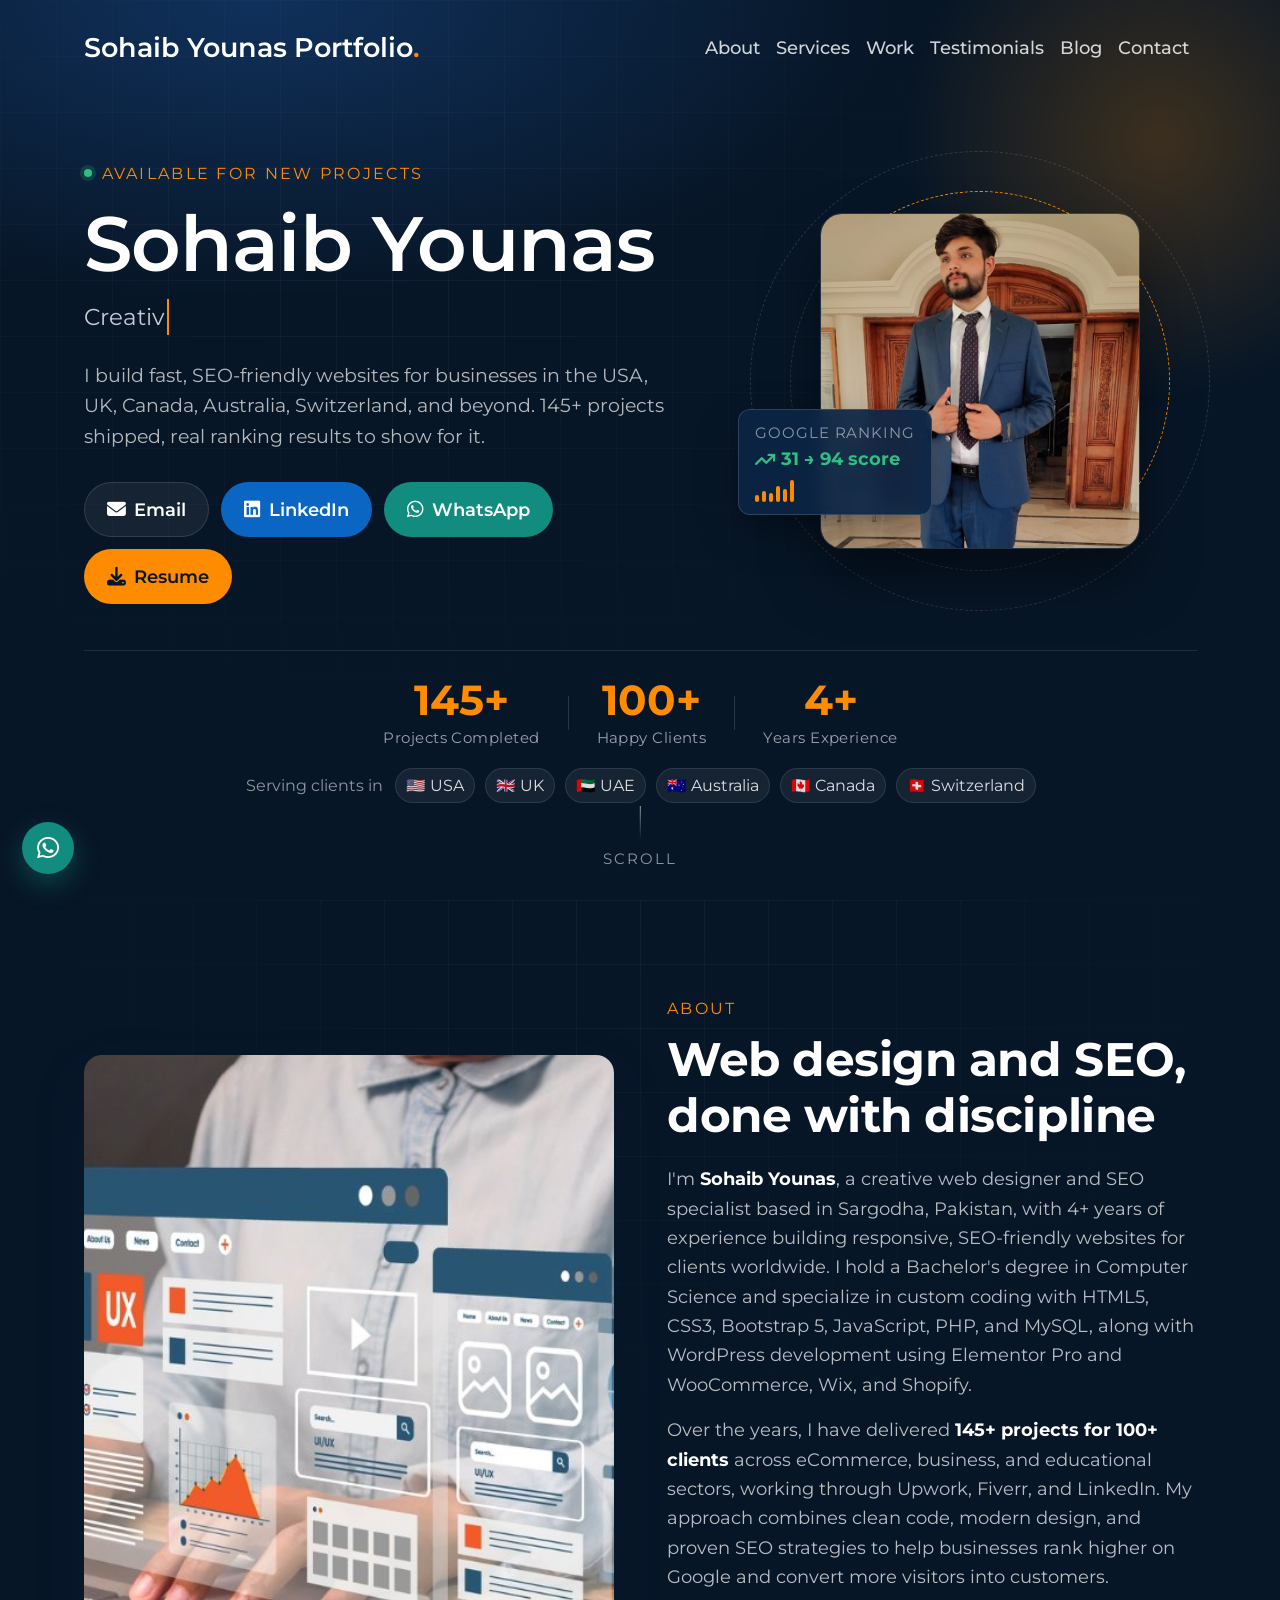
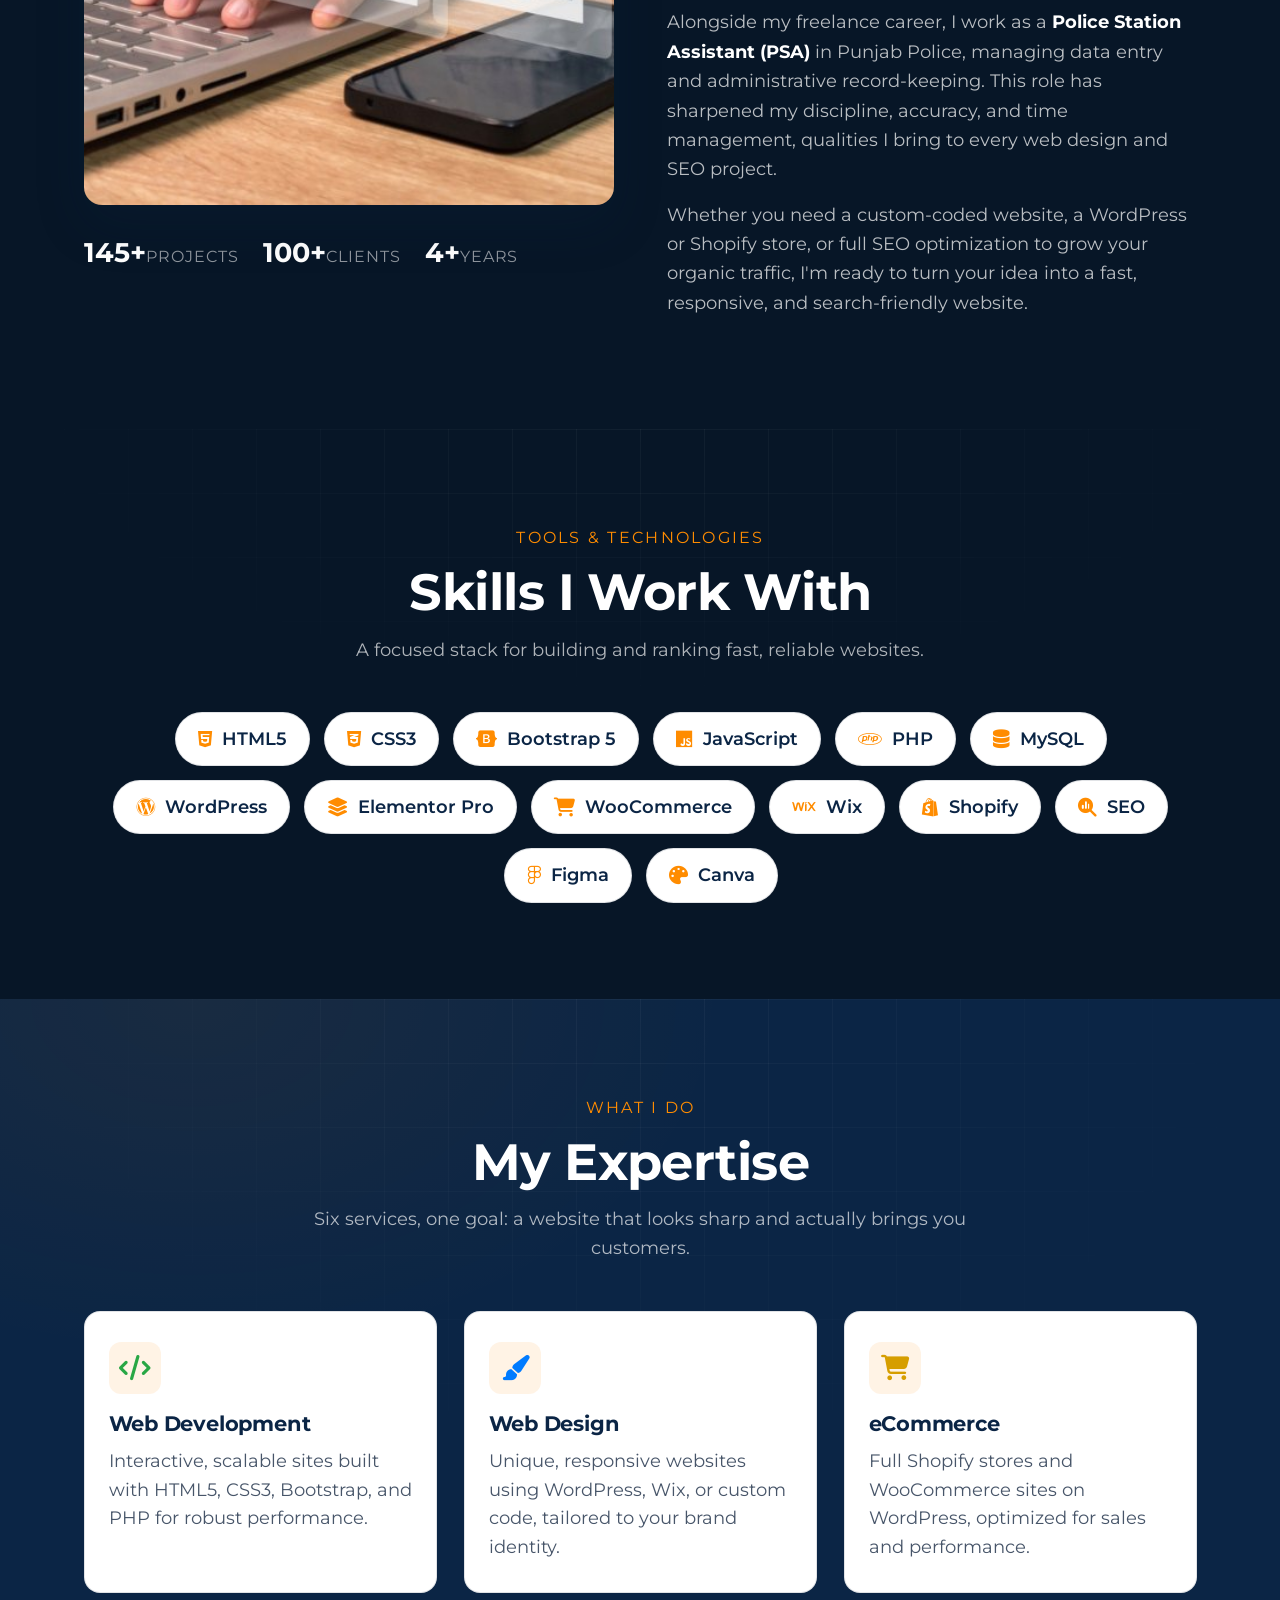
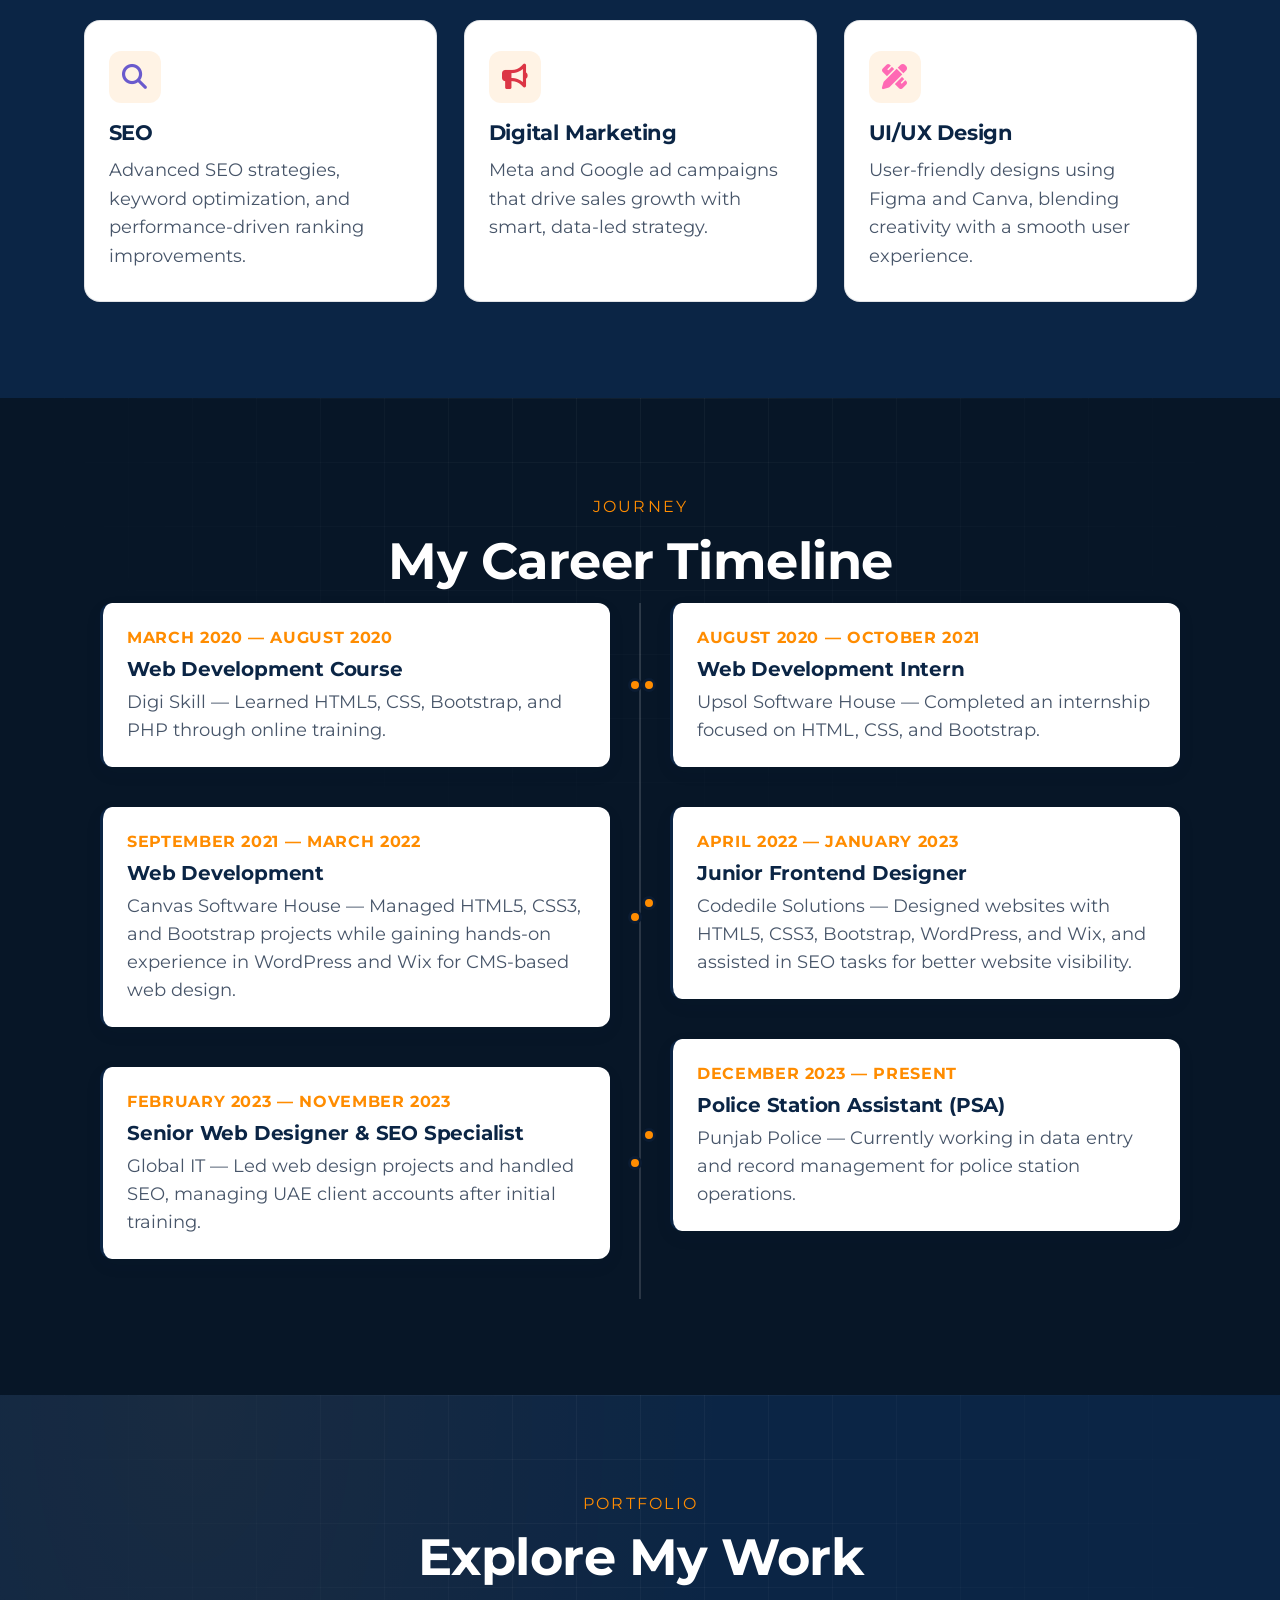
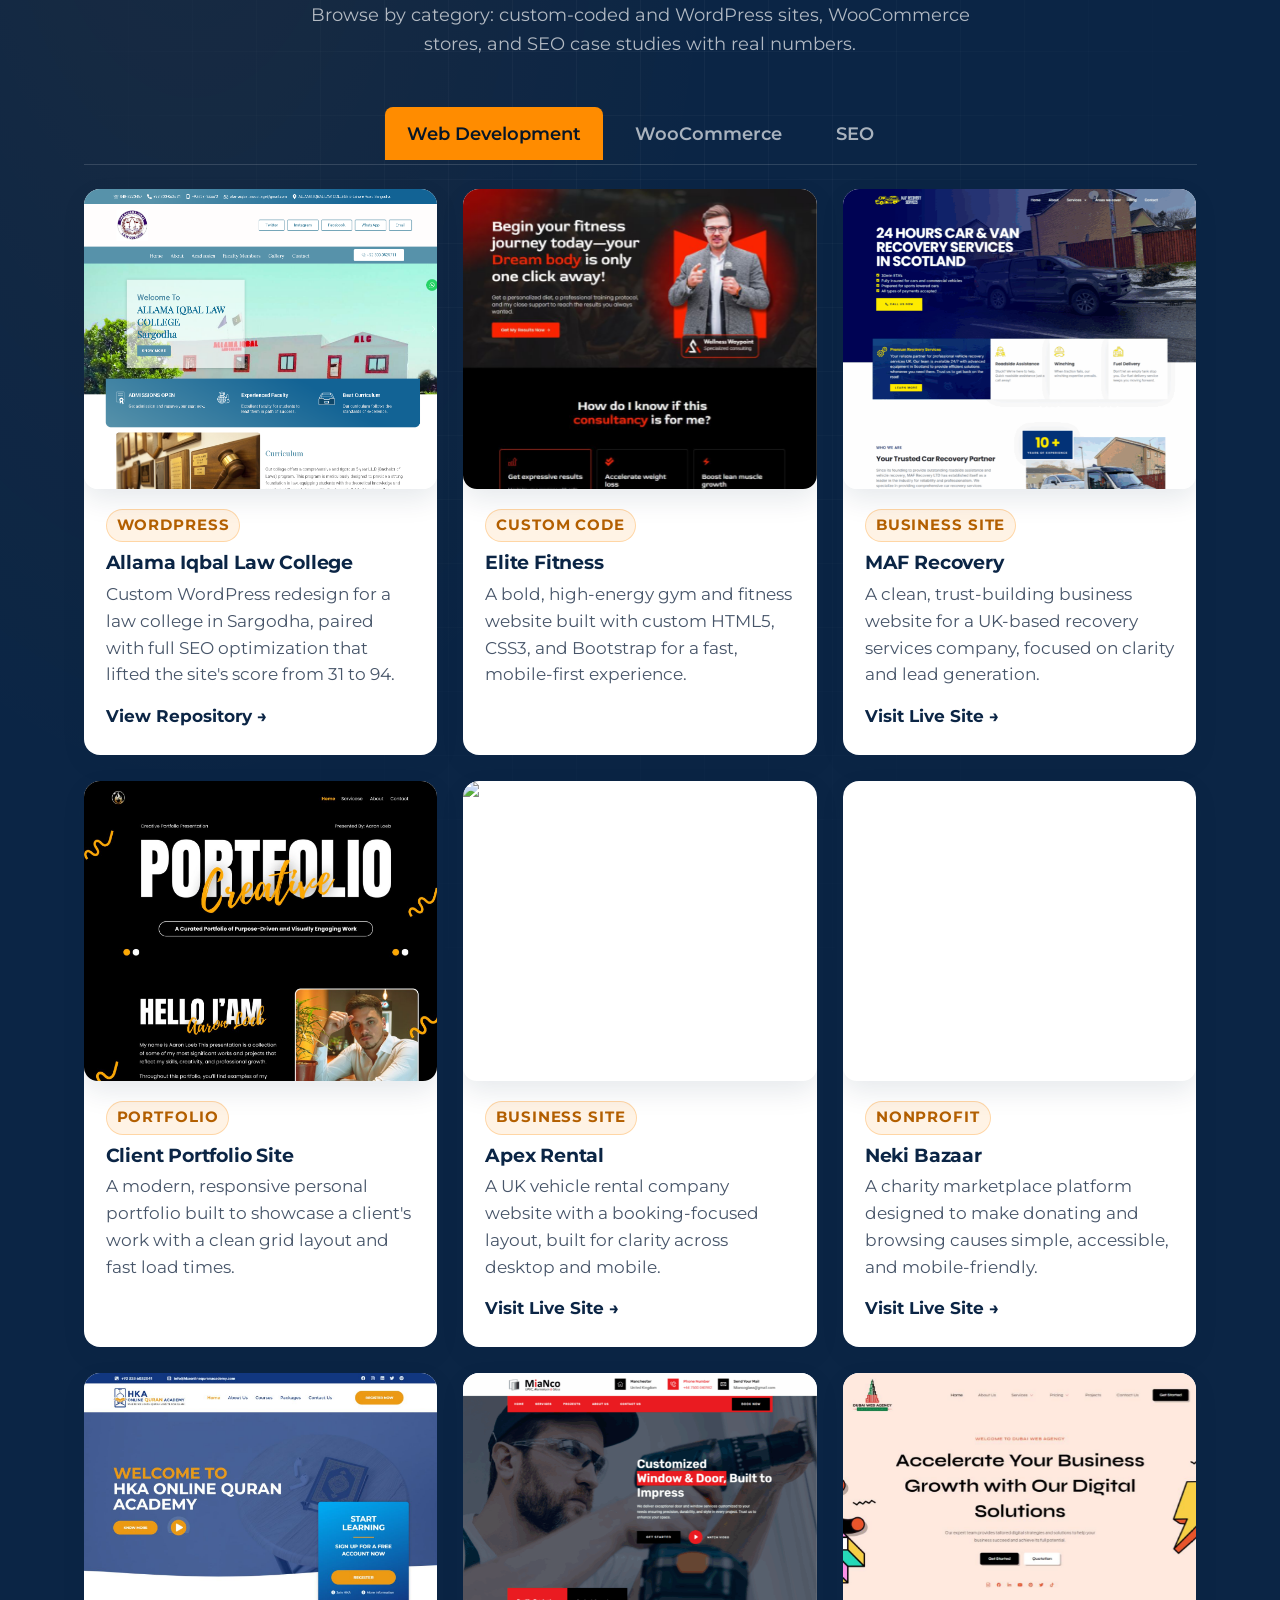
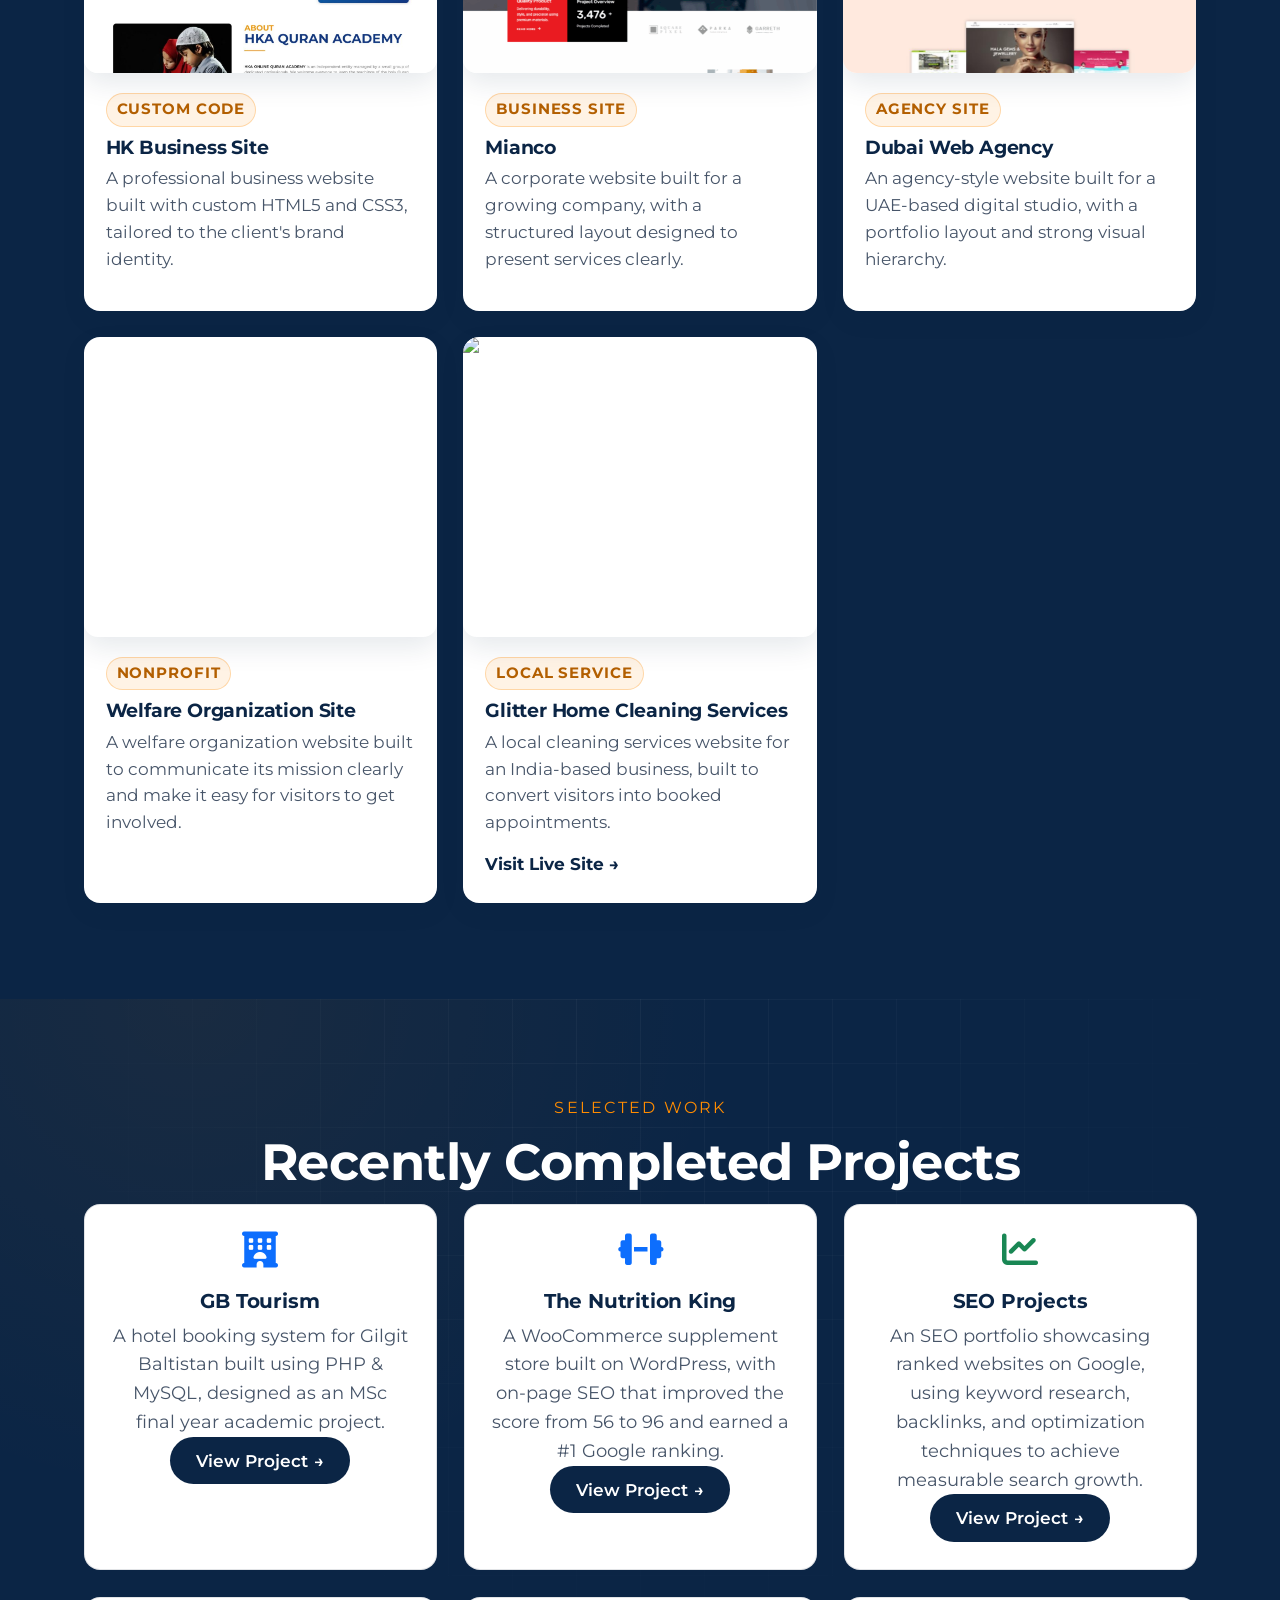
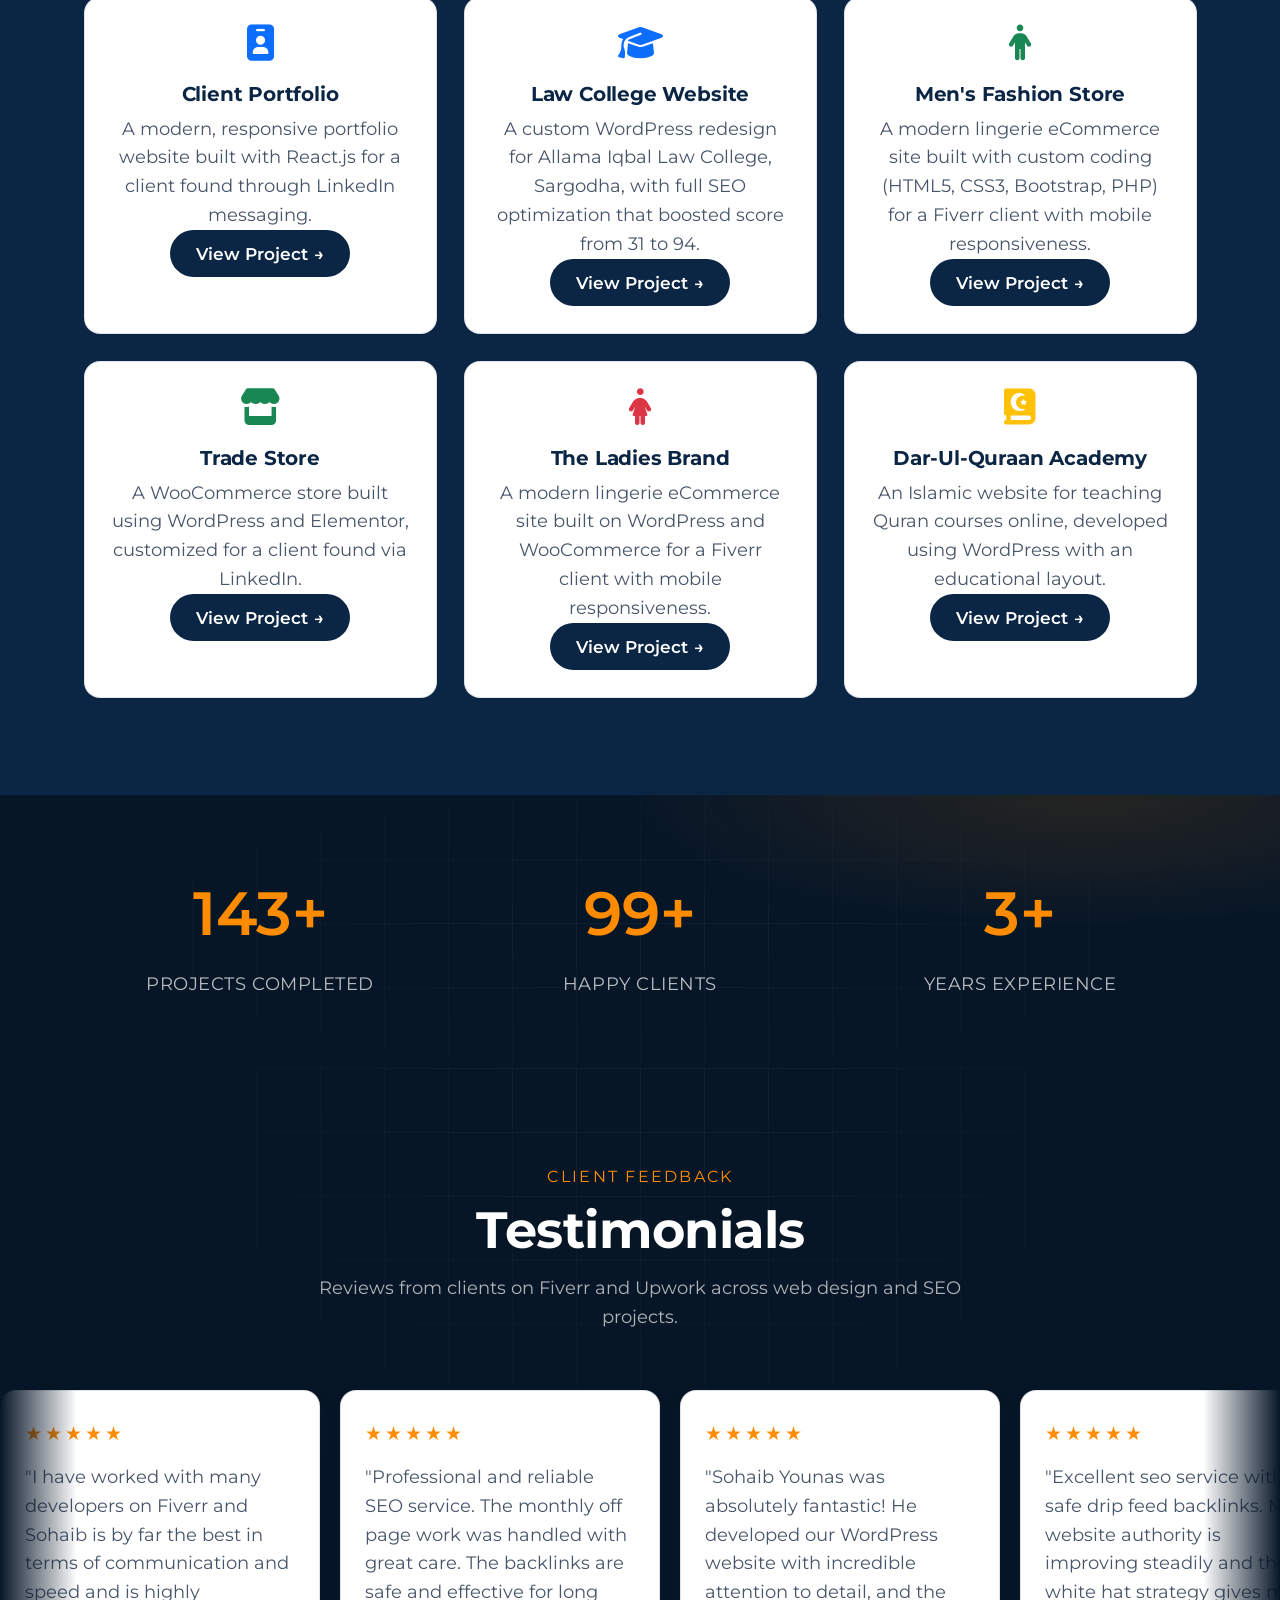
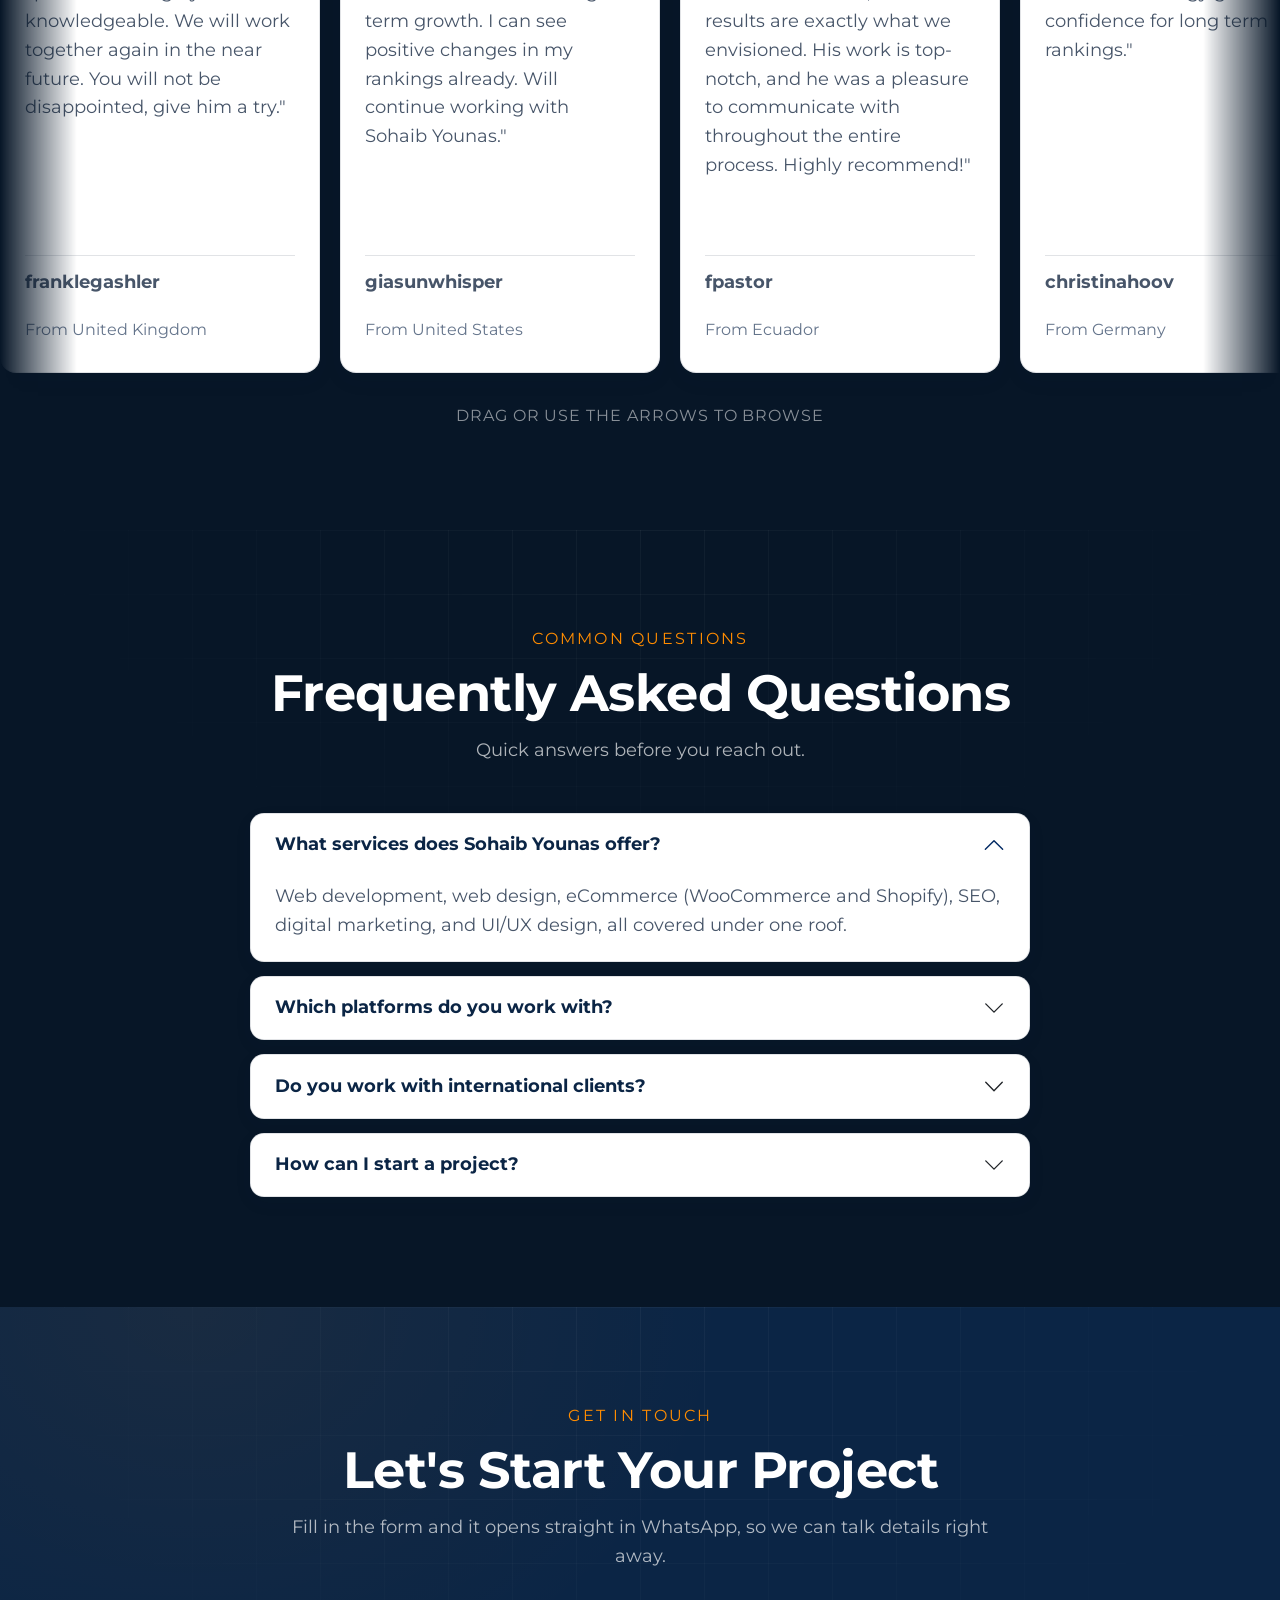
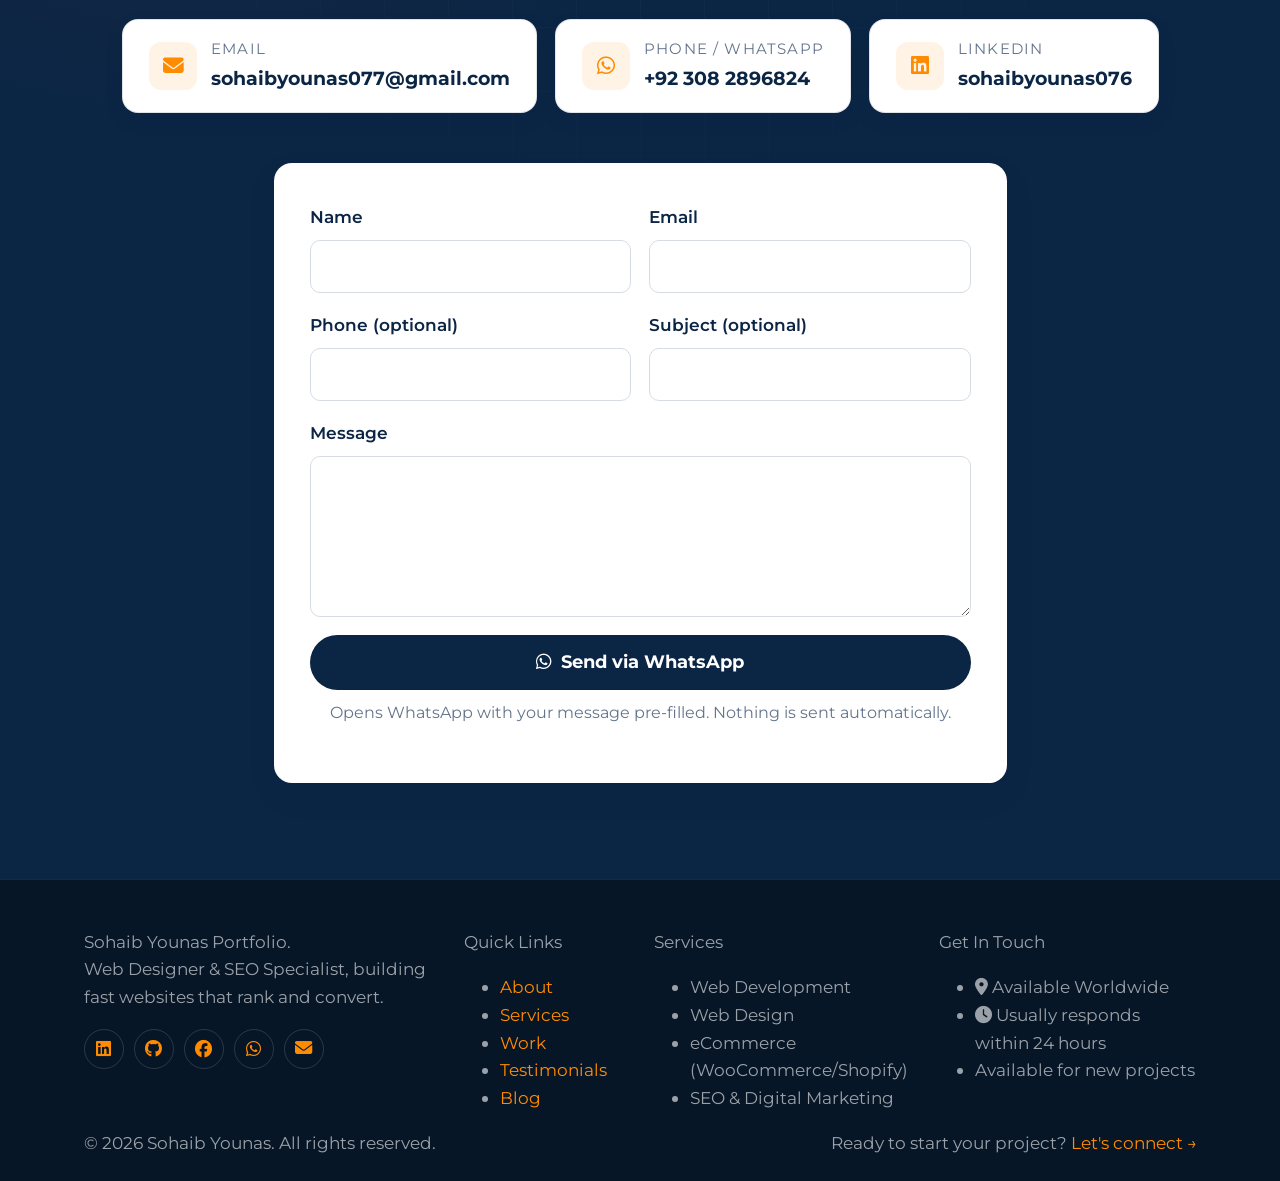
==== index.html @ 808c7e79 "Update index.html" ====
<!DOCTYPE html>
<html lang="en">
<head>
  <meta charset="UTF-8" />
  <meta name="viewport" content="width=device-width, initial-scale=1.0" />
  <title>Sohaib Younas | Creative Web Designer & SEO Specialist for Global Clients</title>
  <link rel="icon" type="image/x-icon" href="img/favicon.ico">
  <link rel="canonical" href="https://sohaibyounas076.github.io/portfolio/" />
  <meta name="description" content="Freelance web designer and SEO specialist with 4+ years experience, 145+ projects delivered for clients across the USA, UK, and worldwide." />
  <meta name="keywords" content="web designer for USA clients, web designer for UK clients, freelance web designer Canada, SEO specialist Germany, SEO expert Switzerland, web developer India, web designer UAE, WordPress developer Australia, Shopify expert USA, ecommerce website designer UK, international freelance web designer, remote web designer, SEO specialist worldwide, WooCommerce developer, Wix designer, UI UX designer" />
  <meta name="author" content="Sohaib Younas">
  <meta name="robots" content="index, follow">
  <link rel="preconnect" href="https://fonts.googleapis.com">
  <link rel="preconnect" href="https://fonts.gstatic.com" crossorigin>
  <link rel="preconnect" href="https://cdn.jsdelivr.net">
  <link rel="preconnect" href="https://cdnjs.cloudflare.com">
  <meta property="twitter:card" content="summary_large_image">
  <meta property="twitter:url" content="https://sohaibyounas076.github.io/portfolio/">
  <meta property="twitter:title" content="Sohaib Younas | Creative Web Designer & SEO Specialist for Global Clients">
  <meta property="twitter:description" content="4+ years experience in HTML5, CSS3, WordPress, Shopify, and SEO. Serving clients across USA, UK, Europe, Australia, India, and the Middle East. View my portfolio.">
  <meta property="twitter:image" content="https://sohaibyounas076.github.io/portfolio/img/Socialmedia_banner.png">
  <meta property="og:type" content="website">
  <meta property="og:url" content="https://sohaibyounas076.github.io/portfolio/">
  <meta property="og:title" content="Sohaib Younas | Creative Web Designer & SEO Specialist for Global Clients">
  <meta property="og:description" content="4+ years experience in HTML5, CSS3, WordPress, Shopify, and SEO. Serving clients across USA, UK, Europe, Australia, India, and the Middle East. View my portfolio.">
  <meta property="og:image" content="https://sohaibyounas076.github.io/portfolio/img/Socialmedia_banner.png">
  <meta property="og:image:width" content="1200">
  <meta property="og:image:height" content="630">
  <meta property="og:locale" content="en_US">
  <meta name="theme-color" content="#071627">
  <meta name="format-detection" content="telephone=no">
  <link rel="sitemap" type="application/xml" title="Sitemap" href="sitemap.xml">

  <!-- Font: Montserrat, matching the original brand identity -->
  <link href="https://fonts.googleapis.com/css2?family=Montserrat:wght@400;500;600;700;800&display=swap" rel="stylesheet" />

  <link href="https://cdn.jsdelivr.net/npm/bootstrap@5.3.0/dist/css/bootstrap.min.css" rel="stylesheet" />
  <link href="https://cdnjs.cloudflare.com/ajax/libs/font-awesome/6.4.0/css/all.min.css" rel="stylesheet">
  <link rel="stylesheet" href="style.css?v=12" />

  <meta name="google-site-verification" content="6OYnYk7SiDJMChPdrKy9s4dMfZeSdOLuoIeNkXF5wME" />
  <script type="application/ld+json">
  {
    "@context": "https://schema.org",
    "@type": "Person",
    "name": "Sohaib Younas",
    "jobTitle": "Web Designer, SEO Specialist & Digital Marketer",
    "description": "Web designer, SEO specialist, and digital marketer with 4+ years experience in HTML5, CSS3, Bootstrap, WordPress, Shopify, and SEO, serving clients across USA, UK, Canada, Australia, Germany, Switzerland, India, UAE, Saudi Arabia, and Pakistan.",
    "url": "https://sohaibyounas076.github.io/portfolio/",
    "image": "https://sohaibyounas076.github.io/portfolio/img/minedp.jpg",
    "email": "mailto:sohaibyounas077@gmail.com",
    "telephone": "+923082896824",
    "areaServed": ["United States", "United Kingdom", "Canada", "Australia", "Germany", "Switzerland", "France", "Netherlands", "Sweden", "Norway", "Denmark", "Ireland", "India", "United Arab Emirates", "Saudi Arabia", "Pakistan"],
    "knowsAbout": ["HTML5", "CSS3", "Bootstrap 5", "JavaScript", "PHP", "MySQL", "WordPress", "Elementor Pro", "WooCommerce", "Wix", "Shopify", "SEO", "Digital Marketing", "UI/UX Design", "Figma", "Canva"],
    "sameAs": [
      "https://www.linkedin.com/in/sohaibyounas076/",
      "https://www.facebook.com/sohaib.younas.3705",
      "https://github.com/Sohaibyounas076"
    ]
  }
  </script>
  <script type="application/ld+json">
  {
    "@context": "https://schema.org",
    "@graph": [
      {
        "@type": "BreadcrumbList",
        "itemListElement": [
          { "@type": "ListItem", "position": 1, "name": "Home", "item": "https://sohaibyounas076.github.io/portfolio/" }
        ]
      },
      {
        "@type": "Service",
        "serviceType": "Web Development",
        "provider": { "@type": "Person", "name": "Sohaib Younas" },
        "areaServed": "Worldwide",
        "description": "Interactive, scalable websites built with HTML5, CSS3, Bootstrap, and PHP."
      },
      {
        "@type": "Service",
        "serviceType": "Web Design",
        "provider": { "@type": "Person", "name": "Sohaib Younas" },
        "areaServed": "Worldwide",
        "description": "Unique, responsive websites using WordPress, Wix, or custom code."
      },
      {
        "@type": "Service",
        "serviceType": "eCommerce Development",
        "provider": { "@type": "Person", "name": "Sohaib Younas" },
        "areaServed": "Worldwide",
        "description": "Shopify stores and WooCommerce sites on WordPress, optimized for sales and performance."
      },
      {
        "@type": "Service",
        "serviceType": "Search Engine Optimization",
        "provider": { "@type": "Person", "name": "Sohaib Younas" },
        "areaServed": "Worldwide",
        "description": "Advanced SEO strategies, keyword optimization, and performance-driven ranking improvements."
      },
      {
        "@type": "Service",
        "serviceType": "Digital Marketing",
        "provider": { "@type": "Person", "name": "Sohaib Younas" },
        "areaServed": "Worldwide",
        "description": "Meta and Google ad campaigns that drive measurable sales growth."
      },
      {
        "@type": "Service",
        "serviceType": "UI/UX Design",
        "provider": { "@type": "Person", "name": "Sohaib Younas" },
        "areaServed": "Worldwide",
        "description": "User-friendly interface design using Figma and Canva."
      },
      {
        "@type": "FAQPage",
        "mainEntity": [
          {
            "@type": "Question",
            "name": "What services does Sohaib Younas offer?",
            "acceptedAnswer": { "@type": "Answer", "text": "Web development, web design, eCommerce (WooCommerce and Shopify), SEO, digital marketing, and UI/UX design." }
          },
          {
            "@type": "Question",
            "name": "Which platforms does Sohaib Younas work with?",
            "acceptedAnswer": { "@type": "Answer", "text": "Custom HTML5, CSS3, Bootstrap and PHP, along with WordPress, Elementor Pro, WooCommerce, Wix, and Shopify." }
          },
          {
            "@type": "Question",
            "name": "Does Sohaib Younas work with international clients?",
            "acceptedAnswer": { "@type": "Answer", "text": "Yes. Clients have been served across the USA, UK, Canada, Australia, Germany, Switzerland, India, UAE, Saudi Arabia, and Pakistan." }
          },
          {
            "@type": "Question",
            "name": "How can I contact Sohaib Younas for a project?",
            "acceptedAnswer": { "@type": "Answer", "text": "Send a message through the contact form, WhatsApp at +92 308 2896824, or email at sohaibyounas077@gmail.com." }
          }
        ]
      }
    ]
  }
  </script>
  <script async src="https://www.googletagmanager.com/gtag/js?id=G-2LFQFEBY4T"></script>
  <script>
    window.dataLayer = window.dataLayer || [];
    function gtag(){dataLayer.push(arguments);}
    gtag('js', new Date());
    gtag('config', 'G-2LFQFEBY4T');
  </script>
</head>

<body>

<!-- Preloader -->
<div id="preloader" aria-hidden="true">
  <div class="preloader-mark">LOADING PORTFOLIO</div>
</div>

<!-- Scroll progress -->
<div id="scroll-progress"></div>

<!-- Navbar -->
<nav class="navbar navbar-expand-lg site-nav">
  <div class="container">
    <a class="navbar-brand" href="#">Sohaib Younas Portfolio<span>.</span></a>
    <button class="navbar-toggler btn btn-light" type="button" data-bs-toggle="collapse" data-bs-target="#navbarNav" aria-label="Toggle navigation">
      <span class="navbar-toggler-icon"></span>
    </button>
    <div class="collapse navbar-collapse justify-content-end" id="navbarNav">
      <ul class="navbar-nav">
        <li class="nav-item"><a href="#about" class="nav-link">About</a></li>
        <li class="nav-item"><a href="#services" class="nav-link">Services</a></li>
        <li class="nav-item"><a href="#work" class="nav-link">Work</a></li>
        <li class="nav-item"><a href="#testimonials" class="nav-link">Testimonials</a></li>
        <li class="nav-item"><a href="blog/" class="nav-link">Blog</a></li>
        <li class="nav-item"><a href="#contact" class="nav-link">Contact</a></li>
      </ul>
    </div>
  </div>
</nav>

<!-- ============================= HERO ============================= -->
<header class="hero">
  <div class="hero-bg-grid" aria-hidden="true"></div>
  <div class="hero-glow" aria-hidden="true"></div>
  <div class="container">
    <div class="row align-items-center g-5">
      <div class="col-lg-7 text-center text-lg-start">
        <span class="hero-eyebrow">Available for New Projects</span>
        <h1 class="hero-headline text-reveal ">Sohaib Younas<span class="visually-hidden"> — Creative Web Designer, SEO Specialist &amp; Digital Marketer</span></h1>
        <p class="hero-role"><span id="hero-role-text"></span><span class="cursor">&nbsp;</span></p>
        <p class="hero-lede">I build fast, SEO-friendly websites for businesses in the USA, UK, Canada, Australia, Switzerland, and beyond. 145+ projects shipped, real ranking results to show for it.</p>

        <div class="social-buttons justify-content-center justify-content-lg-start">
          <a href="mailto:sohaibyounas077@gmail.com" class="social-btn btn-email">
            <i class="fas fa-envelope"></i> Email
          </a>
          <a href="https://www.linkedin.com/in/sohaibyounas076/" target="_blank" rel="noopener" class="social-btn btn-linkedin">
            <i class="fab fa-linkedin"></i> LinkedIn
          </a>
          <a href="https://wa.me/923082896824" target="_blank" rel="noopener" class="social-btn btn-whatsapp">
            <i class="fab fa-whatsapp"></i> WhatsApp
          </a>
          <a href="https://drive.google.com/file/d/1UQlgUPenem7LinJ3d9zI_Zh1u5H7lXzz/view?usp=drive_link" target="_blank" rel="noopener" class="social-btn btn-cv">
            <i class="fas fa-download"></i> Resume
          </a>
        </div>
      </div>

      <div class="col-lg-5">
        <div class="hero-portrait-wrap">
          <div class="hero-orbit-ring r1" aria-hidden="true"></div>
          <div class="hero-orbit-ring r2" aria-hidden="true"></div>
          <img src="img/minedp.jpg" alt="Sohaib Younas, web designer and SEO specialist" class="hero-portrait" width="320" height="336" fetchpriority="high" decoding="async" />
          <div class="rank-card" aria-hidden="true">
            <div class="rank-label">GOOGLE RANKING</div>
            <div class="rank-value"><i class="fas fa-arrow-trend-up"></i> 31 &rarr; 94 score</div>
            <div class="rank-sparkline">
              <span></span><span></span><span></span><span></span><span></span><span></span>
            </div>
          </div>
        </div>
      </div>
    </div>

    <div class="hero-trust-strip reveal">
      <div class="hero-trust-counters">
        <div class="hero-trust-item">
          <span class="hero-trust-num" data-count="145" data-suffix="+">0</span>
          <span class="hero-trust-label">Projects Completed</span>
        </div>
        <span class="hero-trust-divider" aria-hidden="true"></span>
        <div class="hero-trust-item">
          <span class="hero-trust-num" data-count="100" data-suffix="+">0</span>
          <span class="hero-trust-label">Happy Clients</span>
        </div>
        <span class="hero-trust-divider" aria-hidden="true"></span>
        <div class="hero-trust-item">
          <span class="hero-trust-num" data-count="4" data-suffix="+">0</span>
          <span class="hero-trust-label">Years Experience</span>
        </div>
      </div>
      <div class="hero-trust-countries">
        <span class="hero-trust-countries-label">Serving clients in</span>
        <span class="hero-trust-flag">🇺🇸 USA</span>
        <span class="hero-trust-flag">🇬🇧 UK</span>
        <span class="hero-trust-flag">🇦🇪 UAE</span>
        <span class="hero-trust-flag">🇦🇺 Australia</span>
        <span class="hero-trust-flag">🇨🇦 Canada</span>
        <span class="hero-trust-flag">🇨🇭 Switzerland</span>
      </div>
    </div>
  </div>

  <a href="#about" class="scroll-cue">
    <span class="line"></span>
    SCROLL
  </a>
</header>

<!-- ============================= ABOUT ============================= -->
<section id="about" class="section">
  <div class="container">
    <div class="row align-items-center g-5">
      <div class="col-md-6 reveal">
        <div class="about-media">
          <img src="img/Aboutpic.jpg" alt="Sohaib Younas working on a client web design project" width="600" height="750" loading="lazy" decoding="async" />
        </div>
        <div class="about-stats-strip">
          <div class="mini-stat"><b>145+</b><span>Projects</span></div>
          <div class="mini-stat"><b>100+</b><span>Clients</span></div>
          <div class="mini-stat"><b>4+</b><span>Years</span></div>
        </div>
      </div>
      <div class="col-md-6 reveal reveal-delay-1">
        <span class="section-eyebrow reveal" style="text-align:left">About</span>
        <h2 class="about-heading reveal reveal-delay-1">Web design and SEO, done with discipline</h2>
        <div class="about-copy">
          <p>I'm <strong>Sohaib Younas</strong>, a creative web designer and SEO specialist based in Sargodha, Pakistan, with 4+ years of experience building responsive, SEO-friendly websites for clients worldwide. I hold a Bachelor's degree in Computer Science and specialize in custom coding with HTML5, CSS3, Bootstrap 5, JavaScript, PHP, and MySQL, along with WordPress development using Elementor Pro and WooCommerce, Wix, and Shopify.</p>
          <p>Over the years, I have delivered <strong>145+ projects for 100+ clients</strong> across eCommerce, business, and educational sectors, working through Upwork, Fiverr, and LinkedIn. My approach combines clean code, modern design, and proven SEO strategies to help businesses rank higher on Google and convert more visitors into customers.</p>
          <p>Alongside my freelance career, I work as a <strong>Police Station Assistant (PSA)</strong> in Punjab Police, managing data entry and administrative record-keeping. This role has sharpened my discipline, accuracy, and time management, qualities I bring to every web design and SEO project.</p>
          <p>Whether you need a custom-coded website, a WordPress or Shopify store, or full SEO optimization to grow your organic traffic, I'm ready to turn your idea into a fast, responsive, and search-friendly website.</p>
        </div>
      </div>
    </div>
  </div>
</section>

<!-- ============================= SKILLS ============================= -->
<section class="section">
  <div class="container">
    <span class="section-eyebrow reveal">Tools & Technologies</span>
    <h2 class="section-heading reveal">Skills I Work With</h2>
    <p class="section-sub reveal reveal-delay-1">A focused stack for building and ranking fast, reliable websites.</p>

    <div class="skills-grid reveal reveal-delay-1">
      <div class="skill-chip"><i class="fab fa-html5"></i><span>HTML5</span></div>
      <div class="skill-chip"><i class="fab fa-css3-alt"></i><span>CSS3</span></div>
      <div class="skill-chip"><i class="fab fa-bootstrap"></i><span>Bootstrap 5</span></div>
      <div class="skill-chip"><i class="fab fa-js"></i><span>JavaScript</span></div>
      <div class="skill-chip"><i class="fab fa-php"></i><span>PHP</span></div>
      <div class="skill-chip"><i class="fas fa-database"></i><span>MySQL</span></div>
      <div class="skill-chip"><i class="fab fa-wordpress"></i><span>WordPress</span></div>
      <div class="skill-chip"><i class="fas fa-layer-group"></i><span>Elementor Pro</span></div>
      <div class="skill-chip"><i class="fas fa-shopping-cart"></i><span>WooCommerce</span></div>
      <div class="skill-chip"><i class="fab fa-wix"></i><span>Wix</span></div>
      <div class="skill-chip"><i class="fab fa-shopify"></i><span>Shopify</span></div>
      <div class="skill-chip"><i class="fas fa-magnifying-glass-chart"></i><span>SEO</span></div>
      <div class="skill-chip"><i class="fab fa-figma"></i><span>Figma</span></div>
      <div class="skill-chip"><i class="fas fa-palette"></i><span>Canva</span></div>
    </div>
  </div>
</section>

<!-- ============================= SERVICES ============================= -->
<section id="services" class="section section-alt">
  <div class="container">
    <span class="section-eyebrow reveal">What I Do</span>
    <h2 class="section-heading reveal">My Expertise</h2>
    <p class="section-sub reveal reveal-delay-1">Six services, one goal: a website that looks sharp and actually brings you customers.</p>
    <div class="row g-4">

      <div class="col-12 col-sm-6 col-md-4 col-lg-4 reveal">
        <div class="service-card">
          <div class="icon web-dev"><i class="fas fa-code"></i></div>
          <h3 class="card-title">Web Development</h3>
          <p class="card-text">Interactive, scalable sites built with HTML5, CSS3, Bootstrap, and PHP for robust performance.</p>
        </div>
      </div>

      <div class="col-12 col-sm-6 col-md-4 col-lg-4 reveal reveal-delay-1">
        <div class="service-card">
          <div class="icon web-design"><i class="fas fa-paintbrush"></i></div>
          <h3 class="card-title">Web Design</h3>
          <p class="card-text">Unique, responsive websites using WordPress, Wix, or custom code, tailored to your brand identity.</p>
        </div>
      </div>

      <div class="col-12 col-sm-6 col-md-4 col-lg-4 reveal reveal-delay-2">
        <div class="service-card">
          <div class="icon ecommerce"><i class="fas fa-cart-shopping"></i></div>
          <h3 class="card-title">eCommerce</h3>
          <p class="card-text">Full Shopify stores and WooCommerce sites on WordPress, optimized for sales and performance.</p>
        </div>
      </div>

      <div class="col-12 col-sm-6 col-md-4 col-lg-4 reveal">
        <div class="service-card">
          <div class="icon seo"><i class="fas fa-search"></i></div>
          <h3 class="card-title">SEO</h3>
          <p class="card-text">Advanced SEO strategies, keyword optimization, and performance-driven ranking improvements.</p>
        </div>
      </div>

      <div class="col-12 col-sm-6 col-md-4 col-lg-4 reveal reveal-delay-1">
        <div class="service-card">
          <div class="icon marketing"><i class="fas fa-bullhorn"></i></div>
          <h3 class="card-title">Digital Marketing</h3>
          <p class="card-text">Meta and Google ad campaigns that drive sales growth with smart, data-led strategy.</p>
        </div>
      </div>

      <div class="col-12 col-sm-6 col-md-4 col-lg-4 reveal reveal-delay-2">
        <div class="service-card">
          <div class="icon uiux"><i class="fas fa-pencil-ruler"></i></div>
          <h3 class="card-title">UI/UX Design</h3>
          <p class="card-text">User-friendly designs using Figma and Canva, blending creativity with a smooth user experience.</p>
        </div>
      </div>

    </div>
  </div>
</section>

<!-- ============================= TIMELINE ============================= -->
<section class="section">
  <div class="container">
    <span class="section-eyebrow reveal">Journey</span>
    <h2 class="section-heading reveal">My Career Timeline</h2>
    <div class="timeline-row position-relative">
      <div class="row">
        <div class="col-md-6 timeline-left">
          <div class="timeline-item reveal">
            <span class="timeline-date">MARCH 2020 &mdash; AUGUST 2020</span>
            <h3>Web Development Course</h3>
            <p>Digi Skill &mdash; Learned HTML5, CSS, Bootstrap, and PHP through online training.</p>
          </div>
          <div class="timeline-item reveal">
            <span class="timeline-date">SEPTEMBER 2021 &mdash; MARCH 2022</span>
            <h3>Web Development</h3>
            <p>Canvas Software House &mdash; Managed HTML5, CSS3, and Bootstrap projects while gaining hands-on experience in WordPress and Wix for CMS-based web design.</p>
          </div>
          <div class="timeline-item reveal">
            <span class="timeline-date">FEBRUARY 2023 &mdash; NOVEMBER 2023</span>
            <h3>Senior Web Designer & SEO Specialist</h3>
            <p>Global IT &mdash; Led web design projects and handled SEO, managing UAE client accounts after initial training.</p>
          </div>
        </div>
        <div class="col-md-6 timeline-right">
          <div class="timeline-item reveal">
            <span class="timeline-date">AUGUST 2020 &mdash; OCTOBER 2021</span>
            <h3>Web Development Intern</h3>
            <p>Upsol Software House &mdash; Completed an internship focused on HTML, CSS, and Bootstrap.</p>
          </div>
          <div class="timeline-item reveal">
            <span class="timeline-date">APRIL 2022 &mdash; JANUARY 2023</span>
            <h3>Junior Frontend Designer</h3>
            <p>Codedile Solutions &mdash; Designed websites with HTML5, CSS3, Bootstrap, WordPress, and Wix, and assisted in SEO tasks for better website visibility.</p>
          </div>
          <div class="timeline-item reveal">
            <span class="timeline-date">DECEMBER 2023 &mdash; PRESENT</span>
            <h3>Police Station Assistant (PSA)</h3>
            <p>Punjab Police &mdash; Currently working in data entry and record management for police station operations.</p>
          </div>
        </div>
      </div>
    </div>
  </div>
</section>

<!-- ============================= PROJECT TABS ============================= -->
<section id="work" class="section section-alt">
  <div class="container">
    <span class="section-eyebrow reveal">Portfolio</span>
    <h2 class="section-heading reveal">Explore My Work</h2>
    <p class="section-sub reveal reveal-delay-1">Browse by category: custom-coded and WordPress sites, WooCommerce stores, and SEO case studies with real numbers.</p>

    <ul class="nav nav-tabs justify-content-center" id="projectTabs" role="tablist">
      <li class="nav-item" role="presentation">
        <button class="nav-link active" id="web-tab" data-bs-toggle="tab" data-bs-target="#web" type="button" role="tab" aria-controls="web" aria-selected="true">Web Development</button>
      </li>
      <li class="nav-item" role="presentation">
        <button class="nav-link" id="woo-tab" data-bs-toggle="tab" data-bs-target="#woo" type="button" role="tab" aria-controls="woo" aria-selected="false">WooCommerce</button>
      </li>
      <li class="nav-item" role="presentation">
        <button class="nav-link" id="seo-tab" data-bs-toggle="tab" data-bs-target="#seo" type="button" role="tab" aria-controls="seo" aria-selected="false">SEO</button>
      </li>
    </ul>

    <div class="tab-content" id="projectTabsContent">

      <!-- Web Development tab -->
      <div class="tab-pane fade show active" id="web" role="tabpanel" aria-labelledby="web-tab">
        <div class="work-case-grid">

          <div class="work-case">
            <div class="img-card image-container"><img src="img/alcsargodha.com_home.png" alt="Allama Iqbal Law College Sargodha WordPress website homepage design" width="1280" height="1600" loading="lazy" decoding="async"></div>
            <div class="work-case-body">
              <span class="work-case-tag">WordPress</span>
              <h3>Allama Iqbal Law College</h3>
              <p>Custom WordPress redesign for a law college in Sargodha, paired with full SEO optimization that lifted the site's score from 31 to 94.</p>
              <a href="https://github.com/Sohaibyounas076/Allama-Iqbal-Law-College-Website" class="work-case-link" target="_blank" rel="noopener">View Repository &rarr;</a>
            </div>
          </div>

          <div class="work-case">
            <div class="img-card image-container"><img src="img/Elite_Fitness.jpg" alt="Elite Fitness gym website homepage custom design" width="1280" height="1600" loading="lazy" decoding="async"></div>
            <div class="work-case-body">
              <span class="work-case-tag">Custom Code</span>
              <h3>Elite Fitness</h3>
              <p>A bold, high-energy gym and fitness website built with custom HTML5, CSS3, and Bootstrap for a fast, mobile-first experience.</p>
            </div>
          </div>

          <div class="work-case">
            <div class="img-card image-container"><img src="img/mafrecovery.png" alt="MAF Recovery UK business website homepage design" width="1280" height="1600" loading="lazy" decoding="async"></div>
            <div class="work-case-body">
              <span class="work-case-tag">Business Site</span>
              <h3>MAF Recovery</h3>
              <p>A clean, trust-building business website for a UK-based recovery services company, focused on clarity and lead generation.</p>
              <a href="https://mafrecovery.co.uk/" class="work-case-link" target="_blank" rel="noopener">Visit Live Site &rarr;</a>
            </div>
          </div>

          <div class="work-case">
            <div class="img-card image-container"><img src="img/profolio_web.jpg" alt="Client portfolio website homepage responsive design" width="1280" height="1600" loading="lazy" decoding="async"></div>
            <div class="work-case-body">
              <span class="work-case-tag">Portfolio</span>
              <h3>Client Portfolio Site</h3>
              <p>A modern, responsive personal portfolio built to showcase a client's work with a clean grid layout and fast load times.</p>
            </div>
          </div>

          <div class="work-case">
            <div class="img-card image-container"><img src="img/apexrental.png" alt="Apex Rental UK car rental website homepage design" width="1280" height="1600" loading="lazy" decoding="async"></div>
            <div class="work-case-body">
              <span class="work-case-tag">Business Site</span>
              <h3>Apex Rental</h3>
              <p>A UK vehicle rental company website with a booking-focused layout, built for clarity across desktop and mobile.</p>
              <a href="https://apexrental.co.uk/" class="work-case-link" target="_blank" rel="noopener">Visit Live Site &rarr;</a>
            </div>
          </div>

          <div class="work-case">
            <div class="img-card image-container"><img src="img/nekibazaar.png" alt="Neki Bazaar charity marketplace website homepage design" width="1280" height="1600" loading="lazy" decoding="async"></div>
            <div class="work-case-body">
              <span class="work-case-tag">Nonprofit</span>
              <h3>Neki Bazaar</h3>
              <p>A charity marketplace platform designed to make donating and browsing causes simple, accessible, and mobile-friendly.</p>
              <a href="https://stg.nekibazaar.org/" class="work-case-link" target="_blank" rel="noopener">Visit Live Site &rarr;</a>
            </div>
          </div>

          <div class="work-case">
            <div class="img-card image-container"><img src="img/HK.jpg" alt="HK business website homepage custom design" width="1280" height="1600" loading="lazy" decoding="async"></div>
            <div class="work-case-body">
              <span class="work-case-tag">Custom Code</span>
              <h3>HK Business Site</h3>
              <p>A professional business website built with custom HTML5 and CSS3, tailored to the client's brand identity.</p>
            </div>
          </div>

          <div class="work-case">
            <div class="img-card image-container"><img src="img/MIANCO.png" alt="Mianco company website homepage design" width="1280" height="1600" loading="lazy" decoding="async"></div>
            <div class="work-case-body">
              <span class="work-case-tag">Business Site</span>
              <h3>Mianco</h3>
              <p>A corporate website built for a growing company, with a structured layout designed to present services clearly.</p>
            </div>
          </div>

          <div class="work-case">
            <div class="img-card image-container"><img src="img/dubaiwebagency.jpg" alt="Dubai web agency website homepage design" width="1280" height="1600" loading="lazy" decoding="async"></div>
            <div class="work-case-body">
              <span class="work-case-tag">Agency Site</span>
              <h3>Dubai Web Agency</h3>
              <p>An agency-style website built for a UAE-based digital studio, with a portfolio layout and strong visual hierarchy.</p>
            </div>
          </div>

          <div class="work-case">
            <div class="img-card image-container"><img src="img/welfareproject.jpg" alt="Welfare organization website homepage design" width="1280" height="1600" loading="lazy" decoding="async"></div>
            <div class="work-case-body">
              <span class="work-case-tag">Nonprofit</span>
              <h3>Welfare Organization Site</h3>
              <p>A welfare organization website built to communicate its mission clearly and make it easy for visitors to get involved.</p>
            </div>
          </div>

          <div class="work-case">
            <div class="img-card image-container"><img src="img/glitterhomecleaning.png" alt="Glitter Home Cleaning Services India website homepage design" width="1280" height="1600" loading="lazy" decoding="async"></div>
            <div class="work-case-body">
              <span class="work-case-tag">Local Service</span>
              <h3>Glitter Home Cleaning Services</h3>
              <p>A local cleaning services website for an India-based business, built to convert visitors into booked appointments.</p>
              <a href="https://www.glitterhomecleaningservices.in/" class="work-case-link" target="_blank" rel="noopener">Visit Live Site &rarr;</a>
            </div>
          </div>

        </div>
      </div>

      <!-- WooCommerce tab -->
      <div class="tab-pane fade" id="woo" role="tabpanel" aria-labelledby="woo-tab">
        <div class="work-case-grid">

          <div class="work-case">
            <div class="img-card image-container"><img src="img/TheNutritionKing.jpg" alt="The Nutrition King WooCommerce supplements store homepage design" width="1280" height="1600" loading="lazy" decoding="async"></div>
            <div class="work-case-body">
              <span class="work-case-tag">WooCommerce</span>
              <h3>The Nutrition King</h3>
              <p>A WooCommerce supplements store on WordPress, with on-page SEO that raised the score from 56 to 96 and earned a #1 Google ranking.</p>
              <a href="https://thenutritionking.co.uk/" class="work-case-link" target="_blank" rel="noopener">Visit Live Site &rarr;</a>
            </div>
          </div>

          <div class="work-case">
            <div class="img-card image-container"><img src="img/LadiesBrand.png" alt="Ladies Brand WooCommerce fashion store homepage design" width="1280" height="1600" loading="lazy" decoding="async"></div>
            <div class="work-case-body">
              <span class="work-case-tag">WooCommerce</span>
              <h3>The Ladies Brand</h3>
              <p>A modern lingerie eCommerce store built on WordPress and WooCommerce for a Fiverr client, fully optimized for mobile.</p>
              <a href="https://github.com/Sohaibyounas076/Ladies-Brand-WooCommerce-Store" class="work-case-link" target="_blank" rel="noopener">View Repository &rarr;</a>
            </div>
          </div>

          <div class="work-case">
            <div class="img-card image-container"><img src="img/khyberwear.png" alt="Khyber Wear WooCommerce clothing store homepage design" width="1280" height="1600" loading="lazy" decoding="async"></div>
            <div class="work-case-body">
              <span class="work-case-tag">WooCommerce</span>
              <h3>Khyber Wear</h3>
              <p>A WooCommerce clothing store built for a growing apparel brand, with a catalog layout designed for easy browsing.</p>
              <a href="https://khyberwear.com/" class="work-case-link" target="_blank" rel="noopener">Visit Live Site &rarr;</a>
            </div>
          </div>

          <div class="work-case">
            <div class="img-card image-container"><img src="img/jutay.png" alt="Jutay eCommerce store homepage design" width="1280" height="1600" loading="lazy" decoding="async"></div>
            <div class="work-case-body">
              <span class="work-case-tag">eCommerce</span>
              <h3>Jutay</h3>
              <p>A WooCommerce store built with a streamlined checkout flow to reduce friction and improve conversion rate.</p>
              <a href="https://jutay.co/" class="work-case-link" target="_blank" rel="noopener">Visit Live Site &rarr;</a>
            </div>
          </div>

          <div class="work-case">
            <div class="img-card image-container"><img src="img/trade.png" alt="Trade Store WooCommerce website homepage design" width="1280" height="1600" loading="lazy" decoding="async"></div>
            <div class="work-case-body">
              <span class="work-case-tag">WooCommerce</span>
              <h3>Trade Store</h3>
              <p>A WooCommerce store built with WordPress and Elementor for a client sourced through LinkedIn outreach.</p>
              <a href="https://github.com/Sohaibyounas076/trade-store-wordpress" class="work-case-link" target="_blank" rel="noopener">View Repository &rarr;</a>
            </div>
          </div>

        </div>
      </div>

      <!-- SEO tab -->
      <div class="tab-pane fade" id="seo" role="tabpanel" aria-labelledby="seo-tab">
        <div class="seo-case-grid">

          <div class="seo-case">
            <div class="seo-case-images">
              <img src="img/Seo1.png" alt="Beem Sports Google search ranking results" width="1280" height="720" onclick="openSeoLightbox(this.src, this.alt)" loading="lazy" decoding="async">
              <img src="img/Seo2.png" alt="Beem Sports website active users analytics" width="1280" height="720" onclick="openSeoLightbox(this.src, this.alt)" loading="lazy" decoding="async">
            </div>
            <div class="seo-case-body">
              <h3>Beem Sports &mdash; Live Sports Streaming</h3>
              <p>Took this live sports streaming platform from no visibility to Google's first page for competitive cricket and live-sports keywords, while improving session time and lowering bounce rate.</p>
              <div class="seo-stats">
                <span class="seo-stat">65,000+ Pageviews</span>
                <span class="seo-stat">1st Page Ranking</span>
              </div>
            </div>
          </div>

          <div class="seo-case">
            <div class="seo-case-images">
              <img src="img/Seo3.png" alt="EMS Tutoring Google search ranking results" width="1280" height="720" onclick="openSeoLightbox(this.src, this.alt)" loading="lazy" decoding="async">
              <img src="img/Seo5.png" alt="EMS Tutoring website visitor analytics" width="1280" height="720" onclick="openSeoLightbox(this.src, this.alt)" loading="lazy" decoding="async">
            </div>
            <div class="seo-case-body">
              <h3>EMS Tutoring &mdash; Online Tutoring (UK)</h3>
              <p>Moved this UK tutoring platform from low visibility to first-page Google rankings through on-page optimization, schema, local SEO, and backlink building.</p>
              <div class="seo-stats">
                <span class="seo-stat">+13.9% Weekly Growth</span>
                <span class="seo-stat">574+ Weekly Users</span>
              </div>
            </div>
          </div>

          <div class="seo-case">
            <div class="seo-case-images">
              <img src="img/Seo8.png" alt="The Nutrition King Google click results" width="1280" height="720" onclick="openSeoLightbox(this.src, this.alt)" loading="lazy" decoding="async">
              <img src="img/visit_count_result_the_king_site_seo.png" alt="The Nutrition King visitor traffic results" width="1280" height="720" onclick="openSeoLightbox(this.src, this.alt)" loading="lazy" decoding="async">
              <img src="img/After_Seo_the_king_site.png" alt="The Nutrition King SEO score after optimization" width="1280" height="720" onclick="openSeoLightbox(this.src, this.alt)" loading="lazy" decoding="async">
              <img src="img/Seo6.jpg" alt="The Nutrition King website traffic results" width="1280" height="720" onclick="openSeoLightbox(this.src, this.alt)" loading="lazy" decoding="async">
            </div>
            <div class="seo-case-body">
              <h3>The Nutrition King &mdash; Supplements Store</h3>
              <p>Resolved 13 critical SEO issues on this WooCommerce supplements store, rebuilding metadata, page speed, and schema to bring the site to a near-perfect score.</p>
              <div class="seo-stats">
                <span class="seo-stat">96/100 SEO Score</span>
                <span class="seo-stat">0 Critical Issues</span>
              </div>
            </div>
          </div>

          <div class="seo-case">
            <div class="seo-case-images">
              <img src="img/alc_google_aperaing.png" alt="Allama Iqbal Law College Google search ranking results" width="1280" height="720" onclick="openSeoLightbox(this.src, this.alt)" loading="lazy" decoding="async">
              <img src="img/Before_ALC-Seo_Report.png" alt="Allama Iqbal Law College SEO score before optimization" width="1280" height="720" onclick="openSeoLightbox(this.src, this.alt)" loading="lazy" decoding="async">
              <img src="img/After_ALC-Seo_Report.png" alt="Allama Iqbal Law College SEO score after optimization" width="1280" height="720" onclick="openSeoLightbox(this.src, this.alt)" loading="lazy" decoding="async">
            </div>
            <div class="seo-case-body">
              <h3>Allama Iqbal Law College &mdash; Sargodha, Pakistan</h3>
              <p>Redesigned this law college website on WordPress and fixed 18 critical SEO issues. Implemented on-page SEO, keyword research, and site structure improvements, pushing the site to rank on Google for branded search terms.</p>
              <div class="seo-stats">
                <span class="seo-stat">31 &rarr; 94 SEO Score</span>
                <span class="seo-stat">18 Issues Fixed</span>
              </div>
            </div>
          </div>

          <div class="seo-case">
            <div class="seo-case-images">
              <img src="img/Seo7.png" alt="Regency Wraps Google search ranking results" width="1280" height="720" onclick="openSeoLightbox(this.src, this.alt)" loading="lazy" decoding="async">
            </div>
            <div class="seo-case-body">
              <h3>Regency Wraps &mdash; Gourmet Retail Brand</h3>
              <p>Strengthened the search presence of this cooking accessories brand, established since 1985, using technical SEO and backlinks, growing visibility within a single week.</p>
              <div class="seo-stats">
                <span class="seo-stat">+73% Impressions</span>
                <span class="seo-stat">+23% Clicks</span>
              </div>
            </div>
          </div>

          <div class="seo-case">
            <div class="seo-case-images">
              <img src="img/Seo4.png" alt="Juerg client website Google search ranking results" width="1280" height="720" onclick="openSeoLightbox(this.src, this.alt)" loading="lazy" decoding="async">
            </div>
            <div class="seo-case-body">
              <h3>Juerg Site</h3>
              <p>Improved on-page SEO and keyword targeting to move this client's website onto Google's first page for its core search terms.</p>
            </div>
          </div>

        </div>
      </div>

    </div>
  </div>
</section>

<!-- SEO Lightbox Modal -->
<div class="seo-lightbox-overlay" id="seoLightboxOverlay" onclick="closeSeoLightbox(event)">
  <span class="seo-lightbox-close" onclick="closeSeoLightbox(event)" role="button" aria-label="Close image">&times;</span>
  <img class="seo-lightbox-img" id="seoLightboxImg" src="" alt="">
</div>

<!-- ============================= RECENT PROJECTS ============================= -->
<section class="section section-alt">
  <div class="container">
    <span class="section-eyebrow reveal">Selected Work</span>
    <h2 class="section-heading reveal">Recently Completed Projects</h2>
    <div class="row g-4">

      <div class="col-12 col-sm-6 col-md-4 reveal">
        <div class="project-card h-100 text-center p-4">
          <div class="icon mb-3"><i class="fas fa-hotel fa-2x text-primary"></i></div>
          <h3 class="card-title">GB Tourism</h3>
          <p class="card-text">A hotel booking system for Gilgit Baltistan built using PHP & MySQL, designed as an MSc final year academic project.</p>
          <a href="https://github.com/Sohaibyounas076/GB-Tourism-Hotel-Booking-System" class="custom-btn" target="_blank" rel="noopener">View Project</a>
        </div>
      </div>

      <div class="col-12 col-sm-6 col-md-4 reveal reveal-delay-1">
        <div class="project-card h-100 text-center p-4">
          <div class="icon mb-3"><i class="fas fa-dumbbell fa-2x text-primary"></i></div>
          <h3 class="card-title">The Nutrition King</h3>
          <p class="card-text">A WooCommerce supplement store built on WordPress, with on-page SEO that improved the score from 56 to 96 and earned a #1 Google ranking.</p>
          <a href="https://github.com/Sohaibyounas076/TheNutritionKing-WordPress-SEO" class="custom-btn" target="_blank" rel="noopener">View Project</a>
        </div>
      </div>

      <div class="col-12 col-sm-6 col-md-4 reveal reveal-delay-2">
        <div class="project-card h-100 text-center p-4">
          <div class="icon mb-3"><i class="fas fa-chart-line fa-2x text-success"></i></div>
          <h3 class="card-title">SEO Projects</h3>
          <p class="card-text">An SEO portfolio showcasing ranked websites on Google, using keyword research, backlinks, and optimization techniques to achieve measurable search growth.</p>
          <a href="https://github.com/Sohaibyounas076/Digital-Marketing-and-SEO-Portfolio" class="custom-btn" target="_blank" rel="noopener">View Project</a>
        </div>
      </div>

      <div class="col-12 col-sm-6 col-md-4 reveal">
        <div class="project-card h-100 text-center p-4">
          <div class="icon mb-3"><i class="fas fa-id-badge fa-2x text-primary"></i></div>
          <h3 class="card-title">Client Portfolio</h3>
          <p class="card-text">A modern, responsive portfolio website built with React.js for a client found through LinkedIn messaging.</p>
          <a href="https://github.com/Sohaibyounas076/Client-Portfolio" class="custom-btn" target="_blank" rel="noopener">View Project</a>
        </div>
      </div>

      <div class="col-12 col-sm-6 col-md-4 reveal reveal-delay-1">
        <div class="project-card h-100 text-center p-4">
          <div class="icon mb-3"><i class="fas fa-graduation-cap fa-2x text-primary"></i></div>
          <h3 class="card-title">Law College Website</h3>
          <p class="card-text">A custom WordPress redesign for Allama Iqbal Law College, Sargodha, with full SEO optimization that boosted score from 31 to 94.</p>
          <a href="https://github.com/Sohaibyounas076/Allama-Iqbal-Law-College-Website" class="custom-btn" target="_blank" rel="noopener">View Project</a>
        </div>
      </div>

      <div class="col-12 col-sm-6 col-md-4 reveal reveal-delay-2">
        <div class="project-card h-100 text-center p-4">
          <div class="icon mb-3"><i class="fas fa-male fa-2x text-success"></i></div>
          <h3 class="card-title">Men's Fashion Store</h3>
          <p class="card-text">A modern lingerie eCommerce site built with custom coding (HTML5, CSS3, Bootstrap, PHP) for a Fiverr client with mobile responsiveness.</p>
          <a href="https://github.com/Sohaibyounas076/Men-s-Fashion-Store-HTML-CSS-Bootstrap-JavaScript" class="custom-btn" target="_blank" rel="noopener">View Project</a>
        </div>
      </div>

      <div class="col-12 col-sm-6 col-md-4 reveal">
        <div class="project-card h-100 text-center p-4">
          <div class="icon mb-3"><i class="fas fa-store fa-2x text-success"></i></div>
          <h3 class="card-title">Trade Store</h3>
          <p class="card-text">A WooCommerce store built using WordPress and Elementor, customized for a client found via LinkedIn.</p>
          <a href="https://github.com/Sohaibyounas076/trade-store-wordpress" class="custom-btn" target="_blank" rel="noopener">View Project</a>
        </div>
      </div>

      <div class="col-12 col-sm-6 col-md-4 reveal reveal-delay-1">
        <div class="project-card h-100 text-center p-4">
          <div class="icon mb-3"><i class="fas fa-female fa-2x text-danger"></i></div>
          <h3 class="card-title">The Ladies Brand</h3>
          <p class="card-text">A modern lingerie eCommerce site built on WordPress and WooCommerce for a Fiverr client with mobile responsiveness.</p>
          <a href="https://github.com/Sohaibyounas076/Ladies-Brand-WooCommerce-Store" class="custom-btn" target="_blank" rel="noopener">View Project</a>
        </div>
      </div>

      <div class="col-12 col-sm-6 col-md-4 reveal reveal-delay-2">
        <div class="project-card h-100 text-center p-4">
          <div class="icon mb-3"><i class="fas fa-book-quran fa-2x text-warning"></i></div>
          <h3 class="card-title">Dar-Ul-Quraan Academy</h3>
          <p class="card-text">An Islamic website for teaching Quran courses online, developed using WordPress with an educational layout.</p>
          <a href="https://github.com/Sohaibyounas076/Dar-Ul-Quraan-Academy" class="custom-btn" target="_blank" rel="noopener">View Project</a>
        </div>
      </div>

    </div>
  </div>
</section>

<!-- ============================= ACHIEVEMENTS ============================= -->
<section id="achievements" class="achievements-band">
  <div class="container">
    <div class="row text-center g-4">
      <div class="col-4 reveal">
        <div class="achievement" data-count="145" data-suffix="+">0</div>
        <div class="achievement-desc">PROJECTS COMPLETED</div>
      </div>
      <div class="col-4 reveal reveal-delay-1">
        <div class="achievement" data-count="100" data-suffix="+">0</div>
        <div class="achievement-desc">HAPPY CLIENTS</div>
      </div>
      <div class="col-4 reveal reveal-delay-2">
        <div class="achievement" data-count="4" data-suffix="+">0</div>
        <div class="achievement-desc">YEARS EXPERIENCE</div>
      </div>
    </div>
  </div>
</section>

<!-- ============================= TESTIMONIALS ============================= -->
<section id="testimonials" class="section">
  <div class="container">
    <span class="section-eyebrow reveal">Client Feedback</span>
    <h2 class="section-heading reveal">Testimonials</h2>
    <p class="section-sub reveal reveal-delay-1">Reviews from clients on Fiverr and Upwork across web design and SEO projects.</p>
  </div>
  <div class="marquee-mask">
    <div class="testimonial-carousel" id="testimonialCarousel">

      <div class="testimonial-item">
        <div>
          <div class="testimonial-stars">&#9733;&#9733;&#9733;&#9733;&#9733;</div>
          <p>"I have worked with many developers on Fiverr and Sohaib is by far the best in terms of communication and speed and is highly knowledgeable. We will work together again in the near future. You will not be disappointed, give him a try."</p>
        </div>
        <div class="testimonial-footer">
          <p class="testimonial-name">franklegashler</p>
          <span>From United Kingdom</span>
        </div>
      </div>

      <div class="testimonial-item">
        <div>
          <div class="testimonial-stars">&#9733;&#9733;&#9733;&#9733;&#9733;</div>
          <p>"Professional and reliable SEO service. The monthly off page work was handled with great care. The backlinks are safe and effective for long term growth. I can see positive changes in my rankings already. Will continue working with Sohaib Younas."</p>
        </div>
        <div class="testimonial-footer">
          <p class="testimonial-name">giasunwhisper</p>
          <span>From United States</span>
        </div>
      </div>

      <div class="testimonial-item">
        <div>
          <div class="testimonial-stars">&#9733;&#9733;&#9733;&#9733;&#9733;</div>
          <p>"Sohaib Younas was absolutely fantastic! He developed our WordPress website with incredible attention to detail, and the results are exactly what we envisioned. His work is top-notch, and he was a pleasure to communicate with throughout the entire process. Highly recommend!"</p>
        </div>
        <div class="testimonial-footer">
          <p class="testimonial-name">fpastor</p>
          <span>From Ecuador</span>
        </div>
      </div>

      <div class="testimonial-item">
        <div>
          <div class="testimonial-stars">&#9733;&#9733;&#9733;&#9733;&#9733;</div>
          <p>"Excellent seo service with safe drip feed backlinks. My website authority is improving steadily and the white hat strategy gives me confidence for long term rankings."</p>
        </div>
        <div class="testimonial-footer">
          <p class="testimonial-name">christinahoov</p>
          <span>From Germany</span>
        </div>
      </div>

      <div class="testimonial-item">
        <div>
          <div class="testimonial-stars">&#9733;&#9733;&#9733;&#9733;&#9733;</div>
          <p>"Was fantastic to work with. Everything from the quality of work to the communication was top notch. I would absolutely recommend, and if I need another website done there is nowhere else I would consider going. 10/10."</p>
        </div>
        <div class="testimonial-footer">
          <p class="testimonial-name">vaibhavawasthi5</p>
          <span>From India</span>
        </div>
      </div>

      <div class="testimonial-item">
        <div>
          <div class="testimonial-stars">&#9733;&#9733;&#9733;&#9733;&#9733;</div>
          <p>"Amazing job! Super prompt and responsive. Didn't know what to expect hiring him to help with some updates to my website, but he exceeded my expectations. He even provided a demo video for me to reference in the future."</p>
        </div>
        <div class="testimonial-footer">
          <p class="testimonial-name">juliettaylor22</p>
          <span>From United States</span>
        </div>
      </div>

      <div class="testimonial-item">
        <div>
          <div class="testimonial-stars">&#9733;&#9733;&#9733;&#9733;&#9733;</div>
          <p>"Sohaib Younas made an incredible website for me. Several of my friends were really impressed. It looks extremely modern and user friendly. His communication was very good considering the time difference, and he allowed several adjustments until I was happy."</p>
        </div>
        <div class="testimonial-footer">
          <p class="testimonial-name">normadevine</p>
          <span>From Finland</span>
        </div>
      </div>

      <div class="testimonial-item">
        <div>
          <div class="testimonial-stars">&#9733;&#9733;&#9733;&#9733;&#9733;</div>
          <p>"I have check many freelance website makers and i found him and when i check his work it looks amazing and then i decided to work with him. Now i would highly recommend to anyone whos reading this review, his the best person for the job. His really polite, so genuine and he goes above beyond to make sure the customer is satisfied. Thank you."</p>
        </div>
        <div class="testimonial-footer">
          <p class="testimonial-name">ammie17171</p>
          <span>From Maldives</span>
        </div>
      </div>

      <div class="testimonial-item">
        <div>
          <div class="testimonial-stars">&#9733;&#9733;&#9733;&#9733;&#9733;</div>
          <p>"The experience has been great every step of the way. No job was too big. His customer service, patience, and attention to detail have been unmatched. He knows what he's doing and gets it done every time."</p>
        </div>
        <div class="testimonial-footer">
          <p class="testimonial-name">garrykanfer567</p>
          <span>From United States</span>
        </div>
      </div>

    </div>
    <p class="marquee-hint">Drag or use the arrows to browse</p>
  </div>
</section>

<!-- ============================= FAQ ============================= -->
<section class="section">
  <div class="container">
    <span class="section-eyebrow reveal">Common Questions</span>
    <h2 class="section-heading reveal">Frequently Asked Questions</h2>
    <p class="section-sub reveal reveal-delay-1">Quick answers before you reach out.</p>

    <div class="accordion faq-accordion reveal reveal-delay-1" id="faqAccordion">
      <div class="accordion-item">
        <h3 class="accordion-header" id="faqHeading1">
          <button class="accordion-button" type="button" data-bs-toggle="collapse" data-bs-target="#faqCollapse1" aria-expanded="true" aria-controls="faqCollapse1">
            What services does Sohaib Younas offer?
          </button>
        </h3>
        <div id="faqCollapse1" class="accordion-collapse collapse show" aria-labelledby="faqHeading1" data-bs-parent="#faqAccordion">
          <div class="accordion-body">Web development, web design, eCommerce (WooCommerce and Shopify), SEO, digital marketing, and UI/UX design, all covered under one roof.</div>
        </div>
      </div>
      <div class="accordion-item">
        <h3 class="accordion-header" id="faqHeading2">
          <button class="accordion-button collapsed" type="button" data-bs-toggle="collapse" data-bs-target="#faqCollapse2" aria-expanded="false" aria-controls="faqCollapse2">
            Which platforms do you work with?
          </button>
        </h3>
        <div id="faqCollapse2" class="accordion-collapse collapse" aria-labelledby="faqHeading2" data-bs-parent="#faqAccordion">
          <div class="accordion-body">Custom HTML5, CSS3, Bootstrap, and PHP, along with WordPress, Elementor Pro, WooCommerce, Wix, and Shopify, depending on what fits the project best.</div>
        </div>
      </div>
      <div class="accordion-item">
        <h3 class="accordion-header" id="faqHeading3">
          <button class="accordion-button collapsed" type="button" data-bs-toggle="collapse" data-bs-target="#faqCollapse3" aria-expanded="false" aria-controls="faqCollapse3">
            Do you work with international clients?
          </button>
        </h3>
        <div id="faqCollapse3" class="accordion-collapse collapse" aria-labelledby="faqHeading3" data-bs-parent="#faqAccordion">
          <div class="accordion-body">Yes. Clients have been served across the USA, UK, Canada, Australia, Germany, Switzerland, India, UAE, Saudi Arabia, and Pakistan.</div>
        </div>
      </div>
      <div class="accordion-item">
        <h3 class="accordion-header" id="faqHeading4">
          <button class="accordion-button collapsed" type="button" data-bs-toggle="collapse" data-bs-target="#faqCollapse4" aria-expanded="false" aria-controls="faqCollapse4">
            How can I start a project?
          </button>
        </h3>
        <div id="faqCollapse4" class="accordion-collapse collapse" aria-labelledby="faqHeading4" data-bs-parent="#faqAccordion">
          <div class="accordion-body">Fill in the contact form below, message on WhatsApp at +92 308 2896824, or email sohaibyounas077@gmail.com. Expect a reply within a day.</div>
        </div>
      </div>
    </div>
  </div>
</section>

<!-- ============================= CONTACT ============================= -->
<section id="contact" class="section section-alt">
  <div class="container">
    <span class="section-eyebrow reveal">Get In Touch</span>
    <h2 class="section-heading reveal">Let's Start Your Project</h2>
    <p class="section-sub reveal reveal-delay-1">Fill in the form and it opens straight in WhatsApp, so we can talk details right away.</p>

    <div class="contact-highlights reveal">
      <div class="contact-highlight-item">
        <div class="contact-highlight-icon"><i class="fas fa-envelope"></i></div>
        <div class="contact-highlight-text">
          <span class="label">Email</span>
          <a href="mailto:sohaibyounas077@gmail.com">sohaibyounas077@gmail.com</a>
        </div>
      </div>
      <div class="contact-highlight-item">
        <div class="contact-highlight-icon"><i class="fab fa-whatsapp"></i></div>
        <div class="contact-highlight-text">
          <span class="label">Phone / WhatsApp</span>
          <a href="https://wa.me/923082896824" target="_blank" rel="noopener">+92 308 2896824</a>
        </div>
      </div>
      <div class="contact-highlight-item">
        <div class="contact-highlight-icon"><i class="fab fa-linkedin"></i></div>
        <div class="contact-highlight-text">
          <span class="label">LinkedIn</span>
          <a href="https://www.linkedin.com/in/sohaibyounas076/" target="_blank" rel="noopener">sohaibyounas076</a>
        </div>
      </div>
    </div>

    <div class="row justify-content-center">
      <div class="col-lg-8 reveal reveal-delay-1">
        <div class="contact-form-panel">
          <form id="contactForm" novalidate>
            <div class="row g-3">
              <div class="col-md-6">
                <label for="name" class="form-label">Name</label>
                <input type="text" id="name" name="name" class="form-control" required />
              </div>
              <div class="col-md-6">
                <label for="email" class="form-label">Email</label>
                <input type="email" id="email" name="email" class="form-control" required />
              </div>
              <div class="col-md-6">
                <label for="phone" class="form-label">Phone (optional)</label>
                <input type="tel" id="phone" name="phone" class="form-control" />
              </div>
              <div class="col-md-6">
                <label for="subject" class="form-label">Subject (optional)</label>
                <input type="text" id="subject" name="subject" class="form-control" />
              </div>
              <div class="col-12">
                <label for="message" class="form-label">Message</label>
                <textarea id="message" name="message" class="form-control" rows="5" required></textarea>
              </div>
              <div class="col-12">
                <button type="submit" class="btn-send"><i class="fab fa-whatsapp me-2"></i>Send via WhatsApp</button>
                <p class="form-hint">Opens WhatsApp with your message pre-filled. Nothing is sent automatically.</p>
              </div>
            </div>
          </form>
        </div>
      </div>
    </div>
  </div>
</section>

<!-- ============================= FOOTER ============================= -->
<footer class="site-footer">
  <div class="container">
    <div class="row gy-4 footer-columns">
      <div class="col-md-4">
        <span class="footer-logo">Sohaib Younas Portfolio<span class="dot">.</span></span>
        <p>Web Designer &amp; SEO Specialist, building fast websites that rank and convert.</p>
        <div class="footer-social">
          <a href="https://www.linkedin.com/in/sohaibyounas076/" target="_blank" rel="noopener" aria-label="LinkedIn profile"><i class="fab fa-linkedin"></i></a>
          <a href="https://github.com/Sohaibyounas076" target="_blank" rel="noopener" aria-label="GitHub profile"><i class="fab fa-github"></i></a>
          <a href="https://www.facebook.com/sohaib.younas.3705" target="_blank" rel="noopener" aria-label="Facebook profile"><i class="fab fa-facebook"></i></a>
          <a href="https://wa.me/923082896824" target="_blank" rel="noopener" aria-label="WhatsApp"><i class="fab fa-whatsapp"></i></a>
          <a href="mailto:sohaibyounas077@gmail.com" aria-label="Email"><i class="fas fa-envelope"></i></a>
        </div>
      </div>
      <div class="col-6 col-md-2">
        <p class="footer-heading">Quick Links</p>
        <ul class="footer-links">
          <li><a href="#about">About</a></li>
          <li><a href="#services">Services</a></li>
          <li><a href="#work">Work</a></li>
          <li><a href="#testimonials">Testimonials</a></li>
          <li><a href="blog/">Blog</a></li>
        </ul>
      </div>
      <div class="col-6 col-md-3">
        <p class="footer-heading">Services</p>
        <ul class="footer-links">
          <li>Web Development</li>
          <li>Web Design</li>
          <li>eCommerce (WooCommerce/Shopify)</li>
          <li>SEO &amp; Digital Marketing</li>
        </ul>
      </div>
      <div class="col-md-3">
        <p class="footer-heading">Get In Touch</p>
        <ul class="footer-links">
          <li><i class="fas fa-location-dot"></i> Available Worldwide</li>
          <li><i class="fas fa-clock"></i> Usually responds within 24 hours</li>
          <li class="footer-status"><span class="status-dot"></span> Available for new projects</li>
        </ul>
      </div>
    </div>
    <div class="footer-bottom">
      <span>&copy; <span id="footer-year">2026</span> Sohaib Younas. All rights reserved.</span>
      <span>Ready to start your project? <a href="#contact">Let's connect &rarr;</a></span>
    </div>
  </div>
</footer>

<a href="https://wa.me/923082896824?text=Hi%20Sohaib%2C%20I%27d%20like%20to%20discuss%20a%20project." target="_blank" rel="noopener" class="sticky-whatsapp" aria-label="Chat on WhatsApp">
  <span class="sticky-whatsapp-badge">
    <span class="pulse-dot" aria-hidden="true"></span>
    Available for New Projects
  </span>
  <span class="sticky-whatsapp-icon"><i class="fab fa-whatsapp"></i></span>
</a>

<button id="back-to-top" type="button" aria-label="Back to top">
  <i class="fas fa-arrow-up"></i>
</button>

<!-- Bootstrap Bundle JS -->
<script src="https://cdn.jsdelivr.net/npm/bootstrap@5.3.0/dist/js/bootstrap.bundle.min.js"></script>
<script src="script.js?v=8"></script>

</body>
</html>
---- style.css ----
/* =========================================================================
   SOHAIB YOUNAS — PORTFOLIO STYLESHEET
   Design system: editorial serif display + clean sans body + mono data
   ========================================================================= */

/* ---------------------------------------------------------------------
   1. DESIGN TOKENS
   --------------------------------------------------------------------- */
:root {
  /* Color — unified dark canvas so every section shares the hero's atmosphere */
  --navy-950: #071627;
  --navy-900: #0b2545;
  --navy-800: #123a6b;
  --amber-500: #ff8c00;
  --amber-400: #ffa733;
  --ink: #eef2f7;
  --slate: rgba(255, 255, 255, 0.72);
  --slate-light: rgba(255, 255, 255, 0.52);
  --cream: #0b1c33;
  --cream-dim: #0f2543;
  --line: rgba(255, 255, 255, 0.14);
  --white: #ffffff;
  --success: #2fbf82;

  /* Card-surface text — white cards need dark text, independent of the
     light page-level --slate/--ink used directly on the dark canvas */
  --card-body: #475569;
  --card-muted: #64748b;
  --card-line: rgba(15, 30, 55, 0.12);

  /* Type — restored to the brand's original Montserrat family */
  --font-display: 'Montserrat', -apple-system, sans-serif;
  --font-body: 'Montserrat', -apple-system, sans-serif;
  --font-mono: 'Montserrat', -apple-system, sans-serif;

  /* Motion */
  --ease: cubic-bezier(0.22, 1, 0.36, 1);
  --ease-soft: cubic-bezier(0.16, 1, 0.3, 1);
}

/* ---------------------------------------------------------------------
   2. RESET & BASE
   --------------------------------------------------------------------- */
* { box-sizing: border-box; }

html {
  overflow-x: hidden;
  scroll-behavior: smooth;
  font-size: 18px; /* base bump for readability, up from browser default 16px */
}
@media (max-width: 575.98px) {
  html { font-size: 16.5px; } /* smaller devices still get a size bump over default 16px, without overwhelming tight mobile layouts */
}

body {
  font-family: var(--font-body);
  background: var(--navy-950);
  color: rgba(255, 255, 255, 0.82);
  margin: 0;
  padding: 0;
  overflow-x: hidden;
  line-height: 1.6;
  position: relative;
}

/* Ambient page-wide atmosphere: same warm/cool glows as the hero, carried through every section */
body::before {
  content: '';
  position: fixed;
  inset: 0;
  z-index: -1;
  background:
    radial-gradient(ellipse 60% 40% at 90% 0%, rgba(255, 140, 0, 0.16), transparent 60%),
    radial-gradient(ellipse 65% 50% at -5% 25%, rgba(18, 58, 107, 0.55), transparent 65%),
    radial-gradient(ellipse 60% 50% at 105% 65%, rgba(18, 58, 107, 0.5), transparent 60%),
    radial-gradient(ellipse 55% 40% at 5% 100%, rgba(255, 140, 0, 0.1), transparent 60%),
    var(--navy-950);
  pointer-events: none;
}

h1, h2, h3, h4, h5 {
  font-family: var(--font-display);
  font-weight: 700;
  color: var(--navy-900);
  letter-spacing: -0.01em;
}

a { color: inherit; }

::selection {
  background: var(--amber-500);
  color: var(--white);
}

/* Respect reduced motion */
@media (prefers-reduced-motion: reduce) {
  *, *::before, *::after {
    animation-duration: 0.01ms !important;
    animation-iteration-count: 1 !important;
    transition-duration: 0.01ms !important;
    scroll-behavior: auto !important;
  }
}

/* Visible keyboard focus */
a:focus-visible,
button:focus-visible,
input:focus-visible,
textarea:focus-visible {
  outline: 3px solid var(--amber-500);
  outline-offset: 2px;
}

/* ---------------------------------------------------------------------
   3. PRELOADER
   --------------------------------------------------------------------- */
#preloader {
  position: fixed;
  inset: 0;
  z-index: 10000;
  background: var(--navy-950);
  display: flex;
  align-items: center;
  justify-content: center;
  transition: opacity 0.5s var(--ease), visibility 0.5s var(--ease);
}
#preloader.loaded {
  opacity: 0;
  visibility: hidden;
  pointer-events: none;
}
.preloader-mark {
  font-family: var(--font-mono);
  color: var(--amber-500);
  font-size: 1.01rem;
  letter-spacing: 0.15em;
  display: flex;
  align-items: center;
  gap: 10px;
}
.preloader-mark::before {
  content: '';
  width: 10px;
  height: 10px;
  border-radius: 50%;
  background: var(--amber-500);
  animation: pulse 1s ease-in-out infinite;
}
@keyframes pulse {
  0%, 100% { opacity: 1; transform: scale(1); }
  50% { opacity: 0.4; transform: scale(0.7); }
}

/* ---------------------------------------------------------------------
   4. SCROLL PROGRESS BAR
   --------------------------------------------------------------------- */
#scroll-progress {
  position: fixed;
  top: 0;
  left: 0;
  height: 3px;
  width: 0%;
  background: linear-gradient(90deg, var(--amber-500), var(--amber-400));
  z-index: 1100;
  transition: width 0.1s linear;
}

/* ---------------------------------------------------------------------
   5. NAVBAR
   --------------------------------------------------------------------- */
.site-nav {
  position: fixed;
  top: 0;
  left: 0;
  right: 0;
  z-index: 1000;
  padding: 20px 0;
  background: transparent;
  transition: background 0.35s var(--ease), padding 0.35s var(--ease), box-shadow 0.35s var(--ease);
}
.site-nav.scrolled {
  background: rgba(7, 22, 39, 0.92);
  backdrop-filter: blur(10px);
  padding: 12px 0;
  box-shadow: 0 4px 24px rgba(0, 0, 0, 0.15);
}
.site-nav .navbar-brand {
  font-family: var(--font-display);
  font-weight: 600;
  font-size: 1.5rem;
  color: var(--white) !important;
}
.site-nav .navbar-brand span { color: var(--amber-500); }
.site-nav .nav-link {
  color: rgba(255, 255, 255, 0.82) !important;
  font-weight: 500;
  font-size: 1.01rem;
  margin: 0 6px;
  position: relative;
  padding: 6px 2px !important;
}
.site-nav .nav-link::after {
  content: '';
  position: absolute;
  left: 0;
  bottom: 0;
  height: 2px;
  width: 0;
  background: var(--amber-500);
  transition: width 0.3s var(--ease);
}
.site-nav .nav-link:hover::after,
.site-nav .nav-link.active-link::after {
  width: 100%;
}
.site-nav .nav-link:hover,
.site-nav .nav-link.active-link {
  color: var(--white) !important;
}
.site-nav .navbar-toggler {
  border-color: rgba(255, 255, 255, 0.3);
}
.site-nav .navbar-toggler-icon {
  filter: invert(1);
}
@media (max-width: 991.98px) {
  .site-nav .navbar-collapse {
    background: var(--navy-950);
    margin-top: 14px;
    padding: 16px;
    border-radius: 12px;
  }
}

/* ---------------------------------------------------------------------
   6. HERO
   --------------------------------------------------------------------- */
.hero {
  min-height: 100vh;
  display: flex;
  align-items: center;
  position: relative;
  padding: 130px 0 70px;
  background: radial-gradient(ellipse 90% 60% at 20% 0%, #10315c 0%, var(--navy-950) 55%);
  overflow-x: hidden;
  color: var(--white);
}
.hero > .container { position: relative; z-index: 2; }
.hero-bg-grid {
  position: absolute;
  inset: 0;
  background-image:
    linear-gradient(rgba(255,255,255,0.045) 1px, transparent 1px),
    linear-gradient(90deg, rgba(255,255,255,0.045) 1px, transparent 1px);
  background-size: 56px 56px;
  mask-image: radial-gradient(ellipse 70% 70% at 30% 30%, black 0%, transparent 75%);
  pointer-events: none;
}
.hero-glow {
  position: absolute;
  width: 520px;
  height: 520px;
  border-radius: 50%;
  background: radial-gradient(circle, rgba(255, 140, 0, 0.22), transparent 70%);
  top: -120px;
  right: -140px;
  filter: blur(10px);
  pointer-events: none;
}

.hero-eyebrow {
  font-family: var(--font-mono);
  color: var(--amber-500);
  font-size: 0.91rem;
  letter-spacing: 0.14em;
  text-transform: uppercase;
  display: inline-flex;
  align-items: center;
  gap: 10px;
  margin-bottom: 18px;
}
.hero-eyebrow::before {
  content: '';
  width: 8px;
  height: 8px;
  border-radius: 50%;
  background: var(--success);
  box-shadow: 0 0 0 4px rgba(26, 158, 99, 0.25);
}

.hero-headline {
  color: var(--white);
  font-weight: 600;
  font-size: clamp(2.6rem, 6vw, 4.4rem);
  line-height: 1.05;
  margin-bottom: 14px;
}
.hero-headline em {
  font-style: italic;
  color: var(--amber-500);
}
.hero-role {
  font-family: var(--font-mono);
  font-size: clamp(1rem, 2vw, 1.25rem);
  color: rgba(255, 255, 255, 0.78);
  margin-bottom: 26px;
  min-height: 1.6em;
}
.hero-role .cursor {
  display: inline-block;
  width: 2px;
  background: var(--amber-500);
  margin-left: 3px;
  animation: blink 1s step-end infinite;
}
@keyframes blink {
  50% { opacity: 0; }
}
.hero-lede {
  color: rgba(255, 255, 255, 0.7);
  font-size: 1.05rem;
  max-width: 46ch;
  margin-bottom: 30px;
}

/* Hero social / CTA buttons */
.social-buttons { display: flex; flex-wrap: wrap; gap: 12px; margin-top: 8px; }
.social-btn {
  display: inline-flex;
  align-items: center;
  justify-content: center;
  gap: 8px;
  padding: 12px 22px;
  border-radius: 50px;
  font-weight: 600;
  font-size: 1.01rem;
  transition: transform 0.3s var(--ease), box-shadow 0.3s var(--ease);
  color: var(--white);
  text-decoration: none;
  border: 1px solid rgba(255, 255, 255, 0.12);
  position: relative;
  overflow: hidden;
  isolation: isolate;
}
.social-btn::before {
  content: '';
  position: absolute;
  inset: 0;
  background: linear-gradient(115deg, transparent 30%, rgba(255, 255, 255, 0.28) 48%, transparent 66%);
  transform: translateX(-120%);
  transition: transform 0.6s var(--ease-soft);
  z-index: -1;
}
.social-btn:hover::before { transform: translateX(120%); }
.social-btn:hover { transform: translateY(-3px); color: var(--white); }
.social-btn i { font-size: 1.05rem; }
.btn-email { background: rgba(255, 255, 255, 0.06); }
.btn-email:hover { background: rgba(255, 255, 255, 0.12); }
.btn-linkedin { background: #0a66c2; border-color: transparent; }
.btn-linkedin:hover { box-shadow: 0 8px 20px rgba(10, 102, 194, 0.35); }
.btn-whatsapp { background: #128c7e; border-color: transparent; }
.btn-whatsapp:hover { box-shadow: 0 8px 20px rgba(18, 140, 126, 0.35); }
.btn-cv { background: var(--amber-500); border-color: transparent; color: var(--navy-950); }
.btn-cv:hover { box-shadow: 0 8px 20px rgba(255, 140, 0, 0.35); color: var(--navy-950); }

/* Hero portrait + rank card signature element */
.hero-portrait-wrap {
  position: relative;
  display: flex;
  justify-content: center;
}
.hero-portrait {
  width: min(320px, 78%);
  aspect-ratio: 1 / 1.05;
  object-fit: cover;
  border-radius: 22px;
  box-shadow: 0 30px 60px rgba(0, 0, 0, 0.45);
  border: 1px solid rgba(255, 255, 255, 0.12);
  position: relative;
  z-index: 2;
}

/* Signature element: floating "rank climb" card, ties to SEO specialty */
.rank-card {
  position: absolute;
  bottom: 10%;
  left: -6%;
  z-index: 3;
  background: rgba(11, 37, 69, 0.92);
  backdrop-filter: blur(8px);
  border: 1px solid rgba(255, 255, 255, 0.14);
  border-radius: 12px;
  padding: 12px 16px;
  font-family: var(--font-mono);
  font-size: 0.9rem;
  color: var(--white);
  box-shadow: 0 16px 40px rgba(0, 0, 0, 0.35);
  animation: floatY 5s ease-in-out infinite;
}
.rank-card .rank-label { color: var(--slate-light); font-size: 0.82rem; letter-spacing: 0.06em; }
.rank-card .rank-value { color: var(--success); font-weight: 700; font-size: 1rem; display: flex; align-items: center; gap: 6px; }
.rank-sparkline { display: flex; align-items: flex-end; gap: 3px; height: 22px; margin-top: 6px; }
.rank-sparkline span {
  width: 4px;
  background: var(--amber-500);
  border-radius: 2px;
  animation: bar-grow 2.4s var(--ease) infinite alternate;
}
.rank-sparkline span:nth-child(1) { height: 30%; animation-delay: 0s; }
.rank-sparkline span:nth-child(2) { height: 50%; animation-delay: 0.15s; }
.rank-sparkline span:nth-child(3) { height: 40%; animation-delay: 0.3s; }
.rank-sparkline span:nth-child(4) { height: 75%; animation-delay: 0.45s; }
.rank-sparkline span:nth-child(5) { height: 60%; animation-delay: 0.6s; }
.rank-sparkline span:nth-child(6) { height: 100%; animation-delay: 0.75s; }
@keyframes bar-grow {
  from { transform: scaleY(0.6); opacity: 0.7; }
  to { transform: scaleY(1); opacity: 1; }
}
@keyframes floatY {
  0%, 100% { transform: translateY(0); }
  50% { transform: translateY(-10px); }
}

.hero-orbit-ring {
  position: absolute;
  border: 1px dashed rgba(255, 255, 255, 0.14);
  border-radius: 50%;
  z-index: 1;
}
.hero-orbit-ring.r1 {
  width: 380px; height: 380px; top: 50%; left: 50%;
  transform: translate(-50%, -50%) rotate(0deg);
  animation: orbitSpin 22s linear infinite;
  border-top-color: var(--amber-500);
  border-right-color: var(--amber-500);
}
.hero-orbit-ring.r2 {
  width: 460px; height: 460px; top: 50%; left: 50%;
  transform: translate(-50%, -50%) rotate(0deg);
  animation: orbitSpin 34s linear infinite reverse;
}
@keyframes orbitSpin {
  from { transform: translate(-50%, -50%) rotate(0deg); }
  to { transform: translate(-50%, -50%) rotate(360deg); }
}
@media (prefers-reduced-motion: reduce) {
  .hero-orbit-ring { animation: none; }
}

.hero-trust-strip {
  display: flex;
  flex-direction: column;
  align-items: center;
  gap: 18px;
  margin-top: 46px;
  padding-top: 26px;
  border-top: 1px solid rgba(255, 255, 255, 0.1);
}
.hero-trust-counters {
  display: flex;
  align-items: center;
  justify-content: center;
  flex-wrap: wrap;
  gap: 18px 28px;
}
.hero-trust-item {
  display: flex;
  flex-direction: column;
  align-items: center;
  text-align: center;
}
.hero-trust-num {
  font-family: var(--font-display);
  font-weight: 700;
  font-size: clamp(1.7rem, 3.4vw, 2.35rem);
  color: var(--amber-500);
  line-height: 1.1;
}
.hero-trust-label {
  font-family: var(--font-mono);
  font-size: 0.84rem;
  letter-spacing: 0.03em;
  color: rgba(255, 255, 255, 0.6);
  margin-top: 2px;
}
.hero-trust-divider {
  width: 1px;
  height: 34px;
  background: rgba(255, 255, 255, 0.14);
}
.hero-trust-countries {
  display: flex;
  align-items: center;
  justify-content: center;
  flex-wrap: wrap;
  gap: 8px 10px;
}
.hero-trust-countries-label {
  font-family: var(--font-mono);
  font-size: 0.87rem;
  color: rgba(255, 255, 255, 0.55);
  margin-right: 2px;
}
.hero-trust-flag {
  display: inline-flex;
  align-items: center;
  gap: 4px;
  font-family: var(--font-mono);
  font-size: 0.87rem;
  color: rgba(255, 255, 255, 0.85);
  background: rgba(255, 255, 255, 0.06);
  border: 1px solid rgba(255, 255, 255, 0.1);
  padding: 4px 10px;
  border-radius: 30px;
}
@media (max-width: 575.98px) {
  .hero-trust-divider { height: 26px; }
  .hero-trust-countries-label { width: 100%; text-align: center; margin-right: 0; margin-bottom: 2px; }
}
.scroll-cue {
  position: absolute;
  bottom: 28px;
  left: 50%;
  transform: translateX(-50%);
  display: flex;
  flex-direction: column;
  align-items: center;
  gap: 8px;
  color: rgba(255, 255, 255, 0.55);
  font-family: var(--font-mono);
  font-size: 0.82rem;
  letter-spacing: 0.14em;
  text-decoration: none;
}
.scroll-cue .line {
  width: 1px;
  height: 34px;
  background: linear-gradient(rgba(255,255,255,0.6), transparent);
  animation: scrollDown 1.8s ease-in-out infinite;
}
@keyframes scrollDown {
  0% { transform: scaleY(0.3); transform-origin: top; opacity: 0.3; }
  50% { transform: scaleY(1); transform-origin: top; opacity: 1; }
  100% { transform: scaleY(0.3); transform-origin: bottom; opacity: 0.3; }
}

/* ---------------------------------------------------------------------
   7. SECTION SCAFFOLDING
   --------------------------------------------------------------------- */
.section { padding: 96px 0; position: relative; overflow: hidden; }
.section::before {
  content: '';
  position: absolute;
  inset: 0;
  background-image:
    linear-gradient(rgba(255, 255, 255, 0.045) 1px, transparent 1px),
    linear-gradient(90deg, rgba(255, 255, 255, 0.045) 1px, transparent 1px);
  background-size: 64px 64px;
  mask-image: radial-gradient(ellipse 65% 65% at 50% 0%, black 0%, transparent 78%);
  -webkit-mask-image: radial-gradient(ellipse 65% 65% at 50% 0%, black 0%, transparent 78%);
  pointer-events: none;
  z-index: 0;
}
.section > .container { position: relative; z-index: 1; }
.section-alt {
  background:
    radial-gradient(ellipse 70% 60% at 15% 0%, rgba(255, 140, 0, 0.06), transparent 60%),
    var(--navy-900);
}
.section-eyebrow {
  font-family: var(--font-mono);
  color: var(--amber-500);
  font-size: 0.9rem;
  letter-spacing: 0.14em;
  text-transform: uppercase;
  display: block;
  text-align: center;
  margin-bottom: 10px;
}
.section-heading {
  text-align: center;
  font-weight: 700;
  font-size: clamp(1.9rem, 4vw, 2.9rem);
  color: var(--white);
  margin-bottom: 12px;
}
.section-sub {
  text-align: center;
  color: rgba(255, 255, 255, 0.68);
  max-width: 60ch;
  margin: 0 auto 48px;
  font-size: 1.02rem;
}

/* Reveal-on-scroll (Intersection Observer driven) */
.reveal {
  opacity: 0;
  transform: translateY(30px) scale(0.98);
  filter: blur(4px);
  transition: opacity 0.8s var(--ease-soft), transform 0.8s var(--ease-soft), filter 0.8s var(--ease-soft);
  will-change: transform, opacity;
}
.reveal.in-view { opacity: 1; transform: translateY(0) scale(1); filter: blur(0); }
.reveal-delay-1.in-view { transition-delay: 0.08s; }
.reveal-delay-2.in-view { transition-delay: 0.16s; }
.reveal-delay-3.in-view { transition-delay: 0.24s; }
.reveal-delay-4.in-view { transition-delay: 0.32s; }
.reveal-delay-5.in-view { transition-delay: 0.4s; }

/* Heading text-reveal: headline rises from behind a soft mask as it scrolls in */
.text-reveal { overflow: hidden; }
.text-reveal > * {
  display: block;
  transform: translateY(110%);
  transition: transform 0.9s var(--ease-soft);
}
.text-reveal.in-view > * { transform: translateY(0); }

@media (prefers-reduced-motion: reduce) {
  .reveal, .text-reveal > * { opacity: 1; transform: none; filter: none; }
}

/* ---------------------------------------------------------------------
   8. ABOUT
   --------------------------------------------------------------------- */
.about-media {
  position: relative;
  border-radius: 18px;
  overflow: hidden;
  box-shadow: 0 20px 50px rgba(11, 37, 69, 0.18);
  perspective: 800px;
  transition: transform 0.5s var(--ease-soft), box-shadow 0.5s var(--ease-soft);
}
.about-media:hover {
  transform: rotateY(-6deg) rotateX(3deg) scale(1.02);
  box-shadow: 0 30px 60px rgba(11, 37, 69, 0.3);
}
.about-media img { width: 100%; aspect-ratio: 4 / 5; object-fit: cover; display: block; }
.about-stats-strip {
  display: flex;
  gap: 24px;
  margin-top: 26px;
  flex-wrap: wrap;
}
.about-stats-strip .mini-stat {
  font-family: var(--font-mono);
  cursor: default;
}
.about-stats-strip .mini-stat b {
  display: block;
  font-size: 1.5rem;
  color: var(--white);
  transition: color 0.3s var(--ease-soft), transform 0.3s var(--ease-soft);
  display: inline-block;
}
.about-stats-strip .mini-stat:hover b { color: var(--amber-500); transform: scale(1.12); }
.about-stats-strip .mini-stat span {
  font-size: 0.9rem;
  color: rgba(255, 255, 255, 0.55);
  text-transform: uppercase;
  letter-spacing: 0.06em;
}
.about-copy p { color: rgba(255, 255, 255, 0.72); font-size: 1.02rem; margin-bottom: 16px; }
.about-copy p strong { color: var(--white); }
.about-heading {
  font-size: clamp(1.9rem, 4vw, 2.6rem);
  color: var(--white);
  margin-bottom: 20px;
}

/* ---------------------------------------------------------------------
   9. SERVICES
   --------------------------------------------------------------------- */
.service-card {
  background: var(--white);
  border: 1px solid var(--card-line);
  border-radius: 16px;
  padding: 30px 24px;
  height: 100%;
  position: relative;
  transition: transform 0.4s var(--ease-soft), box-shadow 0.4s var(--ease-soft), border-color 0.4s var(--ease-soft);
}
.service-card::after {
  content: '';
  position: absolute;
  inset: 0;
  border-radius: 16px;
  box-shadow: 0 0 0 0 rgba(255, 140, 0, 0);
  transition: box-shadow 0.4s var(--ease-soft);
  pointer-events: none;
}
.service-card:hover::after { box-shadow: 0 0 0 2px rgba(255, 140, 0, 0.35); }
.service-card:hover {
  transform: translateY(-8px) scale(1.015);
  box-shadow: 0 24px 48px rgba(11, 37, 69, 0.14);
  border-color: transparent;
}
.service-card .icon {
  width: 52px;
  height: 52px;
  border-radius: 12px;
  display: flex;
  align-items: center;
  justify-content: center;
  background: rgba(255, 140, 0, 0.1);
  margin-bottom: 18px;
  transition: transform 0.35s var(--ease);
  animation: iconPulse 3.2s ease-in-out infinite;
}
.service-card:hover .icon { transform: scale(1.1) rotate(-4deg); animation-play-state: paused; }
.service-card .icon i { font-size: 1.4rem; }
@keyframes iconPulse {
  0%, 100% { box-shadow: 0 0 0 0 rgba(255, 140, 0, 0.18); }
  50% { box-shadow: 0 0 0 8px rgba(255, 140, 0, 0); }
}
.icon.web-design i { color: #007bff; }
.icon.web-dev i { color: #28a745; }
.icon.ecommerce i { color: #d69e00; }
.icon.marketing i { color: #dc3545; }
.icon.seo i { color: #6a5acd; }
.icon.uiux i { color: #ff69b4; }
.service-card h3.card-title {
  font-family: var(--font-display);
  color: var(--navy-900);
  font-weight: 700;
  font-size: 1.15rem;
  margin-bottom: 10px;
}
.card-text { color: var(--card-body); font-size: 1.0rem; margin: 0; }
.project-card p { color: var(--card-body); }

/* ---------------------------------------------------------------------
   10. TIMELINE
   --------------------------------------------------------------------- */
.timeline-row { position: relative; }
.timeline-row::before {
  content: '';
  position: absolute;
  top: 0;
  bottom: 0;
  left: 50%;
  width: 2px;
  background: var(--line);
  transform: translateX(-50%) scaleY(0);
  transform-origin: top;
  transition: transform 1.6s var(--ease-soft);
}
.timeline-row.draw-line::before { transform: translateX(-50%) scaleY(1); }
.timeline-left, .timeline-right { padding: 0 30px; }
.timeline-item {
  margin-bottom: 40px;
  position: relative;
  padding: 22px 24px;
  background: var(--white);
  border-radius: 12px;
  box-shadow: 0 6px 18px rgba(11, 37, 69, 0.06);
  border-left: 3px solid var(--navy-900);
}
.timeline-left .timeline-item::before,
.timeline-right .timeline-item::before {
  content: '';
  position: absolute;
  top: 50%;
  transform: translateY(-50%);
  width: 14px;
  height: 14px;
  background: var(--amber-500);
  border-radius: 50%;
  z-index: 2;
  border: 3px solid var(--cream);
}
.timeline-left .timeline-item::before { right: -31.5px; }
.timeline-right .timeline-item::before { left: -31.5px; }
.timeline-item.in-view::before { animation: dotPulse 1.6s var(--ease-soft) 0.3s 1; }
@keyframes dotPulse {
  0% { box-shadow: 0 0 0 0 rgba(255, 140, 0, 0.55); }
  70% { box-shadow: 0 0 0 10px rgba(255, 140, 0, 0); }
  100% { box-shadow: 0 0 0 0 rgba(255, 140, 0, 0); }
}
.timeline-date {
  display: block;
  font-family: var(--font-mono);
  color: var(--amber-500);
  margin-bottom: 6px;
  font-size: 0.9rem;
  font-weight: 700;
  letter-spacing: 0.04em;
}
.timeline-item h3 { color: var(--navy-900); margin-bottom: 8px; font-size: 1.12rem; font-weight: 700; }
.timeline-item p { color: var(--card-body); font-size: 1.0rem; line-height: 1.55; margin: 0; }

@media (max-width: 767.98px) {
  .timeline-row::before { left: 20px; }
  .timeline-left, .timeline-right { padding-left: 50px; padding-right: 15px; }
  .timeline-left .timeline-item::before,
  .timeline-right .timeline-item::before { left: -40px; right: auto; }

  /* Tighter, more proportional vertical rhythm on phones */
  .section { padding: 64px 0; }

  /* Hero action buttons: a touch more breathing room so they don't feel packed edge-to-edge */
  .social-buttons { gap: 10px; }
  .social-btn { padding: 11px 18px; font-size: 0.96rem; }

  /* Extra clearance below the contact cards so the fixed WhatsApp / back-to-top
     buttons never sit on top of the last card's content */
  .contact-highlights { margin-bottom: 84px; }

  /* Recent Projects / Services cards: a little less bulky padding on phones */
  .project-card { padding: 24px 18px !important; }

  /* Project category tabs (Web Development / WooCommerce / SEO): smaller
     padding and guaranteed gap so the three buttons never touch edge-to-edge */
  .nav-tabs { gap: 8px; row-gap: 10px; }
  .nav-tabs .nav-link { padding: 10px 16px; font-size: 0.94rem; }
}

/* ---------------------------------------------------------------------
   11. PROJECT TABS
   --------------------------------------------------------------------- */
.nav-tabs { border-bottom: 1px solid rgba(255, 255, 255, 0.14); gap: 10px; flex-wrap: wrap; row-gap: 12px; }
.nav-tabs .nav-link {
  color: rgba(255, 255, 255, 0.65);
  font-weight: 600;
  font-size: 1.01rem;
  border-radius: 8px 8px 0 0;
  border: none;
  padding: 12px 22px;
  margin-bottom: 4px;
  transition: all 0.25s var(--ease);
}
.nav-tabs .nav-link:hover { color: var(--white); background: rgba(255, 255, 255, 0.06); }
.nav-tabs .nav-link.active { background: var(--amber-500); color: var(--navy-950); }
.tab-content { padding-top: 24px; }

.img-card {
  overflow: hidden;
  border-radius: 14px;
  box-shadow: 0 10px 28px rgba(11, 37, 69, 0.1);
  transition: transform 0.45s var(--ease-soft), box-shadow 0.45s var(--ease-soft);
}
.img-card:hover { transform: translateY(-6px); box-shadow: 0 22px 46px rgba(11, 37, 69, 0.2); }
.image-container {
  width: 100%;
  height: 340px;
  overflow: hidden;
  position: relative;
  cursor: pointer;
  --ic-height: 340px;
}
.image-container img {
  width: 100%;
  height: auto;
  display: block;
  transform: translateY(0) translateZ(0);
  transition: transform 5s ease-in-out;
  will-change: transform;
  backface-visibility: hidden;
}
.image-container:hover img {
  transform: translateY(calc(var(--ic-height) - 100%)) translateZ(0);
}
/* Content-preview scroll stays functional even when the visitor's OS has
   "reduce motion" enabled, since it conveys real page content rather than
   decorative animation. All other site animations still respect that
   accessibility setting via the rule above. */
.image-container img {
  transition-duration: 5s !important;
}
@media (max-width: 575.98px) {
  .image-container { height: 220px; --ic-height: 220px; }
}

/* ---------------------------------------------------------------------
   11B. WORK CASE STUDIES (Web Development & WooCommerce tabs)
   --------------------------------------------------------------------- */
.work-case-grid {
  display: grid;
  grid-template-columns: repeat(auto-fit, minmax(300px, 1fr));
  gap: 26px;
}
.work-case {
  background: var(--white);
  border-radius: 16px;
  box-shadow: 0 8px 24px rgba(11, 37, 69, 0.08);
  overflow: hidden;
  display: flex;
  flex-direction: column;
  transition: transform 0.4s var(--ease-soft), box-shadow 0.4s var(--ease-soft);
}
.work-case:hover { transform: translateY(-6px); box-shadow: 0 20px 44px rgba(11, 37, 69, 0.16); }
.work-case .image-container { height: 300px; --ic-height: 300px; }
.work-case-body { padding: 20px 22px 24px; }
.work-case-body h3 {
  font-family: var(--font-display);
  font-weight: 700;
  font-size: 1.05rem;
  color: var(--navy-900);
  margin-bottom: 6px;
}
.work-case-tag {
  display: inline-block;
  font-family: var(--font-mono);
  font-size: 0.82rem;
  font-weight: 700;
  letter-spacing: 0.06em;
  text-transform: uppercase;
  color: #b35f00;
  background: rgba(255, 140, 0, 0.1);
  border: 1px solid rgba(255, 140, 0, 0.28);
  padding: 4px 10px;
  border-radius: 30px;
  margin-bottom: 10px;
}
.work-case-body p { color: var(--card-body); font-size: 0.96rem; line-height: 1.55; margin-bottom: 14px; }
.work-case-link {
  display: inline-flex;
  align-items: center;
  gap: 6px;
  font-size: 0.94rem;
  font-weight: 700;
  color: var(--navy-900);
  text-decoration: none;
  transition: gap 0.25s var(--ease), color 0.25s var(--ease);
}
.work-case-link:hover { color: var(--amber-500); gap: 10px; }
@media (max-width: 575.98px) {
  .work-case .image-container { height: 250px; --ic-height: 250px; }
}

/* ---------------------------------------------------------------------
   9B. SKILLS
   --------------------------------------------------------------------- */
.skills-grid {
  display: flex;
  flex-wrap: wrap;
  justify-content: center;
  gap: 14px;
}
.skill-chip {
  display: flex;
  align-items: center;
  gap: 10px;
  background: var(--white);
  border: 1px solid var(--card-line);
  border-radius: 50px;
  padding: 12px 22px;
  font-weight: 600;
  font-size: 0.98rem;
  color: var(--navy-900);
  transition: transform 0.3s var(--ease-soft), box-shadow 0.3s var(--ease-soft), background 0.3s var(--ease-soft), color 0.3s var(--ease-soft);
}
.skill-chip i { color: var(--amber-500); font-size: 1.05rem; transition: color 0.3s var(--ease-soft); }
.skill-chip:hover {
  transform: translateY(-4px) scale(1.04);
  box-shadow: 0 14px 28px rgba(11, 37, 69, 0.18);
  background: var(--navy-900);
  color: var(--white);
}
.skill-chip:hover i { color: var(--amber-500); }

/* ---------------------------------------------------------------------
   15B. FAQ ACCORDION
   --------------------------------------------------------------------- */
.faq-accordion { max-width: 780px; margin: 0 auto; }
.faq-accordion .accordion-item {
  background: var(--white);
  border: 1px solid var(--card-line);
  border-radius: 14px !important;
  margin-bottom: 14px;
  overflow: hidden;
  box-shadow: 0 6px 18px rgba(11, 37, 69, 0.06);
}
.faq-accordion .accordion-button {
  font-family: var(--font-display);
  font-weight: 700;
  color: var(--navy-900);
  background: var(--white);
  font-size: 1rem;
  padding: 20px 24px;
  box-shadow: none;
}
.faq-accordion .accordion-button:not(.collapsed) {
  color: var(--navy-900);
  background: var(--white);
  box-shadow: none;
}
.faq-accordion .accordion-button:focus { box-shadow: none; border-color: var(--card-line); }
.faq-accordion .accordion-button::after { filter: hue-rotate(0deg); }
.faq-accordion .accordion-body { color: var(--card-body); font-size: 1.01rem; line-height: 1.6; padding: 4px 24px 22px; }

/* ---------------------------------------------------------------------
   12. SEO CASE STUDIES
   --------------------------------------------------------------------- */
.seo-case-grid {
  display: grid;
  grid-template-columns: repeat(auto-fit, minmax(320px, 1fr));
  gap: 26px;
}
.seo-case {
  background: var(--white);
  border-radius: 16px;
  box-shadow: 0 8px 24px rgba(11, 37, 69, 0.08);
  overflow: hidden;
  display: flex;
  flex-direction: column;
  transition: transform 0.35s var(--ease), box-shadow 0.35s var(--ease);
}
.seo-case:hover { transform: translateY(-5px); box-shadow: 0 18px 40px rgba(11, 37, 69, 0.15); }
.seo-case-images {
  display: grid;
  grid-template-columns: repeat(auto-fit, minmax(140px, 1fr));
  gap: 2px;
  background: var(--navy-950);
}
.seo-case-images img {
  width: 100%;
  height: 160px;
  object-fit: cover;
  display: block;
  cursor: zoom-in;
  transition: opacity 0.2s ease;
}
.seo-case-images img:hover { opacity: 0.85; }
.seo-case-body { padding: 22px 24px 26px; }
.seo-case-body h3 { font-family: var(--font-display); font-weight: 700; font-size: 1.08rem; color: var(--navy-900); margin-bottom: 8px; }
.seo-case-body p { color: var(--card-body); font-size: 0.98rem; line-height: 1.55; margin-bottom: 16px; }
.seo-stats { display: flex; flex-wrap: wrap; gap: 8px; }
.seo-stat {
  background: rgba(255, 140, 0, 0.1);
  color: #b35f00;
  font-family: var(--font-mono);
  font-weight: 700;
  font-size: 0.87rem;
  padding: 6px 12px;
  border-radius: 30px;
  border: 1px solid rgba(255, 140, 0, 0.28);
}
@media (max-width: 575.98px) { .seo-case-images img { height: 130px; } }

/* Lightbox */
.seo-lightbox-overlay {
  display: none;
  position: fixed;
  inset: 0;
  background: rgba(7, 22, 39, 0.94);
  z-index: 9999;
  align-items: center;
  justify-content: center;
  padding: 30px;
}
.seo-lightbox-overlay.active { display: flex; }
.seo-lightbox-img { max-width: 95%; max-height: 95%; border-radius: 10px; box-shadow: 0 20px 60px rgba(0, 0, 0, 0.5); }
.seo-lightbox-close {
  position: absolute;
  top: 20px;
  right: 30px;
  color: var(--white);
  font-size: 2.4rem;
  font-weight: 300;
  cursor: pointer;
  line-height: 1;
}
.seo-lightbox-close:hover { color: var(--amber-500); }

/* ---------------------------------------------------------------------
   13. RECENT PROJECTS
   --------------------------------------------------------------------- */
.project-card {
  background: var(--white);
  border-radius: 16px;
  border: 1px solid var(--card-line);
  height: 100%;
  transition: transform 0.35s var(--ease), box-shadow 0.35s var(--ease);
}
.project-card:hover { transform: translateY(-8px) scale(1.015); box-shadow: 0 22px 46px rgba(11, 37, 69, 0.14); }
.project-card h3.card-title { font-family: var(--font-display); color: var(--navy-900); font-weight: 700; font-size: 1.1rem; margin-bottom: 8px; }
.custom-btn {
  display: inline-flex;
  align-items: center;
  gap: 6px;
  padding: 10px 26px;
  font-weight: 600;
  font-size: 0.96rem;
  color: var(--white);
  text-decoration: none;
  border-radius: 50px;
  background: var(--navy-900);
  transition: background 0.3s var(--ease), transform 0.3s var(--ease), box-shadow 0.3s var(--ease);
  position: relative;
  overflow: hidden;
}
.custom-btn::after {
  content: '\2192';
  display: inline-block;
  transition: transform 0.3s var(--ease);
}
.custom-btn:hover {
  background: var(--navy-800);
  color: var(--white);
  transform: translateY(-2px);
  box-shadow: 0 10px 24px rgba(11, 37, 69, 0.25);
}
.custom-btn:hover::after { transform: translateX(3px); }

/* ---------------------------------------------------------------------
   14. ACHIEVEMENTS (animated counters)
   --------------------------------------------------------------------- */
.achievements-band {
  background:
    radial-gradient(ellipse 60% 80% at 85% 0%, rgba(255, 140, 0, 0.12), transparent 60%),
    var(--navy-950);
  padding: 70px 0;
  position: relative;
  overflow: hidden;
}
.achievements-band::before {
  content: '';
  position: absolute;
  inset: 0;
  background-image:
    linear-gradient(rgba(255, 255, 255, 0.045) 1px, transparent 1px),
    linear-gradient(90deg, rgba(255, 255, 255, 0.045) 1px, transparent 1px);
  background-size: 64px 64px;
  mask-image: radial-gradient(ellipse 70% 90% at 50% 50%, black 0%, transparent 80%);
  -webkit-mask-image: radial-gradient(ellipse 70% 90% at 50% 50%, black 0%, transparent 80%);
  pointer-events: none;
}
.achievements-band > .container { position: relative; z-index: 1; }
.achievement { font-family: var(--font-display); font-weight: 600; font-size: clamp(2.2rem, 6vw, 3.4rem); color: var(--amber-500); }
.achievement-desc { color: rgba(255,255,255,0.72); font-size: 1.01rem; margin-top: 6px; font-family: var(--font-mono); letter-spacing: 0.03em; }

/* ---------------------------------------------------------------------
   15. TESTIMONIALS
   --------------------------------------------------------------------- */
.marquee-mask {
  overflow: hidden;
  -webkit-mask-image: linear-gradient(90deg, transparent, black 6%, black 94%, transparent);
  mask-image: linear-gradient(90deg, transparent, black 6%, black 94%, transparent);
}
.marquee-mask { overflow: visible; }
.testimonial-carousel {
  display: flex;
  overflow-x: auto;
  gap: 20px;
  padding: 10px 4px 30px;
  scroll-snap-type: x mandatory;
  scroll-behavior: smooth;
  -webkit-overflow-scrolling: touch;
}
.marquee-hint {
  text-align: center;
  color: var(--slate-light);
  font-family: var(--font-mono);
  font-size: 0.87rem;
  letter-spacing: 0.06em;
  text-transform: uppercase;
  margin: 0 0 6px;
}
@media (prefers-reduced-motion: reduce) {
  .testimonial-carousel { animation: none; }
}
.testimonial-item {
  min-width: 320px;
  max-width: 320px;
  background: var(--white);
  border: 1px solid var(--card-line);
  border-radius: 16px;
  padding: 28px 24px;
  box-shadow: 0 8px 20px rgba(11, 37, 69, 0.06);
  scroll-snap-align: start;
  flex-shrink: 0;
  display: flex;
  flex-direction: column;
  justify-content: space-between;
}
.testimonial-stars { color: var(--amber-500); font-size: 19px; letter-spacing: 3px; margin-bottom: 14px; }
.testimonial-item p { color: var(--card-body); font-size: 1.0rem; line-height: 1.6; margin-bottom: 18px; }
.testimonial-footer { border-top: 1px solid var(--card-line); padding-top: 12px; }
.testimonial-name { font-family: var(--font-display); font-weight: 700; color: var(--navy-900); font-size: 1.05rem; margin: 0; font-style: normal; }
.testimonial-footer span { color: var(--card-muted); font-size: 0.91rem; }
.testimonial-carousel::-webkit-scrollbar { height: 6px; }
.testimonial-carousel::-webkit-scrollbar-thumb { background: #c7cedb; border-radius: 10px; }
.carousel-nav { display: flex; gap: 10px; justify-content: center; margin-top: 8px; }
.carousel-nav button {
  width: 40px; height: 40px;
  border-radius: 50%;
  border: 1px solid var(--card-line);
  background: var(--white);
  color: var(--navy-900);
  display: flex; align-items: center; justify-content: center;
  transition: all 0.25s var(--ease);
}
.carousel-nav button:hover { background: var(--navy-900); color: var(--white); }
@media (max-width: 480px) { .testimonial-item { min-width: 85vw; max-width: 85vw; } }

/* ---------------------------------------------------------------------
   16. CONTACT
   --------------------------------------------------------------------- */
.contact-highlights {
  display: flex;
  flex-wrap: wrap;
  justify-content: center;
  gap: 18px;
  margin-bottom: 50px;
}
.contact-highlight-item {
  display: flex;
  align-items: center;
  gap: 14px;
  background: var(--white);
  border: 1px solid var(--card-line);
  border-radius: 16px;
  padding: 18px 26px;
  min-width: 250px;
  box-shadow: 0 8px 22px rgba(11, 37, 69, 0.06);
  transition: transform 0.35s var(--ease-soft), box-shadow 0.35s var(--ease-soft);
}
.contact-highlight-item:hover { transform: translateY(-5px); box-shadow: 0 18px 38px rgba(11, 37, 69, 0.13); }
.contact-highlight-icon {
  width: 48px;
  height: 48px;
  border-radius: 12px;
  display: flex;
  align-items: center;
  justify-content: center;
  background: rgba(255, 140, 0, 0.1);
  color: var(--amber-500);
  font-size: 1.15rem;
  flex-shrink: 0;
}
.contact-highlight-text { text-align: left; }
.contact-highlight-text .label {
  display: block;
  font-family: var(--font-mono);
  font-size: 0.82rem;
  letter-spacing: 0.08em;
  text-transform: uppercase;
  color: var(--card-muted);
  margin-bottom: 2px;
}
.contact-highlight-text a,
.contact-highlight-text span.value {
  font-weight: 700;
  color: var(--navy-900);
  font-size: 1.04rem;
  text-decoration: none;
}
.contact-highlight-text a:hover { color: var(--amber-500); }

.contact-form-panel {
  background: var(--white);
  padding: 40px 36px;
  border-radius: 18px;
  box-shadow: 0 12px 30px rgba(11, 37, 69, 0.08);
}
.contact-form-panel .form-label { font-weight: 600; color: var(--navy-900); font-size: 0.97rem; }
.contact-form-panel .form-control {
  background: var(--white);
  color: var(--navy-950);
  border-radius: 10px;
  border: 1px solid #d7dce3;
  padding: 12px 14px;
  transition: border-color 0.25s ease, box-shadow 0.25s ease;
}
.contact-form-panel .form-control::placeholder { color: var(--card-muted); opacity: 1; }
.contact-form-panel .form-control:focus {
  background: var(--white);
  color: var(--navy-950);
  border-color: var(--amber-500);
  box-shadow: 0 0 0 3px rgba(255, 140, 0, 0.15);
}
.btn-send {
  background: var(--navy-900);
  border: none;
  color: var(--white);
  padding: 13px 0;
  font-weight: 700;
  border-radius: 50px;
  width: 100%;
  transition: background 0.3s ease, transform 0.25s var(--ease), box-shadow 0.3s ease;
  position: relative;
  overflow: hidden;
}
.btn-send::before {
  content: '';
  position: absolute;
  inset: 0;
  background: linear-gradient(115deg, transparent 30%, rgba(255, 255, 255, 0.22) 48%, transparent 66%);
  transform: translateX(-120%);
  transition: transform 0.6s var(--ease-soft);
}
.btn-send:hover::before { transform: translateX(120%); }
.btn-send:hover {
  background: var(--amber-500);
  color: var(--navy-950);
  transform: translateY(-3px);
  box-shadow: 0 14px 30px rgba(255, 140, 0, 0.3);
}
.form-hint { color: var(--card-muted); font-size: 0.89rem; margin-top: 10px; text-align: center; }

/* ---------------------------------------------------------------------
   17. FOOTER
   --------------------------------------------------------------------- */
footer.site-footer {
  background: var(--navy-950);
  color: rgba(255, 255, 255, 0.6);
  padding: 48px 0 24px;
  font-size: 0.96rem;
  border-top: 1px solid rgba(255, 255, 255, 0.08);
}
.footer-top {
  display: flex;
  flex-wrap: wrap;
  justify-content: space-between;
  align-items: center;
  gap: 24px;
  padding-bottom: 28px;
  margin-bottom: 22px;
  border-bottom: 1px solid rgba(255, 255, 255, 0.08);
}
.footer-brand .footer-logo {
  font-family: var(--font-display);
  font-weight: 700;
  font-size: 1.4rem;
  color: var(--white);
}
.footer-brand .footer-logo .dot { color: var(--amber-500); }
.footer-brand p { margin: 6px 0 0; max-width: 40ch; color: rgba(255, 255, 255, 0.55); font-size: 0.97rem; }
.footer-social { display: flex; gap: 10px; }
.footer-social a {
  width: 40px;
  height: 40px;
  border-radius: 50%;
  border: 1px solid rgba(255, 255, 255, 0.14);
  display: flex;
  align-items: center;
  justify-content: center;
  color: var(--white);
  text-decoration: none;
  transition: transform 0.3s var(--ease-soft), background 0.3s var(--ease-soft), border-color 0.3s var(--ease-soft);
}
.footer-social a:hover { background: var(--amber-500); border-color: var(--amber-500); color: var(--navy-950); transform: translateY(-3px); }
.footer-bottom {
  display: flex;
  flex-wrap: wrap;
  justify-content: space-between;
  gap: 10px;
  font-size: 0.94rem;
}
footer.site-footer a { color: var(--amber-500); text-decoration: none; }
footer.site-footer a:hover { text-decoration: underline; }
@media (max-width: 575.98px) {
  .footer-top, .footer-bottom { flex-direction: column; text-align: center; justify-content: center; }
}

/* ---------------------------------------------------------------------
   18. BACK TO TOP
   --------------------------------------------------------------------- */
#back-to-top {
  position: fixed;
  bottom: 26px;
  right: 26px;
  width: 46px;
  height: 46px;
  border-radius: 50%;
  background: var(--navy-900);
  color: var(--white);
  border: none;
  display: flex;
  align-items: center;
  justify-content: center;
  box-shadow: 0 8px 20px rgba(11, 37, 69, 0.3);
  opacity: 0;
  visibility: hidden;
  transform: translateY(10px);
  transition: all 0.3s var(--ease);
  z-index: 900;
}
#back-to-top.show { opacity: 1; visibility: visible; transform: translateY(0); }
#back-to-top:hover { background: var(--amber-500); color: var(--navy-950); }

/* ---------------------------------------------------------------------
   19. STICKY WHATSAPP BUTTON
   --------------------------------------------------------------------- */
.sticky-whatsapp {
  position: fixed;
  left: 22px;
  bottom: 26px;
  z-index: 950;
  display: inline-flex;
  align-items: center;
  text-decoration: none;
  border-radius: 50px;
  background: #128c7e;
  box-shadow: 0 10px 26px rgba(18, 140, 126, 0.4);
  transition: box-shadow 0.3s var(--ease), transform 0.3s var(--ease);
}
.sticky-whatsapp:hover {
  box-shadow: 0 14px 32px rgba(18, 140, 126, 0.5);
  transform: translateY(-3px);
}
.sticky-whatsapp-icon {
  display: flex;
  align-items: center;
  justify-content: center;
  width: 52px;
  height: 52px;
  min-width: 52px;
  border-radius: 50%;
  color: var(--white);
  font-size: 1.4rem;
}
.sticky-whatsapp-badge {
  display: flex;
  align-items: center;
  gap: 8px;
  color: var(--white);
  font-family: var(--font-mono);
  font-size: 0.9rem;
  font-weight: 600;
  letter-spacing: 0.02em;
  white-space: nowrap;
  max-width: 0;
  overflow: hidden;
  opacity: 0;
  transition: max-width 0.35s var(--ease), opacity 0.3s var(--ease), padding 0.35s var(--ease);
}
.sticky-whatsapp:hover .sticky-whatsapp-badge {
  max-width: 220px;
  opacity: 1;
  padding-left: 18px;
}
.pulse-dot {
  width: 8px;
  height: 8px;
  min-width: 8px;
  border-radius: 50%;
  background: #4ade80;
  box-shadow: 0 0 0 rgba(74, 222, 128, 0.6);
  animation: pulseDot 1.8s ease-out infinite;
}
@keyframes pulseDot {
  0% { box-shadow: 0 0 0 0 rgba(74, 222, 128, 0.6); }
  70% { box-shadow: 0 0 0 9px rgba(74, 222, 128, 0); }
  100% { box-shadow: 0 0 0 0 rgba(74, 222, 128, 0); }
}
@media (prefers-reduced-motion: reduce) {
  .pulse-dot { animation: none; }
}
@media (max-width: 767.98px) {
  .sticky-whatsapp { left: 16px; bottom: 16px; }
  .sticky-whatsapp-icon { width: 48px; height: 48px; min-width: 48px; font-size: 1.3rem; }
  .sticky-whatsapp-badge { display: none; }
}

/* ---------------------------------------------------------------------
   12. BLOG SECTION (article body typography + meta line)
   Reuses .section, .work-case-grid, .work-case, .about-copy from above;
   these are the only rules needed on top of those.
   --------------------------------------------------------------------- */
.article-meta {
  display: block;
  text-align: center;
  color: rgba(255, 255, 255, 0.55);
  font-family: var(--font-mono);
  font-size: 0.91rem;
  letter-spacing: 0.04em;
  margin-bottom: 18px;
}
.article-body { max-width: 74ch; margin: 0 auto; }
.article-body h2 {
  color: var(--white);
  font-weight: 700;
  font-size: 1.5rem;
  margin: 40px 0 14px;
}
.article-body h3 {
  color: var(--white);
  font-weight: 700;
  font-size: 1.18rem;
  margin: 28px 0 10px;
}
.article-body ul { color: rgba(255, 255, 255, 0.72); margin-bottom: 16px; padding-left: 20px; }
.article-body li { margin-bottom: 8px; }
.article-cta {
  max-width: 74ch;
  margin: 48px auto 0;
  text-align: center;
  padding: 32px 24px;
  border-radius: 16px;
  background: radial-gradient(ellipse 70% 60% at 15% 0%, rgba(255, 140, 0, 0.08), transparent 60%), var(--navy-900);
}
.article-cta p { color: rgba(255, 255, 255, 0.75); margin-bottom: 18px; }
.back-to-blog {
  display: inline-flex;
  align-items: center;
  gap: 6px;
  color: var(--amber-500);
  font-weight: 700;
  font-size: 0.96rem;
  text-decoration: none;
  margin-bottom: 8px;
}
.back-to-blog:hover { color: var(--white); }
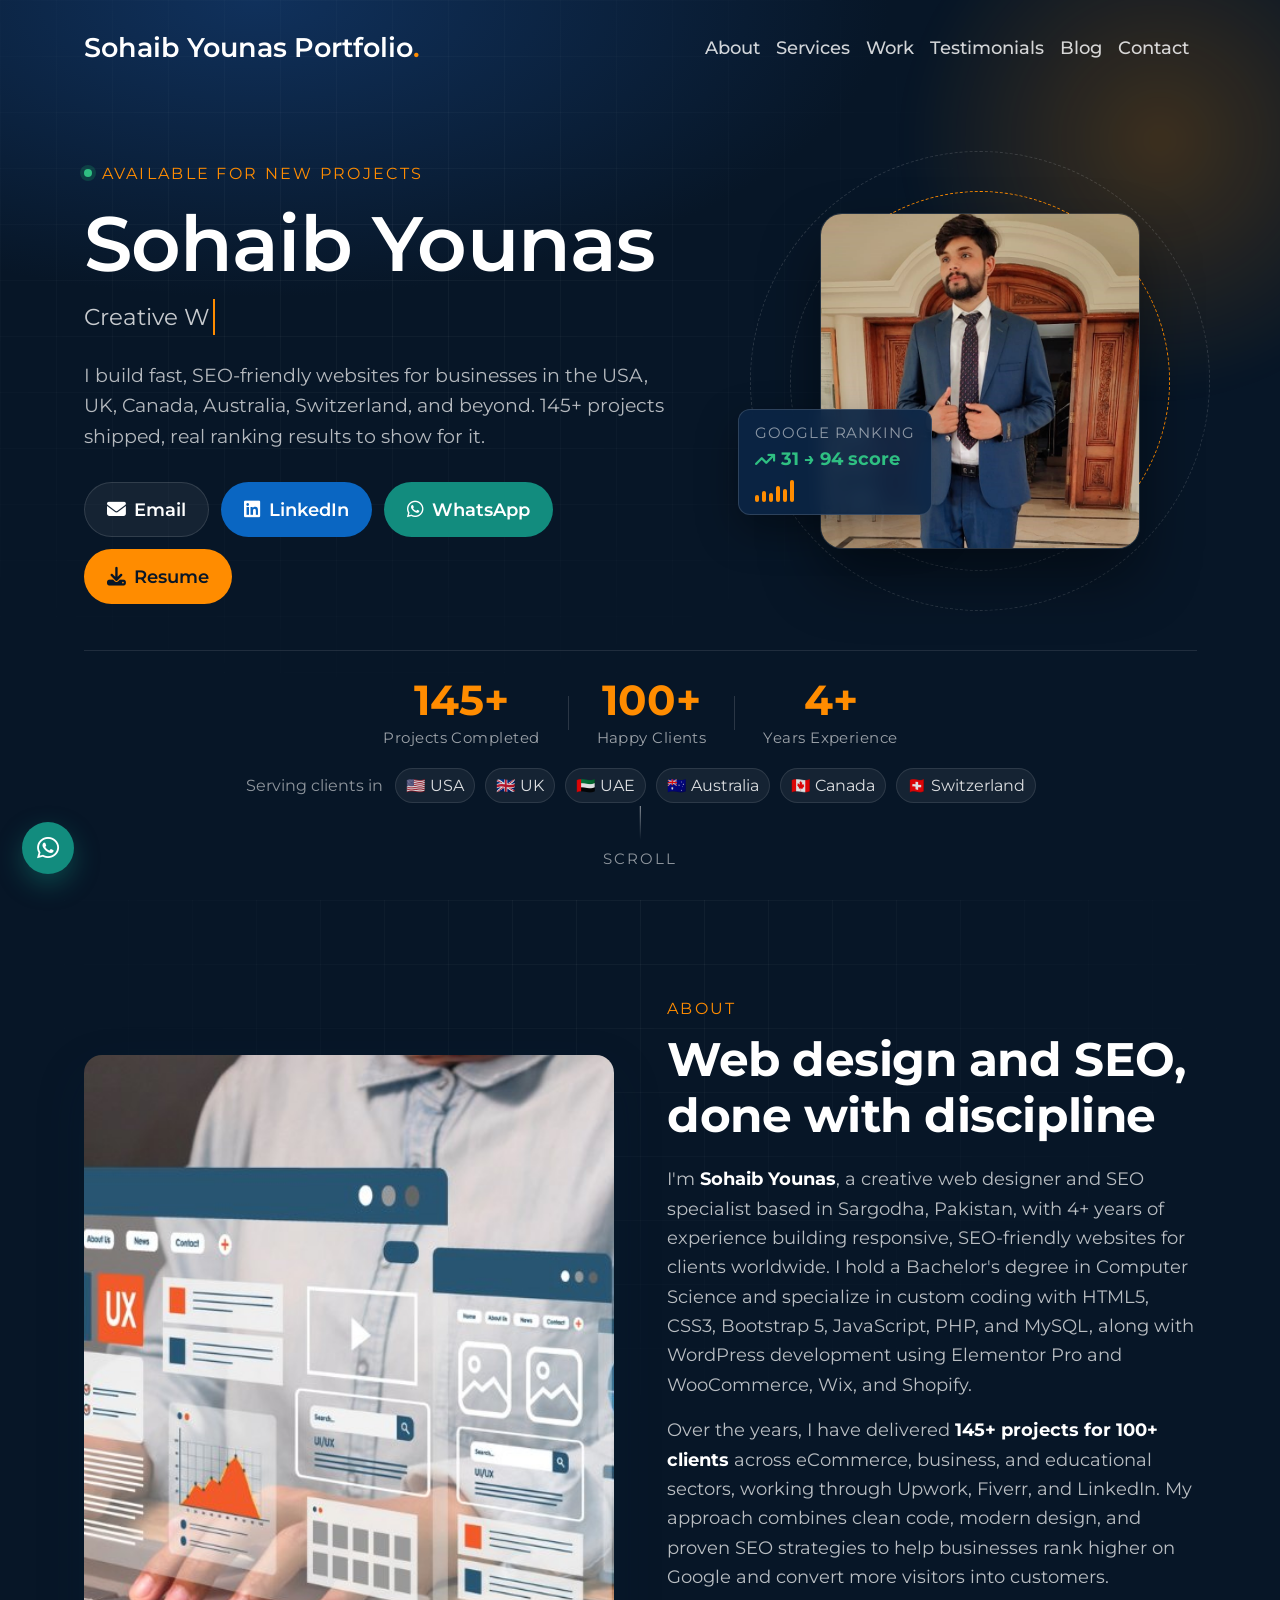
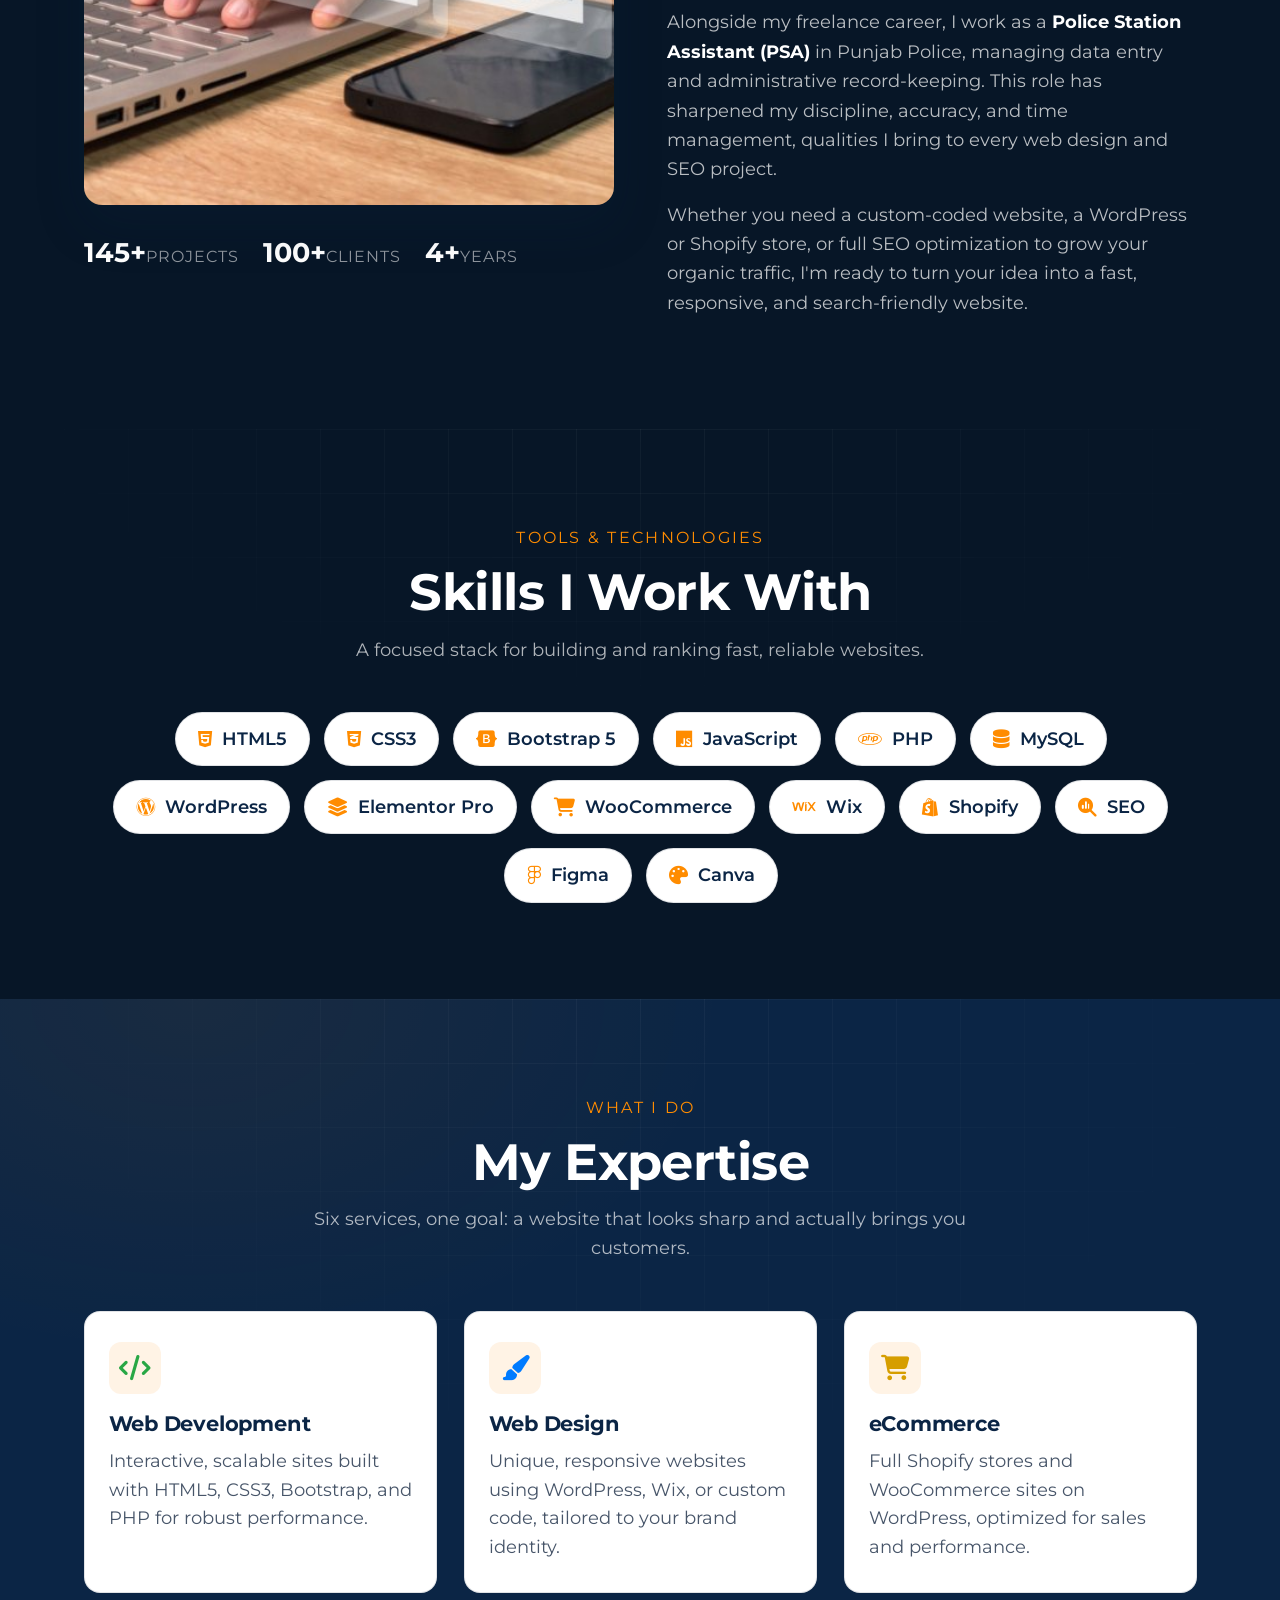
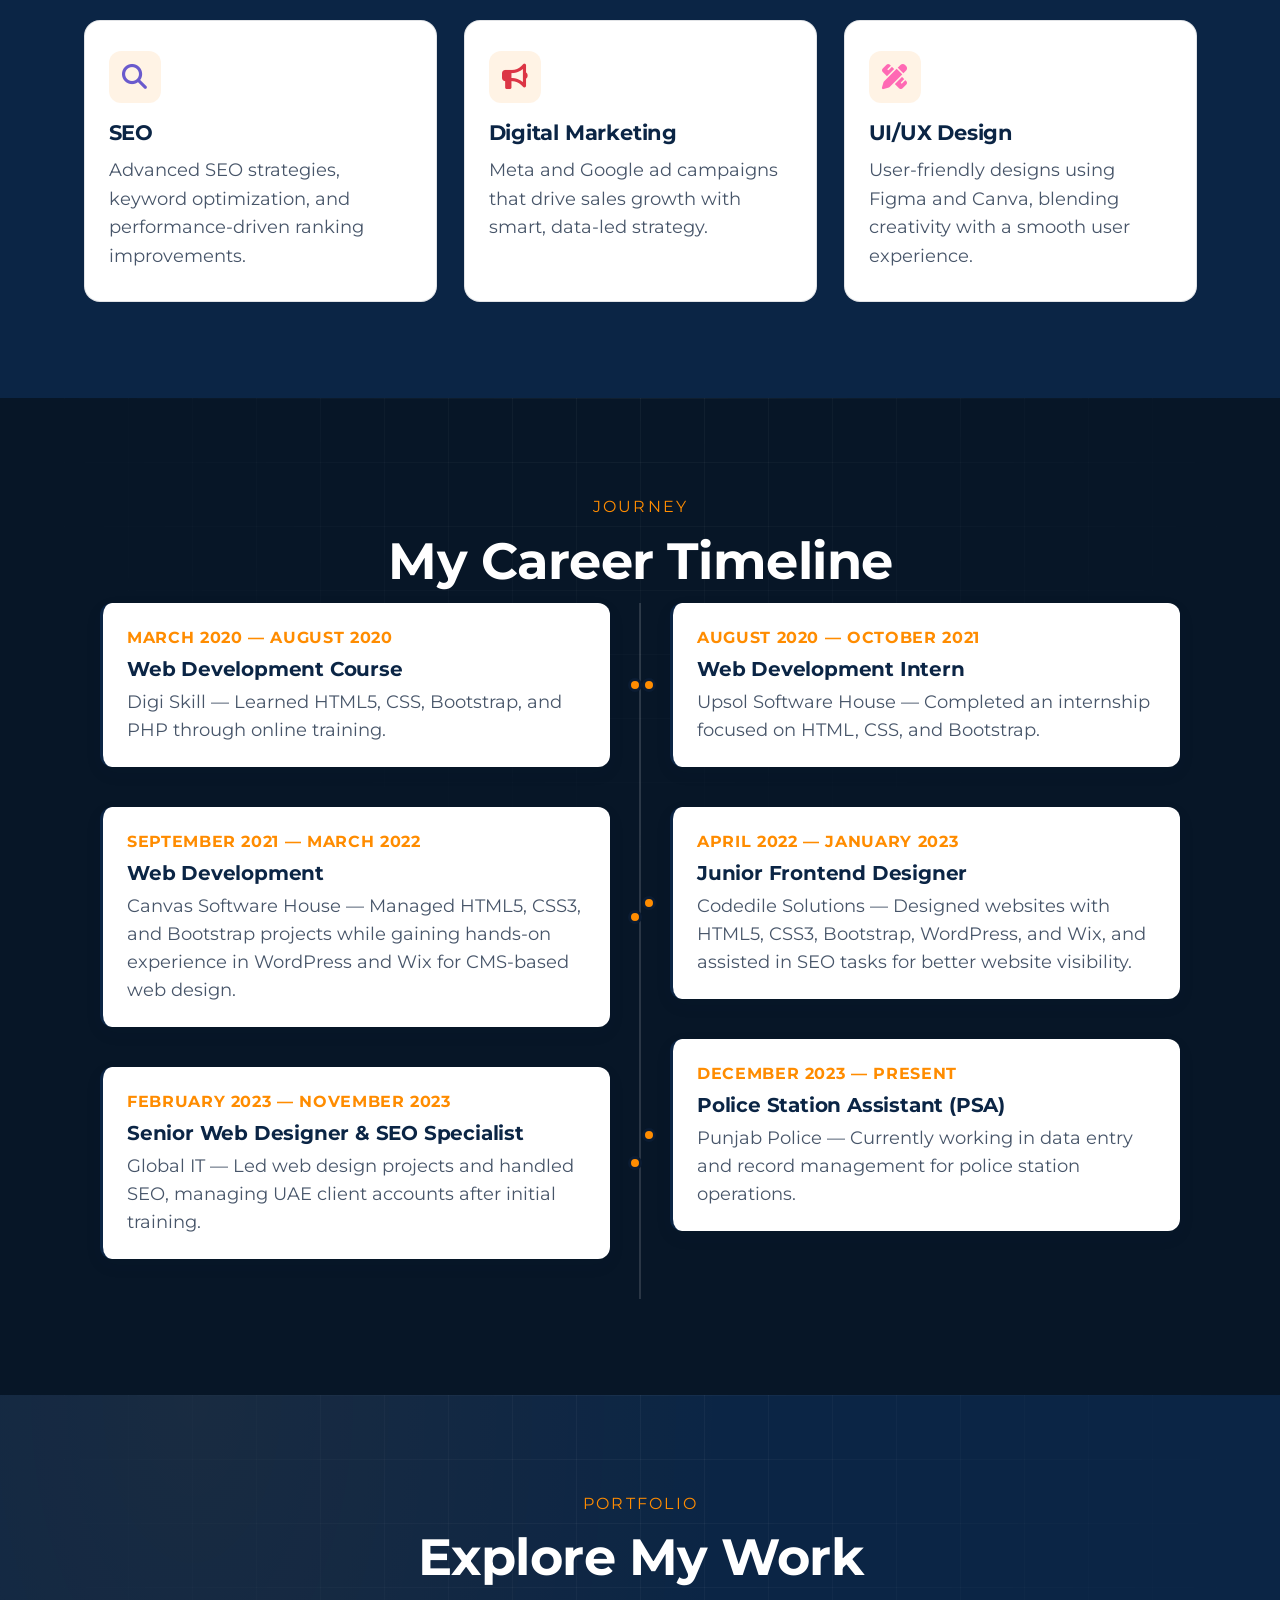
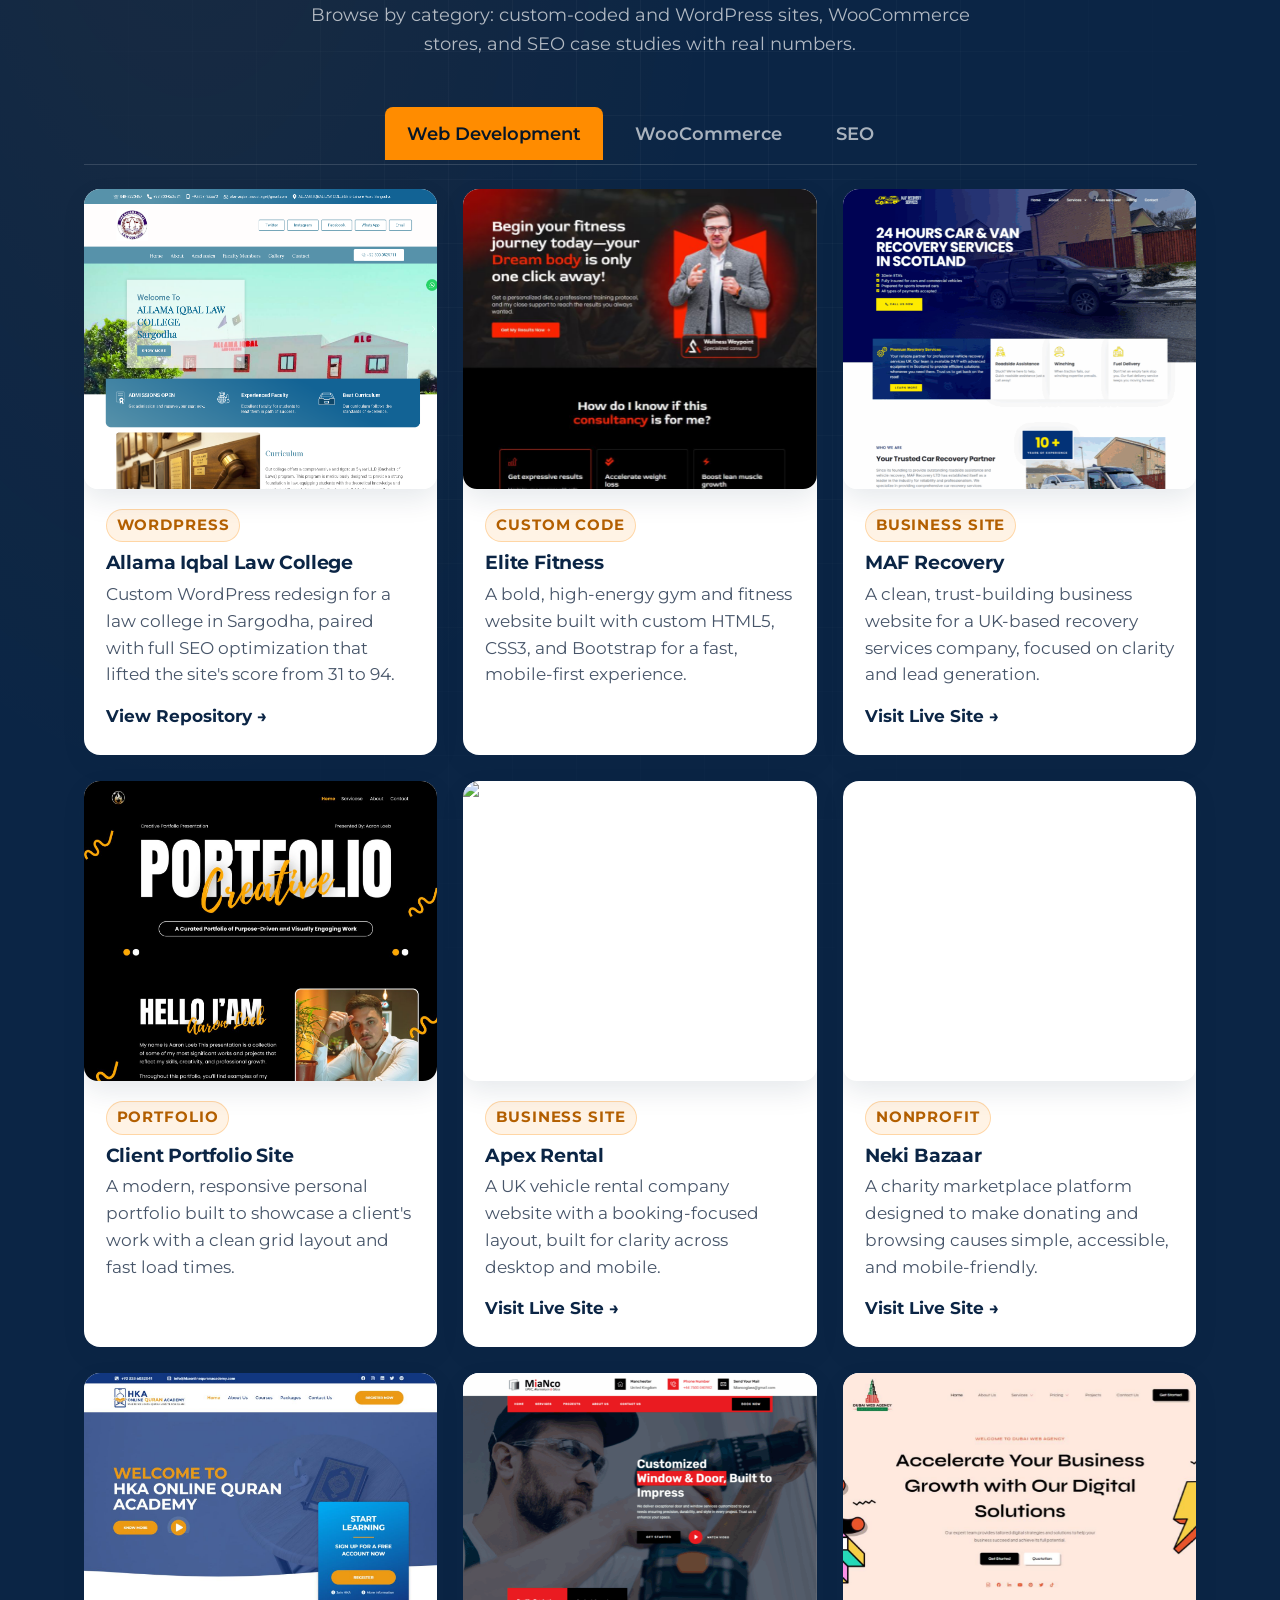
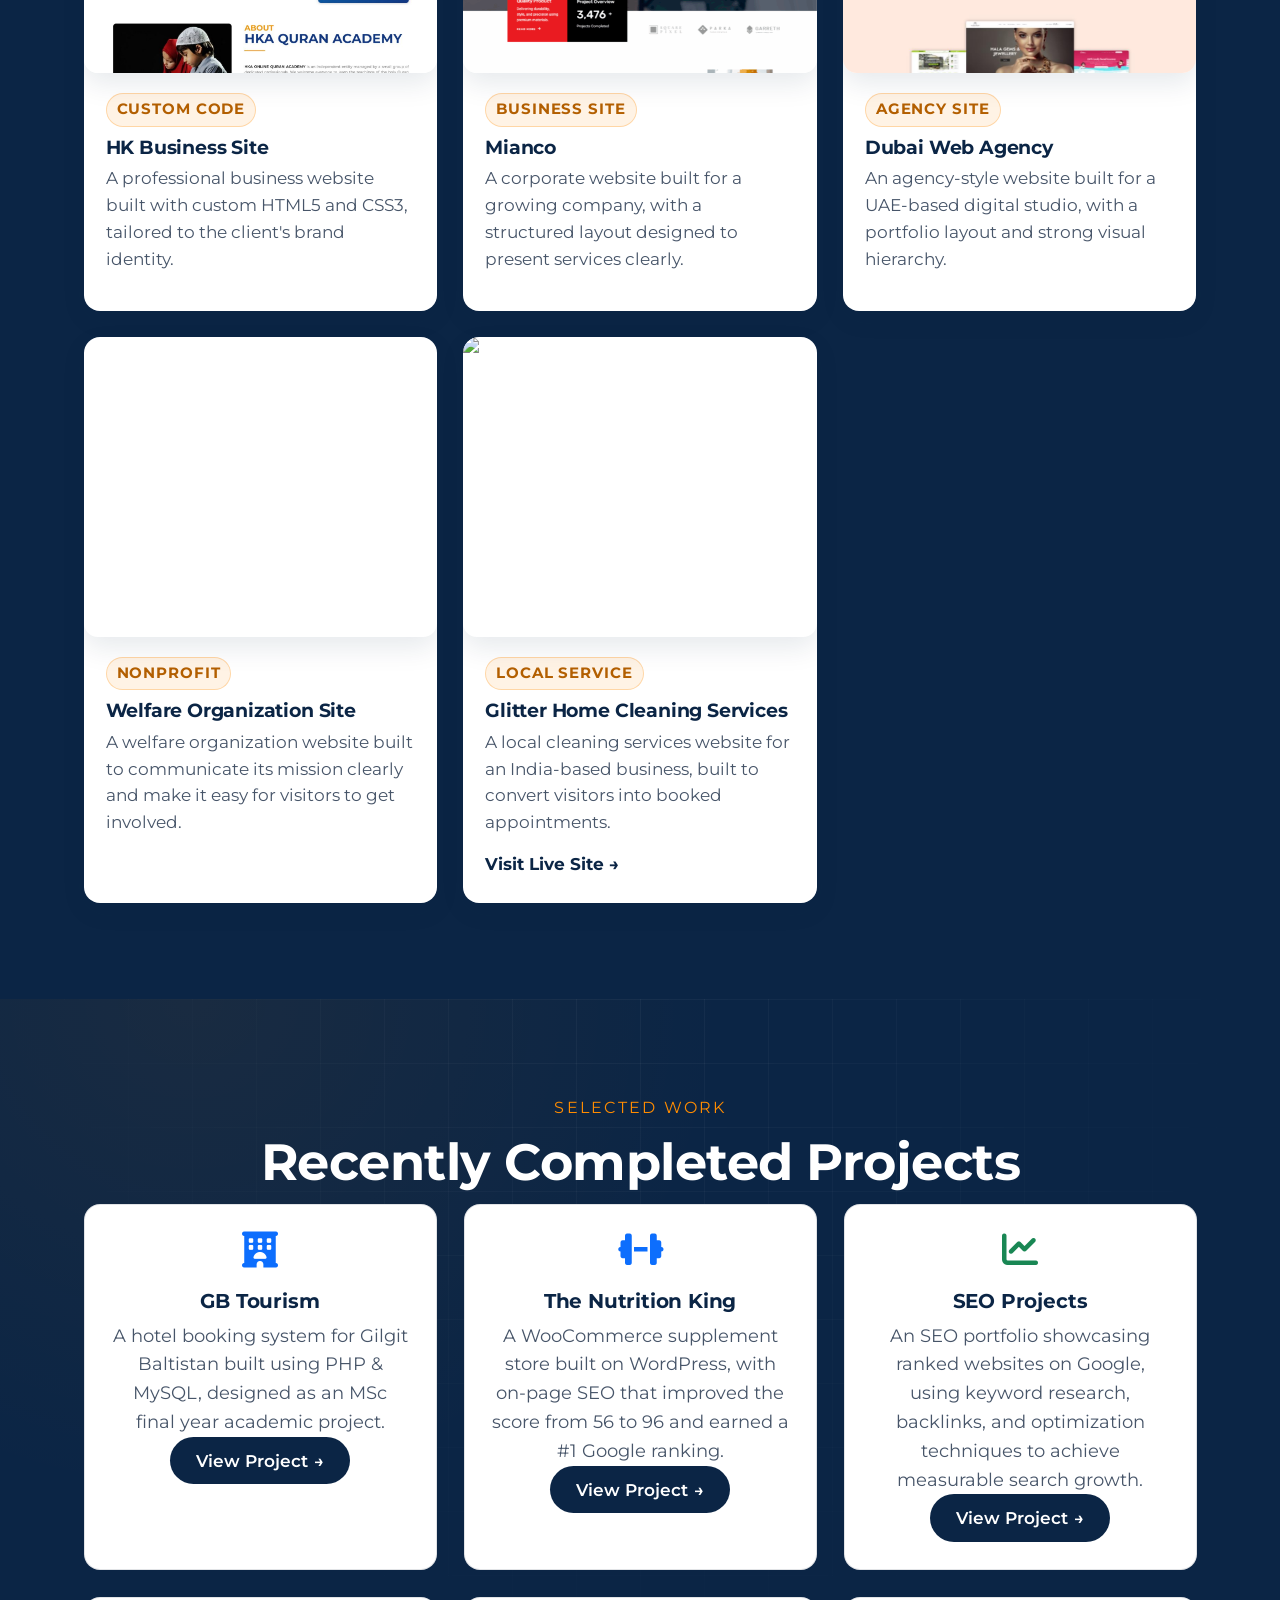
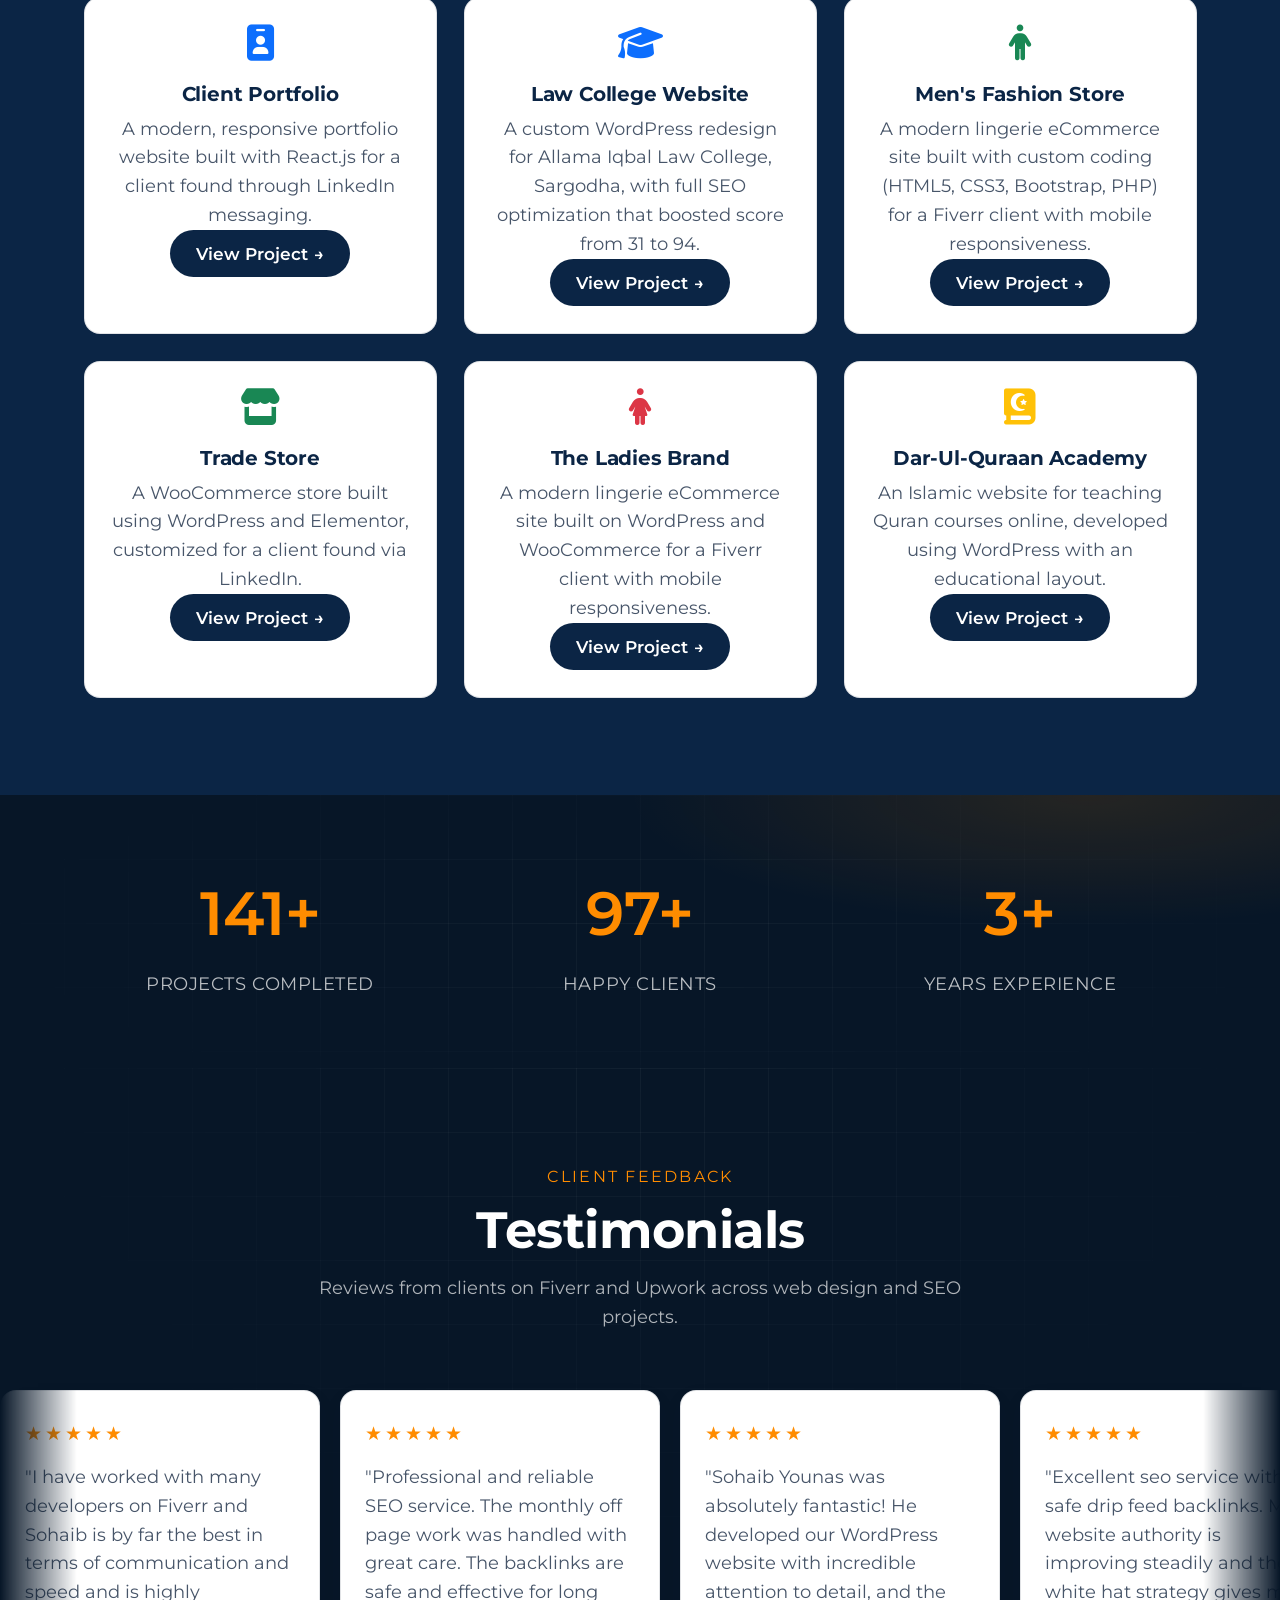
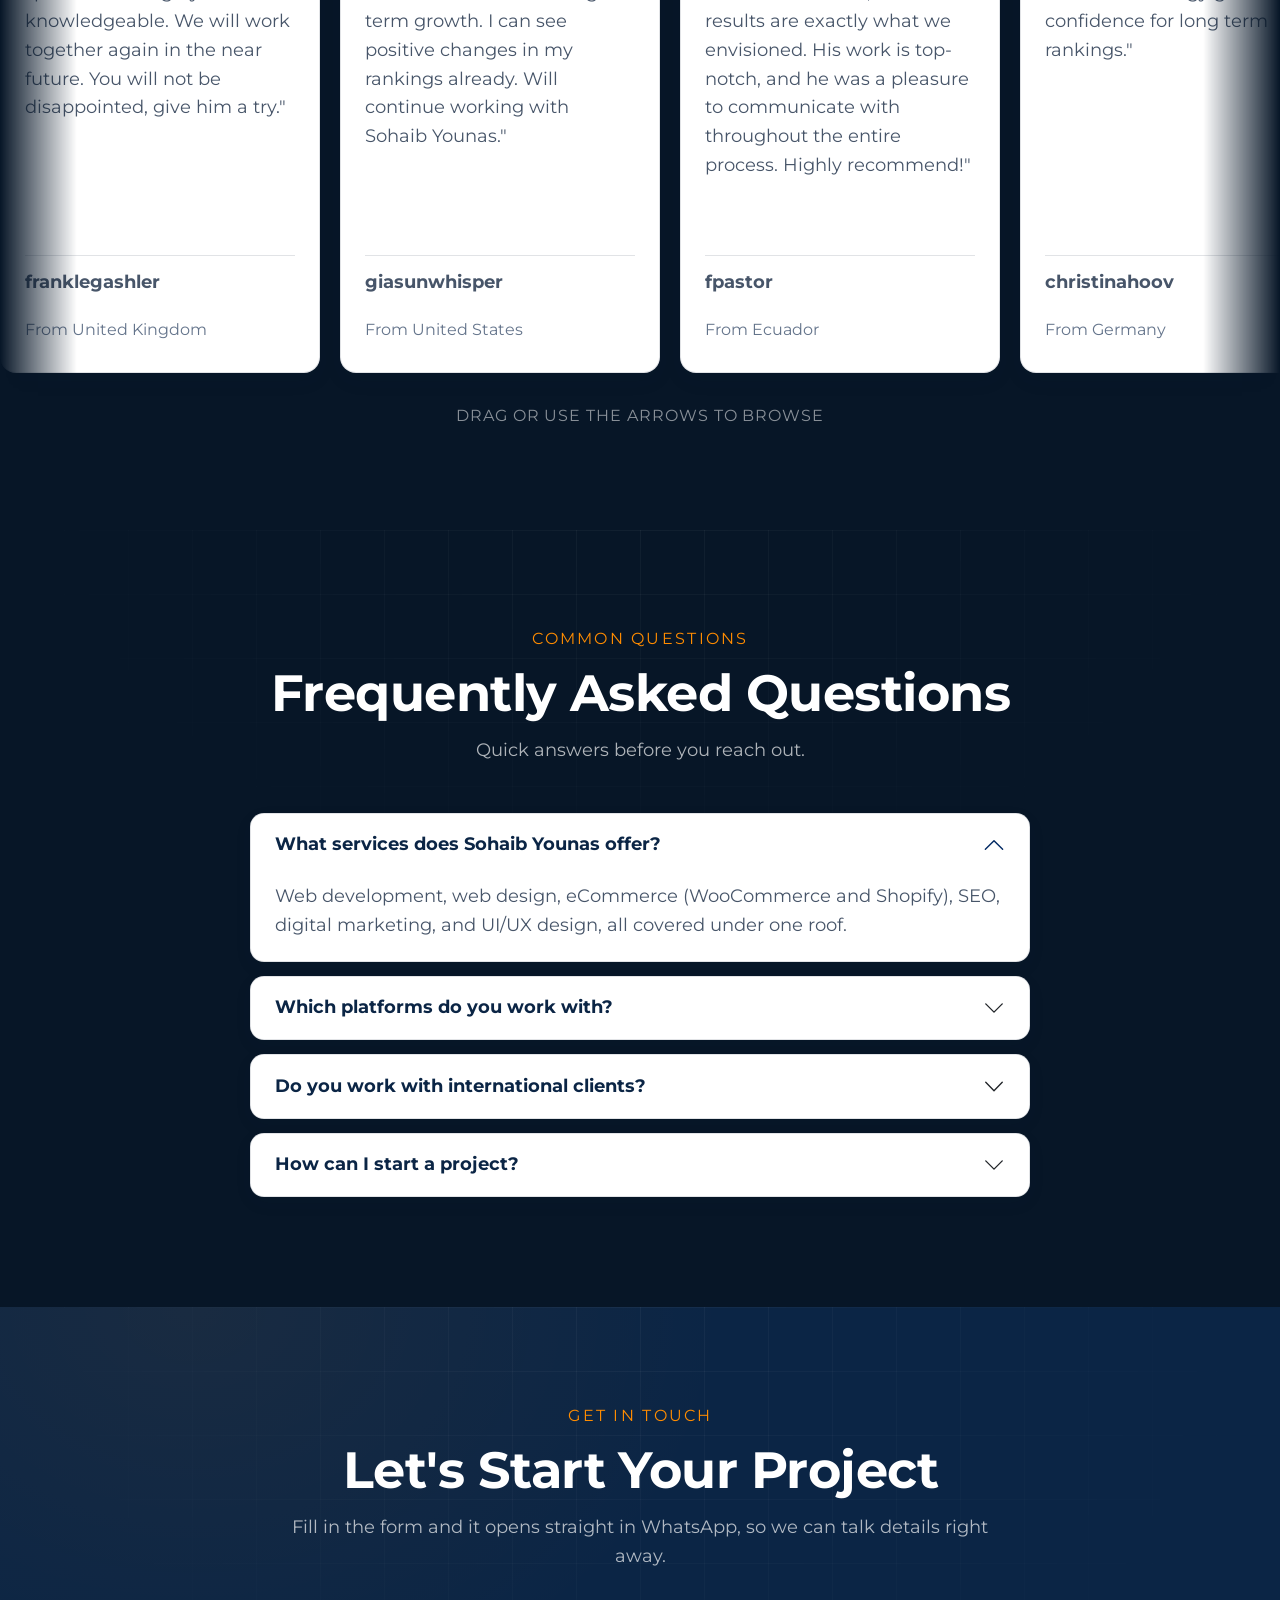
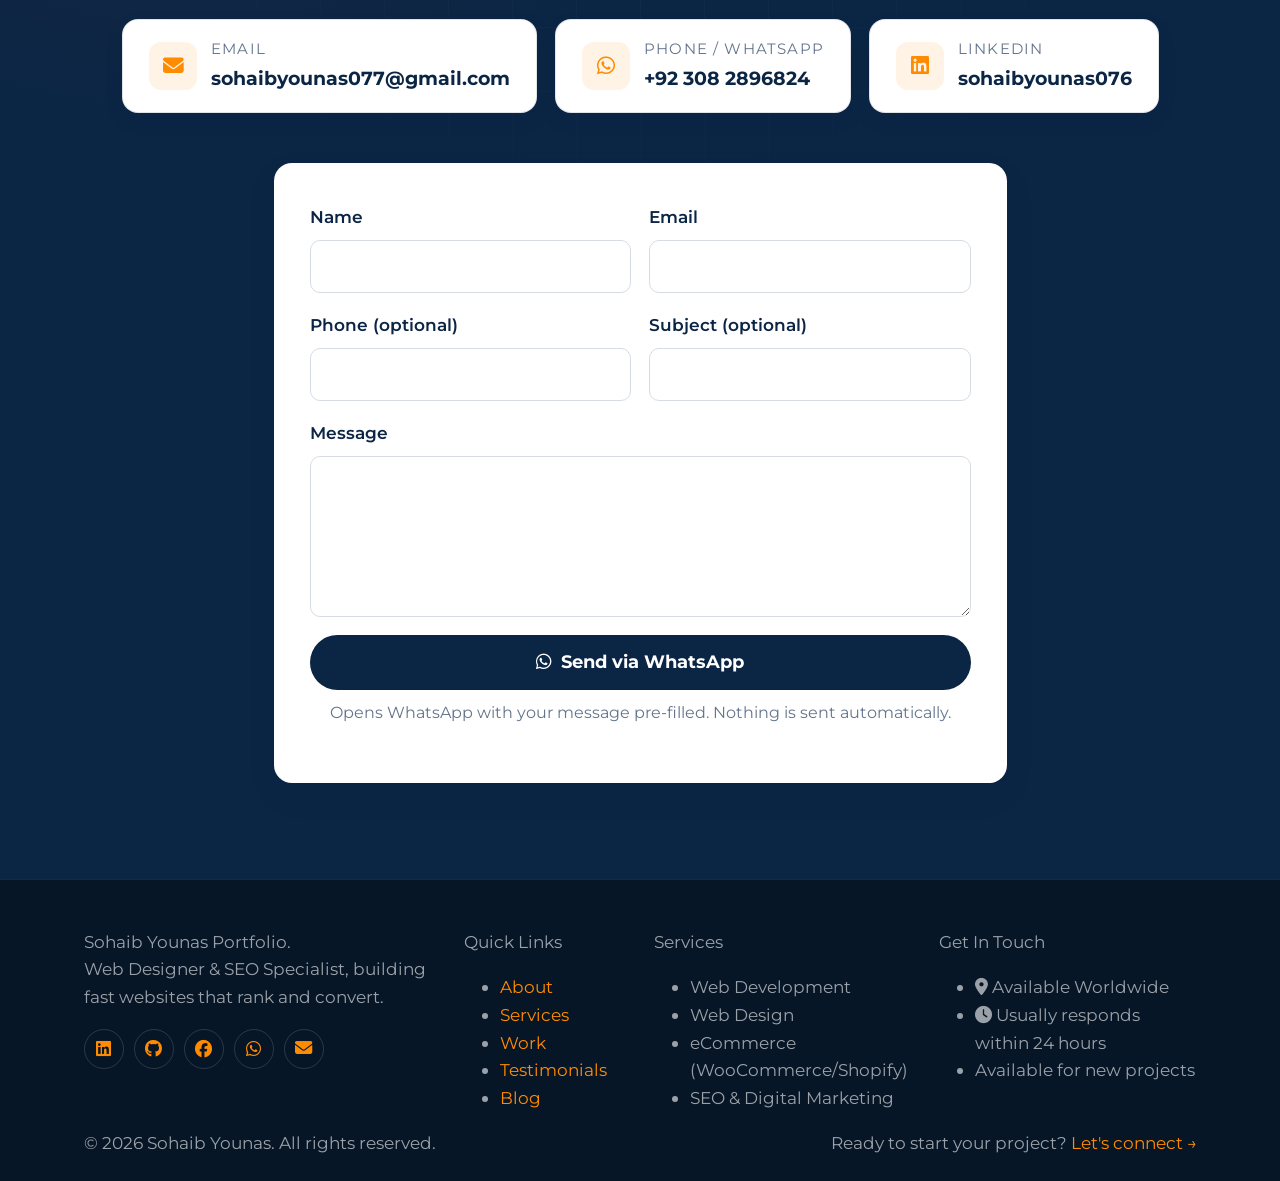
==== commit 4120e3bd: "Update index.html" ====
--- a/index.html
+++ b/index.html
@@ -609,6 +609,28 @@
       <!-- SEO tab -->
       <div class="tab-pane fade" id="seo" role="tabpanel" aria-labelledby="seo-tab">
         <div class="seo-case-grid">
+          <div class="seo-case">
+  <div class="seo-case-images">
+    <img src="img/Asta_Sopify_Store_sell_results.webp"alt="Asta Shopify Store Google Search Console SEO performance results"width="2048"height="733"
+         onclick="openSeoLightbox(this.src, this.alt)" loading="lazy" decoding="async">
+<img src="img/Asta_Sopify_Store_consol_results.webp"alt="Asta Shopify Store analytics, traffic, sales and order results"width="1383"height="1137"
+         onclick="openSeoLightbox(this.src, this.alt)"loading="lazy" decoding="async"> </div>
+<div class="seo-case-body">
+    <h3>Asta Shopify Store &mdash; SEO, Ads &amp; Business Growth</h3>
+<p>Managed the complete SEO strategy for the Asta Shopify Store, improving its organic search visibility and Google performance. I also planned 
+  and managed paid advertising campaigns to drive targeted traffic to the store. The combined SEO and paid marketing strategy
+  helped increase website traffic, attract visitors, generate orders, and support measurable business growth.</p>
+<div class="seo-stats">
+      <span class="seo-stat">9.70K Impressions</span>
+      <span class="seo-stat">1.77K Clicks</span>
+      <span class="seo-stat">25.47% CTR</span>
+      <span class="seo-stat">430 Visitors</span>
+      <span class="seo-stat">1,340 Sessions</span>
+      <span class="seo-stat">$1,700+ Sales</span>
+      <span class="seo-stat">23 Orders</span>
+    </div>
+  </div>
+</div>
 
           <div class="seo-case">
             <div class="seo-case-images">
--- a/style.css
+++ b/style.css
@@ -798,9 +798,36 @@
   /* Tighter, more proportional vertical rhythm on phones */
   .section { padding: 64px 0; }
 
-  /* Hero action buttons: a touch more breathing room so they don't feel packed edge-to-edge */
-  .social-buttons { gap: 10px; }
-  .social-btn { padding: 11px 18px; font-size: 0.96rem; }
+  /* Hero action buttons (Email / LinkedIn / WhatsApp / Resume): equal-width
+     2-column grid so all four line up evenly instead of wrapping unevenly
+     based on each label's natural text width. */
+  .social-buttons {
+    display: grid;
+    grid-template-columns: 1fr 1fr;
+    gap: 12px;
+  }
+  .social-btn {
+    width: 100%;
+    padding: 13px 14px;
+    font-size: 0.95rem;
+  }
+
+  /* Skills section chips: same problem as the hero buttons, short labels
+     (HTML5, CSS3) and long labels (Elementor Pro, WooCommerce) wrap
+     unevenly in a plain flex-wrap row. A fixed 2-column grid keeps every
+     chip the same width so the whole grid reads as clean, even rows. */
+  .skills-grid {
+    display: grid;
+    grid-template-columns: 1fr 1fr;
+    gap: 12px;
+  }
+  .skill-chip {
+    width: 100%;
+    justify-content: center;
+    text-align: center;
+    padding: 12px 10px;
+    font-size: 0.92rem;
+  }
 
   /* Extra clearance below the contact cards so the fixed WhatsApp / back-to-top
      buttons never sit on top of the last card's content */
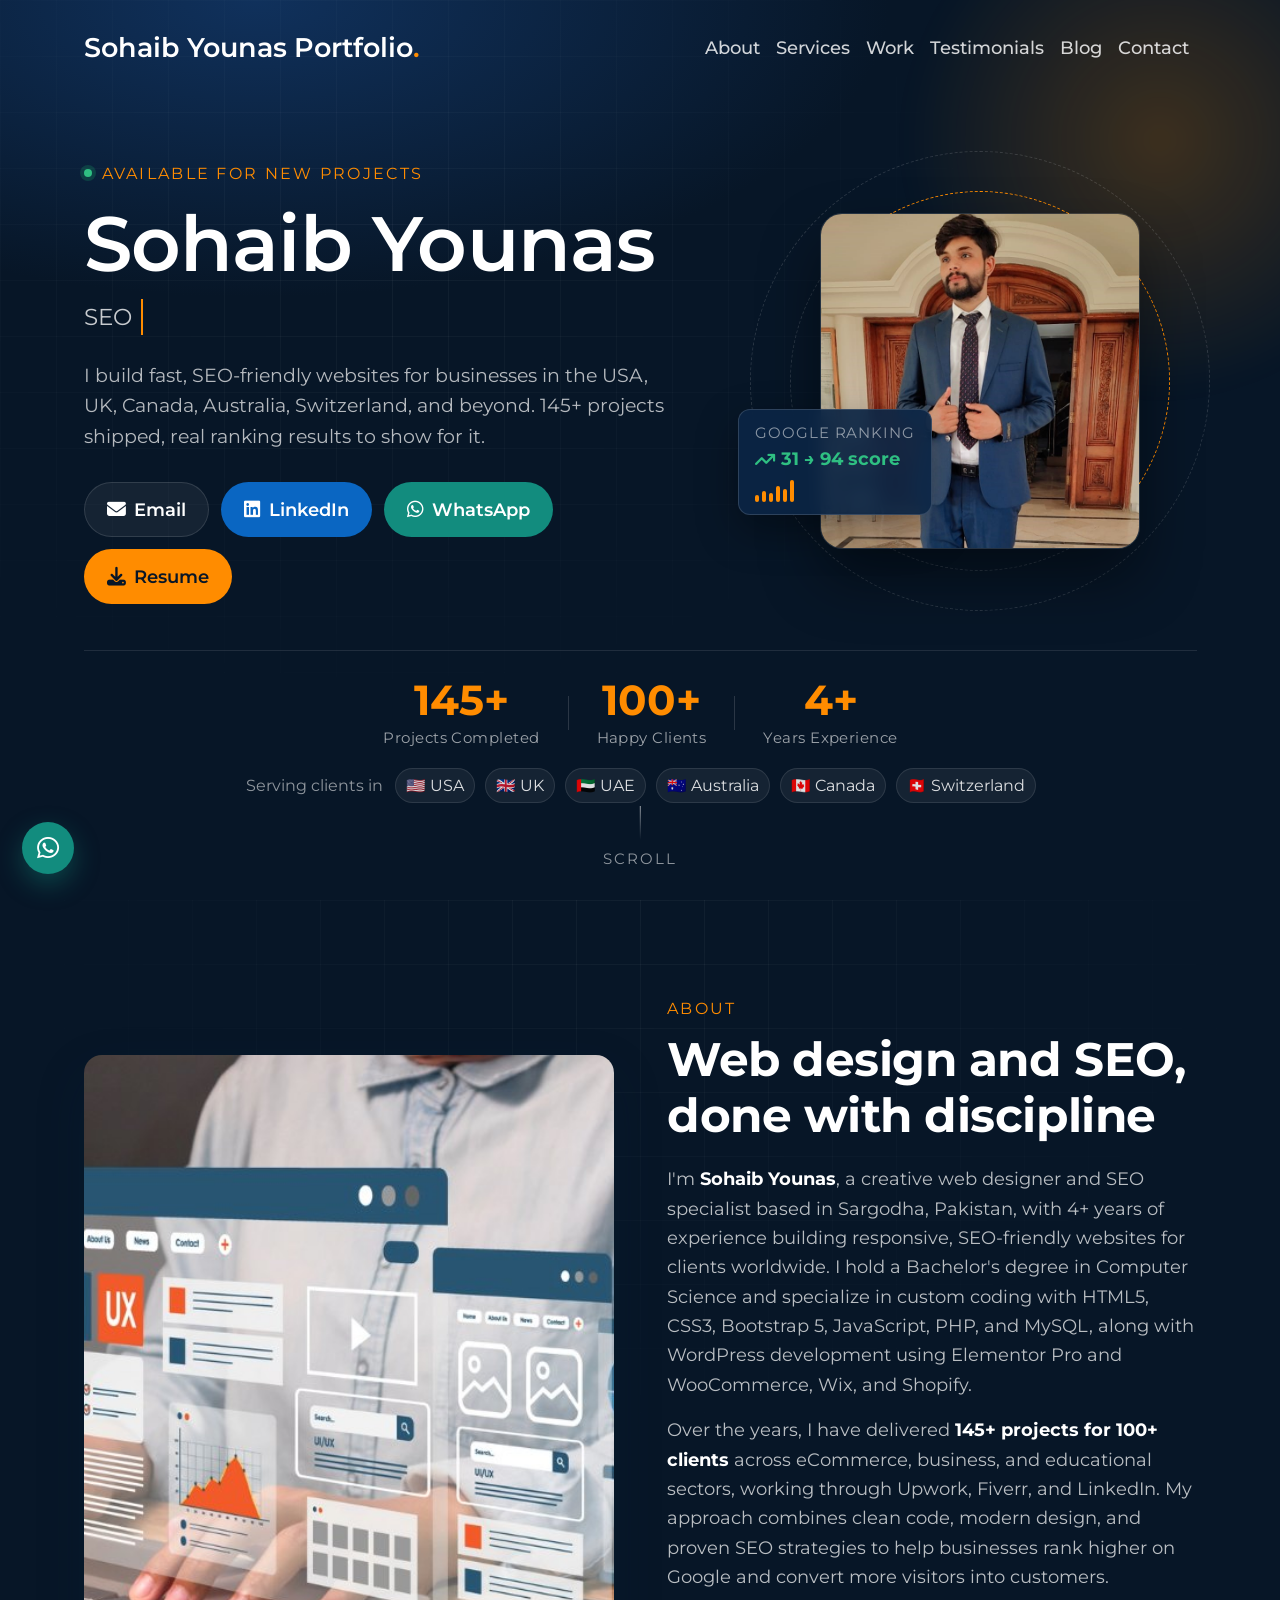
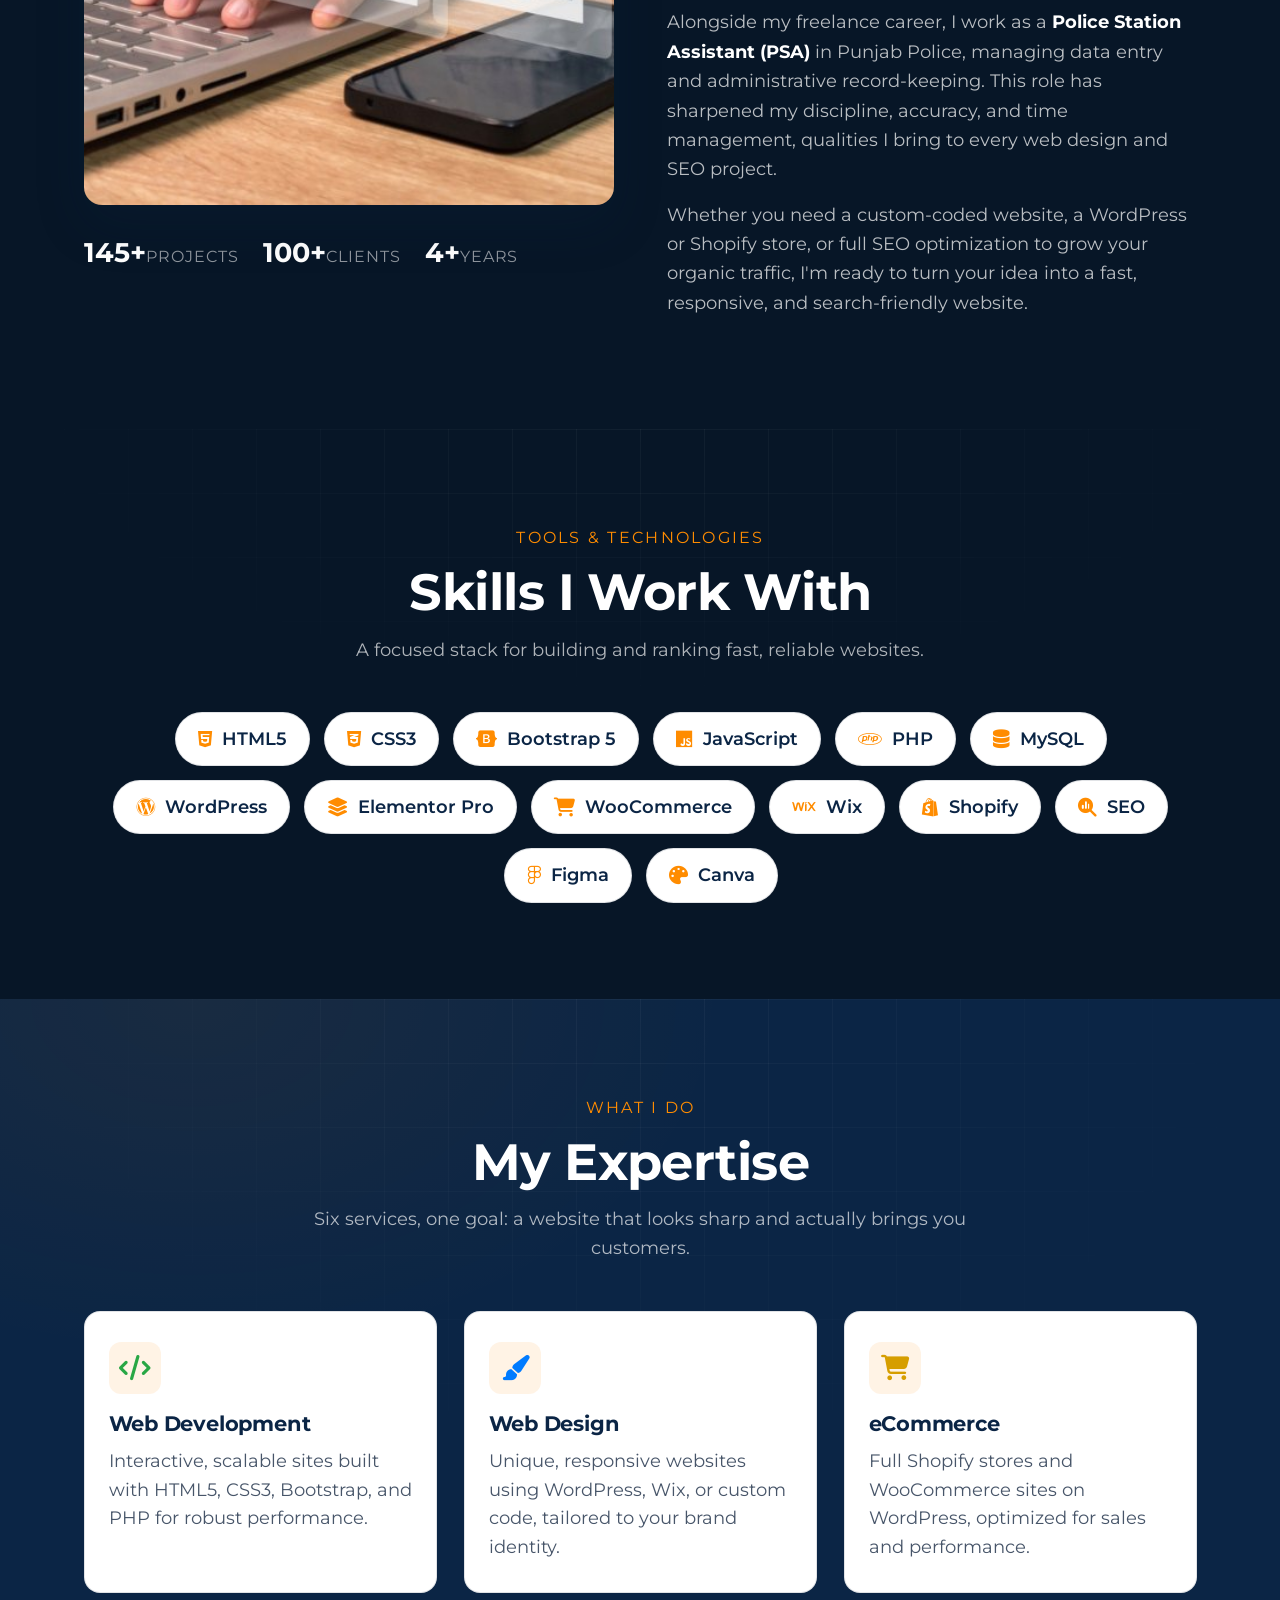
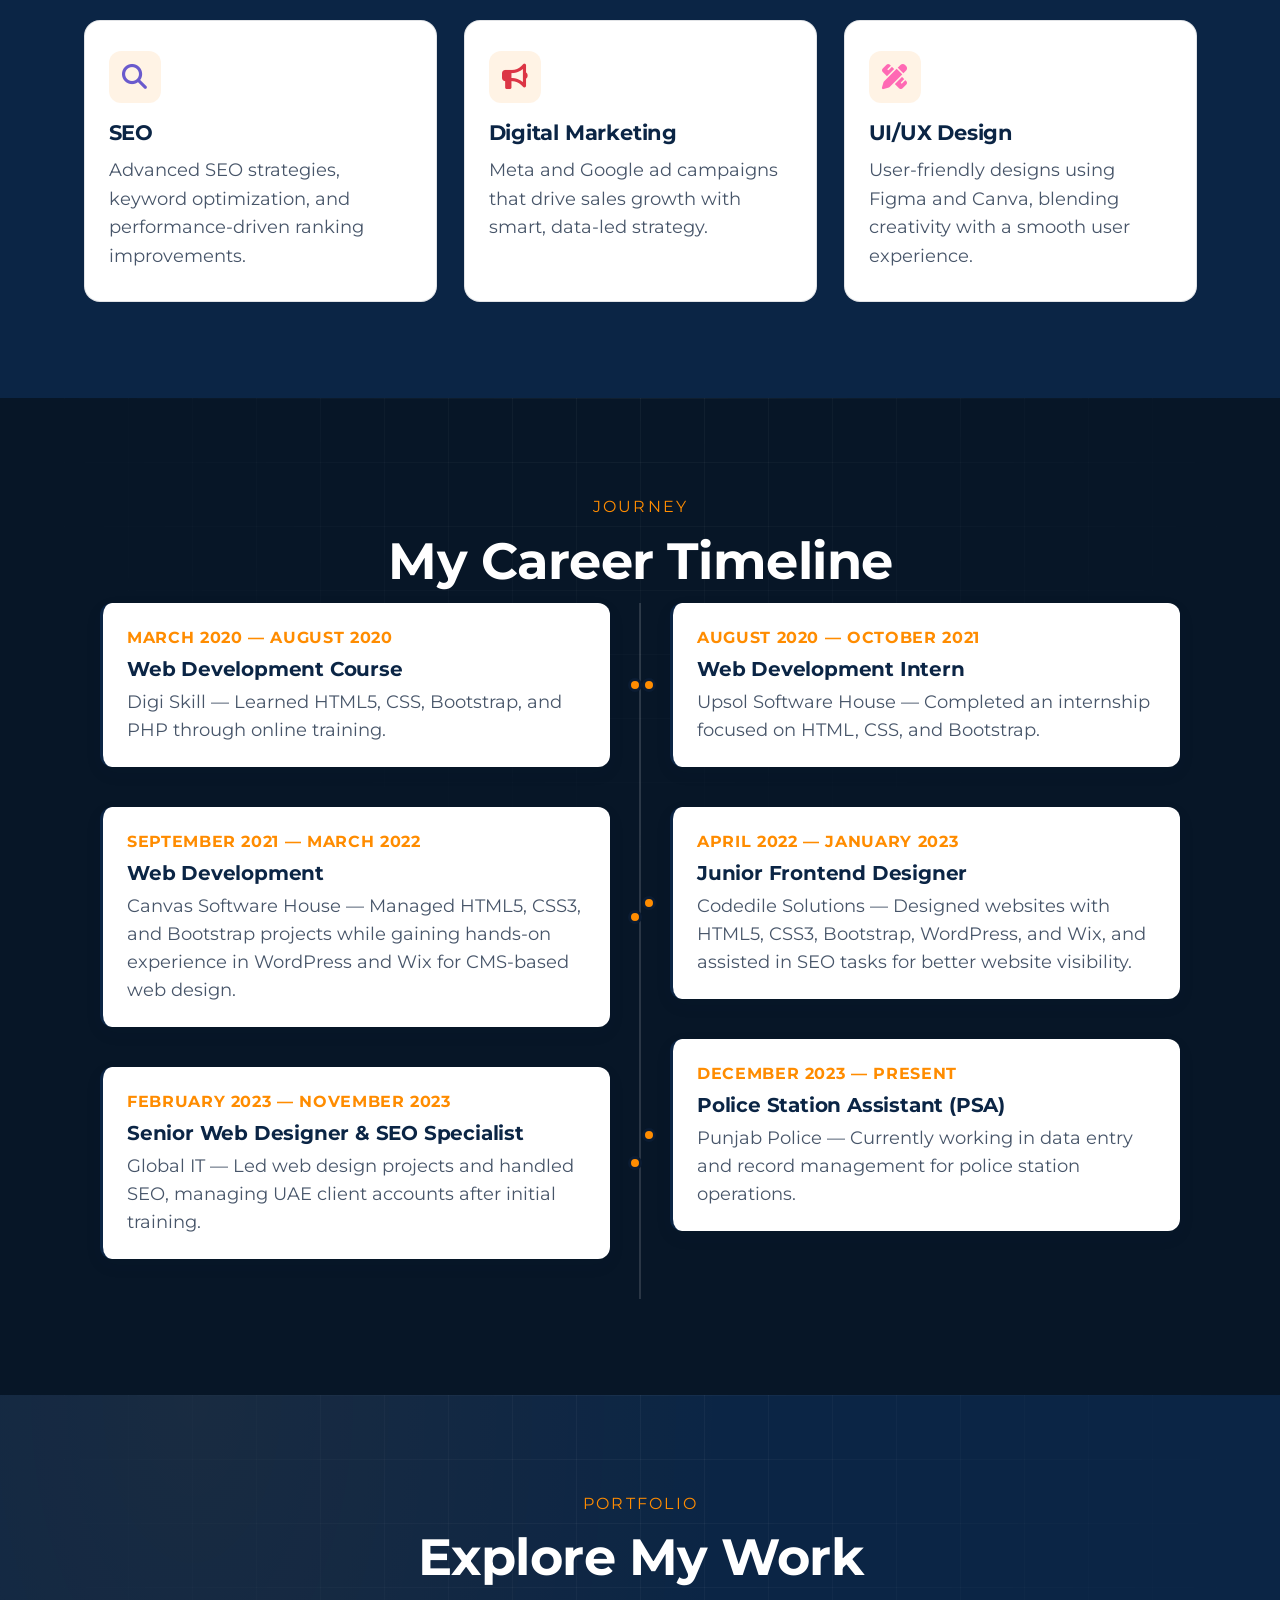
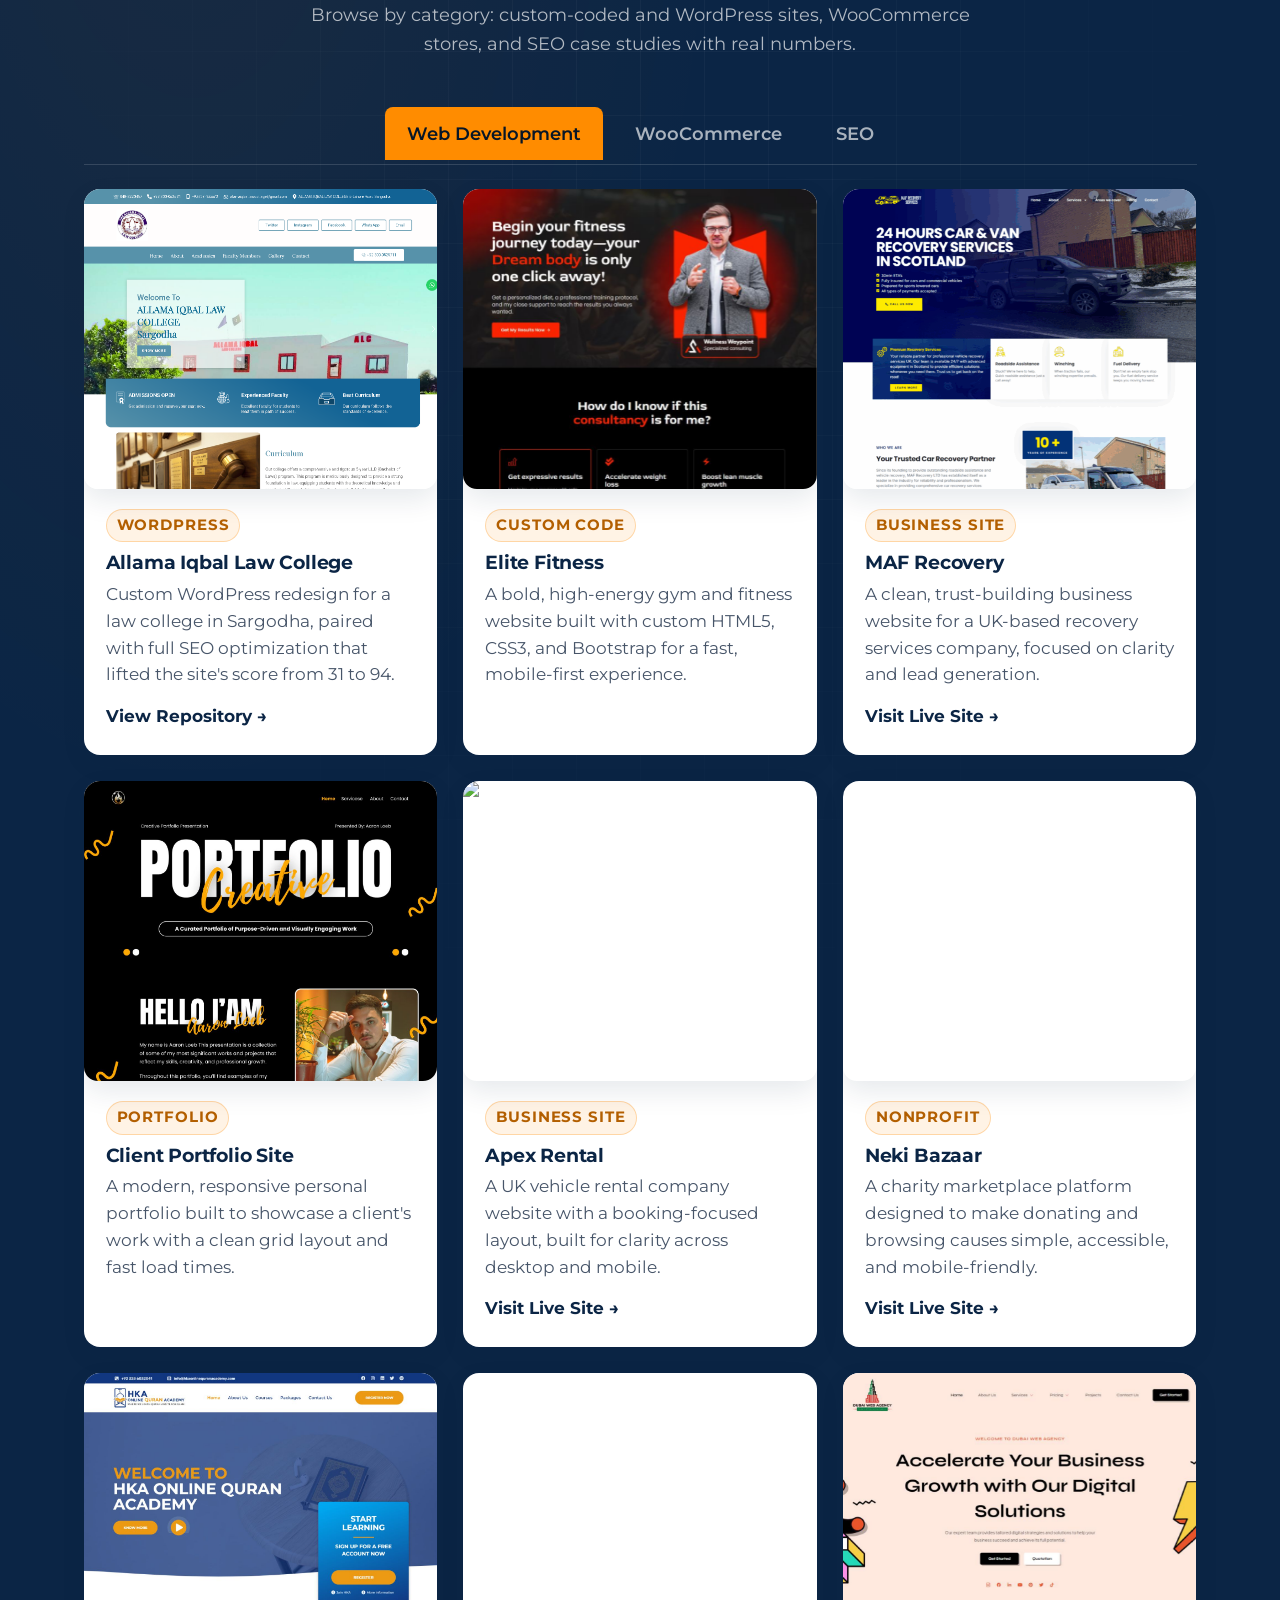
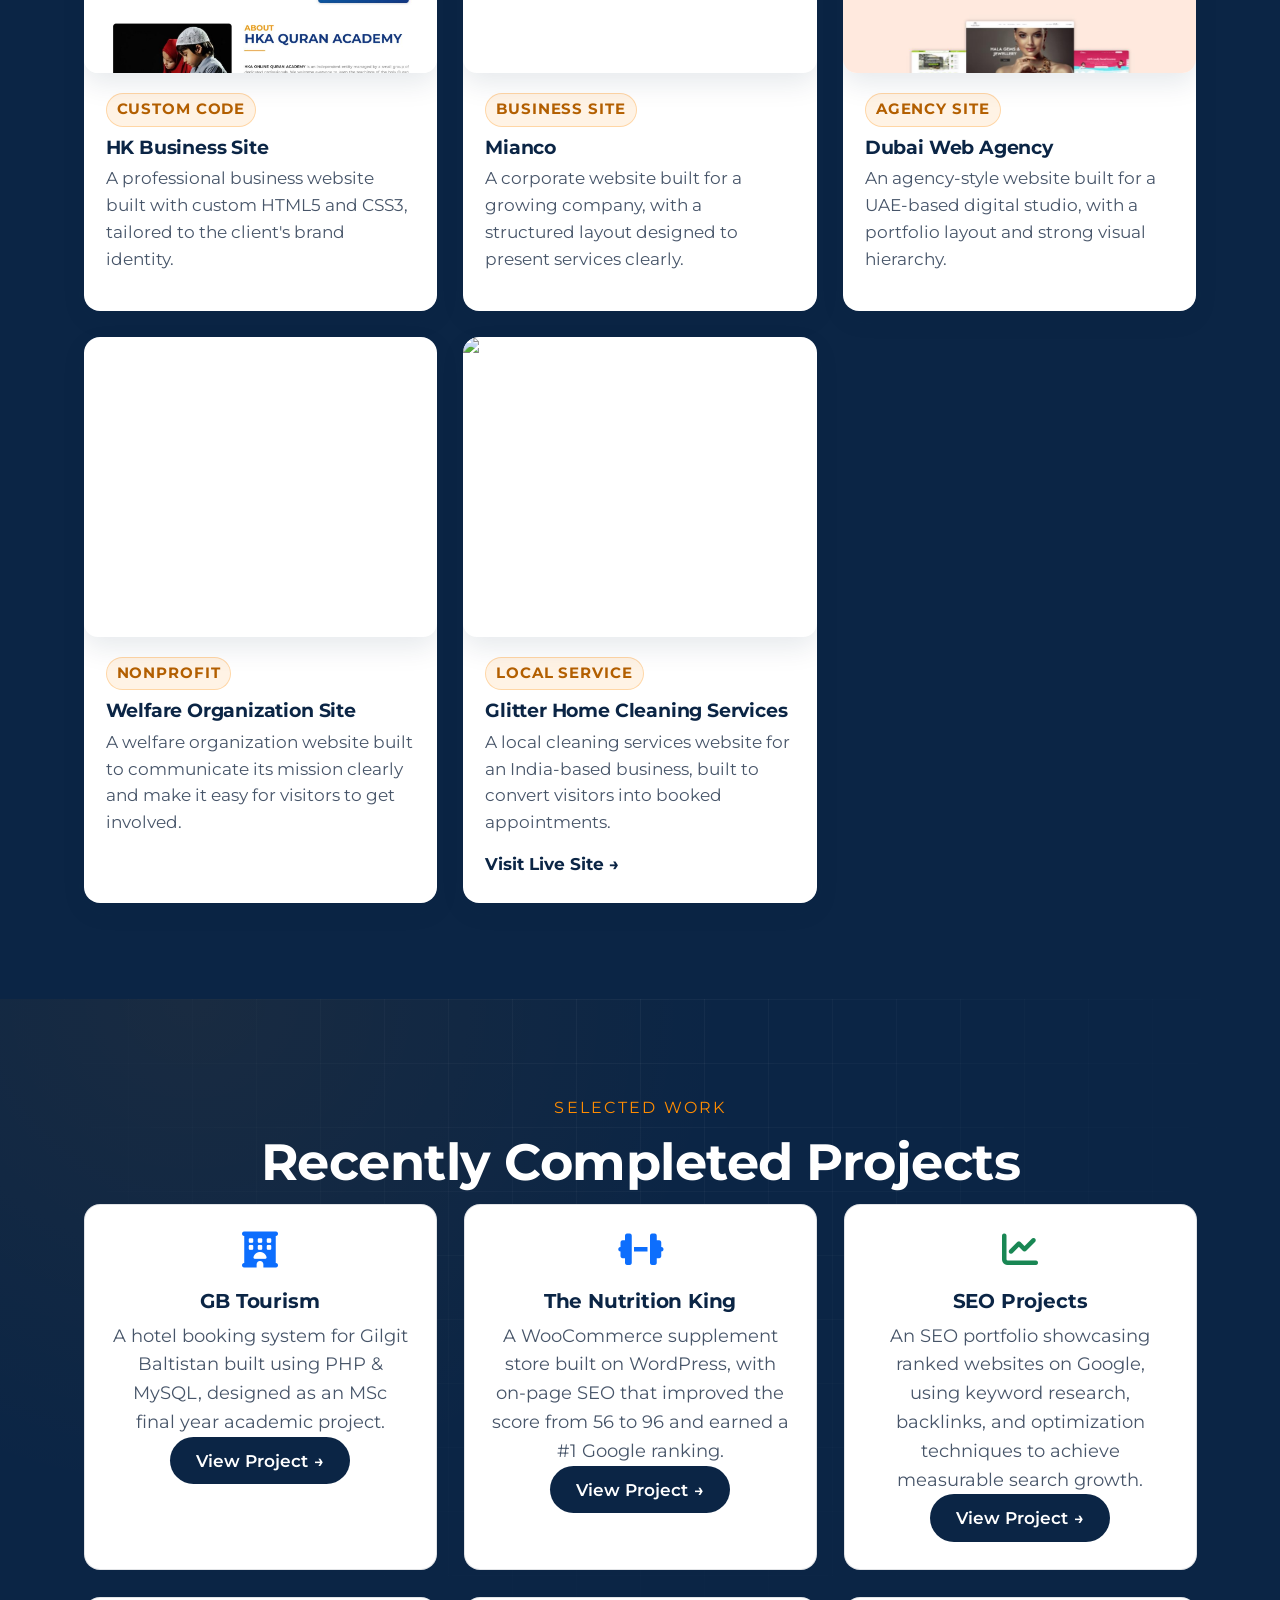
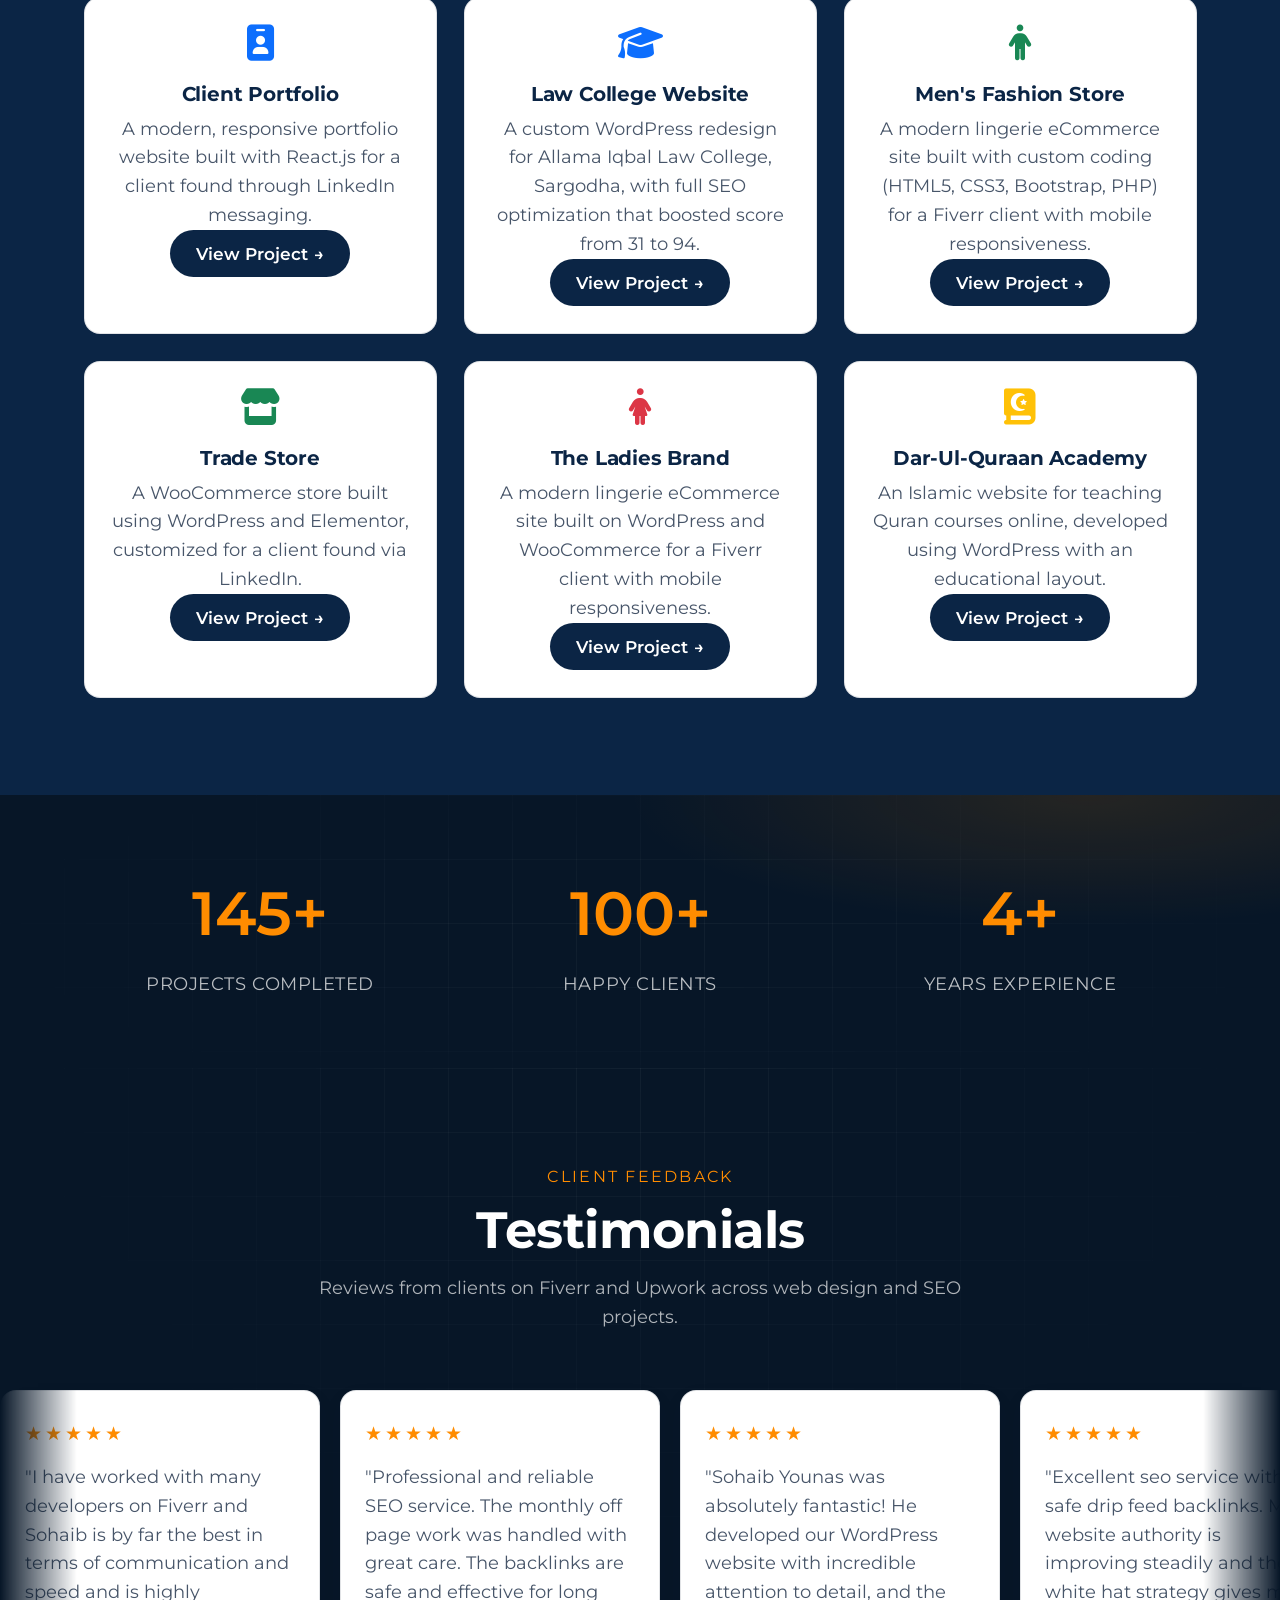
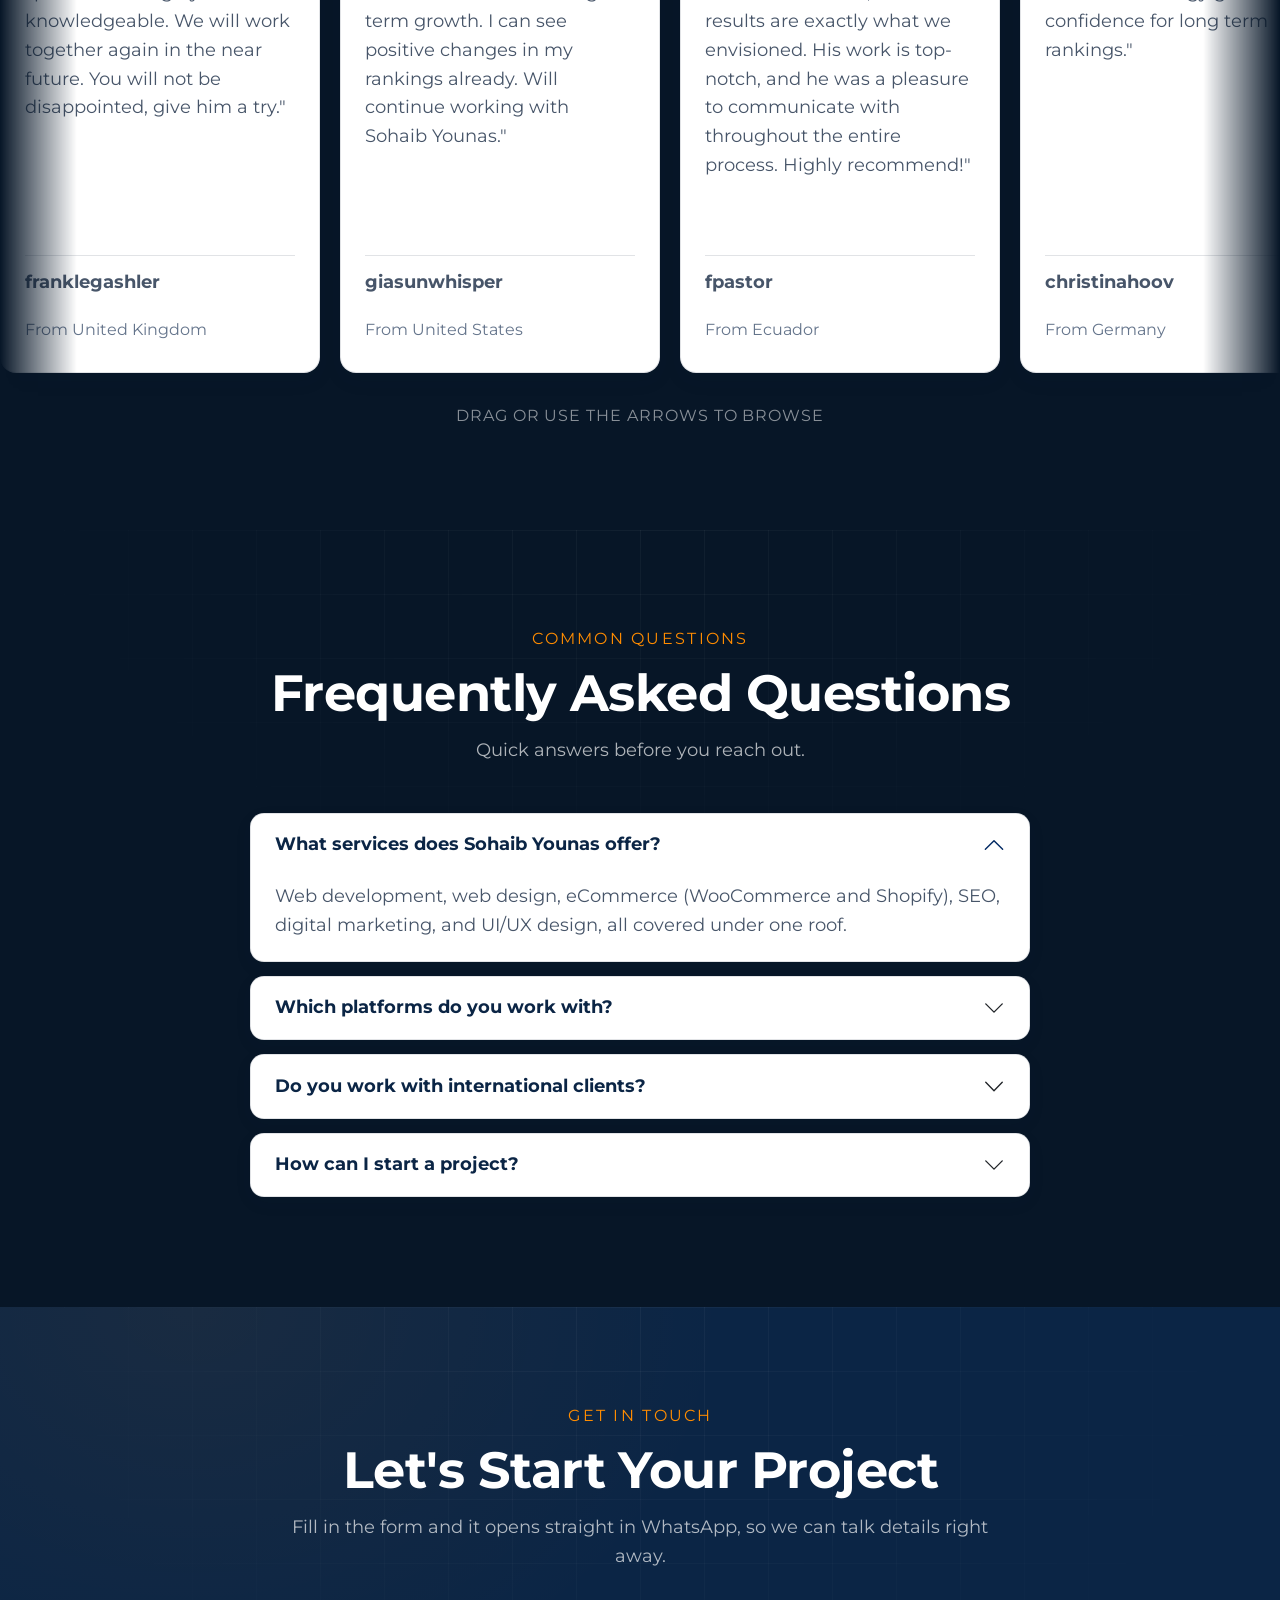
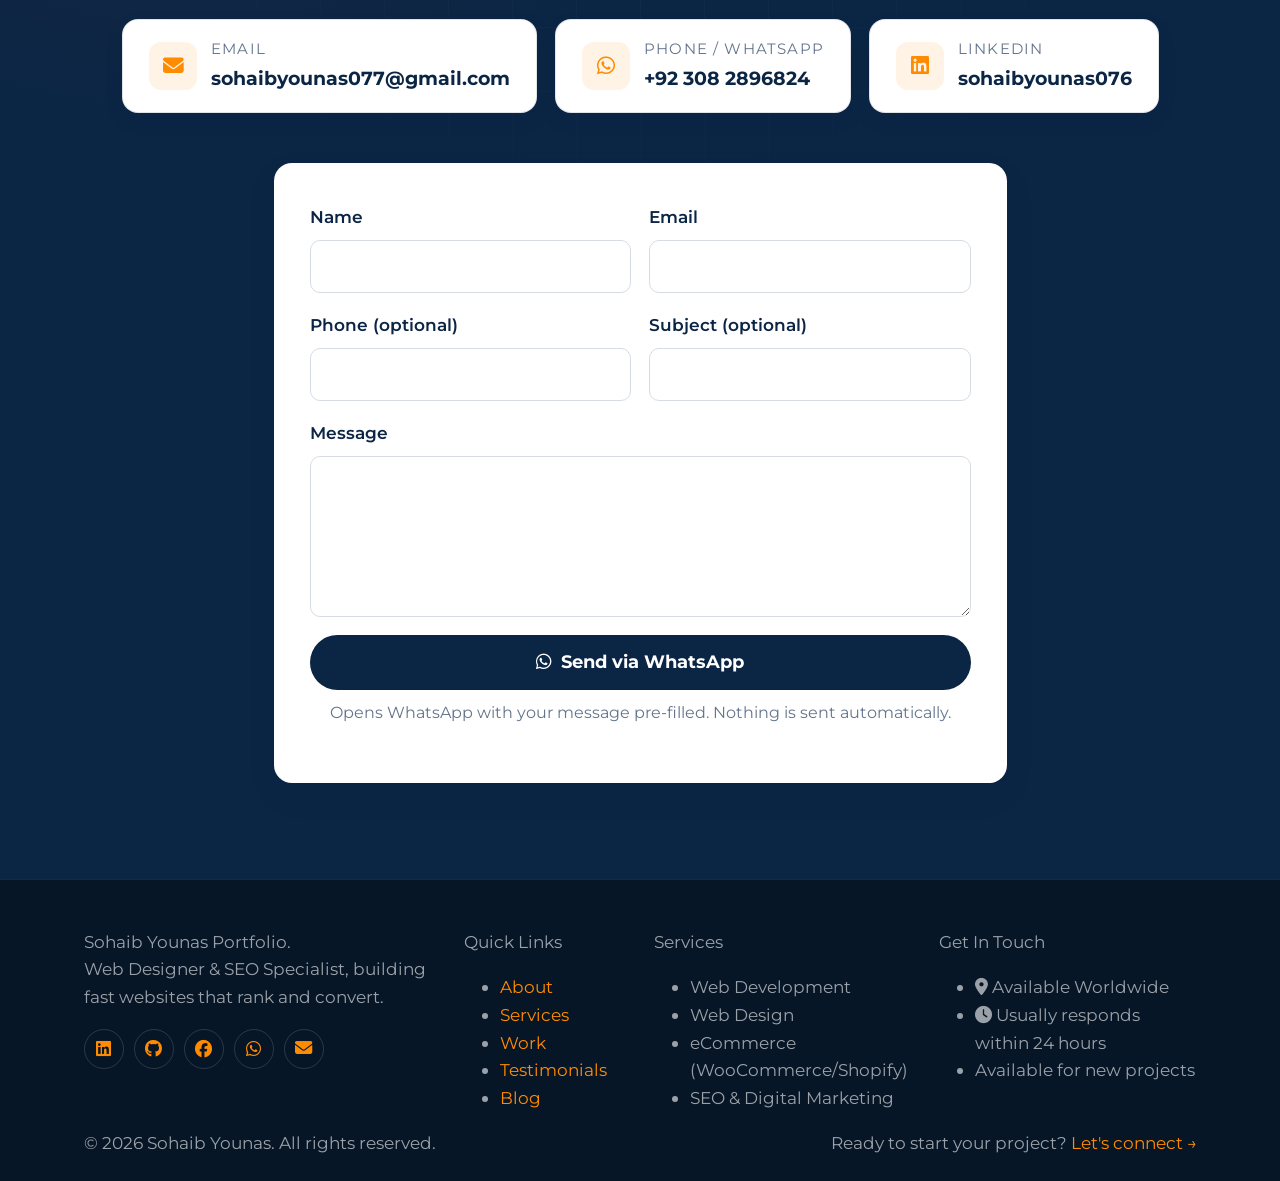
==== commit 287a9c87: "Update index.html" ====
--- a/index.html
+++ b/index.html
@@ -631,7 +631,21 @@
     </div>
   </div>
 </div>
-
+<div class="seo-case">
+            <div class="seo-case-images">
+              <img src="img/uk-seo-case-before.webp" alt="UK-based business website SEO score before optimization, 26 percent" width="991" height="598" onclick="openSeoLightbox(this.src, this.alt)" loading="lazy" decoding="async">
+              <img src="img/uk-seo-case-after.webp" alt="UK-based business website SEO score after optimization, 97 percent" width="988" height="603" onclick="openSeoLightbox(this.src, this.alt)" loading="lazy" decoding="async">
+            </div>
+            <div class="seo-case-body">
+              <h3>UK-Based Business Website &mdash; Full Technical SEO Fix</h3>
+              <p>Took a UK business website from 13 critical SEO issues down to zero, resolving meta data, page structure, server, and link issues, without changing the site's design.</p>
+              <div class="seo-stats">
+                <span class="seo-stat">26% &rarr; 97% On-Page Score</span>
+                <span class="seo-stat">13 &rarr; 0 Critical Issues</span>
+              </div>
+            </div>
+          </div>
+          
           <div class="seo-case">
             <div class="seo-case-images">
               <img src="img/Seo1.png" alt="Beem Sports Google search ranking results" width="1280" height="720" onclick="openSeoLightbox(this.src, this.alt)" loading="lazy" decoding="async">
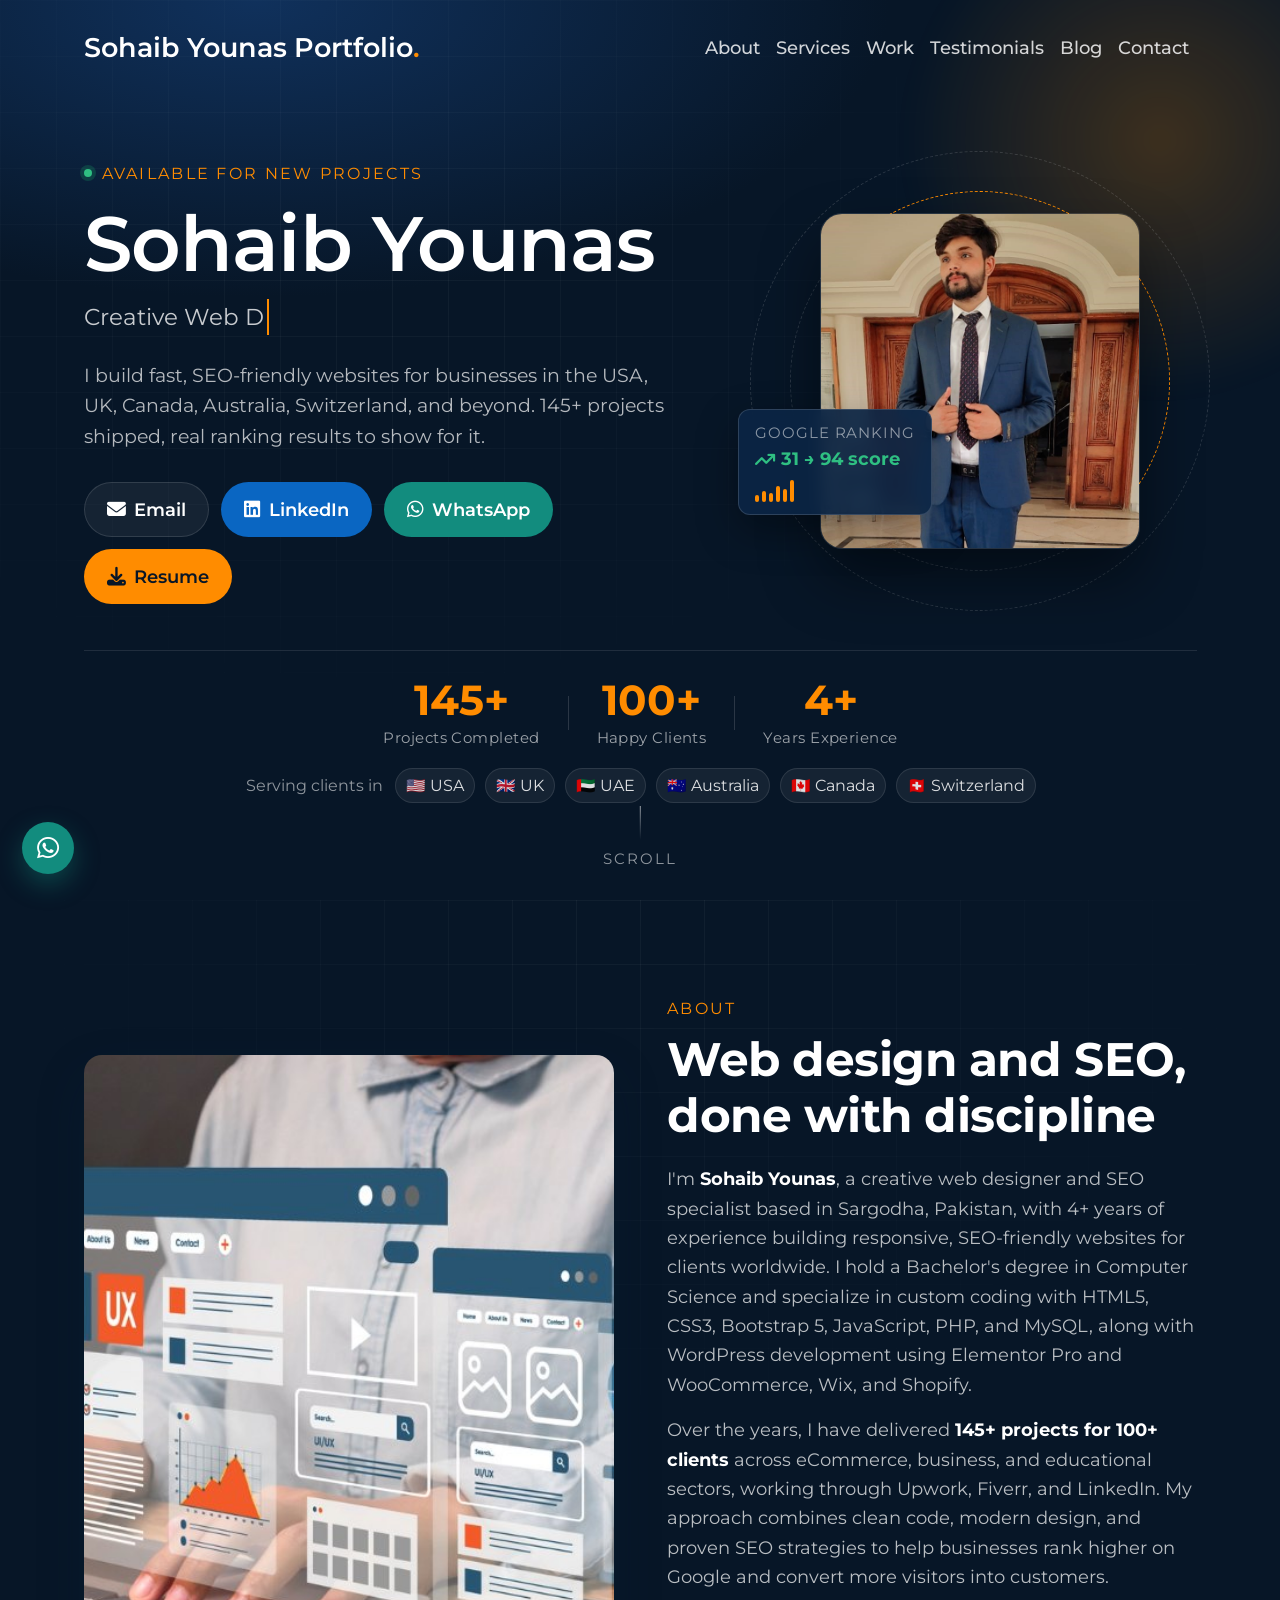
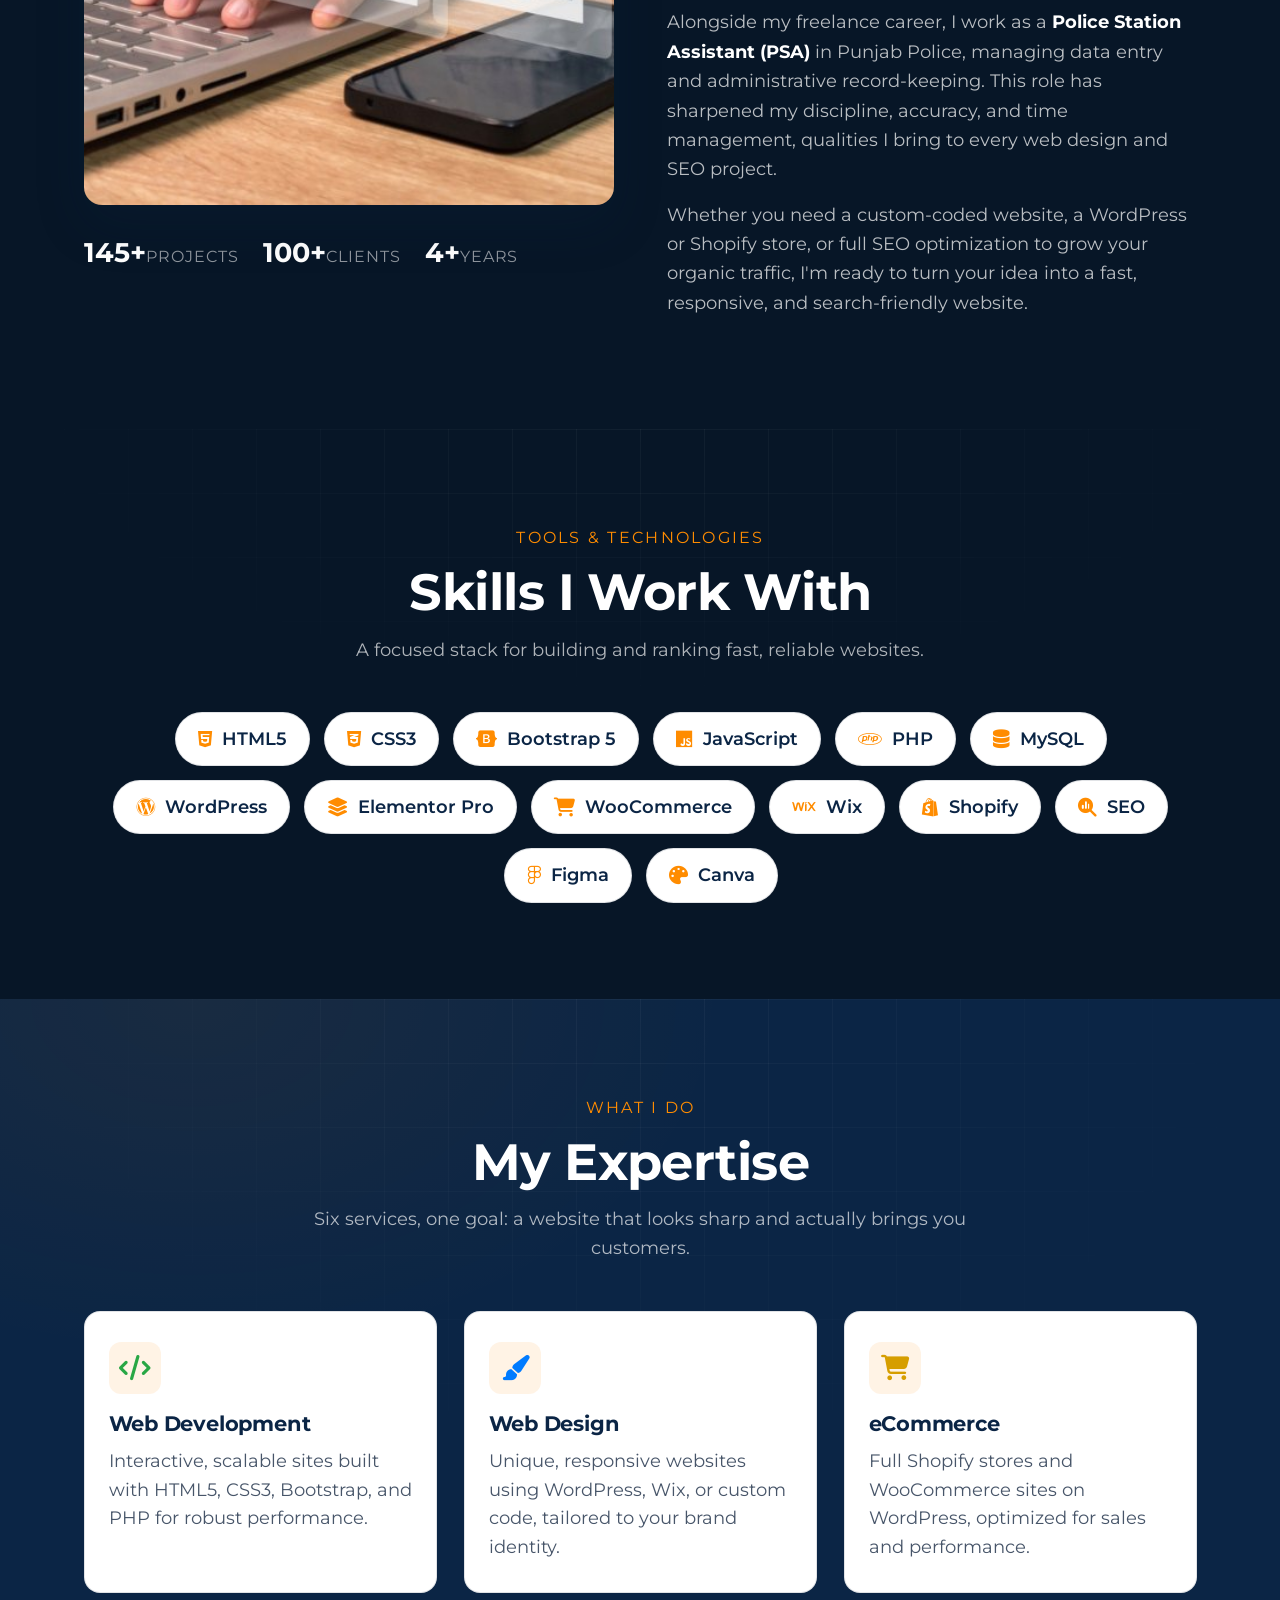
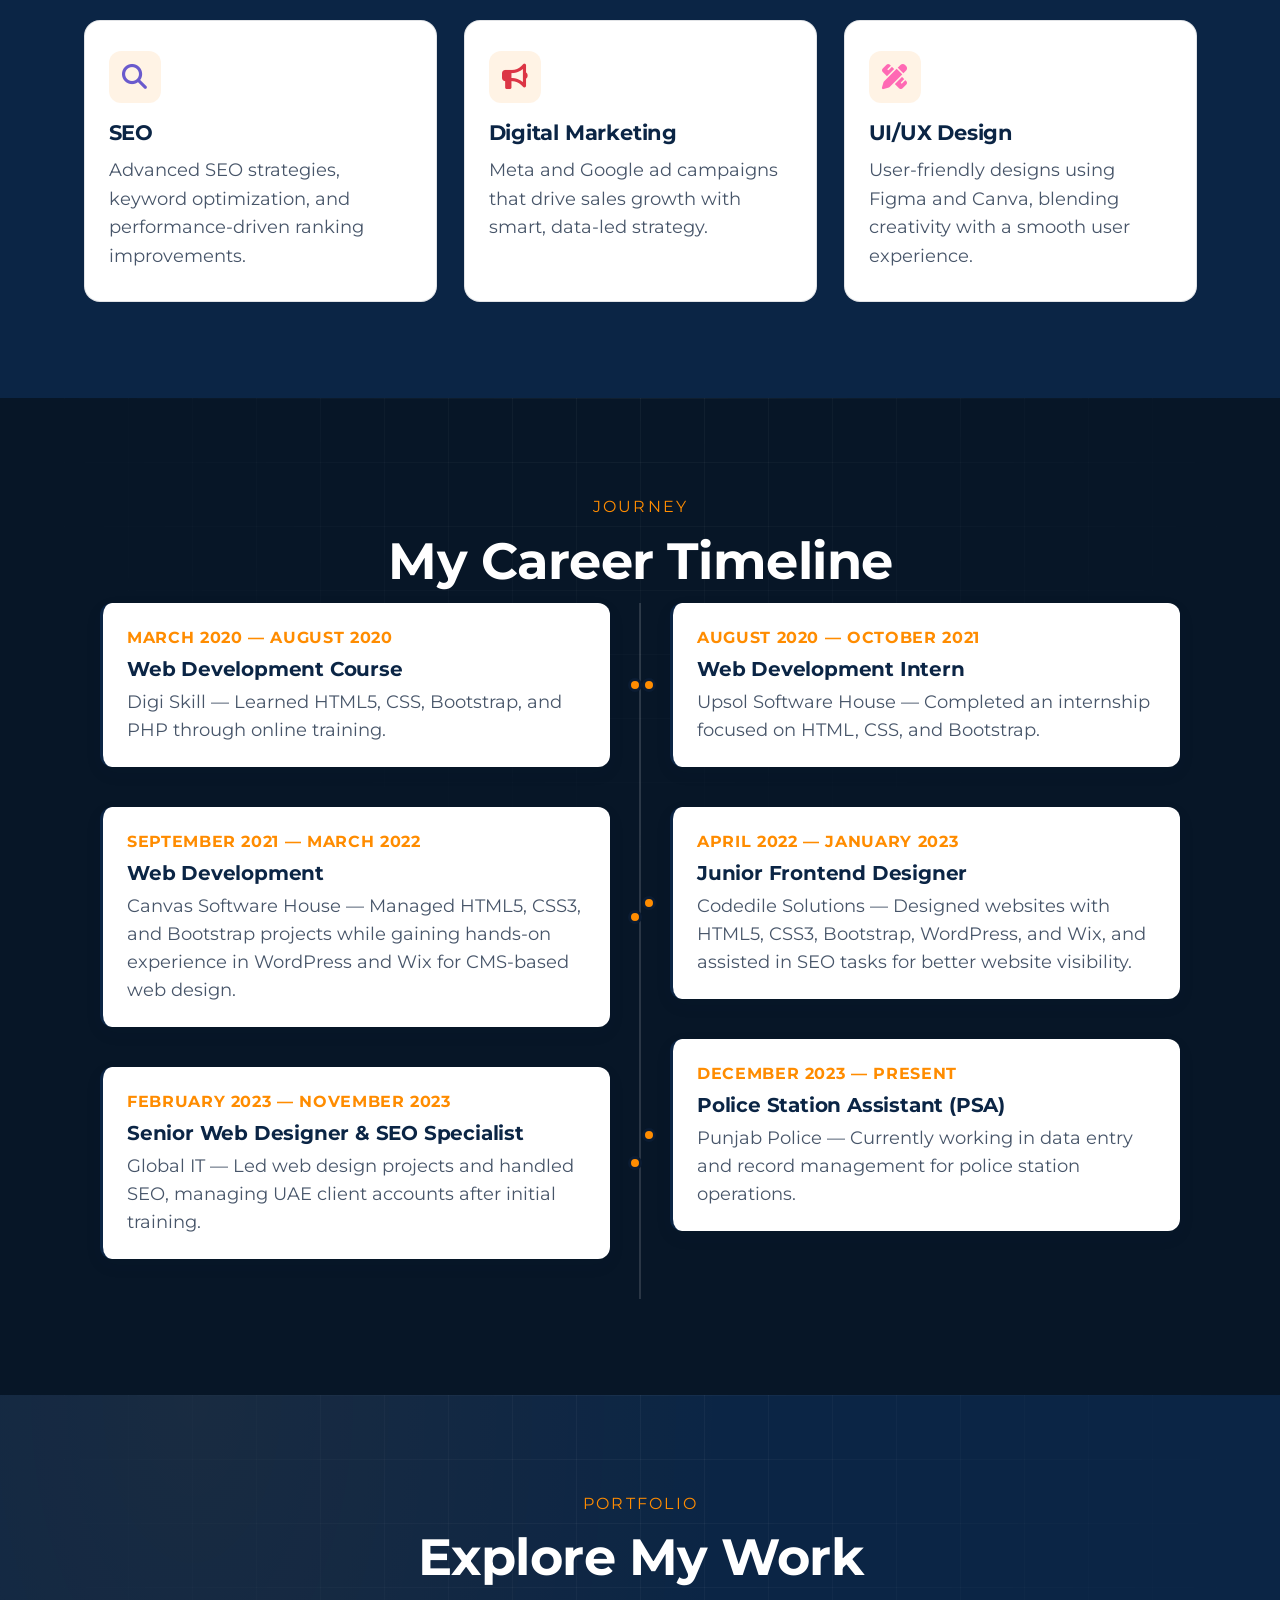
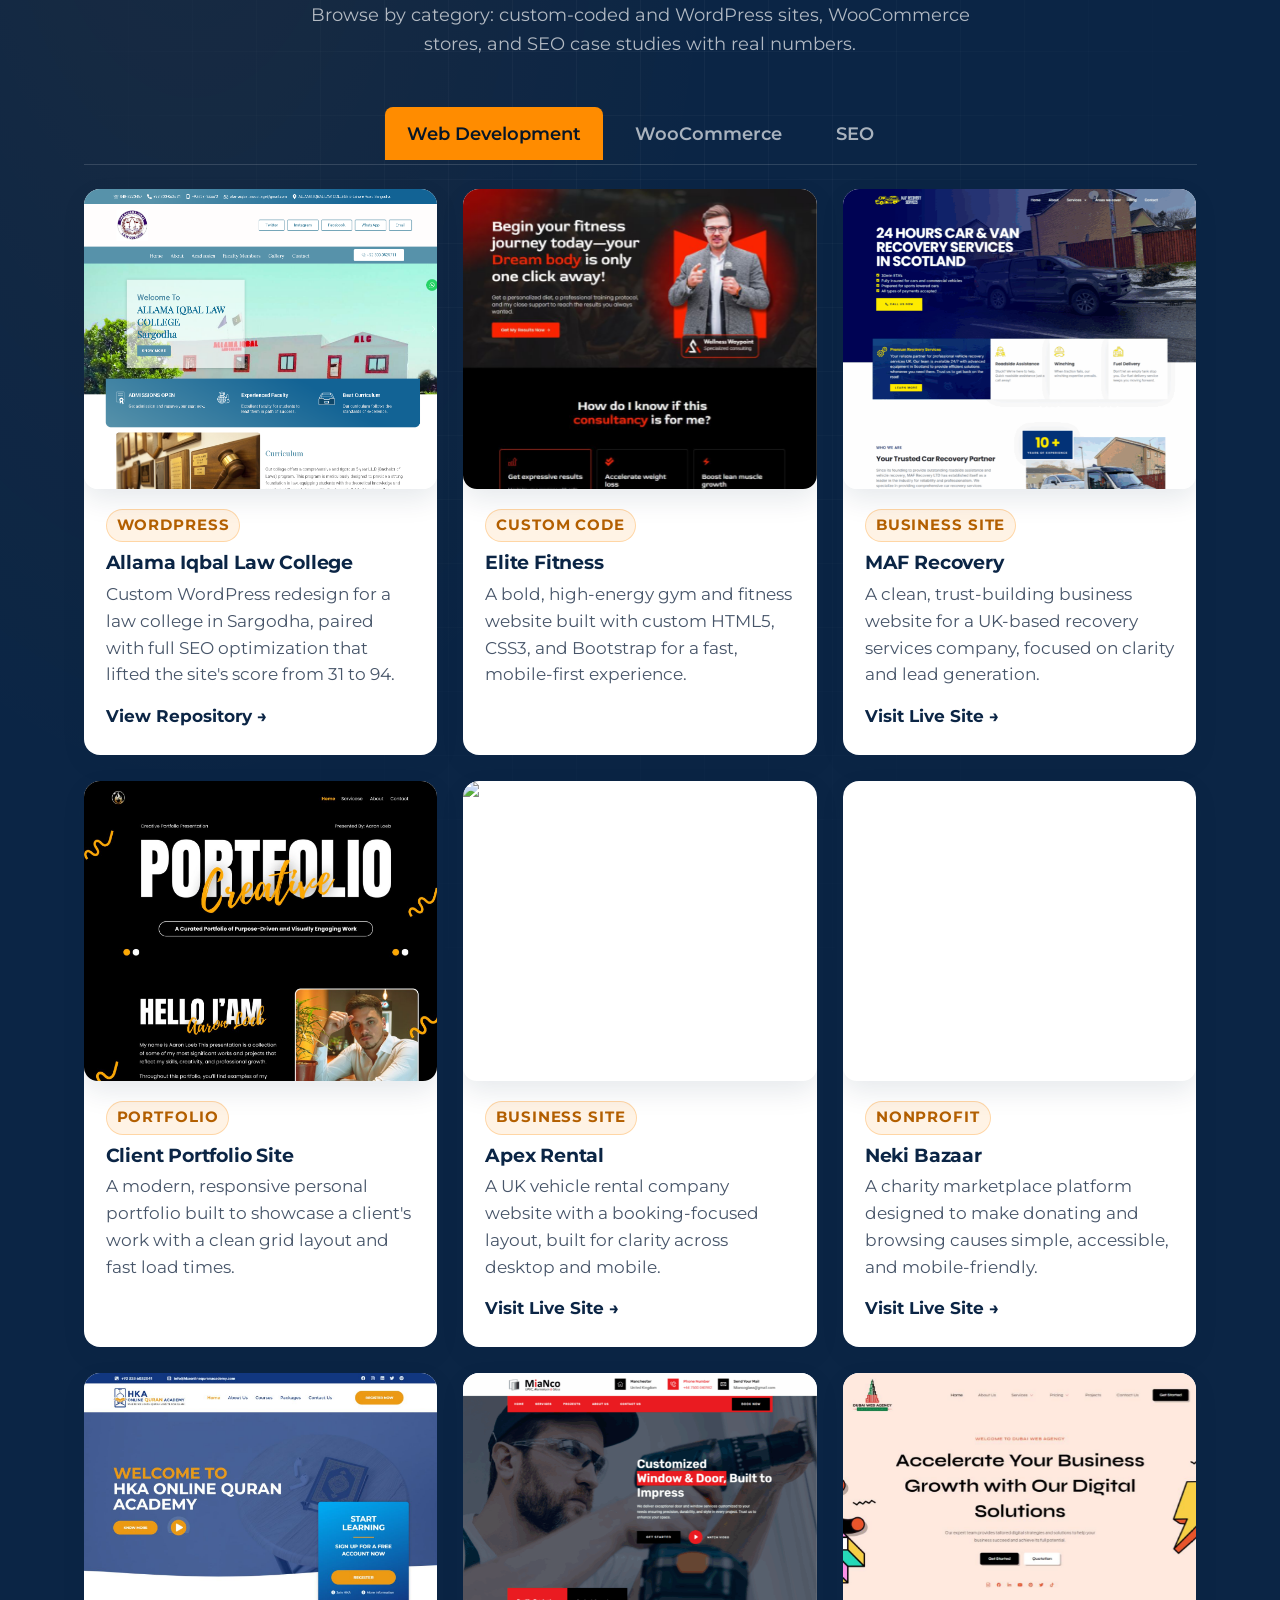
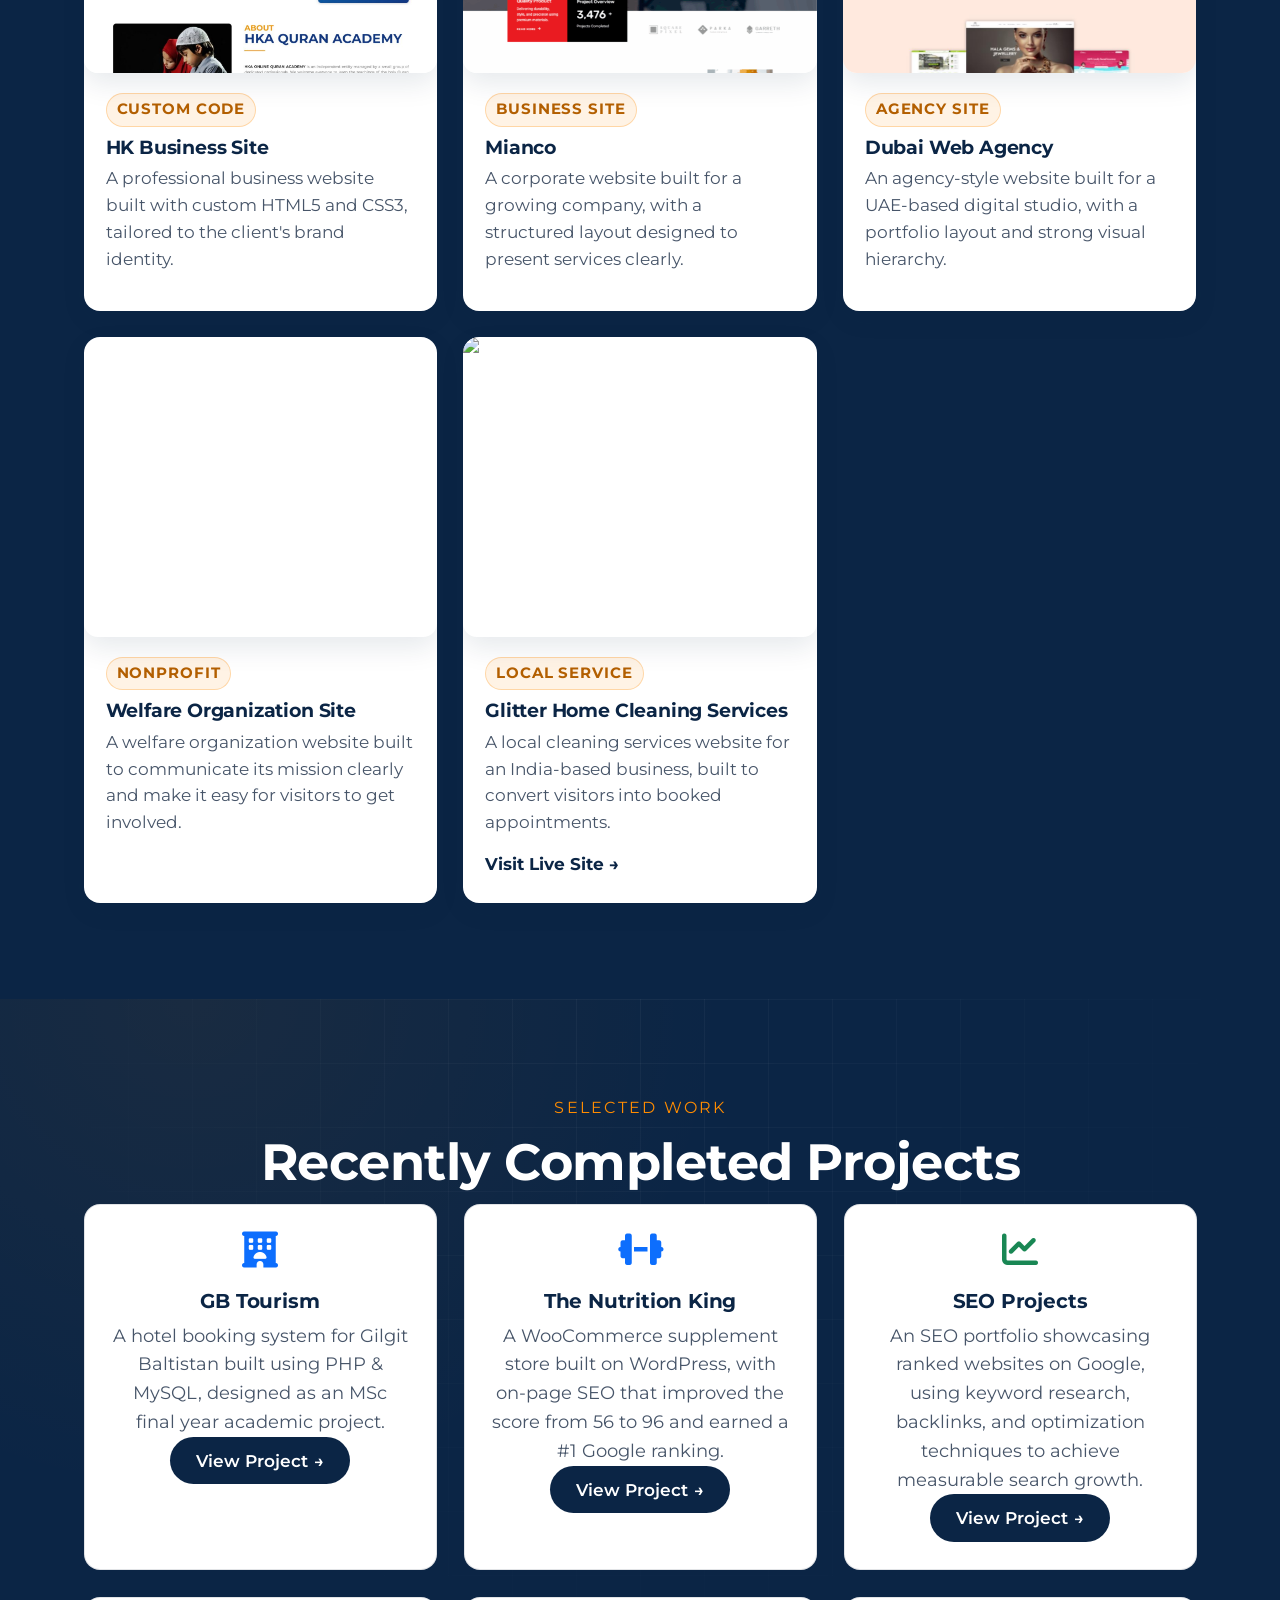
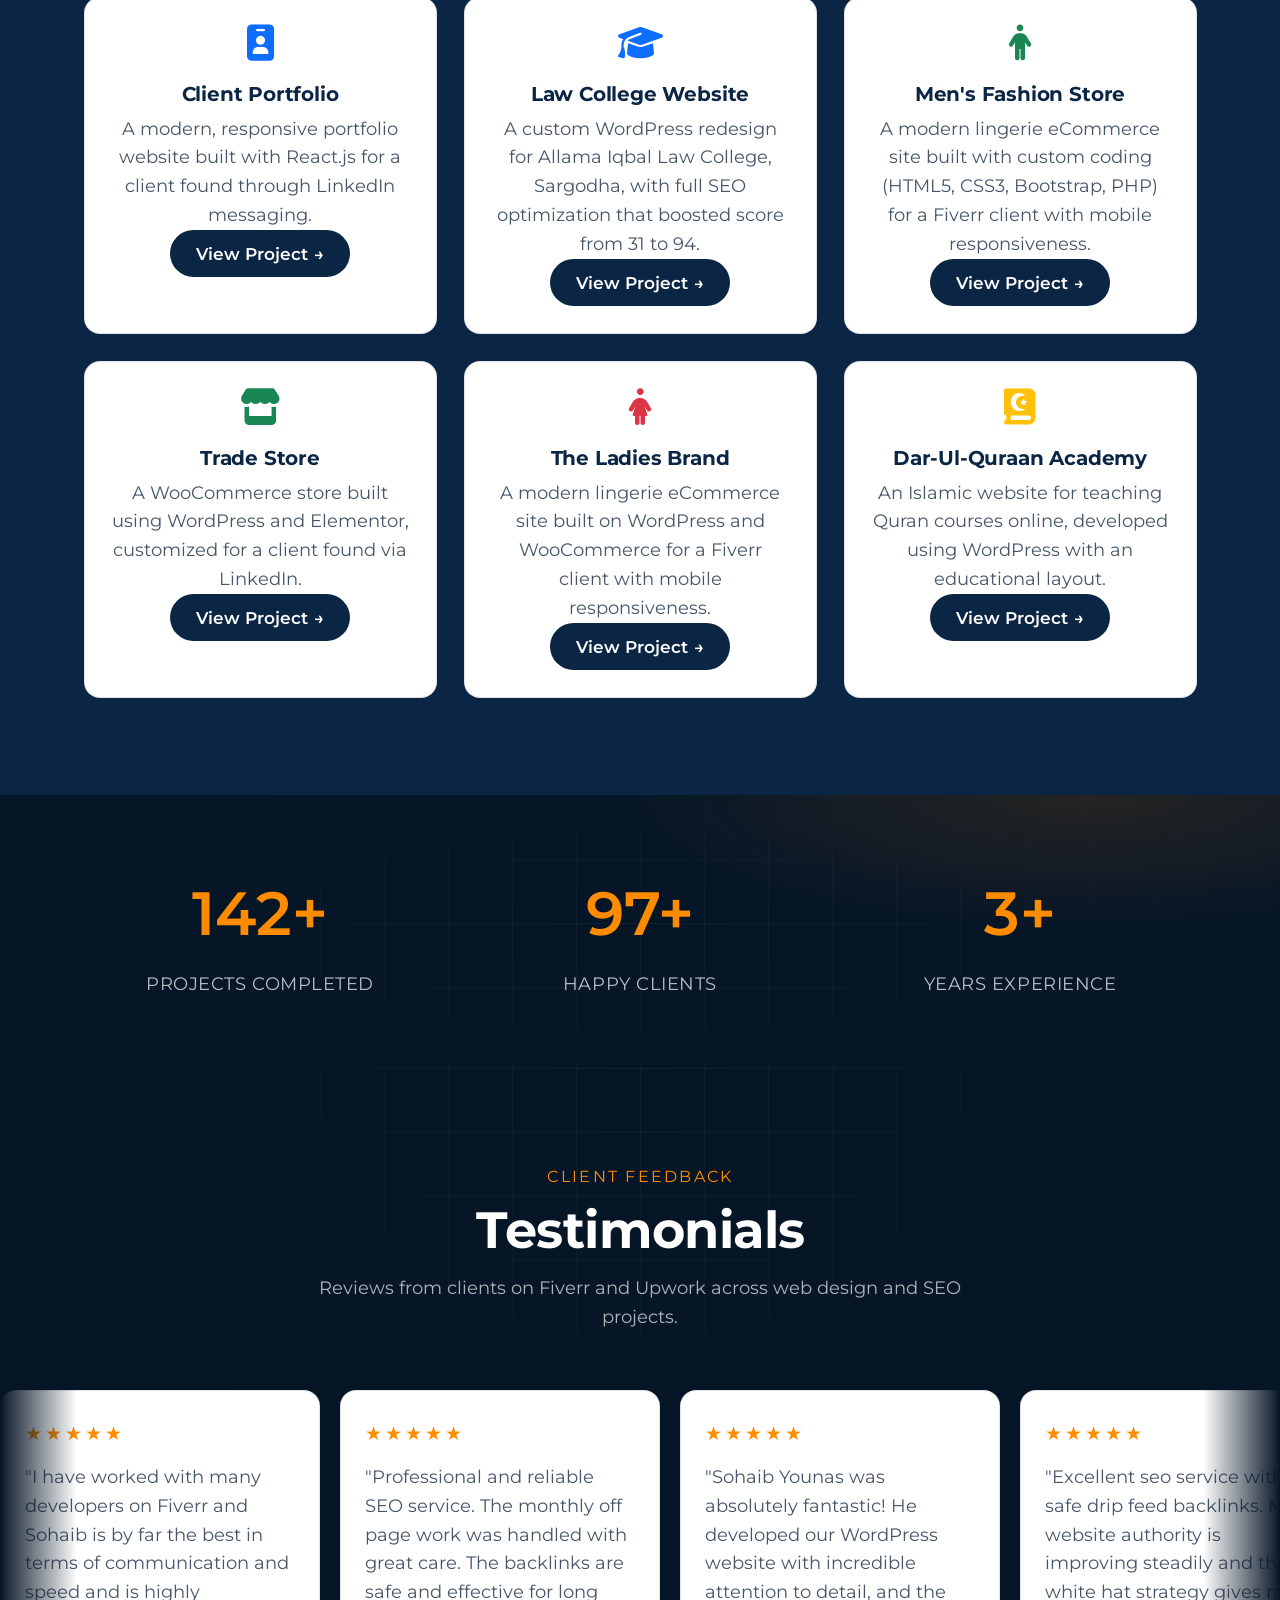
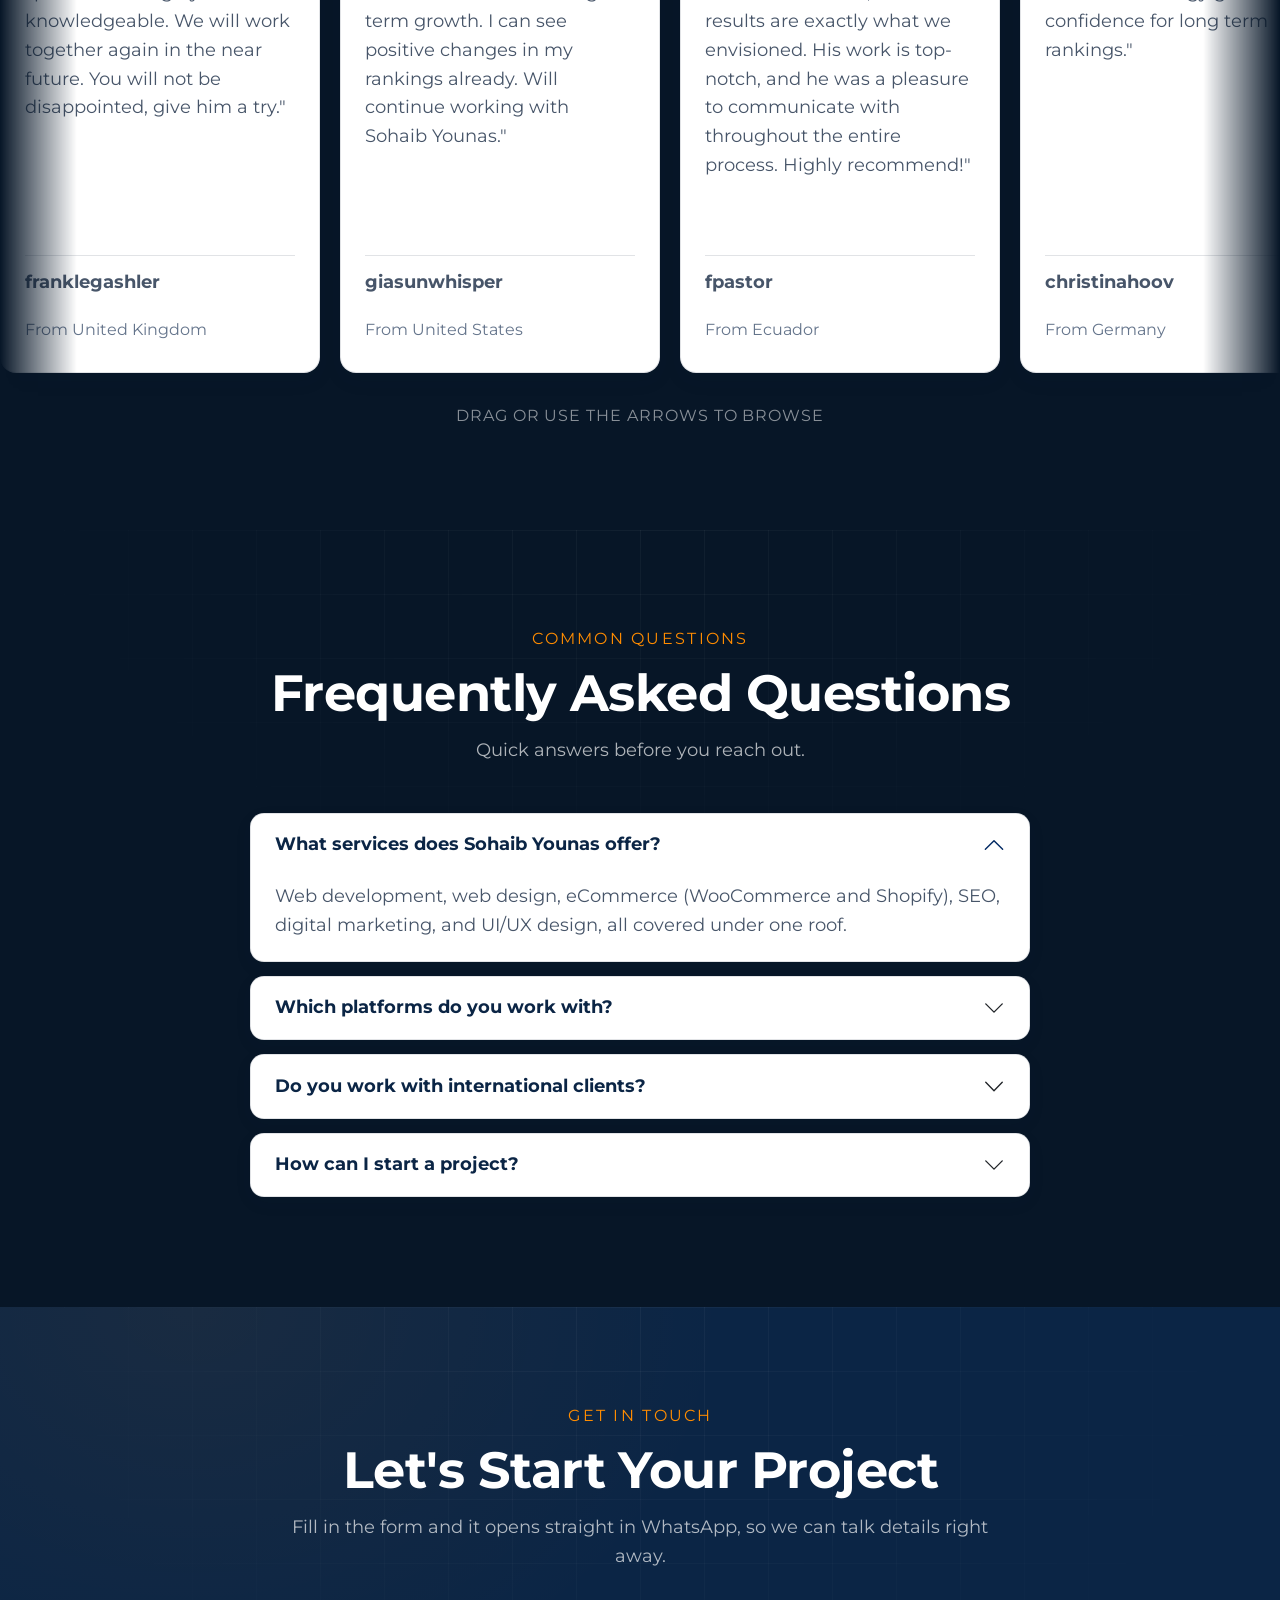
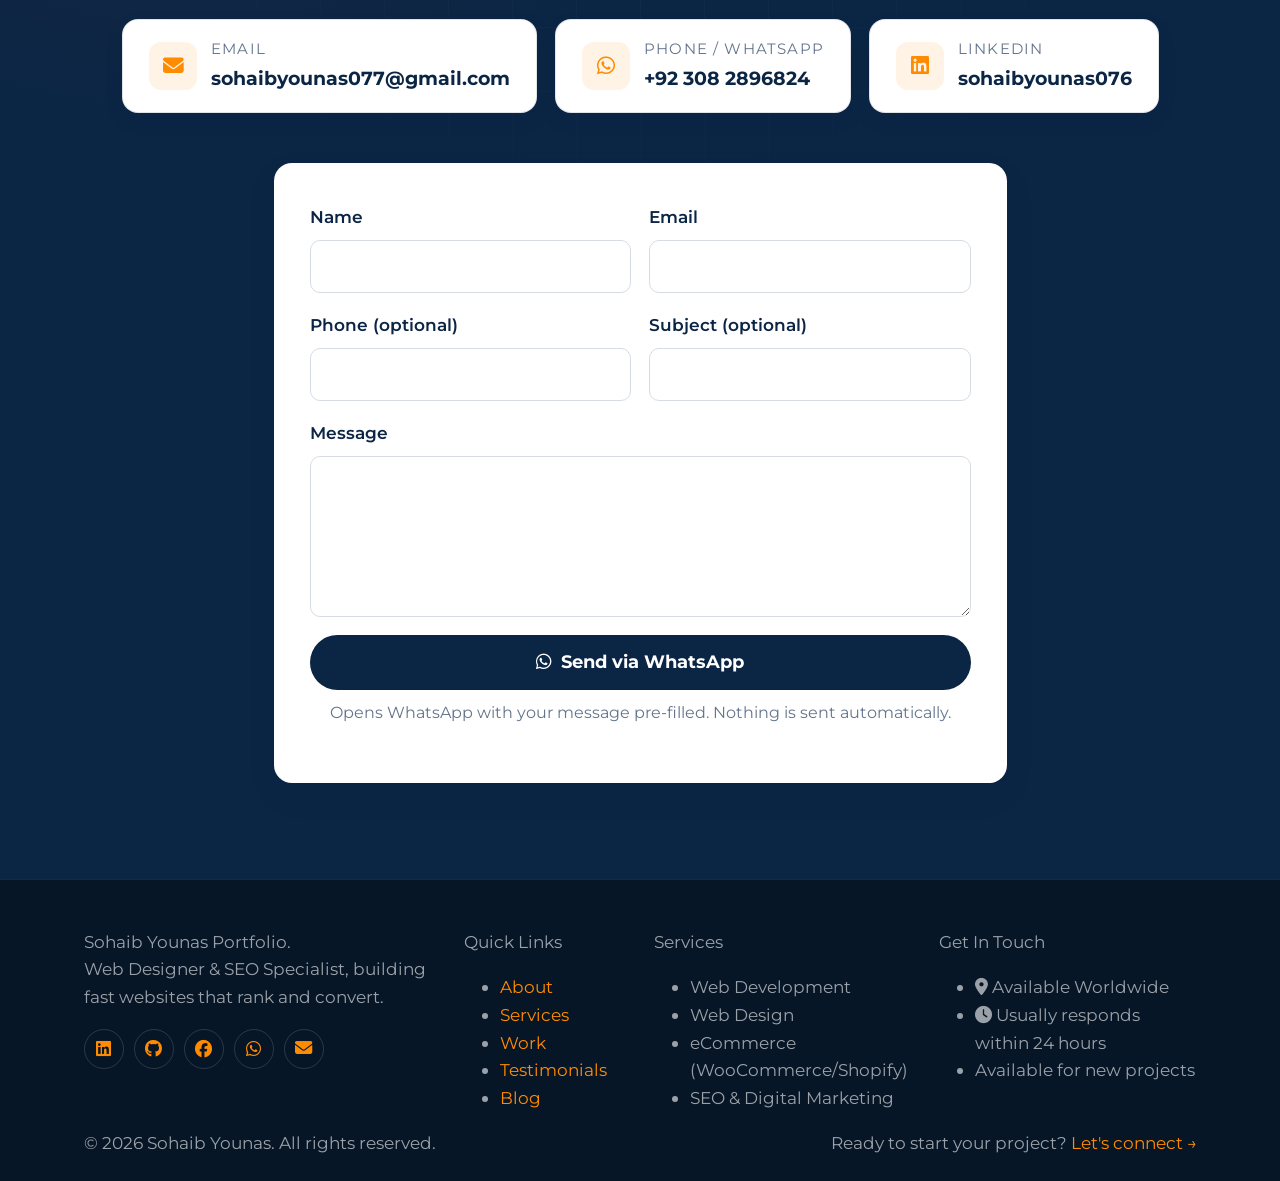
==== commit 19662bf7: "Update index.html" ====
--- a/index.html
+++ b/index.html
@@ -610,6 +610,23 @@
       <div class="tab-pane fade" id="seo" role="tabpanel" aria-labelledby="seo-tab">
         <div class="seo-case-grid">
           <div class="seo-case">
+            <div class="seo-case-images">
+              <img src="img/hiscolumn-seo-before.webp" alt="HisColumn.com WooCommerce site on-page SEO score before optimization, 27 percent" width="1095" height="616" onclick="openSeoLightbox(this.src, this.alt)" loading="lazy" decoding="async">
+              <img src="img/hiscolumn-seo-after.webp" alt="HisColumn.com WooCommerce site on-page SEO score after optimization, 96 percent" width="911" height="529" onclick="openSeoLightbox(this.src, this.alt)" loading="lazy" decoding="async">
+              <img src="img/hiscolumn-search-console-results.webp" alt="HisColumn.com Google Search Console results, 12,780 clicks and 42.5 percent CTR" width="1720" height="914" onclick="openSeoLightbox(this.src, this.alt)" loading="lazy" decoding="async">
+            </div>
+            <div class="seo-case-body">
+              <h3>HisColumn.com &mdash; WooCommerce Development &amp; Full SEO</h3>
+              <p>Built this WooCommerce store from the ground up and followed it with a complete SEO overhaul, taking on-page optimization from 27% to 96% and turning that into real, measurable Google Search traffic over 3 months.</p>
+              <div class="seo-stats">
+                <span class="seo-stat">27% &rarr; 96% On-Page Score</span>
+                <span class="seo-stat">12.78K Clicks</span>
+                <span class="seo-stat">17.64K Impressions</span>
+                <span class="seo-stat">42.5% Avg. CTR</span>
+              </div>
+            </div>
+          </div>
+          <div class="seo-case">
   <div class="seo-case-images">
     <img src="img/Asta_Sopify_Store_sell_results.webp"alt="Asta Shopify Store Google Search Console SEO performance results"width="2048"height="733"
          onclick="openSeoLightbox(this.src, this.alt)" loading="lazy" decoding="async">
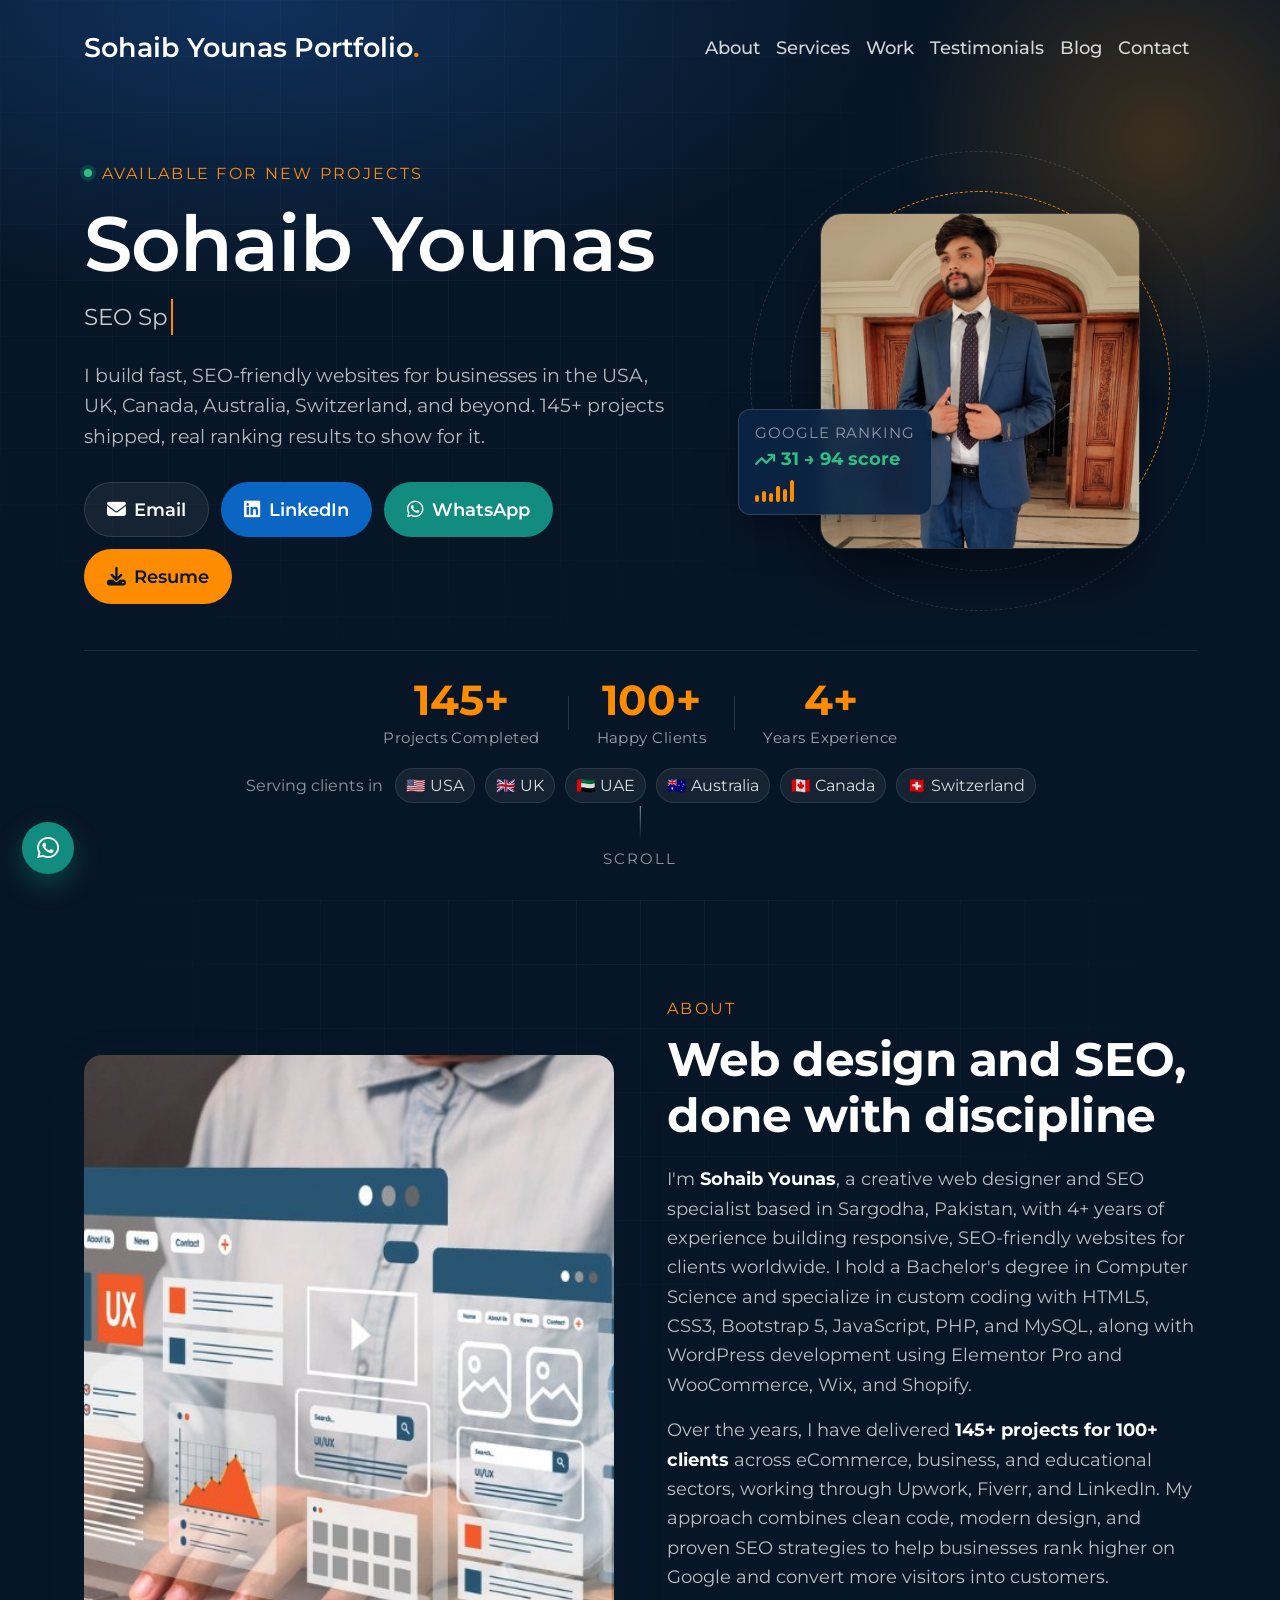
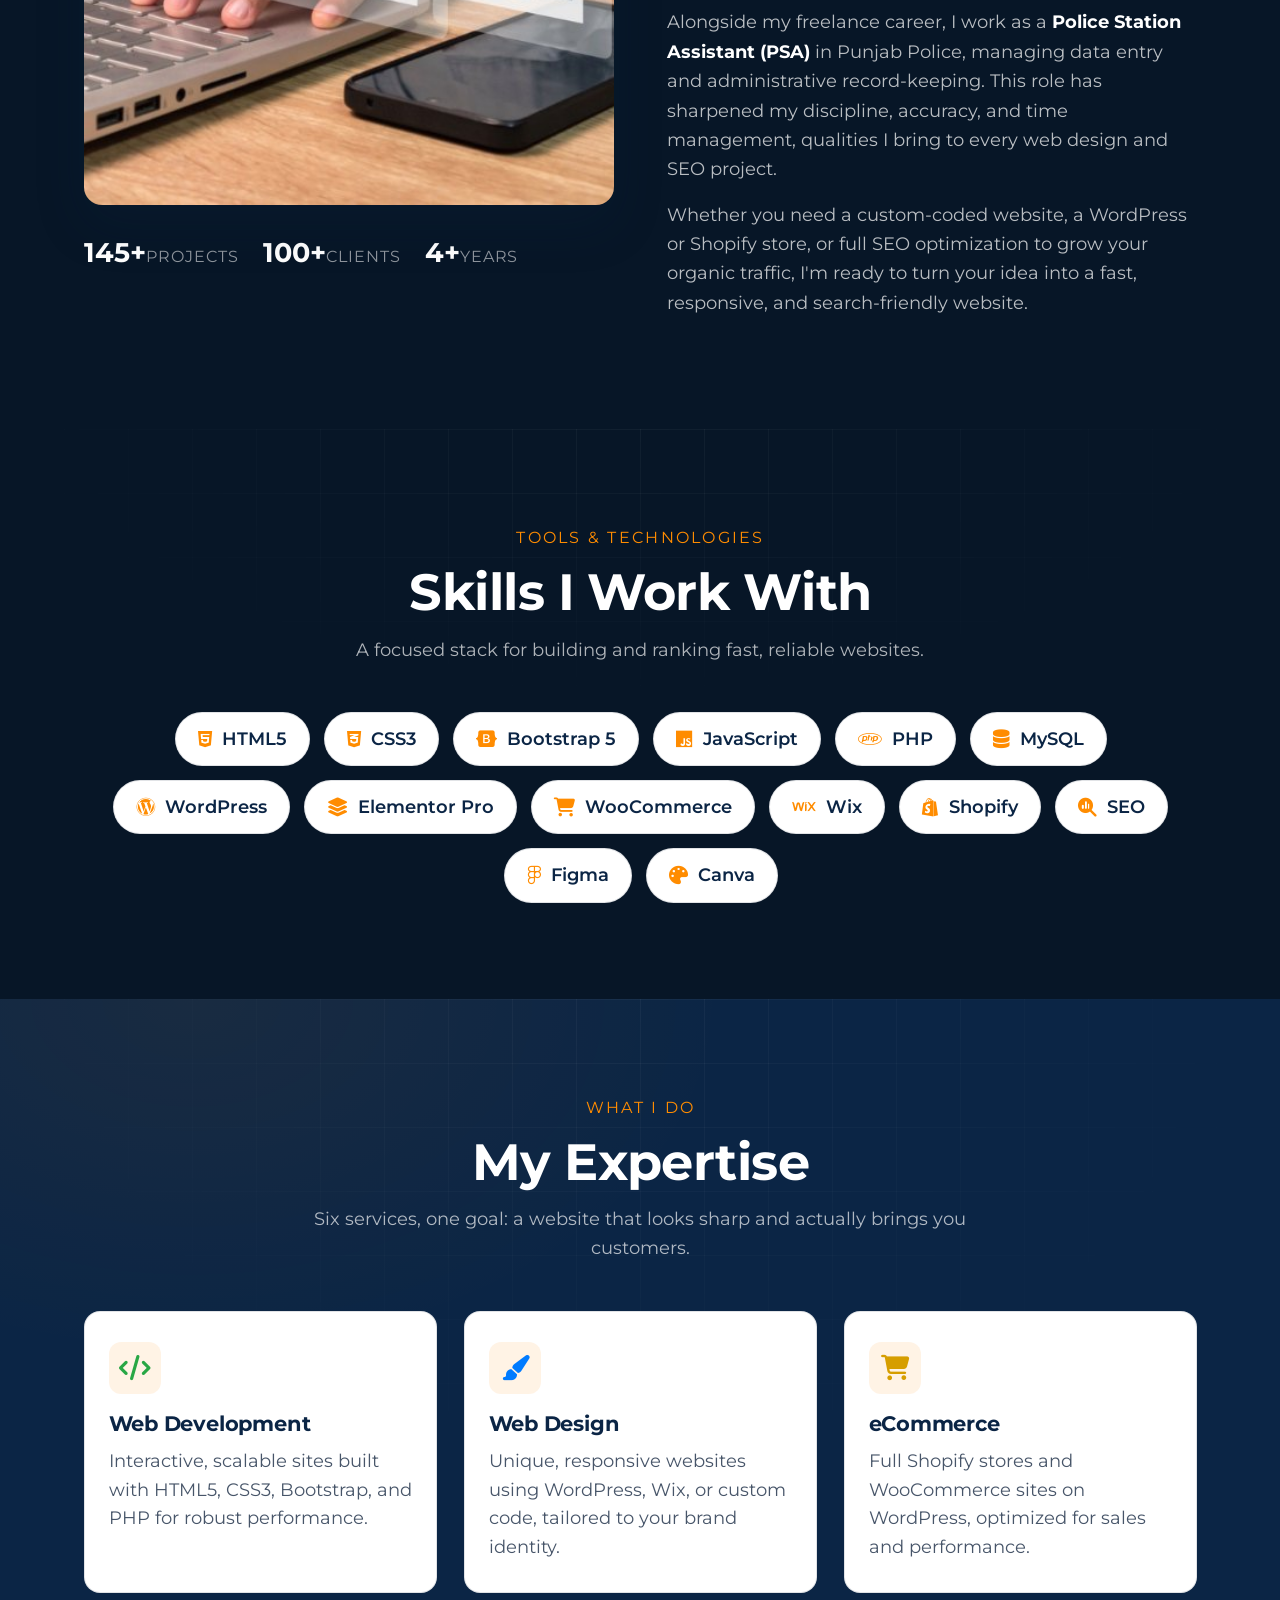
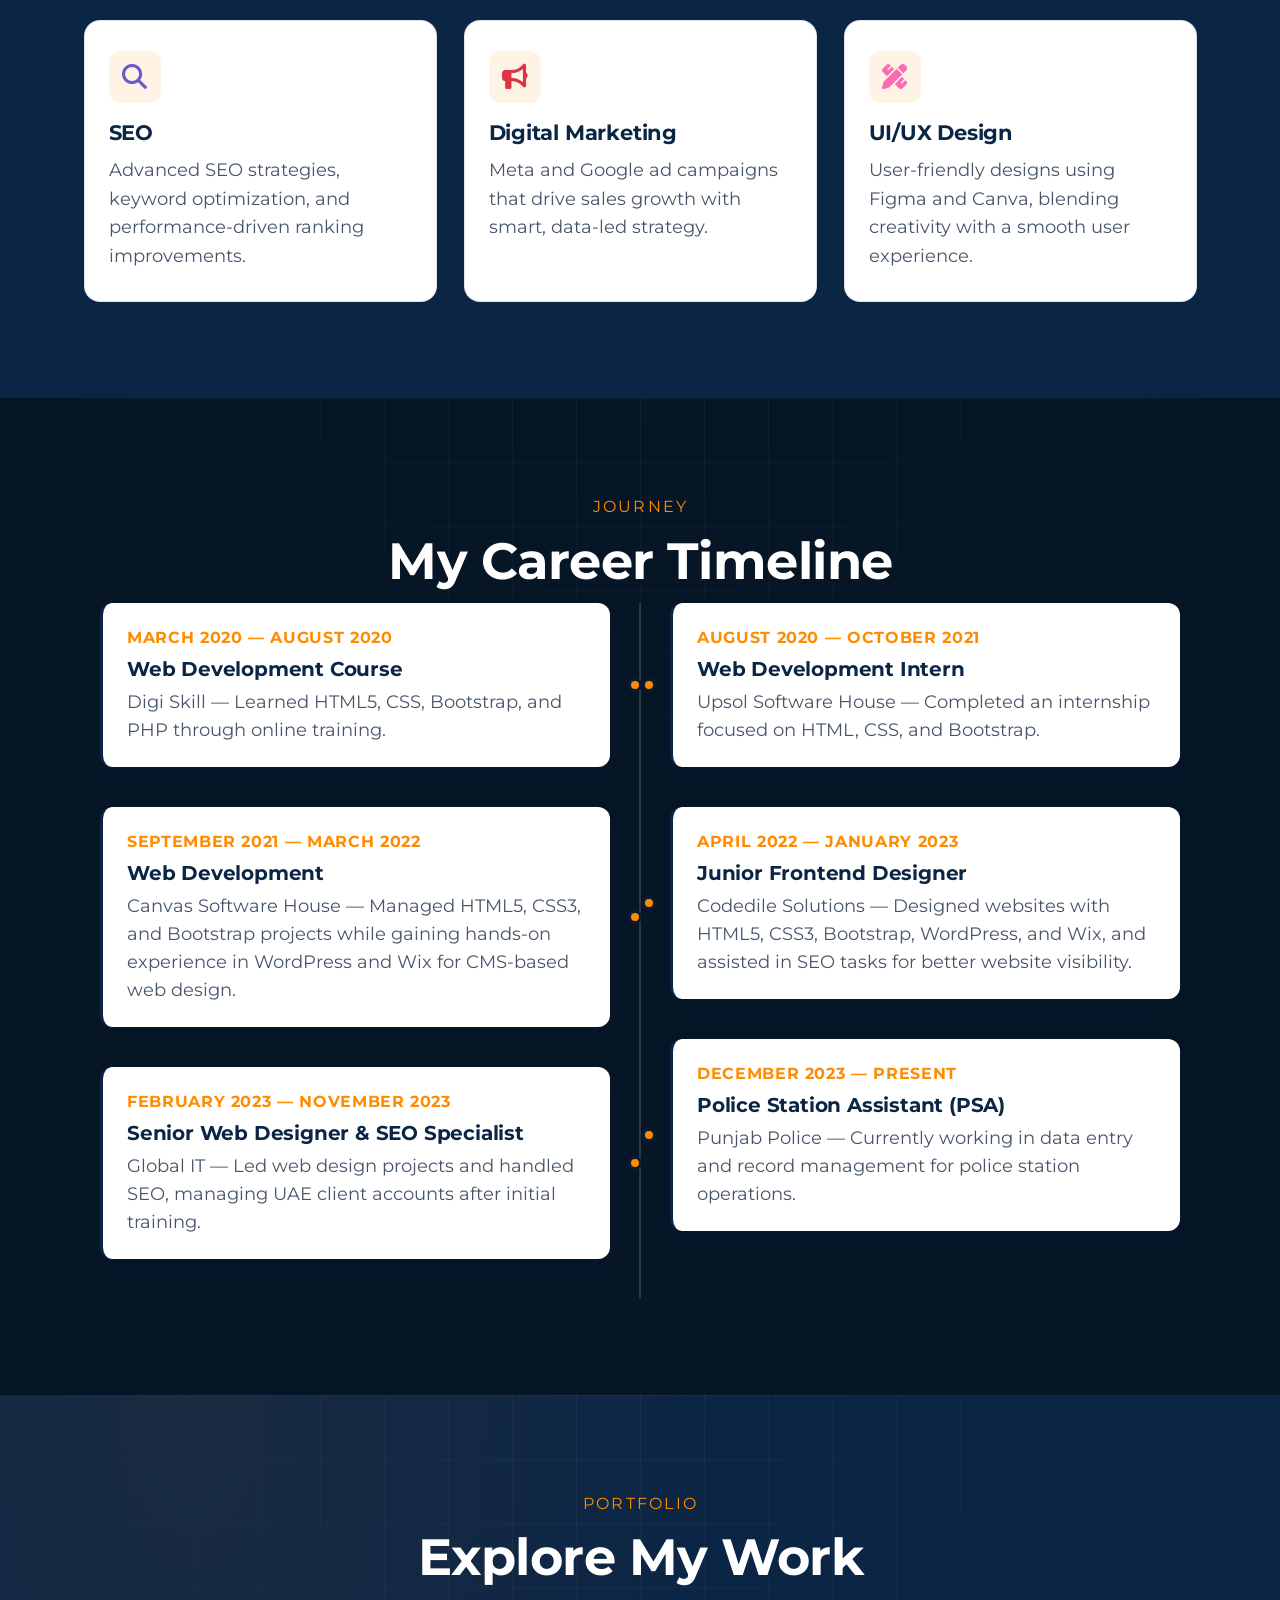
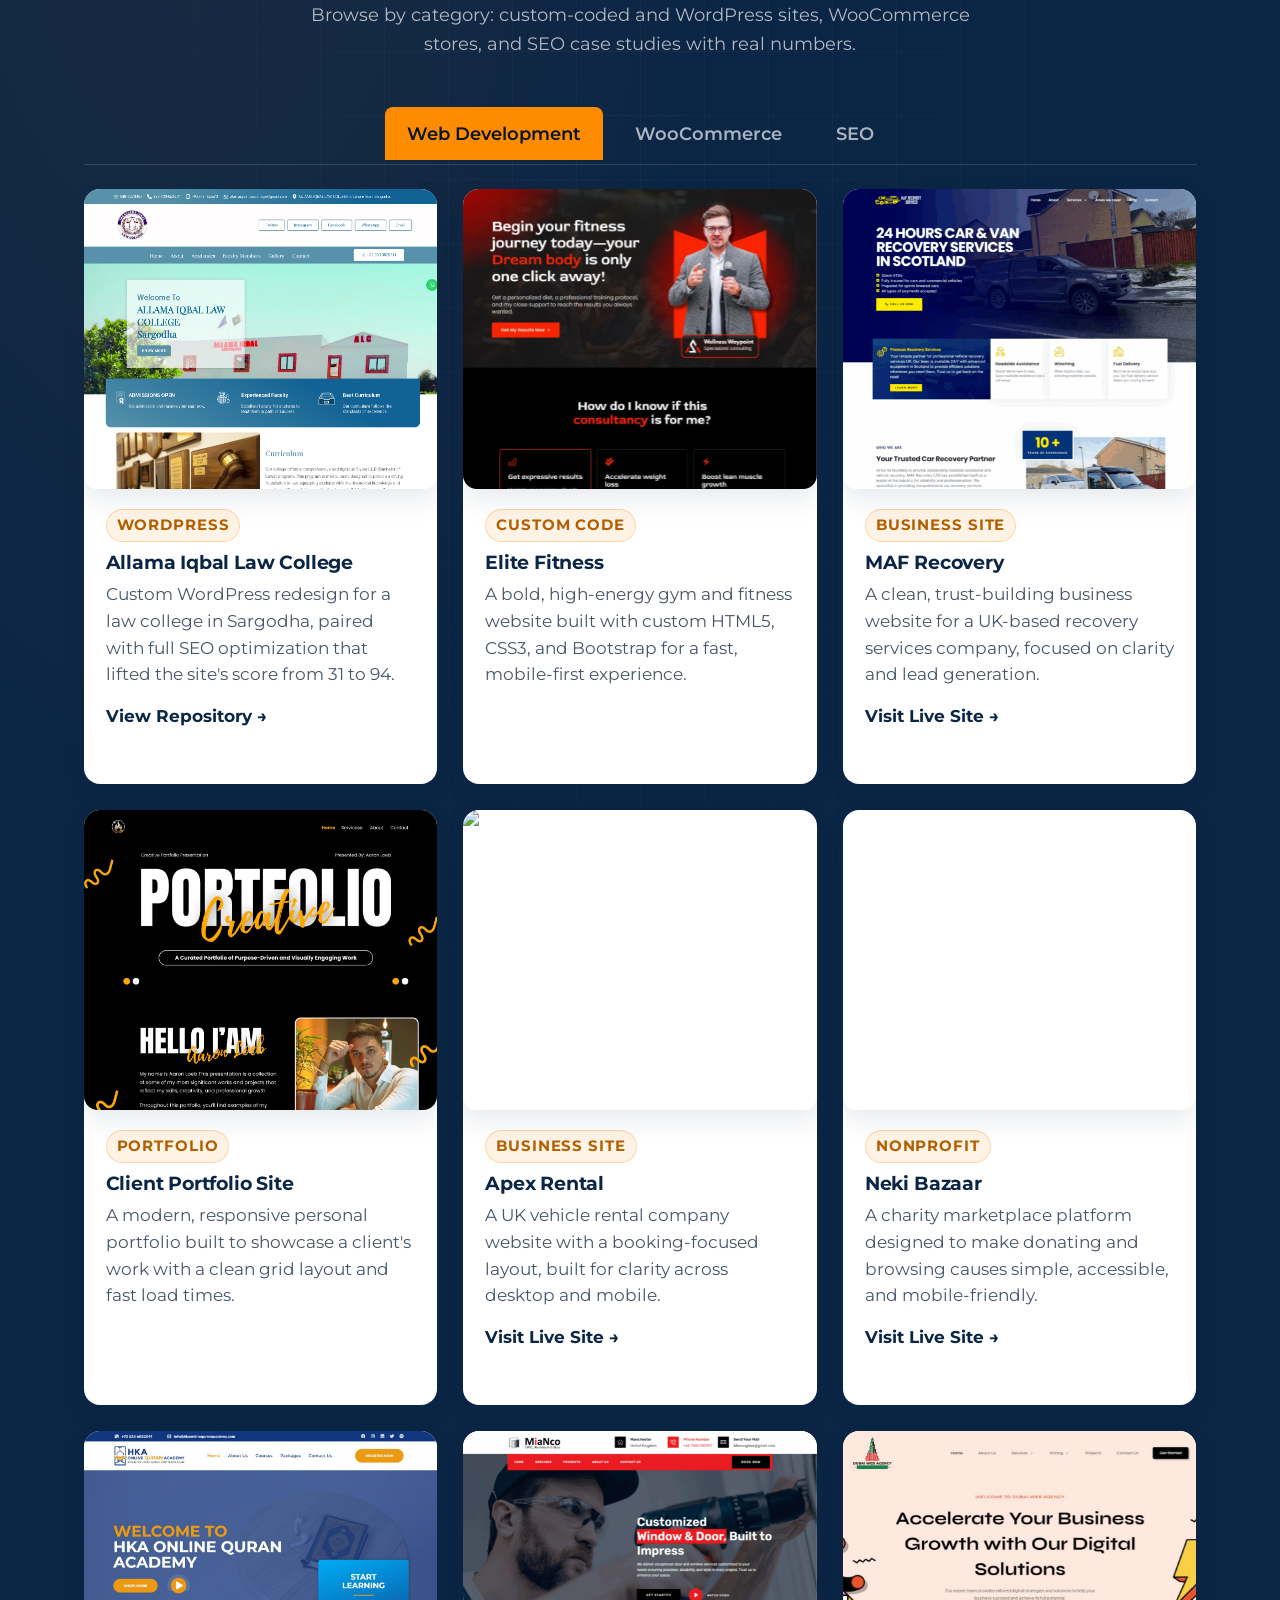
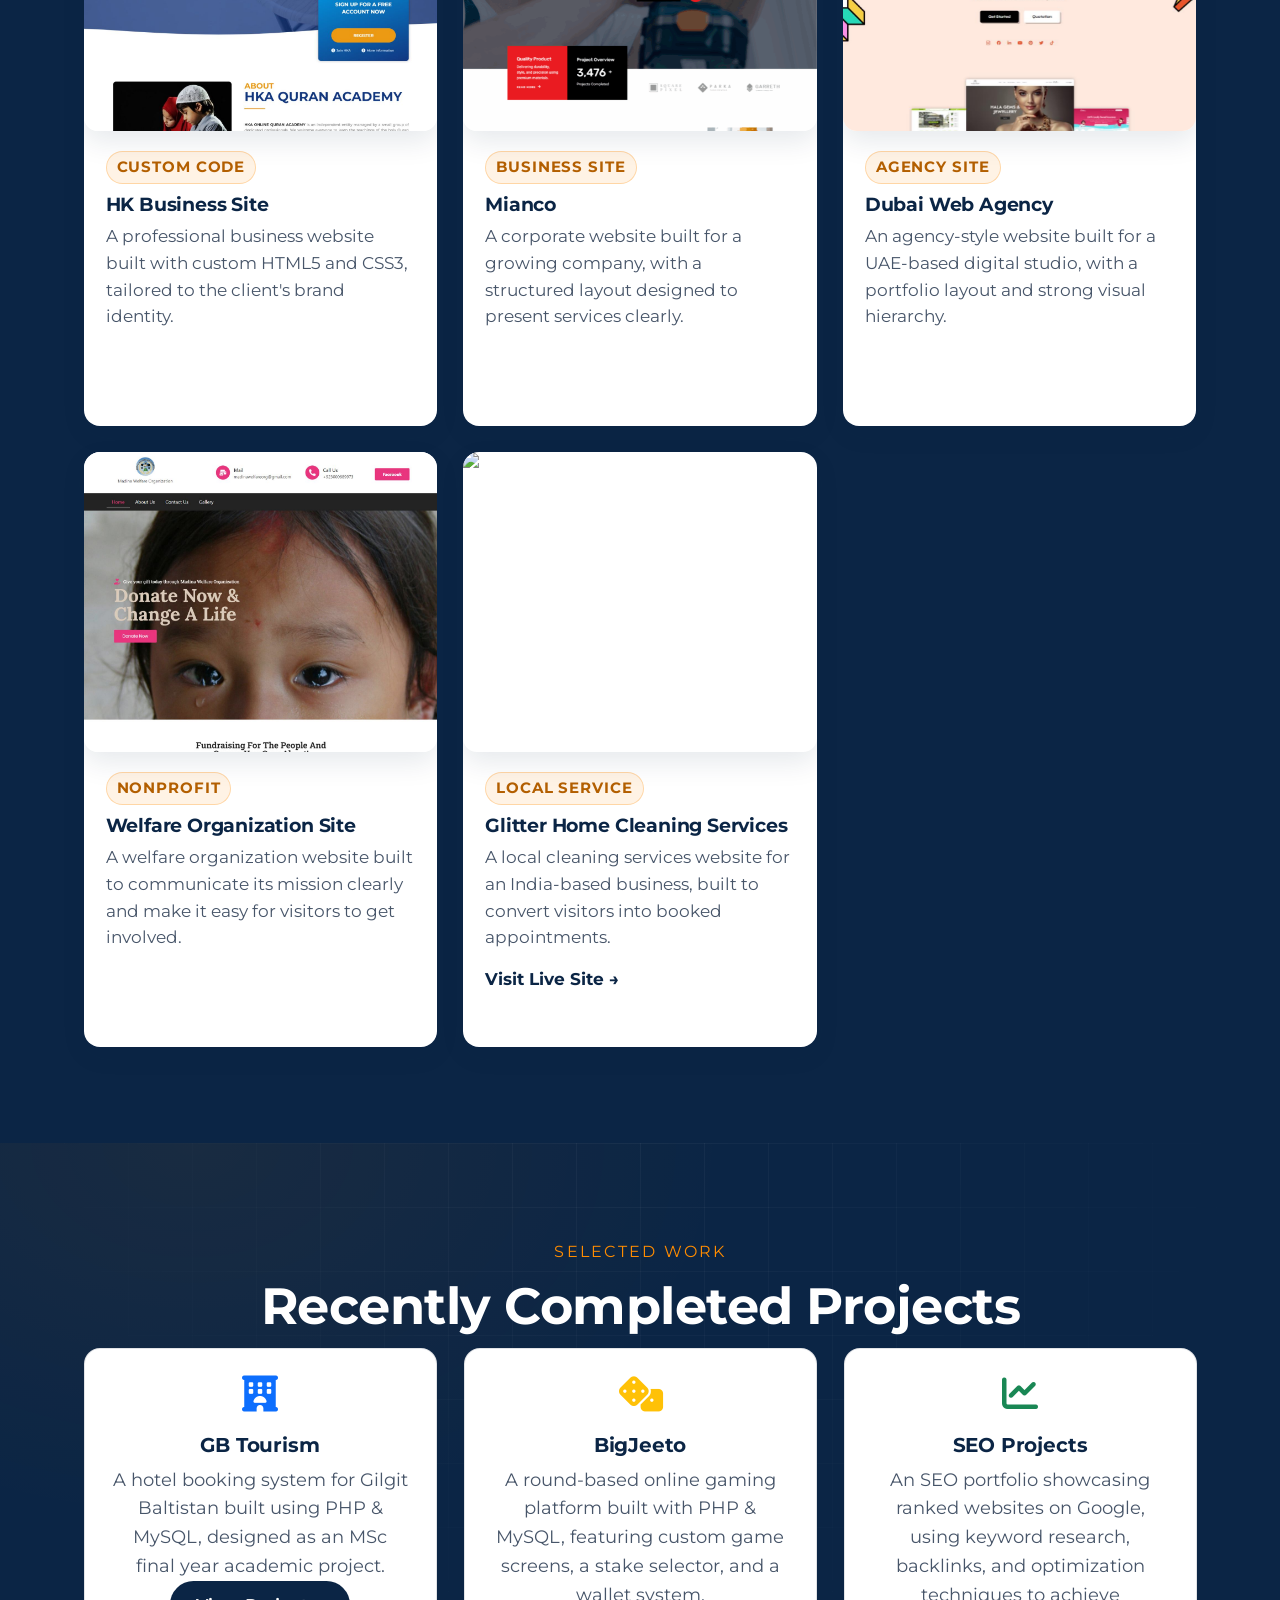
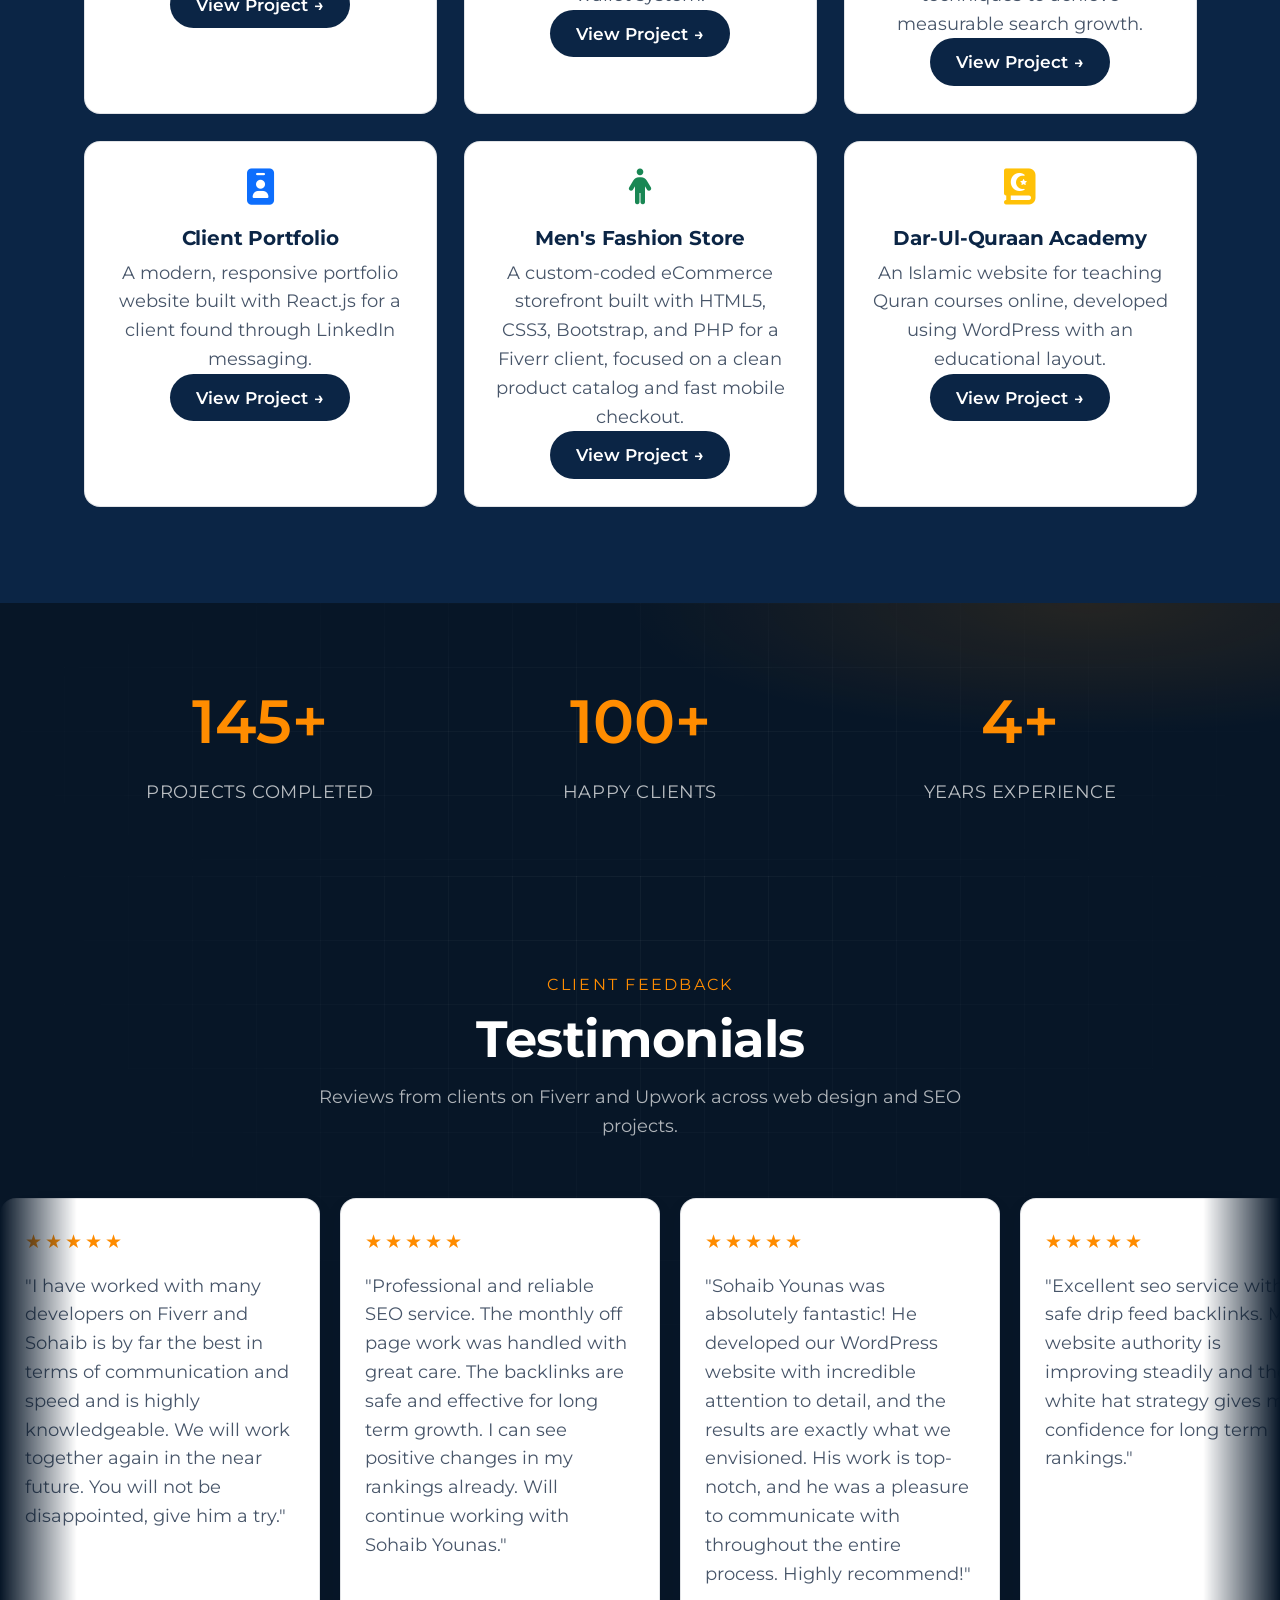
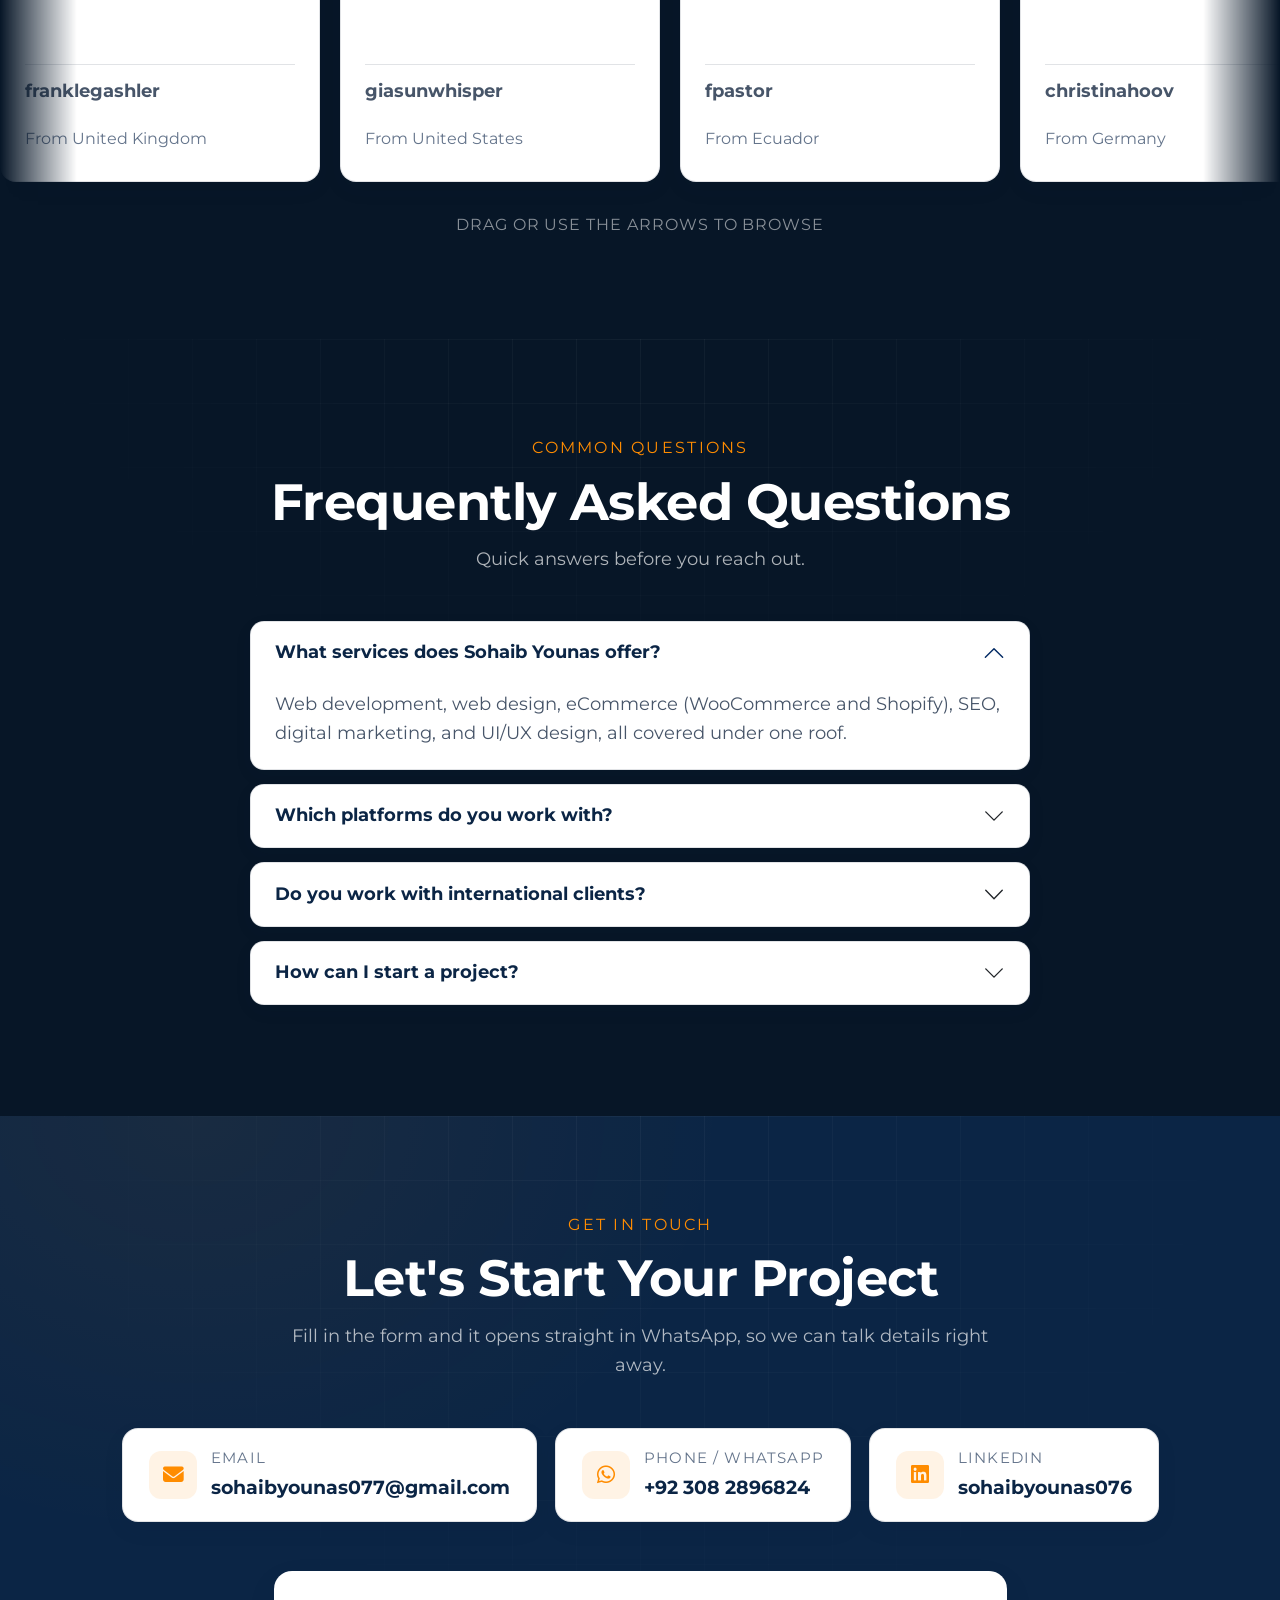
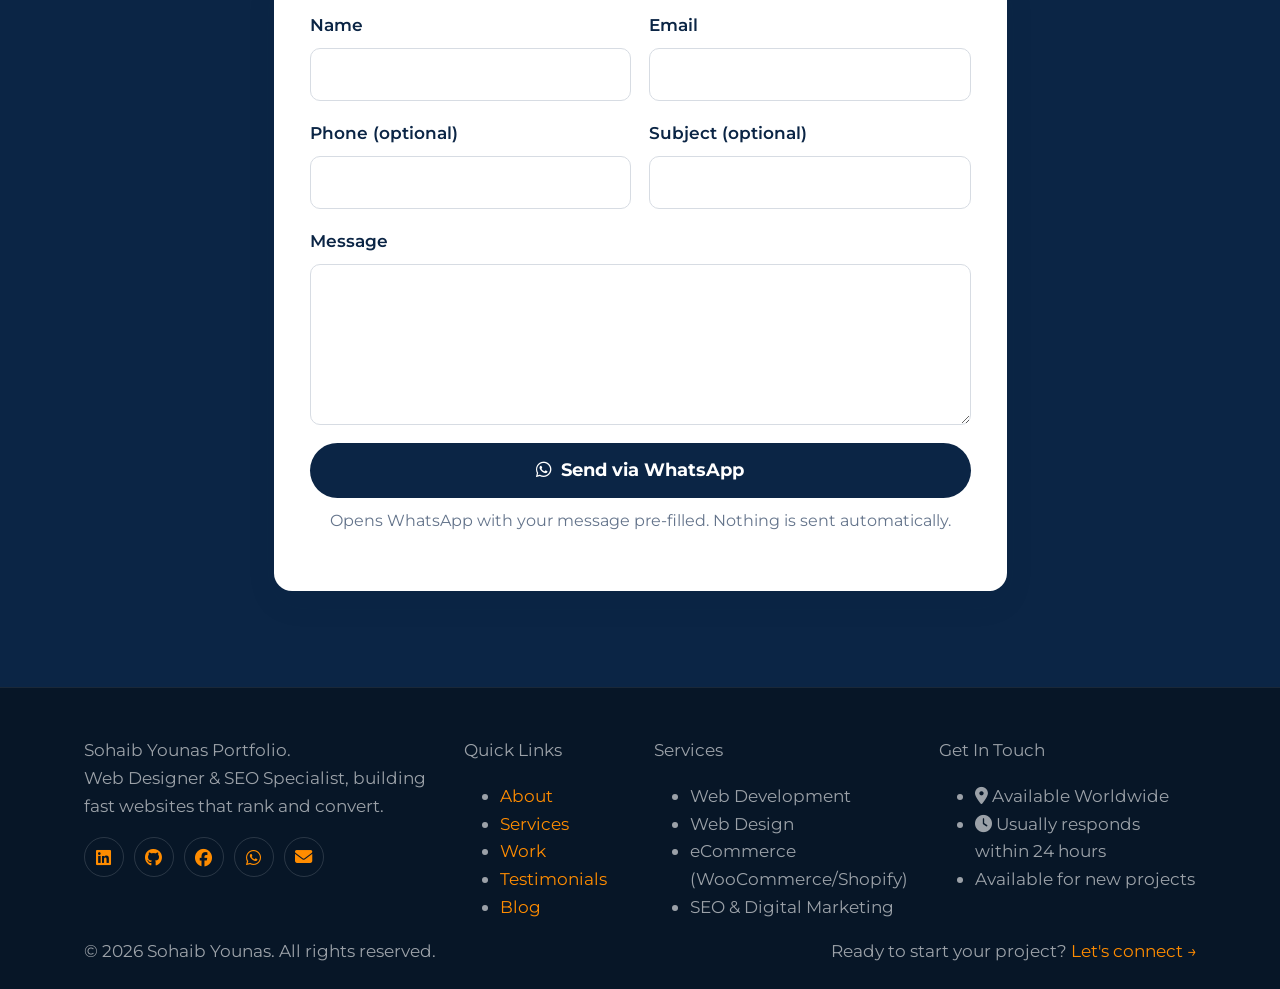
==== commit 906789f3: "Update index.html" ====
--- a/index.html
+++ b/index.html
@@ -18,14 +18,14 @@
   <meta property="twitter:url" content="https://sohaibyounas076.github.io/portfolio/">
   <meta property="twitter:title" content="Sohaib Younas | Creative Web Designer & SEO Specialist for Global Clients">
   <meta property="twitter:description" content="4+ years experience in HTML5, CSS3, WordPress, Shopify, and SEO. Serving clients across USA, UK, Europe, Australia, India, and the Middle East. View my portfolio.">
-  <meta property="twitter:image" content="https://sohaibyounas076.github.io/portfolio/img/Socialmedia_banner.png">
+  <meta property="twitter:image" content="https://sohaibyounas076.github.io/portfolio/img/logo-preview.png">
   <meta property="og:type" content="website">
   <meta property="og:url" content="https://sohaibyounas076.github.io/portfolio/">
   <meta property="og:title" content="Sohaib Younas | Creative Web Designer & SEO Specialist for Global Clients">
   <meta property="og:description" content="4+ years experience in HTML5, CSS3, WordPress, Shopify, and SEO. Serving clients across USA, UK, Europe, Australia, India, and the Middle East. View my portfolio.">
-  <meta property="og:image" content="https://sohaibyounas076.github.io/portfolio/img/Socialmedia_banner.png">
-  <meta property="og:image:width" content="1200">
-  <meta property="og:image:height" content="630">
+  <meta property="og:image" content="https://sohaibyounas076.github.io/portfolio/img/logo-preview.png">
+  <meta property="og:image:width" content="512">
+  <meta property="og:image:height" content="512">
   <meta property="og:locale" content="en_US">
   <meta name="theme-color" content="#071627">
   <meta name="format-detection" content="telephone=no">
@@ -458,6 +458,7 @@
               <span class="work-case-tag">Custom Code</span>
               <h3>Elite Fitness</h3>
               <p>A bold, high-energy gym and fitness website built with custom HTML5, CSS3, and Bootstrap for a fast, mobile-first experience.</p>
+              <span class="work-case-note">Private client project, live link not publicly shared</span>
             </div>
           </div>
 
@@ -477,6 +478,7 @@
               <span class="work-case-tag">Portfolio</span>
               <h3>Client Portfolio Site</h3>
               <p>A modern, responsive personal portfolio built to showcase a client's work with a clean grid layout and fast load times.</p>
+              <span class="work-case-note">Private client project, live link not publicly shared</span>
             </div>
           </div>
 
@@ -506,6 +508,7 @@
               <span class="work-case-tag">Custom Code</span>
               <h3>HK Business Site</h3>
               <p>A professional business website built with custom HTML5 and CSS3, tailored to the client's brand identity.</p>
+              <span class="work-case-note">Private client project, live link not publicly shared</span>
             </div>
           </div>
 
@@ -515,6 +518,7 @@
               <span class="work-case-tag">Business Site</span>
               <h3>Mianco</h3>
               <p>A corporate website built for a growing company, with a structured layout designed to present services clearly.</p>
+              <span class="work-case-note">Private client project, live link not publicly shared</span>
             </div>
           </div>
 
@@ -524,6 +528,7 @@
               <span class="work-case-tag">Agency Site</span>
               <h3>Dubai Web Agency</h3>
               <p>An agency-style website built for a UAE-based digital studio, with a portfolio layout and strong visual hierarchy.</p>
+              <span class="work-case-note">Private client project, live link not publicly shared</span>
             </div>
           </div>
 
@@ -533,6 +538,7 @@
               <span class="work-case-tag">Nonprofit</span>
               <h3>Welfare Organization Site</h3>
               <p>A welfare organization website built to communicate its mission clearly and make it easy for visitors to get involved.</p>
+              <span class="work-case-note">Private client project, live link not publicly shared</span>
             </div>
           </div>
 
@@ -552,6 +558,16 @@
       <!-- WooCommerce tab -->
       <div class="tab-pane fade" id="woo" role="tabpanel" aria-labelledby="woo-tab">
         <div class="work-case-grid">
+
+          <div class="work-case">
+            <div class="img-card image-container"><img src="img/hiscolumn-store.png" alt="HisColumn.com WooCommerce fashion store homepage design" width="1366" height="5960" loading="lazy" decoding="async"></div>
+            <div class="work-case-body">
+              <span class="work-case-tag">WooCommerce</span>
+              <h3>HisColumn</h3>
+              <p>A WooCommerce fashion store built end to end, later paired with a full SEO overhaul that took its on-page score from 27% to 96% and drove 12.78K real Google Search clicks.</p>
+              <a href="https://www.hiscolumn.com/" class="work-case-link" target="_blank" rel="noopener">Visit Live Site &rarr;</a>
+            </div>
+          </div>
 
           <div class="work-case">
             <div class="img-card image-container"><img src="img/TheNutritionKing.jpg" alt="The Nutrition King WooCommerce supplements store homepage design" width="1280" height="1600" loading="lazy" decoding="async"></div>
@@ -611,9 +627,9 @@
         <div class="seo-case-grid">
           <div class="seo-case">
             <div class="seo-case-images">
-              <img src="img/hiscolumn-seo-before.webp" alt="HisColumn.com WooCommerce site on-page SEO score before optimization, 27 percent" width="1095" height="616" onclick="openSeoLightbox(this.src, this.alt)" loading="lazy" decoding="async">
-              <img src="img/hiscolumn-seo-after.webp" alt="HisColumn.com WooCommerce site on-page SEO score after optimization, 96 percent" width="911" height="529" onclick="openSeoLightbox(this.src, this.alt)" loading="lazy" decoding="async">
-              <img src="img/hiscolumn-search-console-results.webp" alt="HisColumn.com Google Search Console results, 12,780 clicks and 42.5 percent CTR" width="1720" height="914" onclick="openSeoLightbox(this.src, this.alt)" loading="lazy" decoding="async">
+              <img src="img/hiscolumn-seo-before.webp" alt="HisColumn.com WooCommerce site on-page SEO score before optimization, 27 percent" width="1095" height="616" loading="lazy" decoding="async">
+              <img src="img/hiscolumn-seo-after.webp" alt="HisColumn.com WooCommerce site on-page SEO score after optimization, 96 percent" width="911" height="529" loading="lazy" decoding="async">
+              <img src="img/hiscolumn-search-console-results.webp" alt="HisColumn.com Google Search Console results, 12,780 clicks and 42.5 percent CTR" width="1720" height="914" loading="lazy" decoding="async">
             </div>
             <div class="seo-case-body">
               <h3>HisColumn.com &mdash; WooCommerce Development &amp; Full SEO</h3>
@@ -627,31 +643,28 @@
             </div>
           </div>
           <div class="seo-case">
-  <div class="seo-case-images">
-    <img src="img/Asta_Sopify_Store_sell_results.webp"alt="Asta Shopify Store Google Search Console SEO performance results"width="2048"height="733"
-         onclick="openSeoLightbox(this.src, this.alt)" loading="lazy" decoding="async">
-<img src="img/Asta_Sopify_Store_consol_results.webp"alt="Asta Shopify Store analytics, traffic, sales and order results"width="1383"height="1137"
-         onclick="openSeoLightbox(this.src, this.alt)"loading="lazy" decoding="async"> </div>
-<div class="seo-case-body">
-    <h3>Asta Shopify Store &mdash; SEO, Ads &amp; Business Growth</h3>
-<p>Managed the complete SEO strategy for the Asta Shopify Store, improving its organic search visibility and Google performance. I also planned 
-  and managed paid advertising campaigns to drive targeted traffic to the store. The combined SEO and paid marketing strategy
-  helped increase website traffic, attract visitors, generate orders, and support measurable business growth.</p>
-<div class="seo-stats">
-      <span class="seo-stat">9.70K Impressions</span>
-      <span class="seo-stat">1.77K Clicks</span>
-      <span class="seo-stat">25.47% CTR</span>
-      <span class="seo-stat">430 Visitors</span>
-      <span class="seo-stat">1,340 Sessions</span>
-      <span class="seo-stat">$1,700+ Sales</span>
-      <span class="seo-stat">23 Orders</span>
-    </div>
-  </div>
-</div>
+            <div class="seo-case-images">
+              <img src="img/Asta_Sopify_Store_sell_results.webp" alt="Asta Shopify Store Google Search Console SEO performance results" width="2048" height="733" loading="lazy" decoding="async">
+              <img src="img/Asta_Sopify_Store_consol_results.webp" alt="Asta Shopify Store analytics, traffic, sales and order results" width="1383" height="1137" loading="lazy" decoding="async">
+            </div>
+            <div class="seo-case-body">
+              <h3>Asta Shopify Store &mdash; SEO, Ads &amp; Business Growth</h3>
+              <p>Managed the complete SEO strategy for the Asta Shopify Store, improving its organic search visibility and Google performance. I also planned and managed paid advertising campaigns to drive targeted traffic to the store. The combined SEO and paid marketing strategy helped increase website traffic, attract visitors, generate orders, and support measurable business growth.</p>
+              <div class="seo-stats">
+                <span class="seo-stat">9.70K Impressions</span>
+                <span class="seo-stat">1.77K Clicks</span>
+                <span class="seo-stat">25.47% CTR</span>
+                <span class="seo-stat">430 Visitors</span>
+                <span class="seo-stat">1,340 Sessions</span>
+                <span class="seo-stat">$1,700+ Sales</span>
+                <span class="seo-stat">23 Orders</span>
+              </div>
+            </div>
+          </div>
 <div class="seo-case">
             <div class="seo-case-images">
-              <img src="img/uk-seo-case-before.webp" alt="UK-based business website SEO score before optimization, 26 percent" width="991" height="598" onclick="openSeoLightbox(this.src, this.alt)" loading="lazy" decoding="async">
-              <img src="img/uk-seo-case-after.webp" alt="UK-based business website SEO score after optimization, 97 percent" width="988" height="603" onclick="openSeoLightbox(this.src, this.alt)" loading="lazy" decoding="async">
+              <img src="img/uk-seo-case-before.webp" alt="UK-based business website SEO score before optimization, 26 percent" width="991" height="598" loading="lazy" decoding="async">
+              <img src="img/uk-seo-case-after.webp" alt="UK-based business website SEO score after optimization, 97 percent" width="988" height="603" loading="lazy" decoding="async">
             </div>
             <div class="seo-case-body">
               <h3>UK-Based Business Website &mdash; Full Technical SEO Fix</h3>
@@ -665,8 +678,8 @@
           
           <div class="seo-case">
             <div class="seo-case-images">
-              <img src="img/Seo1.png" alt="Beem Sports Google search ranking results" width="1280" height="720" onclick="openSeoLightbox(this.src, this.alt)" loading="lazy" decoding="async">
-              <img src="img/Seo2.png" alt="Beem Sports website active users analytics" width="1280" height="720" onclick="openSeoLightbox(this.src, this.alt)" loading="lazy" decoding="async">
+              <img src="img/Seo1.png" alt="Beem Sports Google search ranking results" width="1280" height="720" loading="lazy" decoding="async">
+              <img src="img/Seo2.png" alt="Beem Sports website active users analytics" width="1280" height="720" loading="lazy" decoding="async">
             </div>
             <div class="seo-case-body">
               <h3>Beem Sports &mdash; Live Sports Streaming</h3>
@@ -680,8 +693,8 @@
 
           <div class="seo-case">
             <div class="seo-case-images">
-              <img src="img/Seo3.png" alt="EMS Tutoring Google search ranking results" width="1280" height="720" onclick="openSeoLightbox(this.src, this.alt)" loading="lazy" decoding="async">
-              <img src="img/Seo5.png" alt="EMS Tutoring website visitor analytics" width="1280" height="720" onclick="openSeoLightbox(this.src, this.alt)" loading="lazy" decoding="async">
+              <img src="img/Seo3.png" alt="EMS Tutoring Google search ranking results" width="1280" height="720" loading="lazy" decoding="async">
+              <img src="img/Seo5.png" alt="EMS Tutoring website visitor analytics" width="1280" height="720" loading="lazy" decoding="async">
             </div>
             <div class="seo-case-body">
               <h3>EMS Tutoring &mdash; Online Tutoring (UK)</h3>
@@ -695,10 +708,10 @@
 
           <div class="seo-case">
             <div class="seo-case-images">
-              <img src="img/Seo8.png" alt="The Nutrition King Google click results" width="1280" height="720" onclick="openSeoLightbox(this.src, this.alt)" loading="lazy" decoding="async">
-              <img src="img/visit_count_result_the_king_site_seo.png" alt="The Nutrition King visitor traffic results" width="1280" height="720" onclick="openSeoLightbox(this.src, this.alt)" loading="lazy" decoding="async">
-              <img src="img/After_Seo_the_king_site.png" alt="The Nutrition King SEO score after optimization" width="1280" height="720" onclick="openSeoLightbox(this.src, this.alt)" loading="lazy" decoding="async">
-              <img src="img/Seo6.jpg" alt="The Nutrition King website traffic results" width="1280" height="720" onclick="openSeoLightbox(this.src, this.alt)" loading="lazy" decoding="async">
+              <img src="img/Seo8.png" alt="The Nutrition King Google click results" width="1280" height="720" loading="lazy" decoding="async">
+              <img src="img/visit_count_result_the_king_site_seo.png" alt="The Nutrition King visitor traffic results" width="1280" height="720" loading="lazy" decoding="async">
+              <img src="img/After_Seo_the_king_site.png" alt="The Nutrition King SEO score after optimization" width="1280" height="720" loading="lazy" decoding="async">
+              <img src="img/Seo6.jpg" alt="The Nutrition King website traffic results" width="1280" height="720" loading="lazy" decoding="async">
             </div>
             <div class="seo-case-body">
               <h3>The Nutrition King &mdash; Supplements Store</h3>
@@ -712,9 +725,9 @@
 
           <div class="seo-case">
             <div class="seo-case-images">
-              <img src="img/alc_google_aperaing.png" alt="Allama Iqbal Law College Google search ranking results" width="1280" height="720" onclick="openSeoLightbox(this.src, this.alt)" loading="lazy" decoding="async">
-              <img src="img/Before_ALC-Seo_Report.png" alt="Allama Iqbal Law College SEO score before optimization" width="1280" height="720" onclick="openSeoLightbox(this.src, this.alt)" loading="lazy" decoding="async">
-              <img src="img/After_ALC-Seo_Report.png" alt="Allama Iqbal Law College SEO score after optimization" width="1280" height="720" onclick="openSeoLightbox(this.src, this.alt)" loading="lazy" decoding="async">
+              <img src="img/alc_google_aperaing.png" alt="Allama Iqbal Law College Google search ranking results" width="1280" height="720" loading="lazy" decoding="async">
+              <img src="img/Before_ALC-Seo_Report.png" alt="Allama Iqbal Law College SEO score before optimization" width="1280" height="720" loading="lazy" decoding="async">
+              <img src="img/After_ALC-Seo_Report.png" alt="Allama Iqbal Law College SEO score after optimization" width="1280" height="720" loading="lazy" decoding="async">
             </div>
             <div class="seo-case-body">
               <h3>Allama Iqbal Law College &mdash; Sargodha, Pakistan</h3>
@@ -728,7 +741,7 @@
 
           <div class="seo-case">
             <div class="seo-case-images">
-              <img src="img/Seo7.png" alt="Regency Wraps Google search ranking results" width="1280" height="720" onclick="openSeoLightbox(this.src, this.alt)" loading="lazy" decoding="async">
+              <img src="img/Seo7.png" alt="Regency Wraps Google search ranking results" width="1280" height="720" loading="lazy" decoding="async">
             </div>
             <div class="seo-case-body">
               <h3>Regency Wraps &mdash; Gourmet Retail Brand</h3>
@@ -742,7 +755,7 @@
 
           <div class="seo-case">
             <div class="seo-case-images">
-              <img src="img/Seo4.png" alt="Juerg client website Google search ranking results" width="1280" height="720" onclick="openSeoLightbox(this.src, this.alt)" loading="lazy" decoding="async">
+              <img src="img/Seo4.png" alt="Juerg client website Google search ranking results" width="1280" height="720" loading="lazy" decoding="async">
             </div>
             <div class="seo-case-body">
               <h3>Juerg Site</h3>
@@ -758,8 +771,8 @@
 </section>
 
 <!-- SEO Lightbox Modal -->
-<div class="seo-lightbox-overlay" id="seoLightboxOverlay" onclick="closeSeoLightbox(event)">
-  <span class="seo-lightbox-close" onclick="closeSeoLightbox(event)" role="button" aria-label="Close image">&times;</span>
+<div class="seo-lightbox-overlay" id="seoLightboxOverlay">
+  <span class="seo-lightbox-close" role="button" aria-label="Close image">&times;</span>
   <img class="seo-lightbox-img" id="seoLightboxImg" src="" alt="">
 </div>
 
@@ -781,10 +794,10 @@
 
       <div class="col-12 col-sm-6 col-md-4 reveal reveal-delay-1">
         <div class="project-card h-100 text-center p-4">
-          <div class="icon mb-3"><i class="fas fa-dumbbell fa-2x text-primary"></i></div>
-          <h3 class="card-title">The Nutrition King</h3>
-          <p class="card-text">A WooCommerce supplement store built on WordPress, with on-page SEO that improved the score from 56 to 96 and earned a #1 Google ranking.</p>
-          <a href="https://github.com/Sohaibyounas076/TheNutritionKing-WordPress-SEO" class="custom-btn" target="_blank" rel="noopener">View Project</a>
+          <div class="icon mb-3"><i class="fas fa-dice fa-2x text-warning"></i></div>
+          <h3 class="card-title">BigJeeto</h3>
+          <p class="card-text">A round-based online gaming platform built with PHP & MySQL, featuring custom game screens, a stake selector, and a wallet system.</p>
+          <a href="http://bigjeeto.gamer.free/" class="custom-btn" target="_blank" rel="noopener">View Project</a>
         </div>
       </div>
 
@@ -806,39 +819,12 @@
         </div>
       </div>
 
-      <div class="col-12 col-sm-6 col-md-4 reveal reveal-delay-1">
-        <div class="project-card h-100 text-center p-4">
-          <div class="icon mb-3"><i class="fas fa-graduation-cap fa-2x text-primary"></i></div>
-          <h3 class="card-title">Law College Website</h3>
-          <p class="card-text">A custom WordPress redesign for Allama Iqbal Law College, Sargodha, with full SEO optimization that boosted score from 31 to 94.</p>
-          <a href="https://github.com/Sohaibyounas076/Allama-Iqbal-Law-College-Website" class="custom-btn" target="_blank" rel="noopener">View Project</a>
-        </div>
-      </div>
-
       <div class="col-12 col-sm-6 col-md-4 reveal reveal-delay-2">
         <div class="project-card h-100 text-center p-4">
           <div class="icon mb-3"><i class="fas fa-male fa-2x text-success"></i></div>
           <h3 class="card-title">Men's Fashion Store</h3>
-          <p class="card-text">A modern lingerie eCommerce site built with custom coding (HTML5, CSS3, Bootstrap, PHP) for a Fiverr client with mobile responsiveness.</p>
+          <p class="card-text">A custom-coded eCommerce storefront built with HTML5, CSS3, Bootstrap, and PHP for a Fiverr client, focused on a clean product catalog and fast mobile checkout.</p>
           <a href="https://github.com/Sohaibyounas076/Men-s-Fashion-Store-HTML-CSS-Bootstrap-JavaScript" class="custom-btn" target="_blank" rel="noopener">View Project</a>
-        </div>
-      </div>
-
-      <div class="col-12 col-sm-6 col-md-4 reveal">
-        <div class="project-card h-100 text-center p-4">
-          <div class="icon mb-3"><i class="fas fa-store fa-2x text-success"></i></div>
-          <h3 class="card-title">Trade Store</h3>
-          <p class="card-text">A WooCommerce store built using WordPress and Elementor, customized for a client found via LinkedIn.</p>
-          <a href="https://github.com/Sohaibyounas076/trade-store-wordpress" class="custom-btn" target="_blank" rel="noopener">View Project</a>
-        </div>
-      </div>
-
-      <div class="col-12 col-sm-6 col-md-4 reveal reveal-delay-1">
-        <div class="project-card h-100 text-center p-4">
-          <div class="icon mb-3"><i class="fas fa-female fa-2x text-danger"></i></div>
-          <h3 class="card-title">The Ladies Brand</h3>
-          <p class="card-text">A modern lingerie eCommerce site built on WordPress and WooCommerce for a Fiverr client with mobile responsiveness.</p>
-          <a href="https://github.com/Sohaibyounas076/Ladies-Brand-WooCommerce-Store" class="custom-btn" target="_blank" rel="noopener">View Project</a>
         </div>
       </div>
 
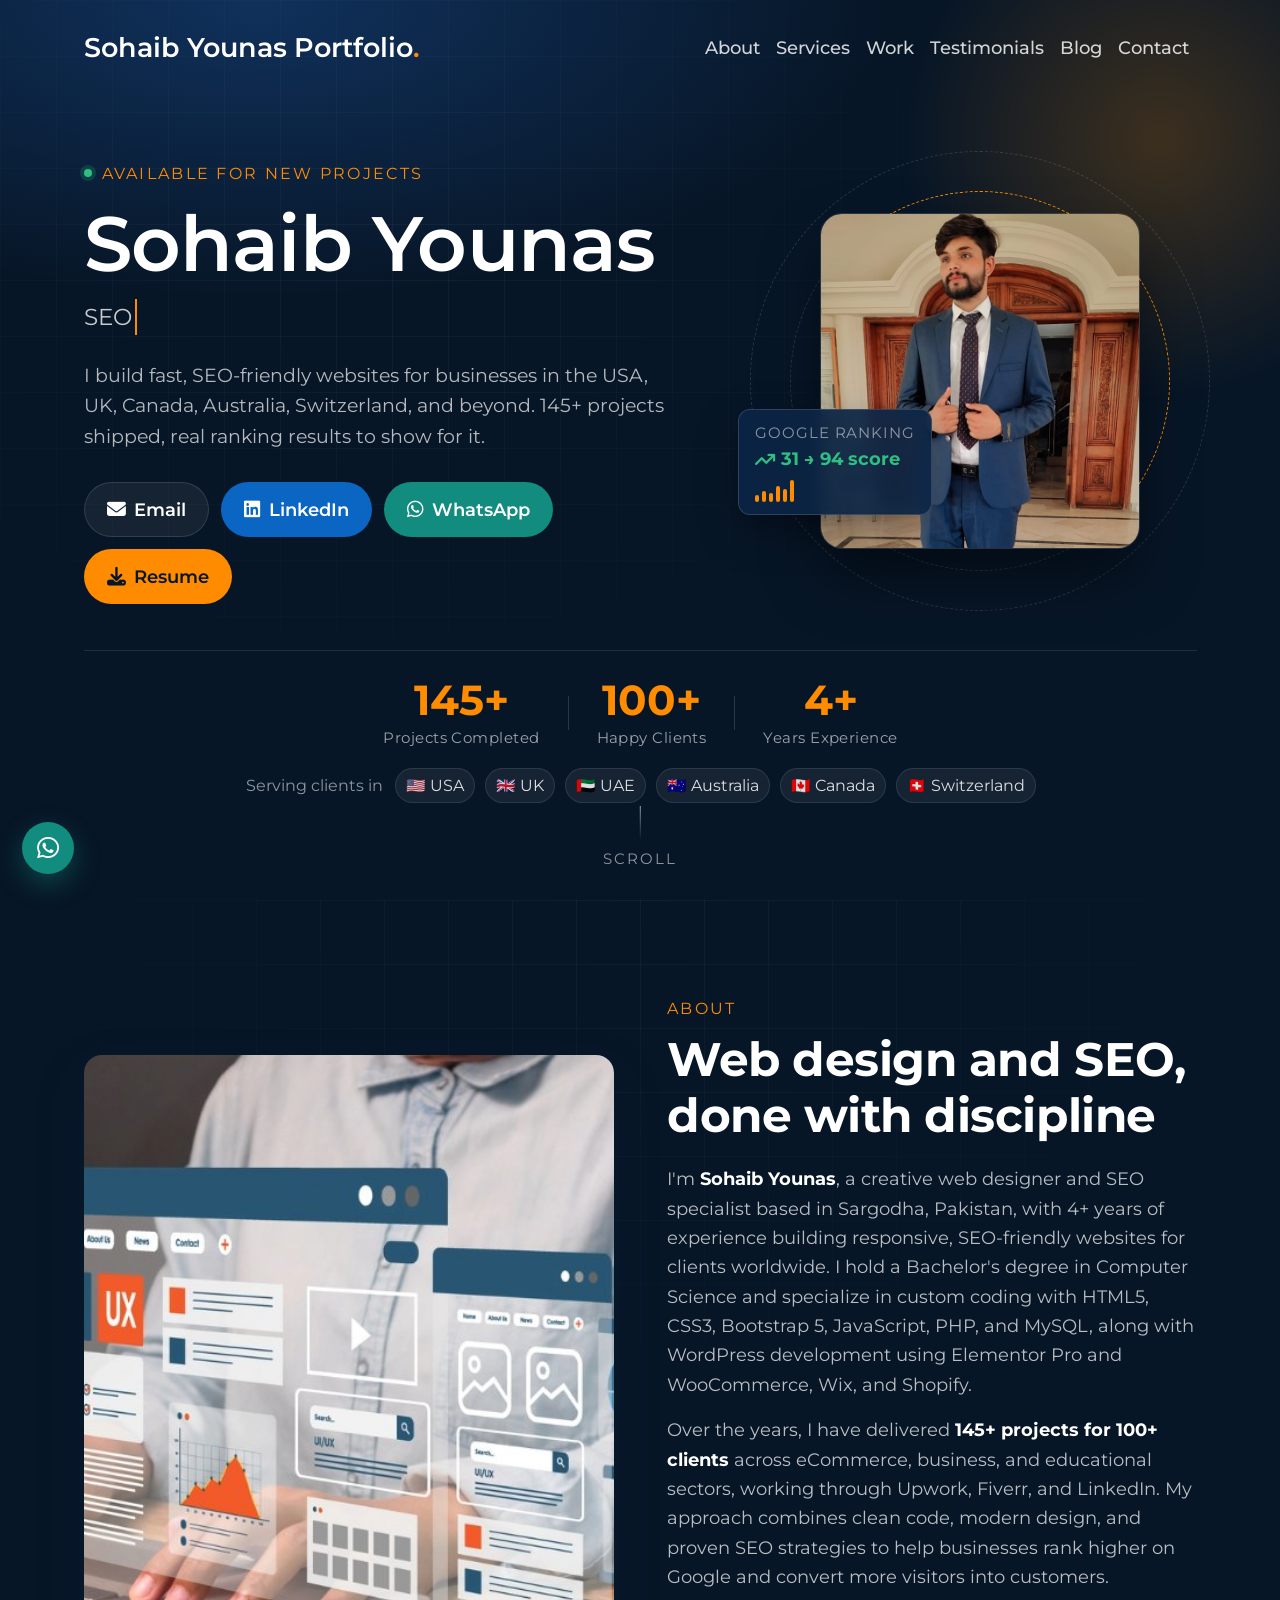
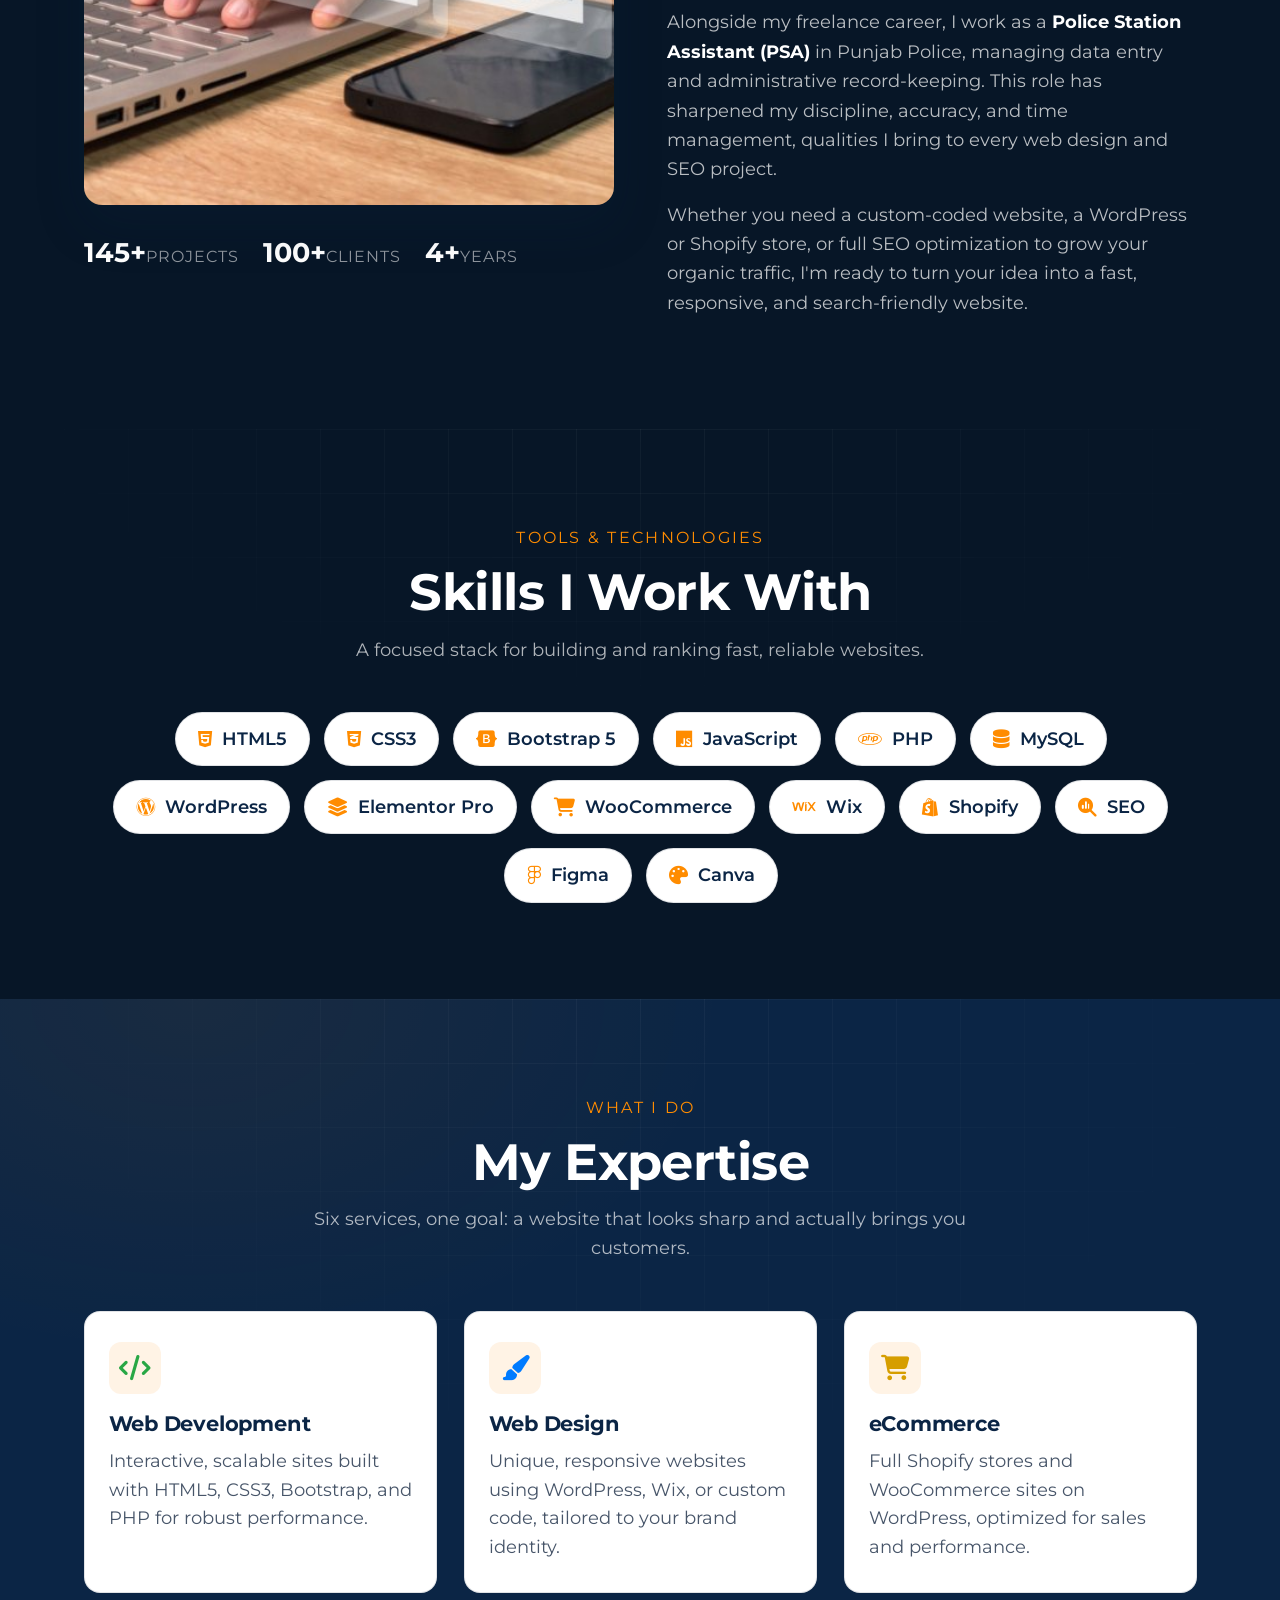
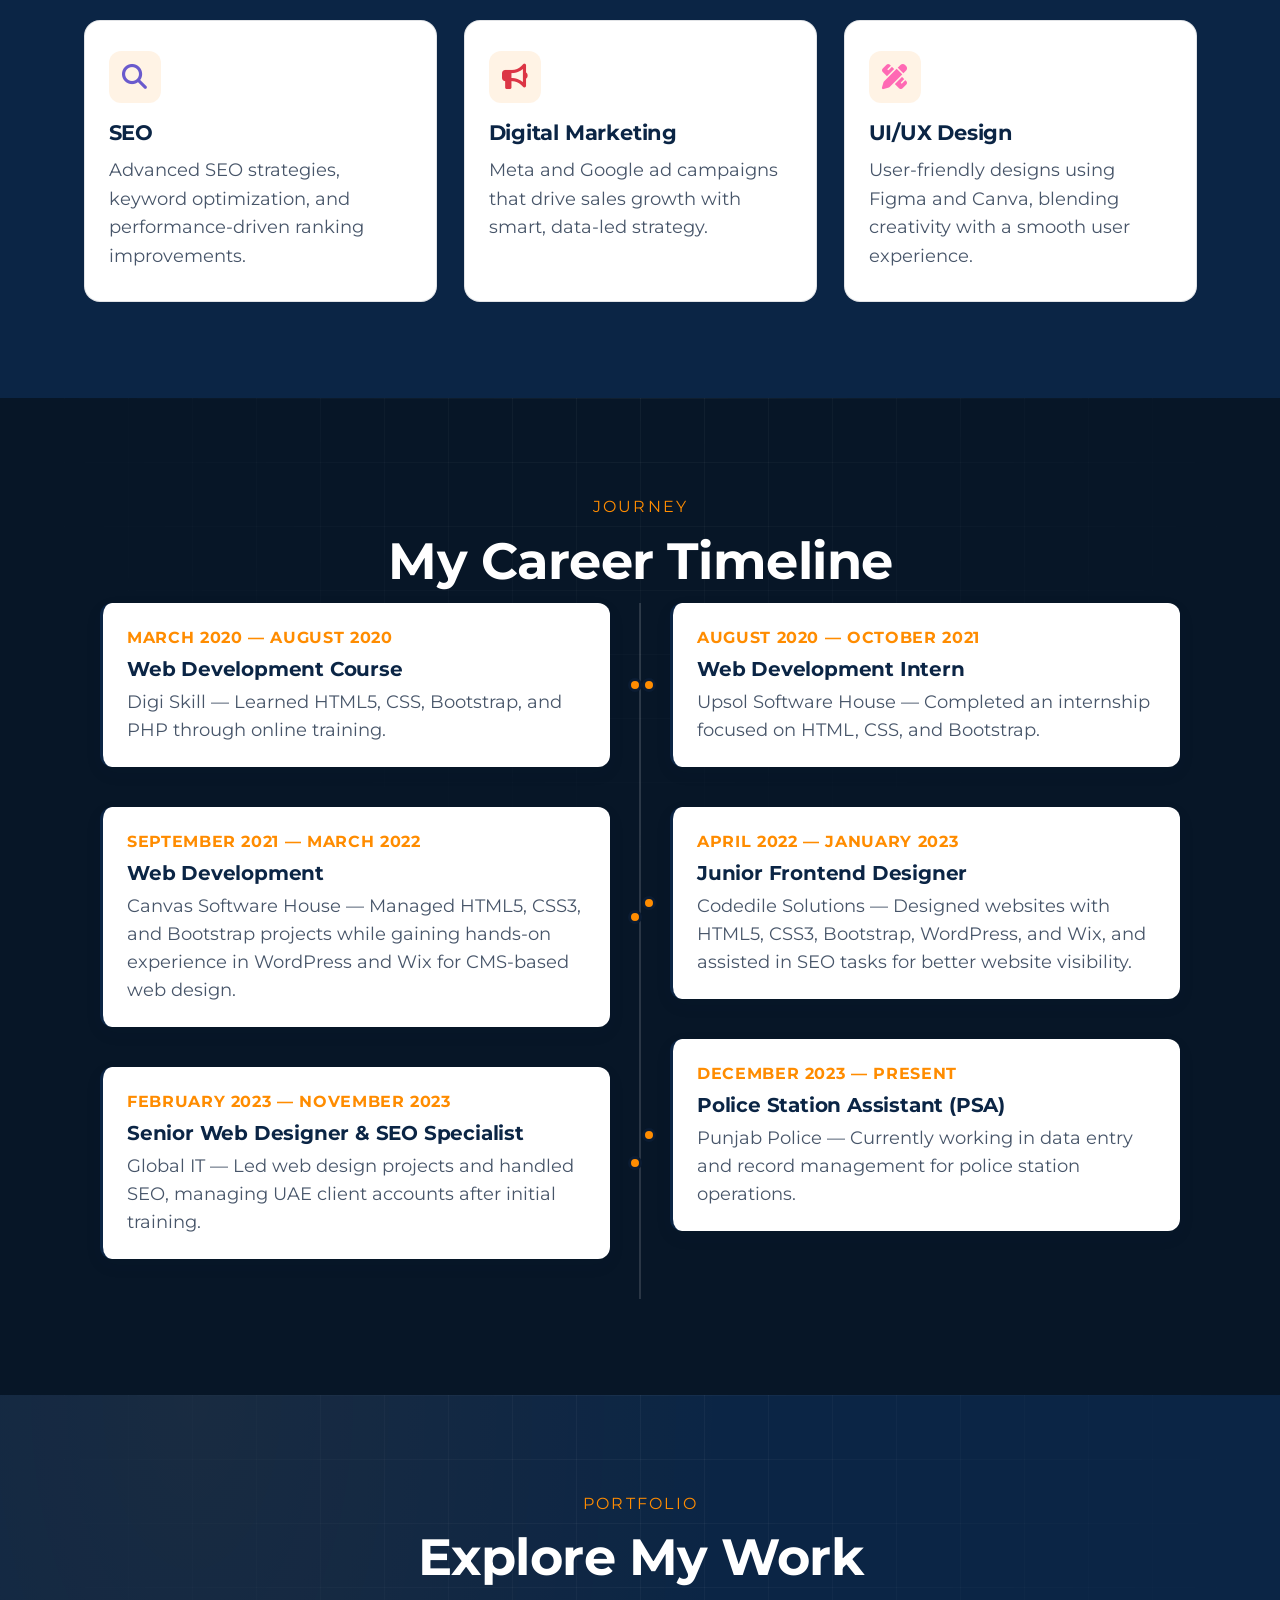
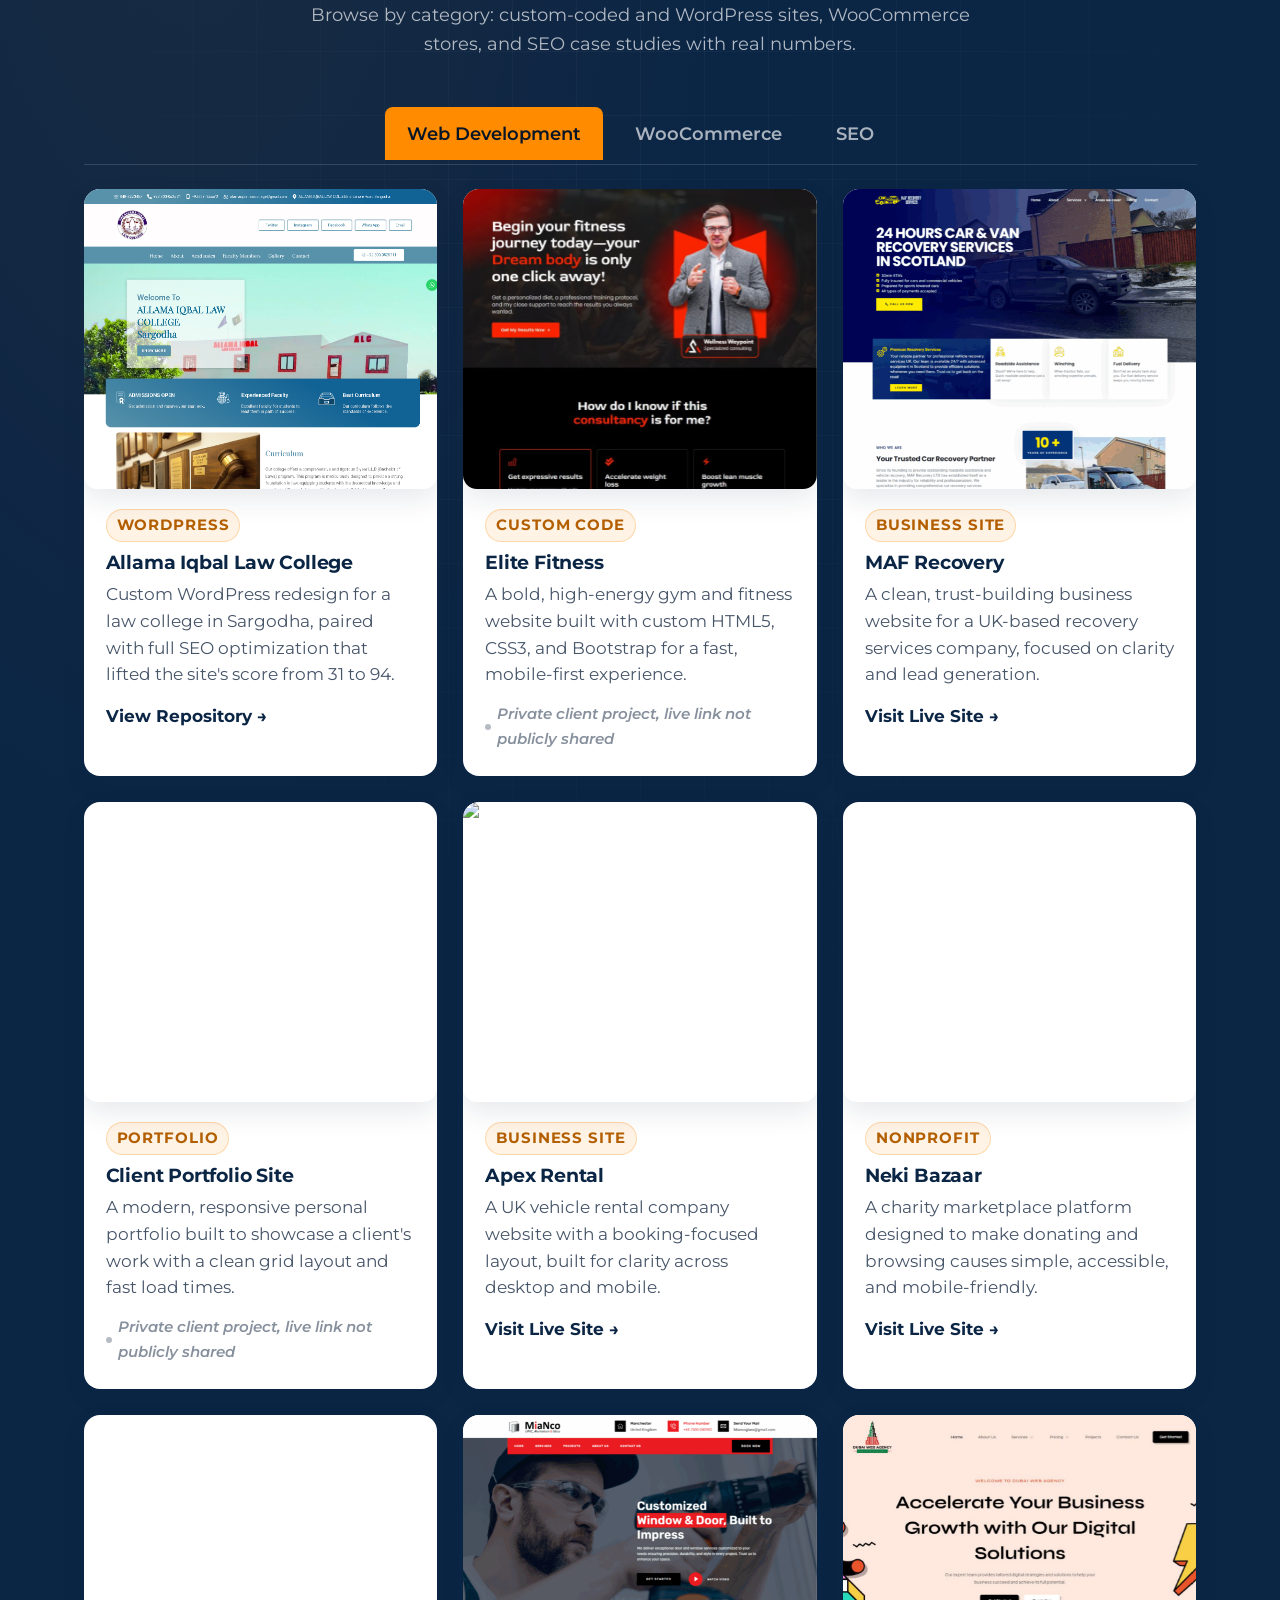
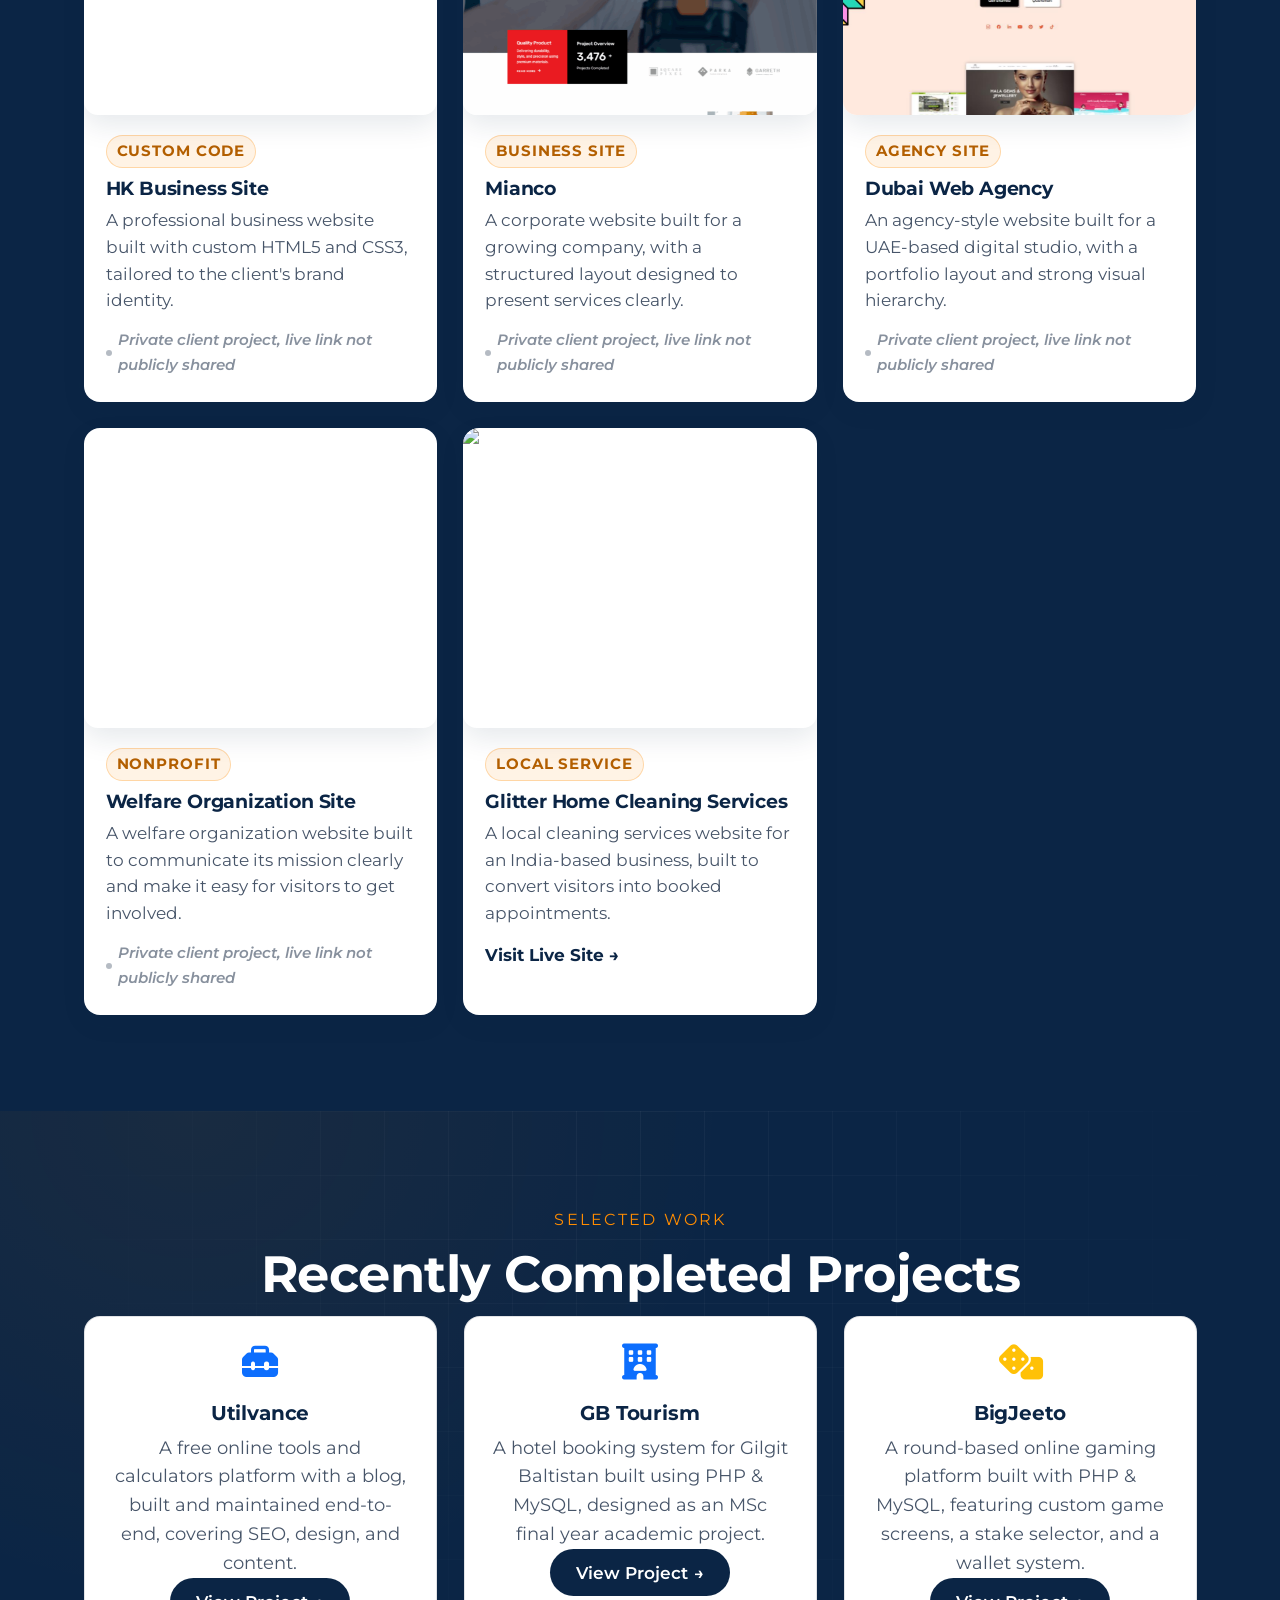
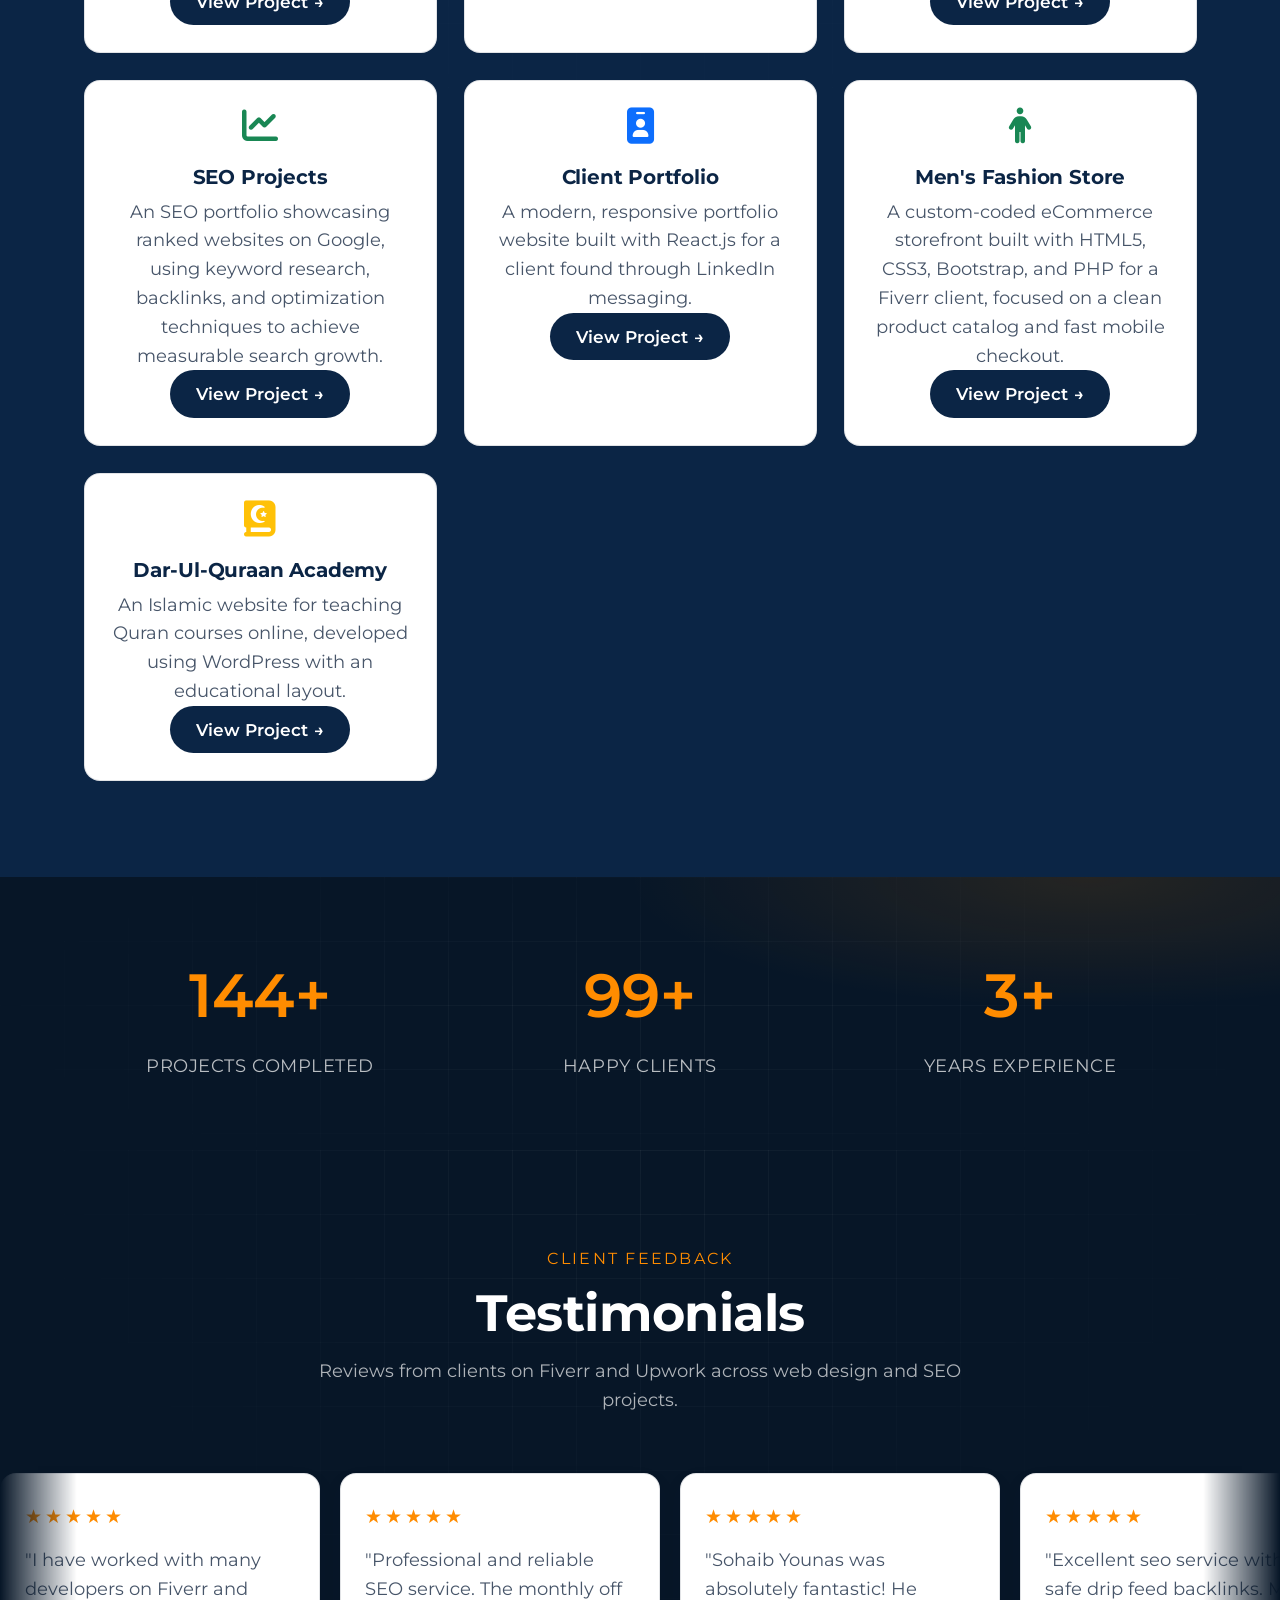
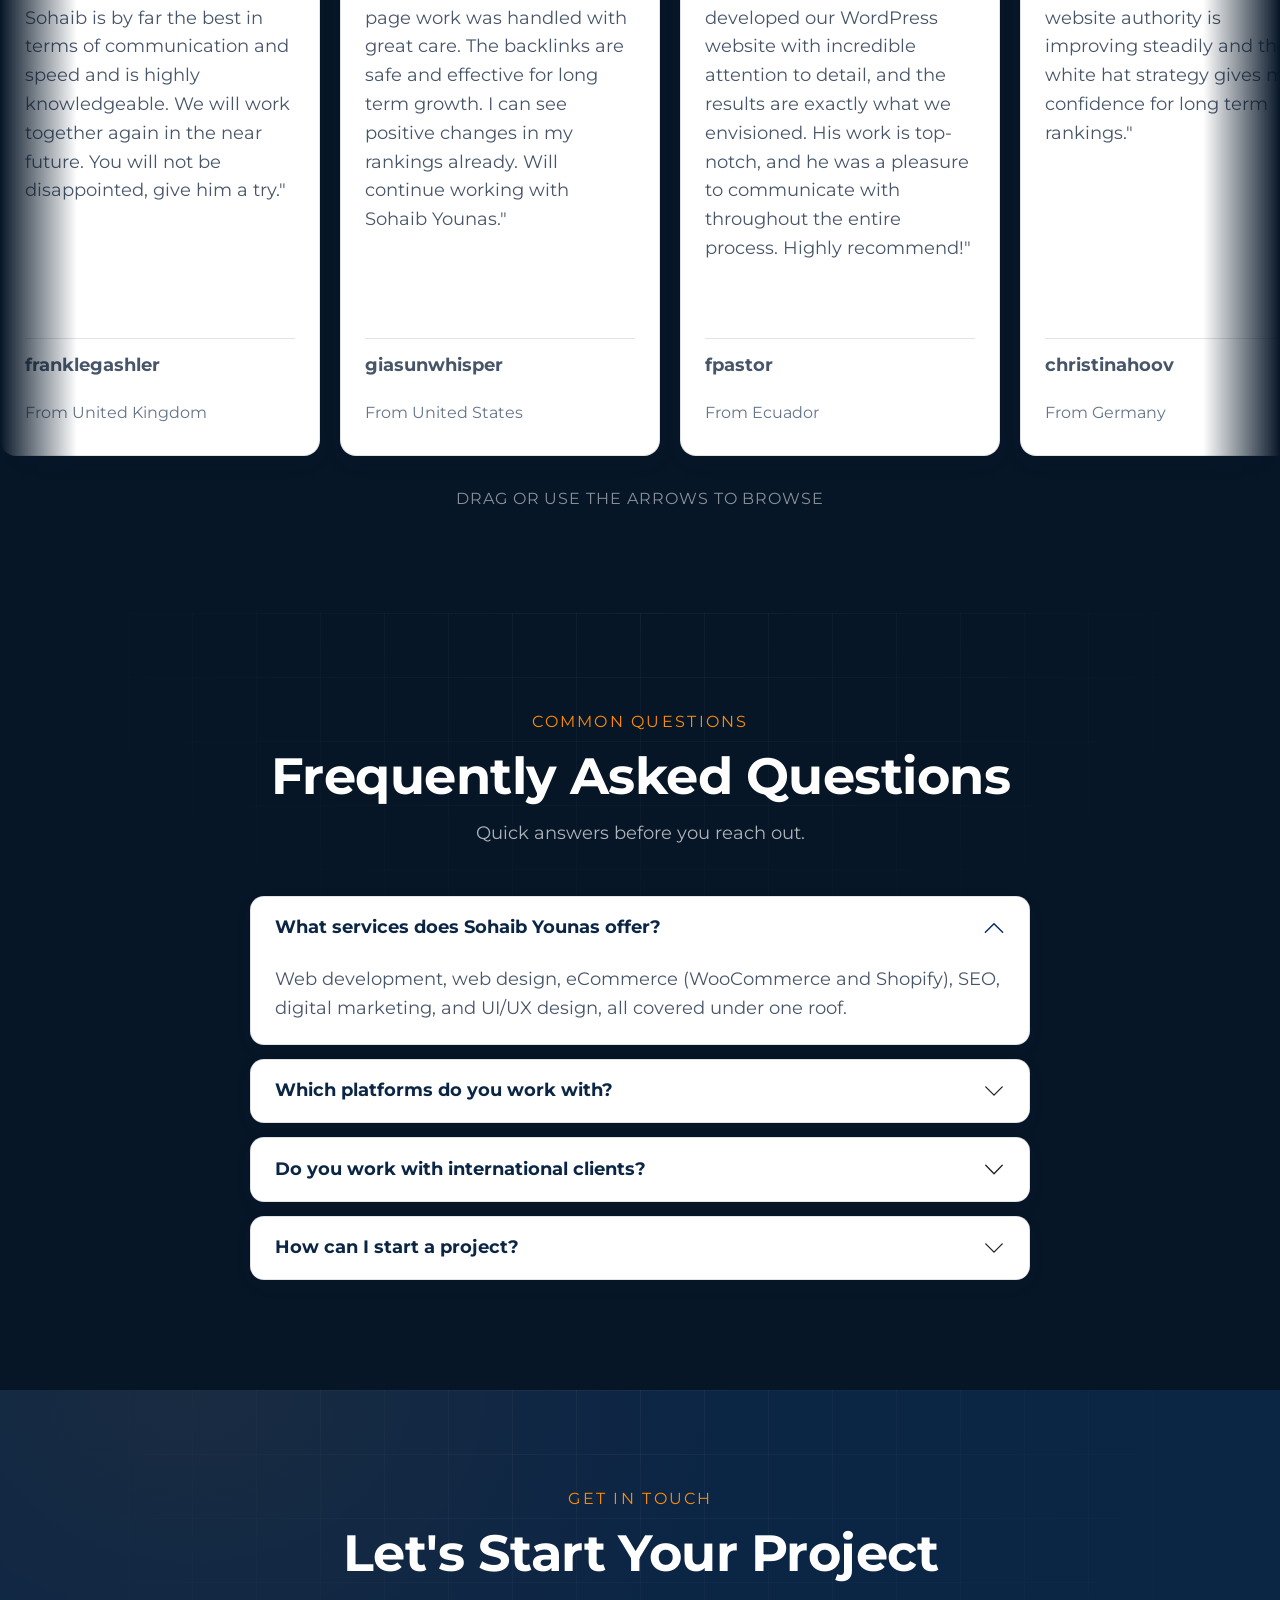
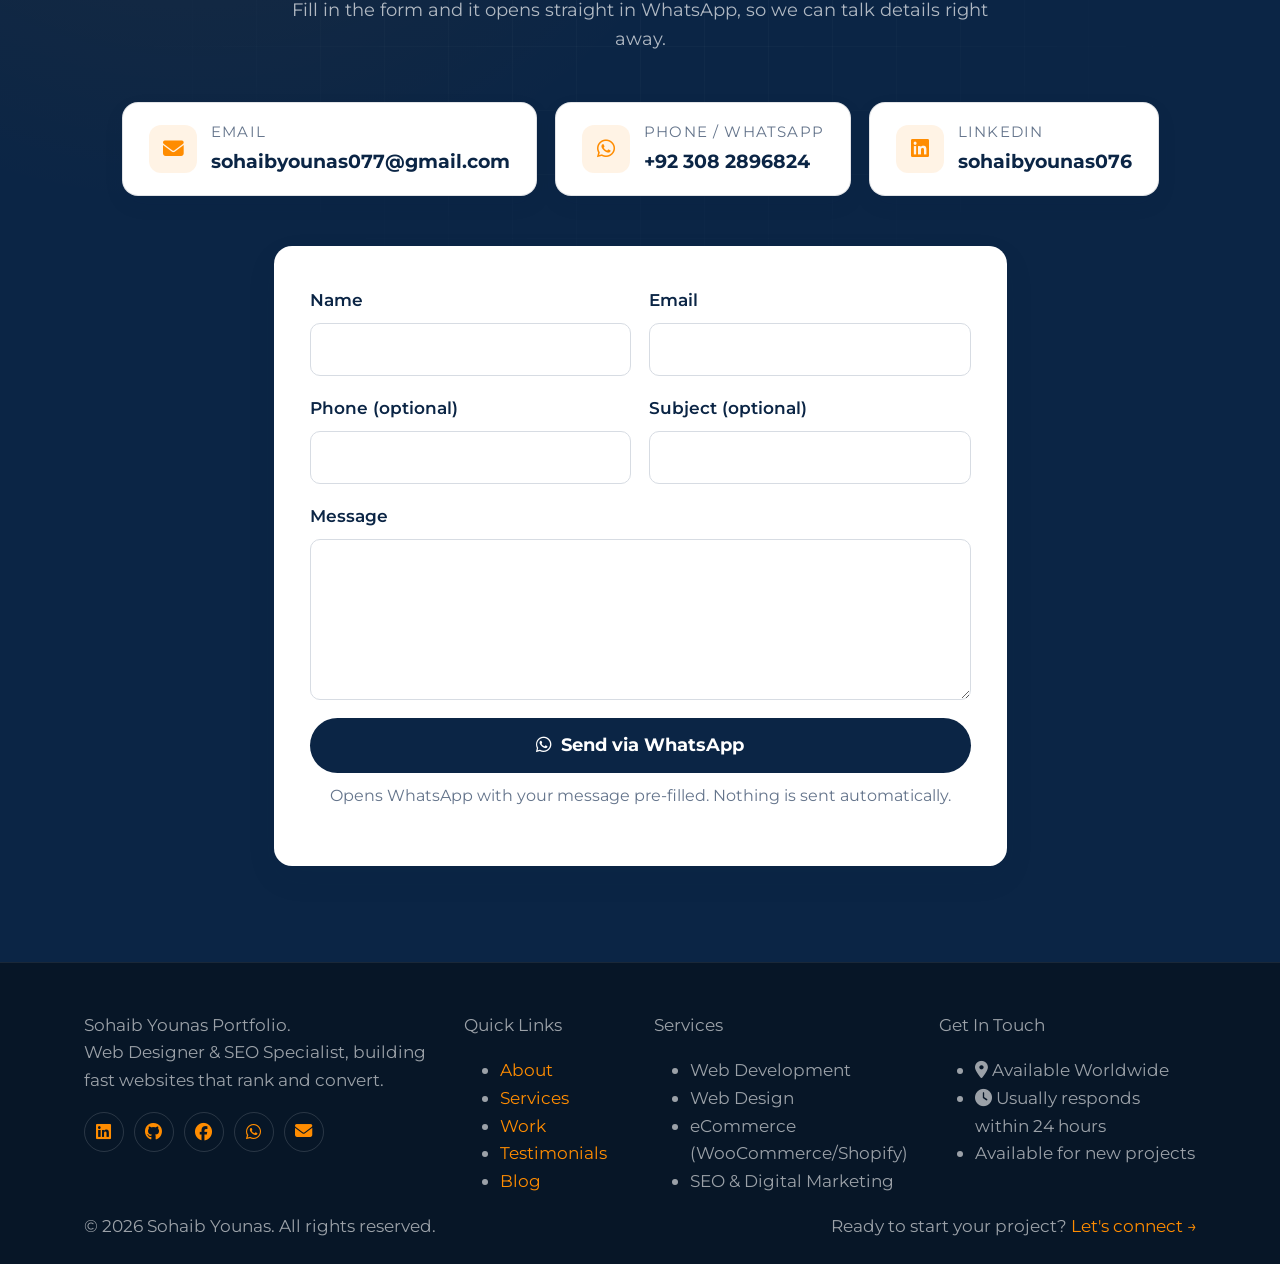
==== commit 4ff05c65: "Update index.html" ====
--- a/index.html
+++ b/index.html
@@ -782,7 +782,15 @@
     <span class="section-eyebrow reveal">Selected Work</span>
     <h2 class="section-heading reveal">Recently Completed Projects</h2>
     <div class="row g-4">
-
+      
+<div class="col-12 col-sm-6 col-md-4 reveal">
+  <div class="project-card h-100 text-center p-4">
+    <div class="icon mb-3"><i class="fas fa-toolbox fa-2x text-primary"></i></div>
+    <h3 class="card-title">Utilvance</h3>
+    <p class="card-text">A free online tools and calculators platform with a blog, built and maintained end-to-end, covering SEO, design, and content.</p>
+    <a href="https://utilvance.com" class="custom-btn" target="_blank" rel="noopener">View Project</a>
+  </div>
+</div>
       <div class="col-12 col-sm-6 col-md-4 reveal">
         <div class="project-card h-100 text-center p-4">
           <div class="icon mb-3"><i class="fas fa-hotel fa-2x text-primary"></i></div>
--- a/style.css
+++ b/style.css
@@ -951,6 +951,23 @@
   transition: gap 0.25s var(--ease), color 0.25s var(--ease);
 }
 .work-case-link:hover { color: var(--amber-500); gap: 10px; }
+.work-case-note {
+  display: inline-flex;
+  align-items: center;
+  gap: 6px;
+  font-size: 0.86rem;
+  font-weight: 600;
+  color: rgba(71, 85, 105, 0.65);
+  font-style: italic;
+}
+.work-case-note::before {
+  content: '';
+  width: 6px;
+  height: 6px;
+  border-radius: 50%;
+  background: rgba(71, 85, 105, 0.4);
+  flex-shrink: 0;
+}
 @media (max-width: 575.98px) {
   .work-case .image-container { height: 250px; --ic-height: 250px; }
 }
@@ -1165,7 +1182,6 @@
   -webkit-mask-image: linear-gradient(90deg, transparent, black 6%, black 94%, transparent);
   mask-image: linear-gradient(90deg, transparent, black 6%, black 94%, transparent);
 }
-.marquee-mask { overflow: visible; }
 .testimonial-carousel {
   display: flex;
   overflow-x: auto;
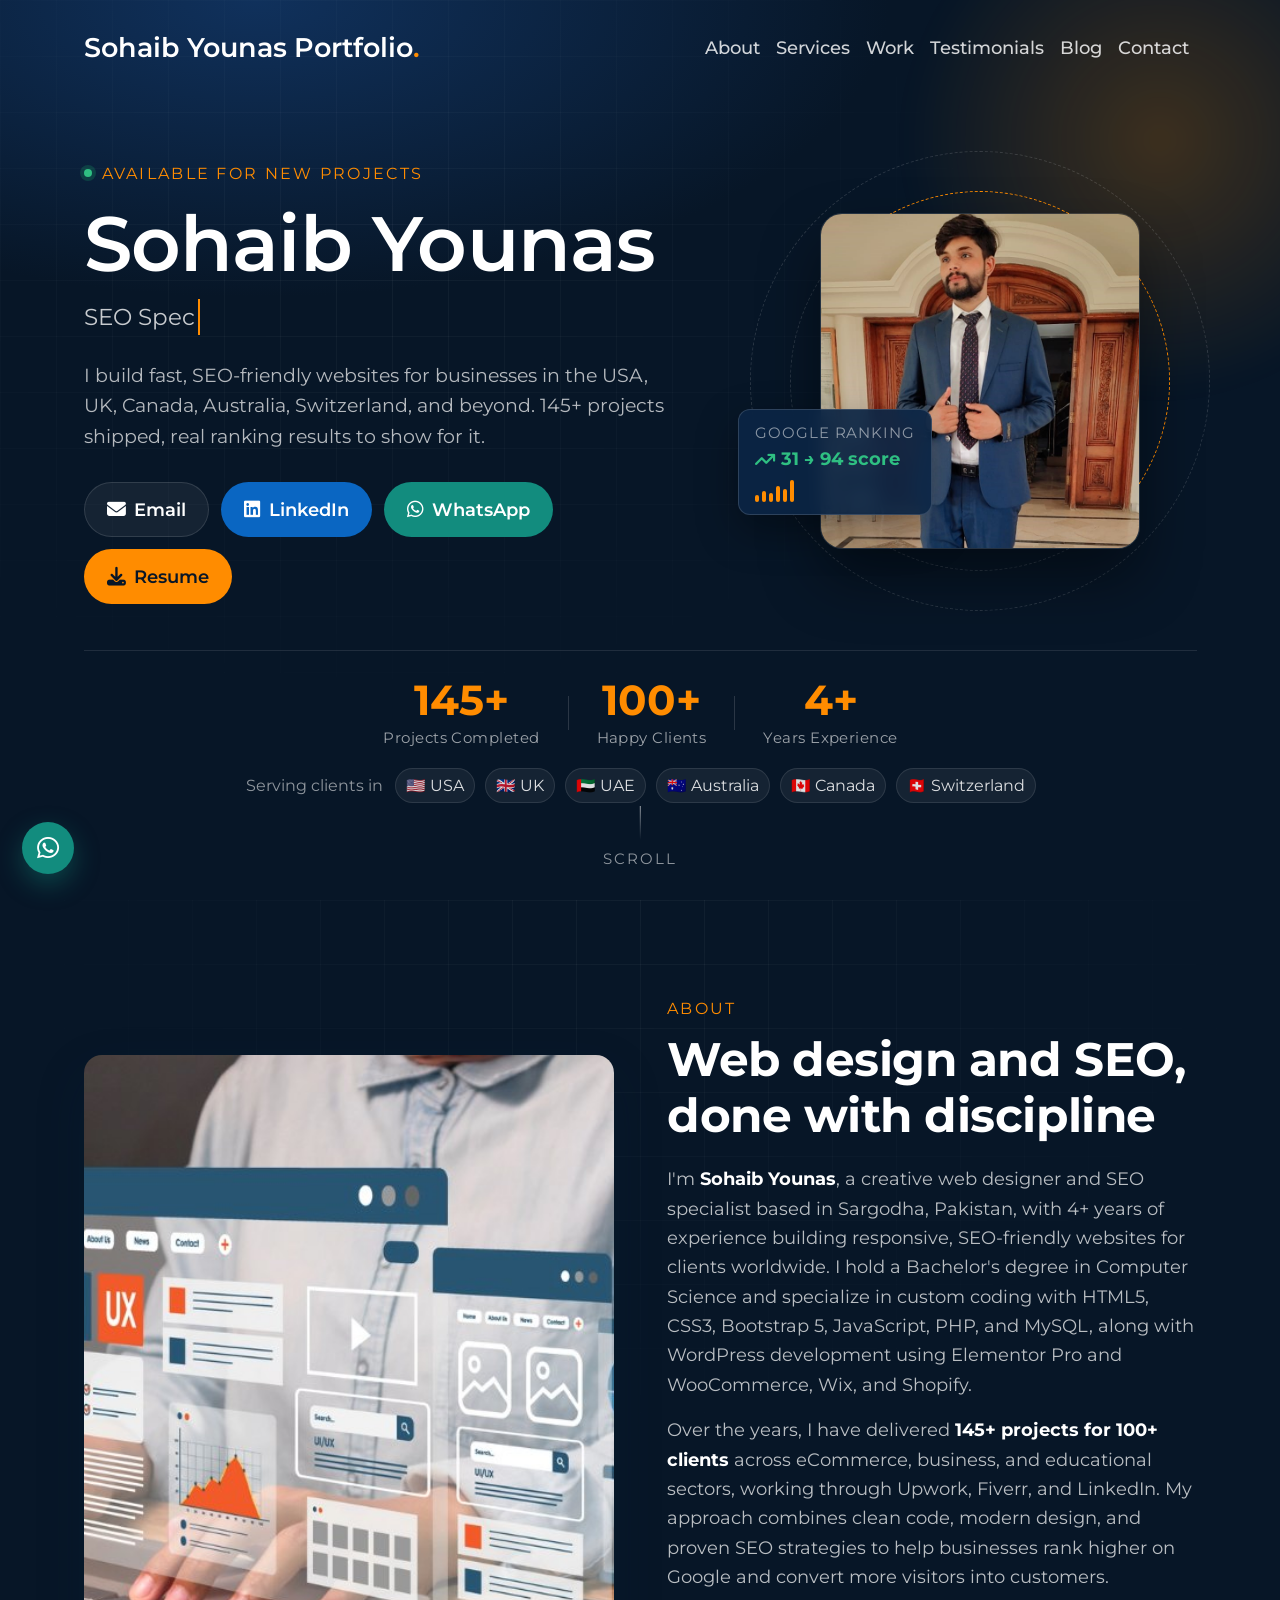
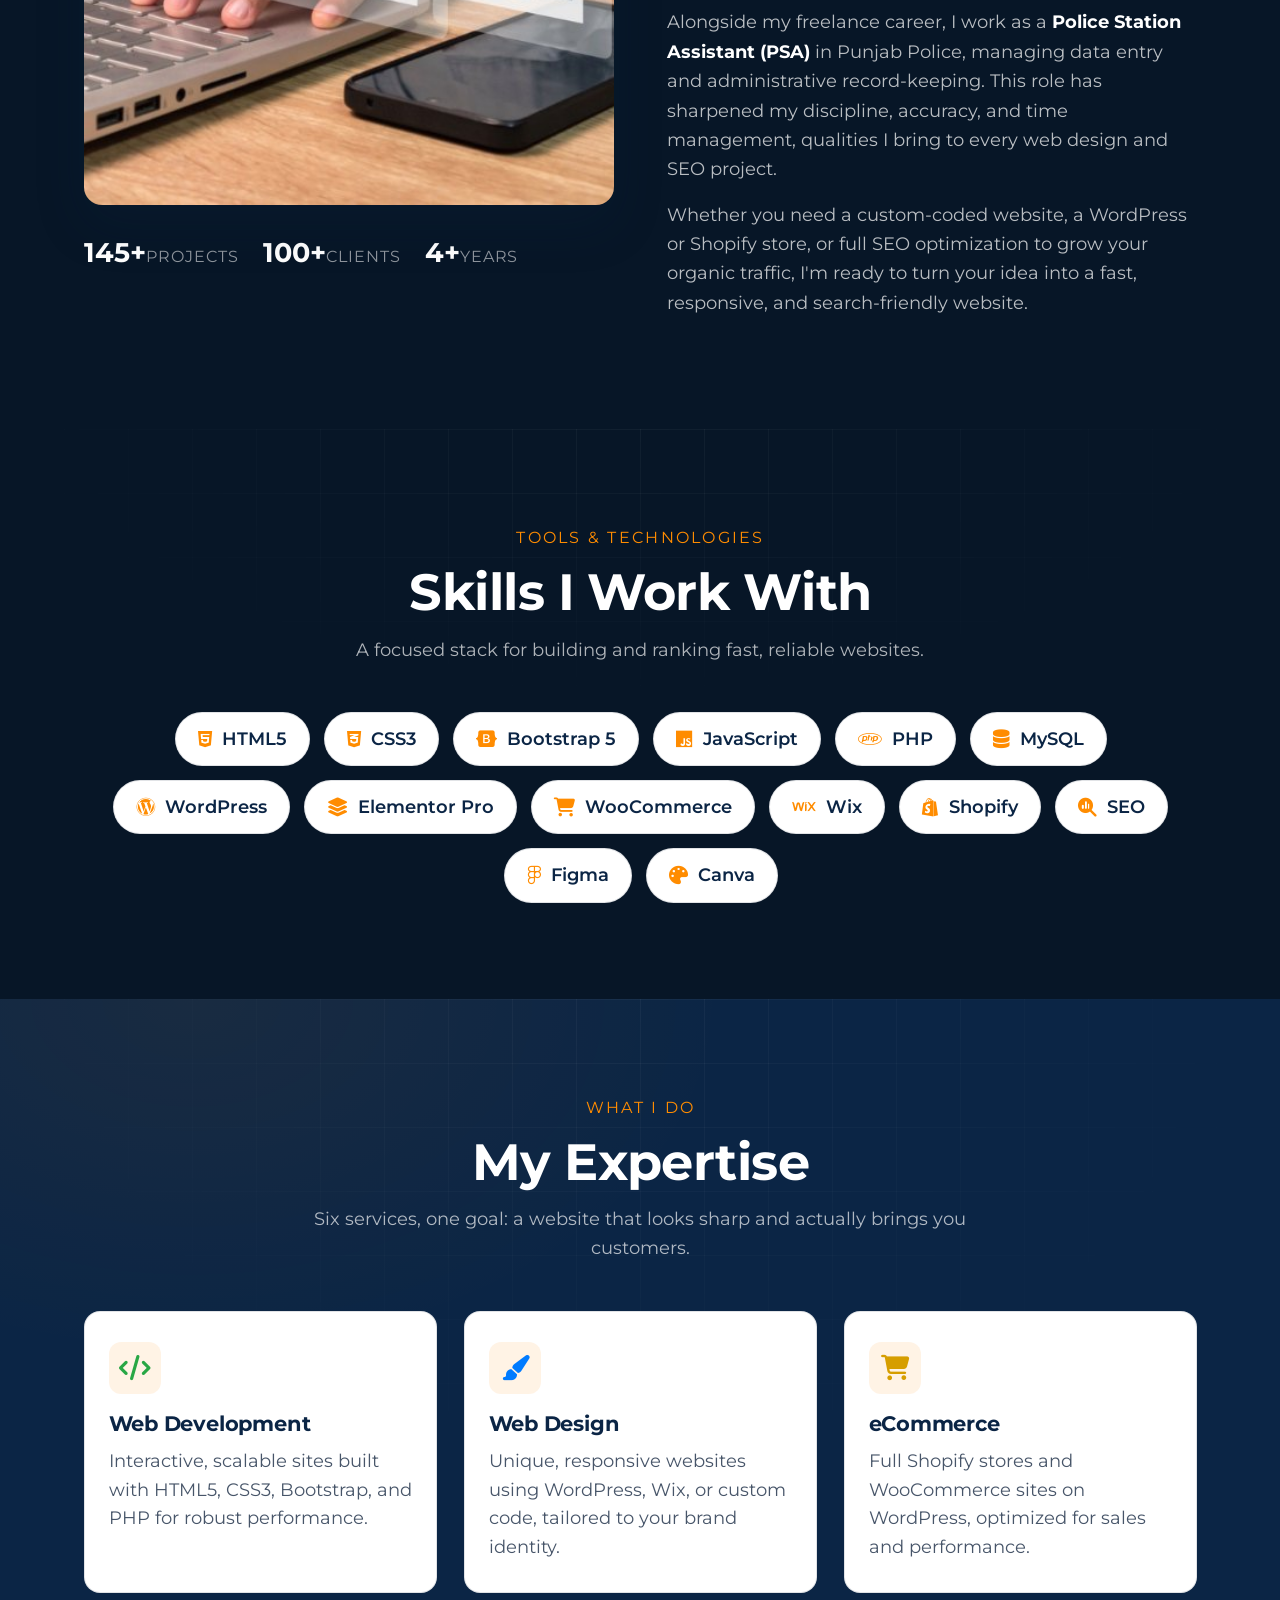
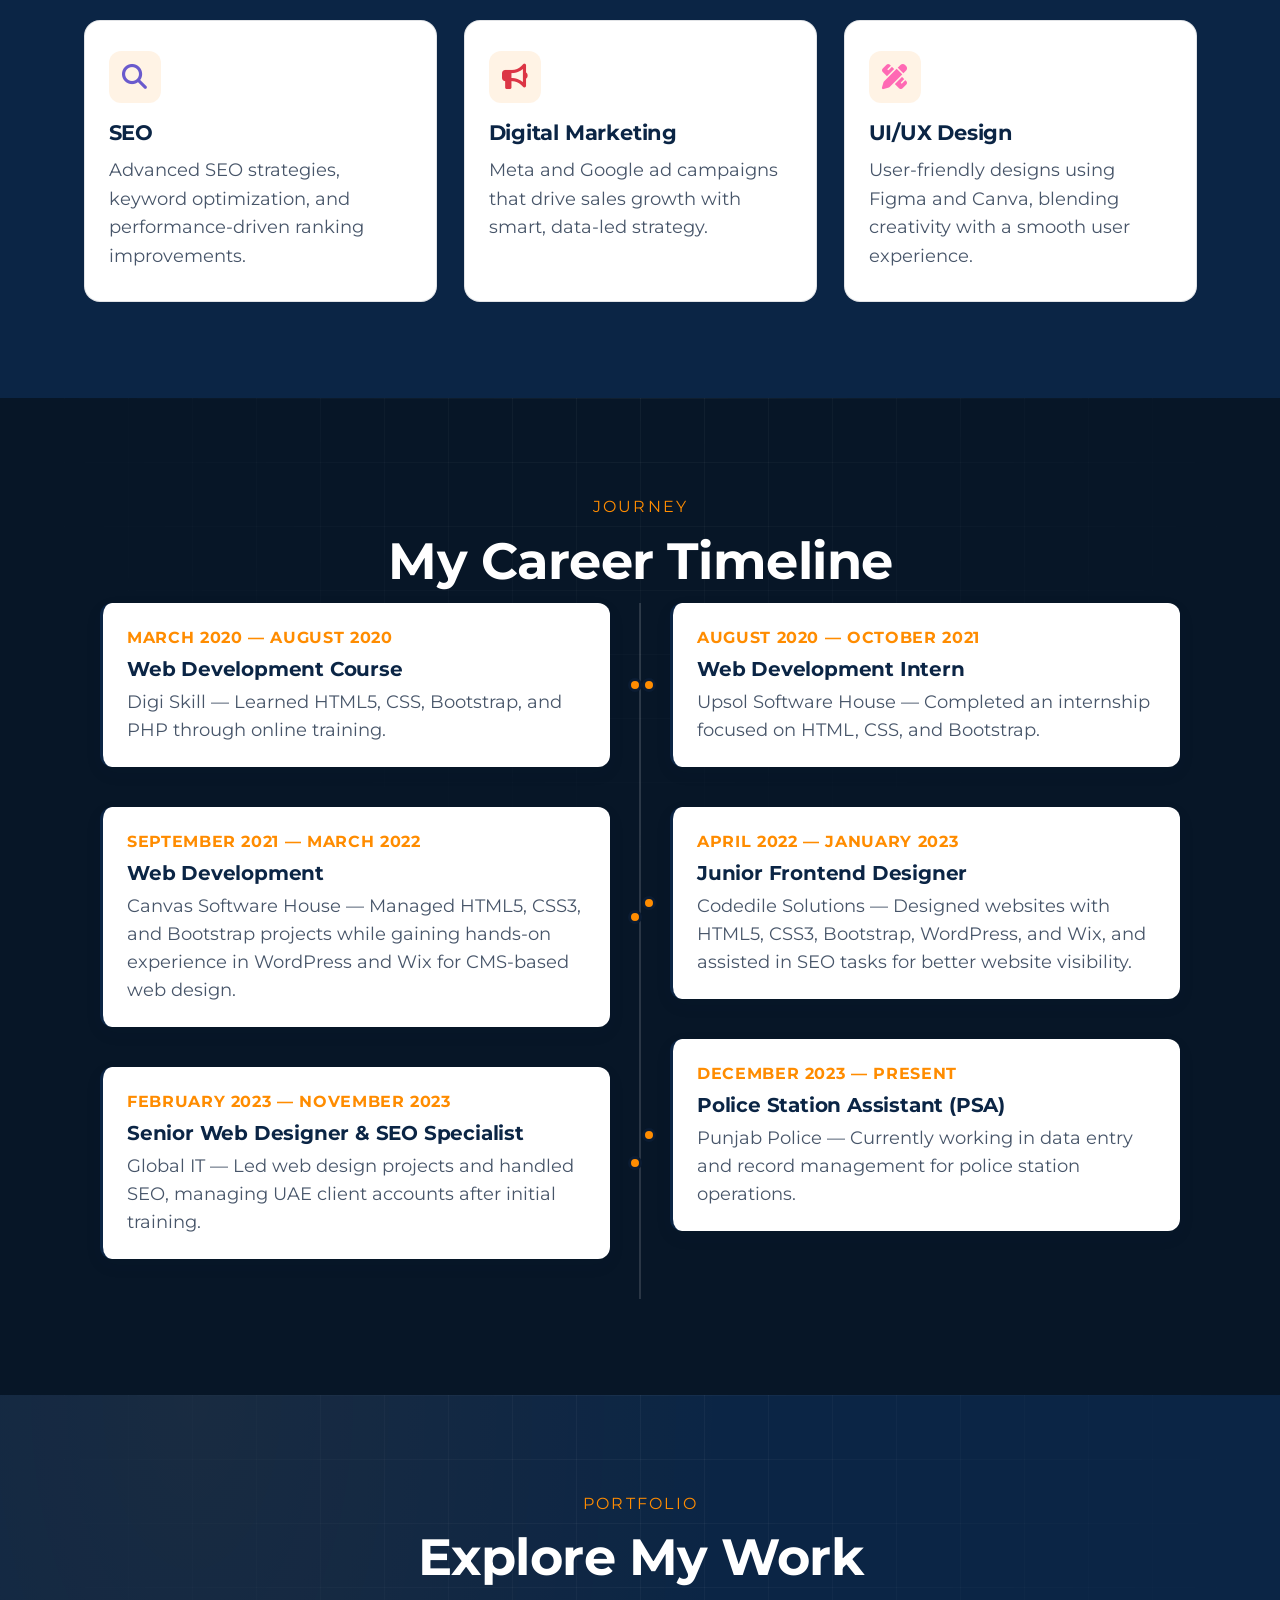
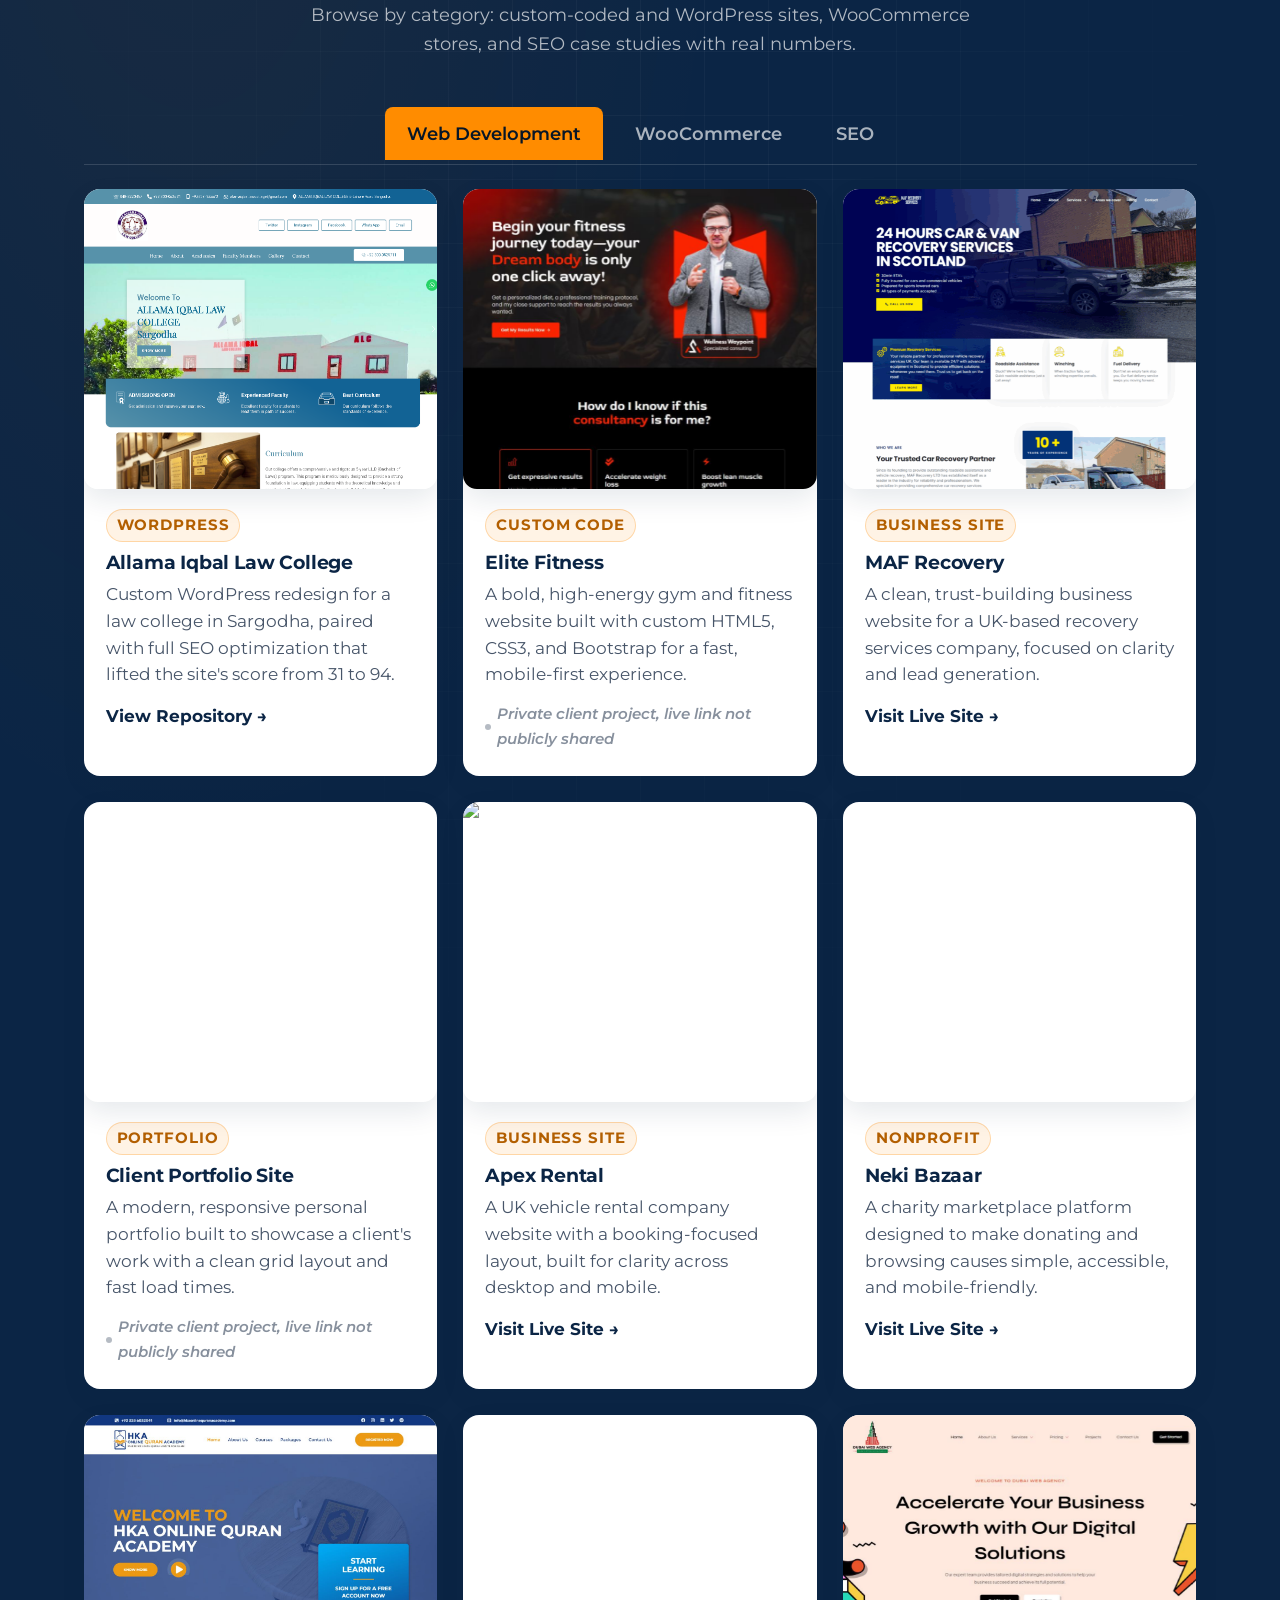
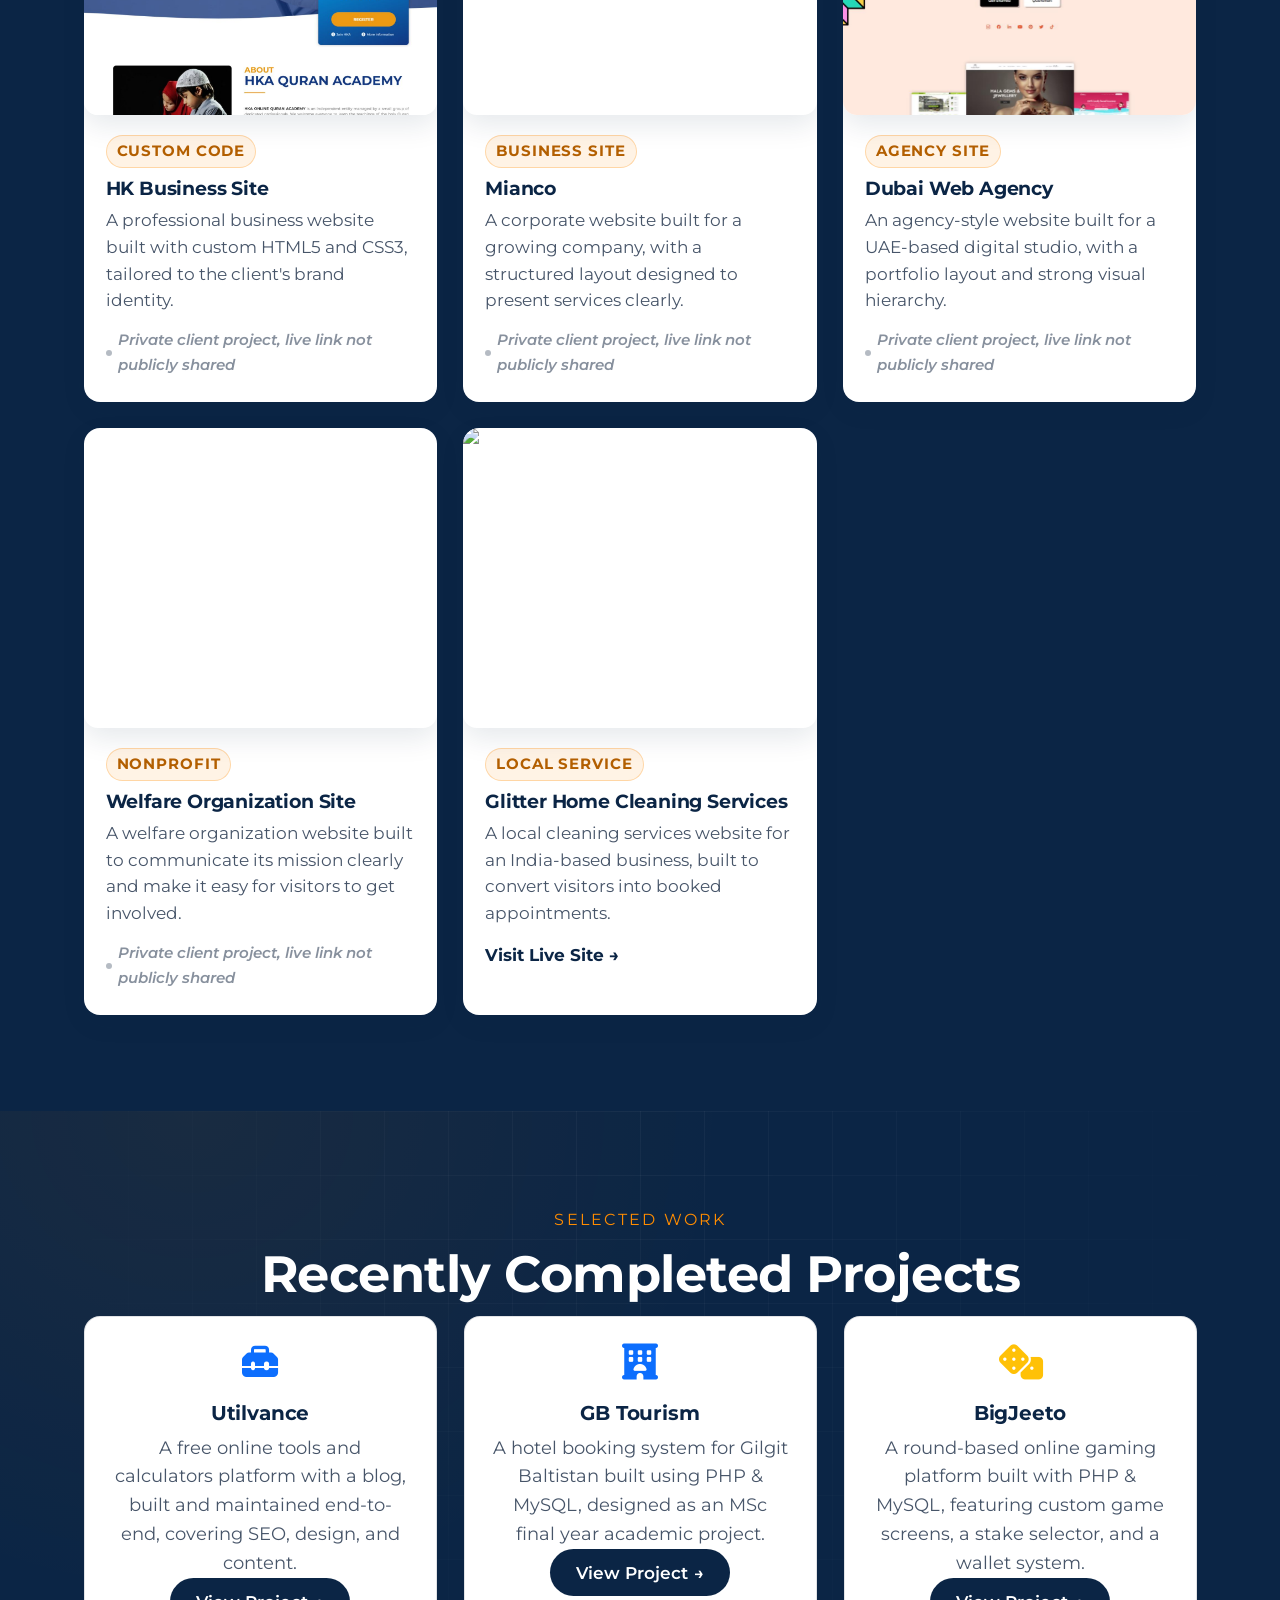
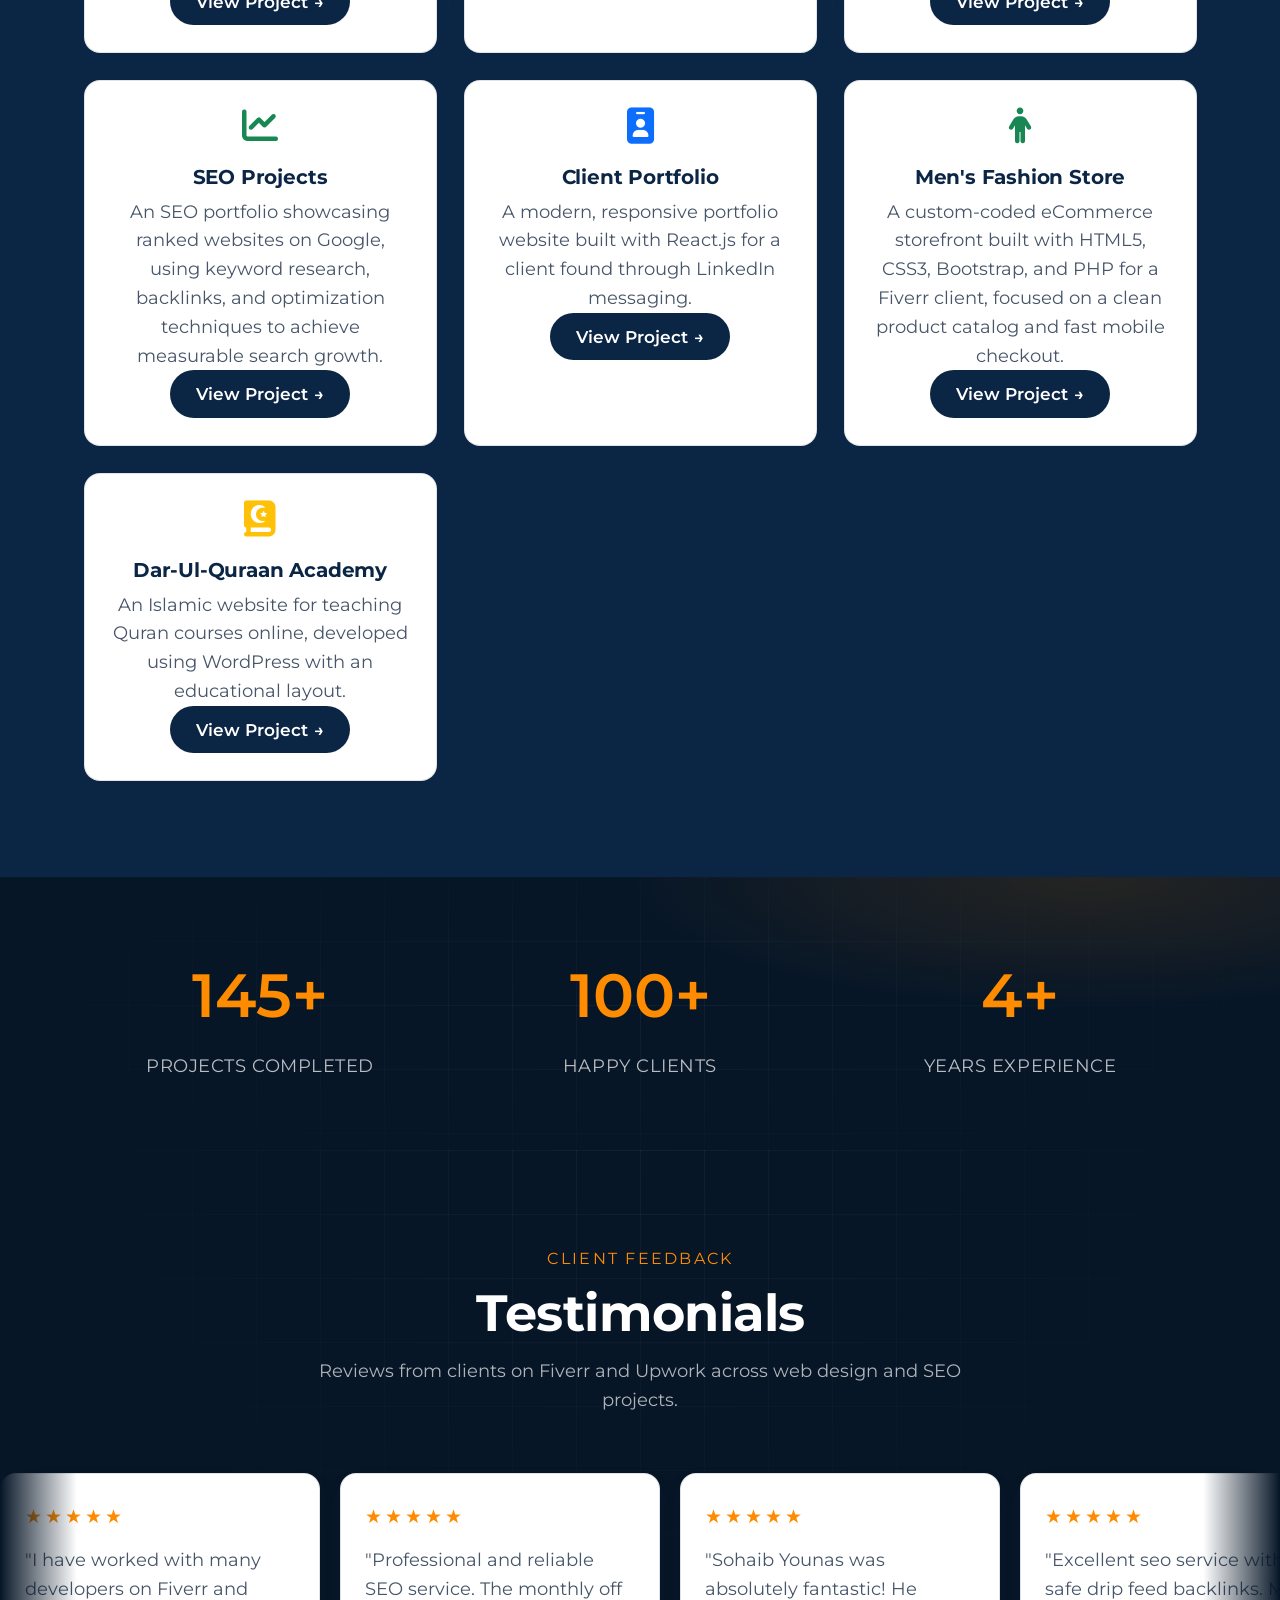
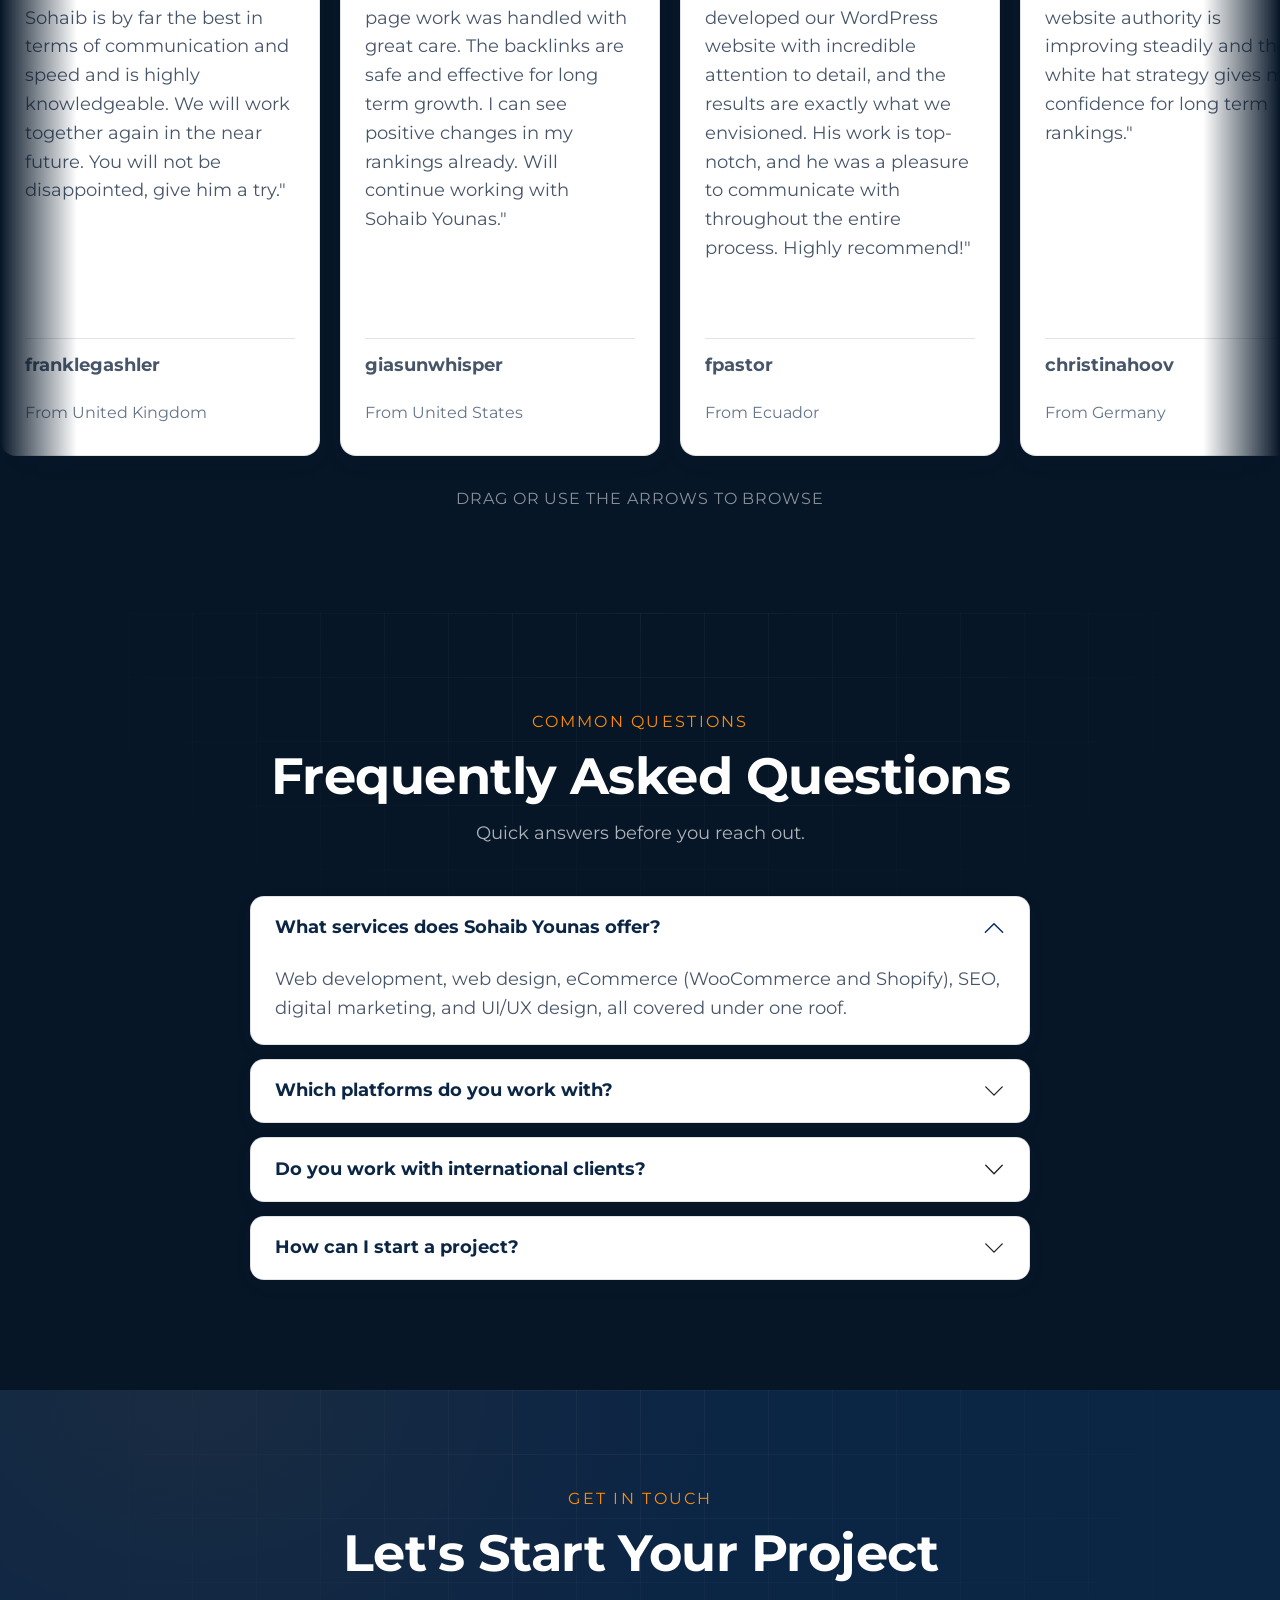
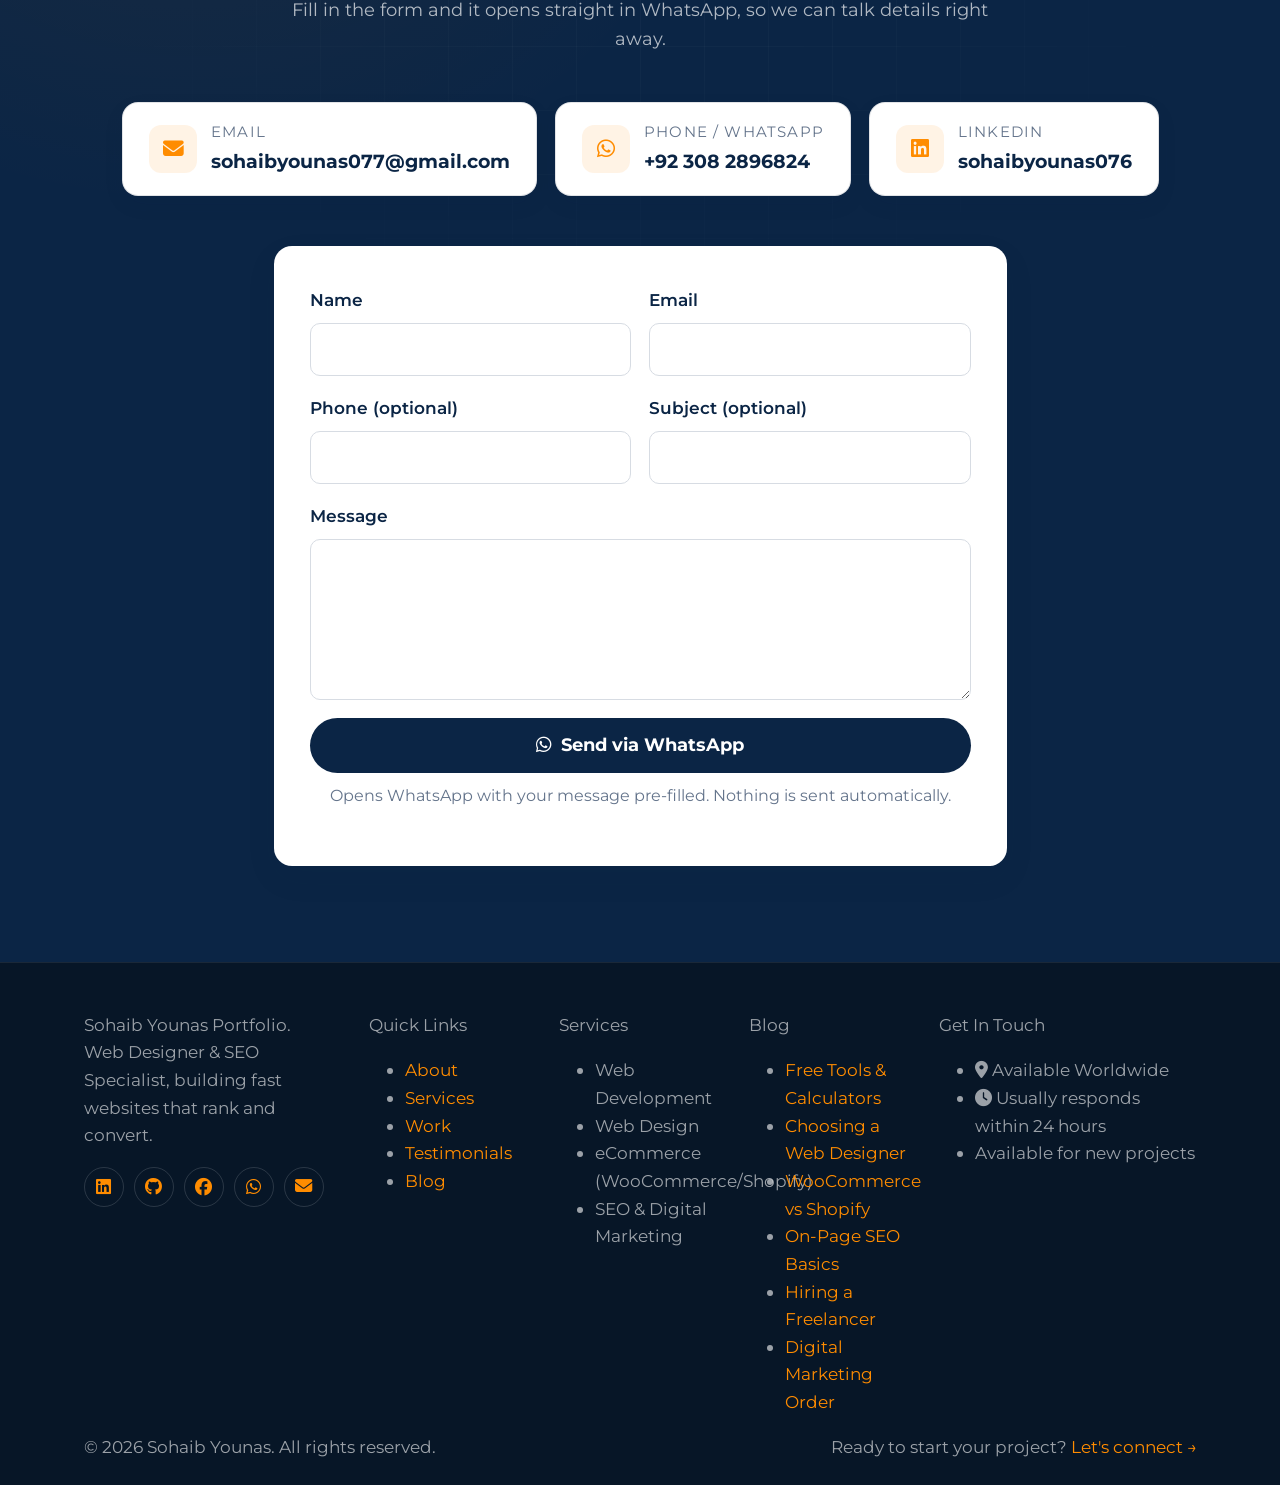
==== commit d143f0cd: "Add files via upload" ====
--- a/index.html
+++ b/index.html
@@ -1107,7 +1107,7 @@
 <footer class="site-footer">
   <div class="container">
     <div class="row gy-4 footer-columns">
-      <div class="col-md-4">
+      <div class="col-12 col-lg-3">
         <span class="footer-logo">Sohaib Younas Portfolio<span class="dot">.</span></span>
         <p>Web Designer &amp; SEO Specialist, building fast websites that rank and convert.</p>
         <div class="footer-social">
@@ -1118,7 +1118,7 @@
           <a href="mailto:sohaibyounas077@gmail.com" aria-label="Email"><i class="fas fa-envelope"></i></a>
         </div>
       </div>
-      <div class="col-6 col-md-2">
+      <div class="col-6 col-lg-2">
         <p class="footer-heading">Quick Links</p>
         <ul class="footer-links">
           <li><a href="#about">About</a></li>
@@ -1128,7 +1128,7 @@
           <li><a href="blog/">Blog</a></li>
         </ul>
       </div>
-      <div class="col-6 col-md-3">
+      <div class="col-6 col-lg-2">
         <p class="footer-heading">Services</p>
         <ul class="footer-links">
           <li>Web Development</li>
@@ -1137,7 +1137,18 @@
           <li>SEO &amp; Digital Marketing</li>
         </ul>
       </div>
-      <div class="col-md-3">
+      <div class="col-6 col-lg-2">
+        <p class="footer-heading">Blog</p>
+        <ul class="footer-links">
+          <li><a href="blog/free-calculators-for-freelancers-pricing.html">Free Tools &amp; Calculators</a></li>
+          <li><a href="blog/how-to-choose-a-web-designer.html">Choosing a Web Designer</a></li>
+          <li><a href="blog/woocommerce-vs-shopify-small-business.html">WooCommerce vs Shopify</a></li>
+          <li><a href="blog/on-page-seo-basics.html">On-Page SEO Basics</a></li>
+          <li><a href="blog/hiring-a-freelance-web-designer.html">Hiring a Freelancer</a></li>
+          <li><a href="blog/digital-marketing-for-small-business.html">Digital Marketing Order</a></li>
+        </ul>
+      </div>
+      <div class="col-6 col-lg-3">
         <p class="footer-heading">Get In Touch</p>
         <ul class="footer-links">
           <li><i class="fas fa-location-dot"></i> Available Worldwide</li>
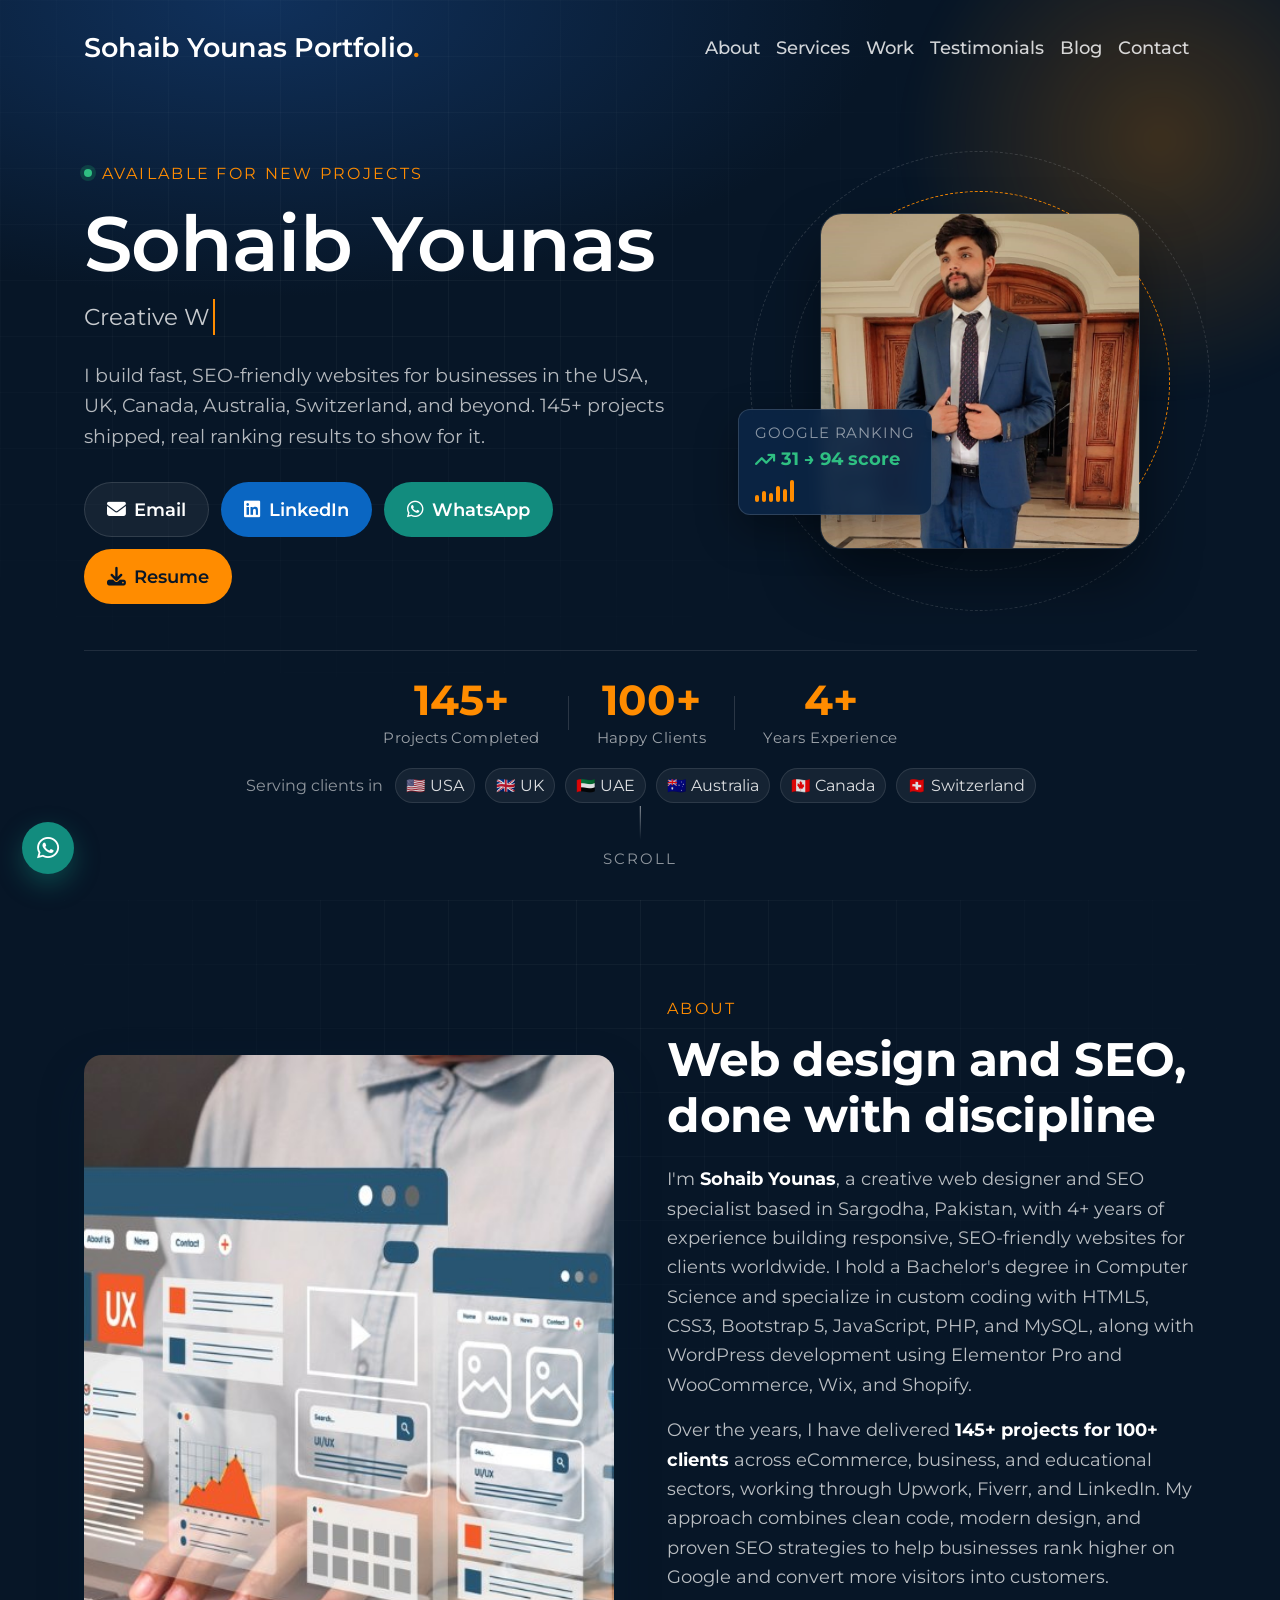
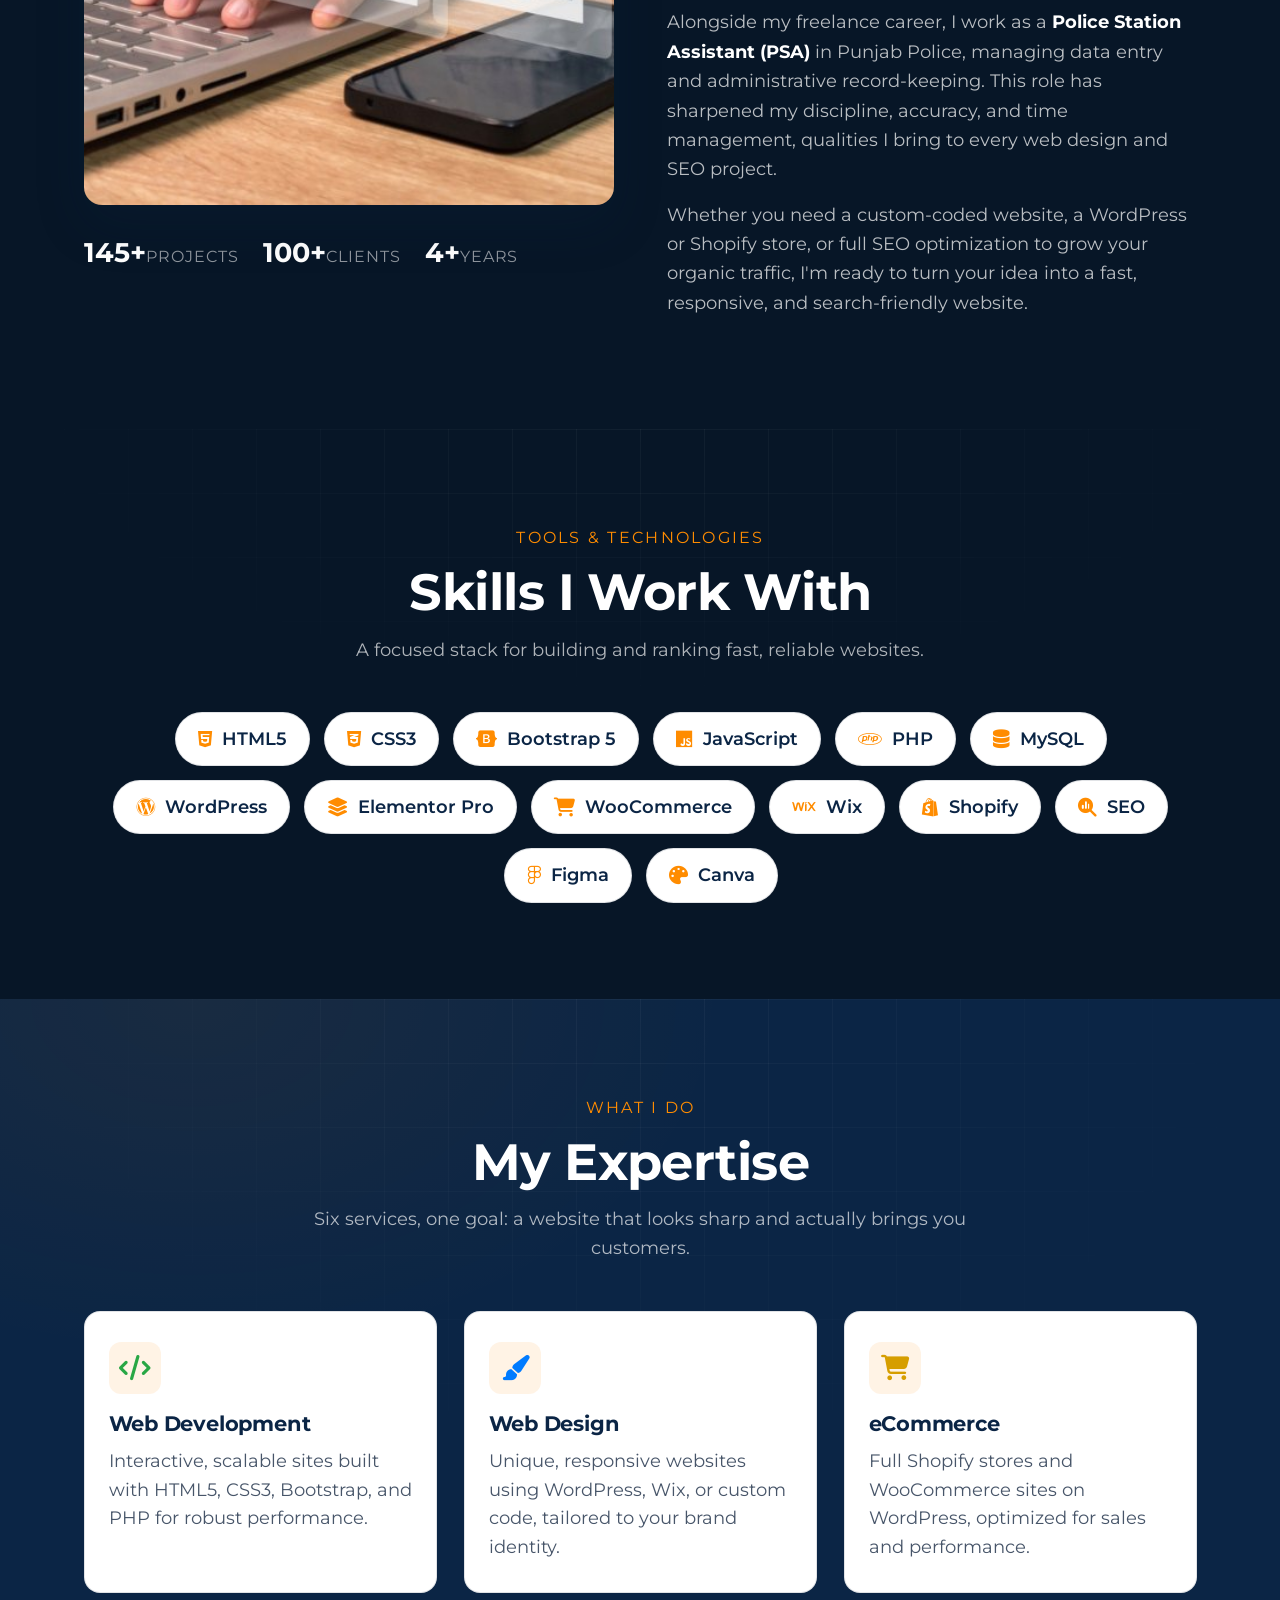
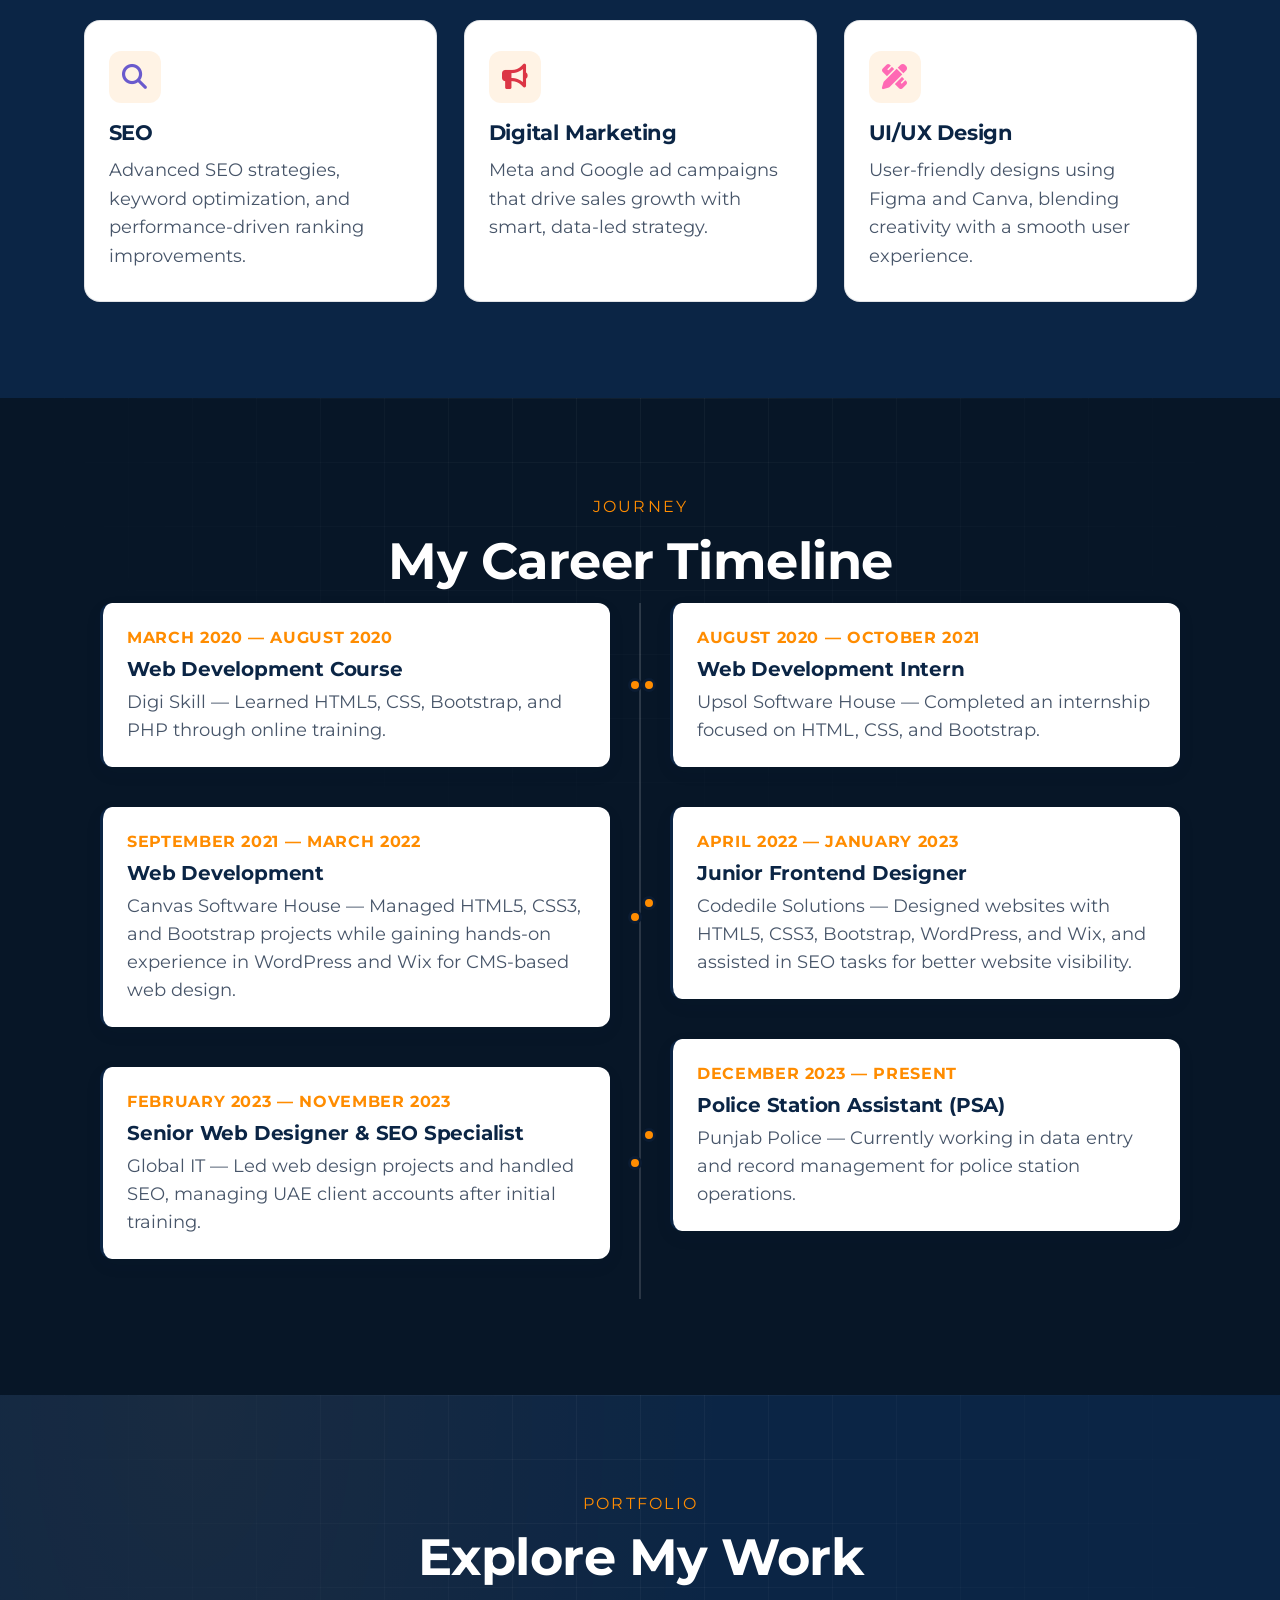
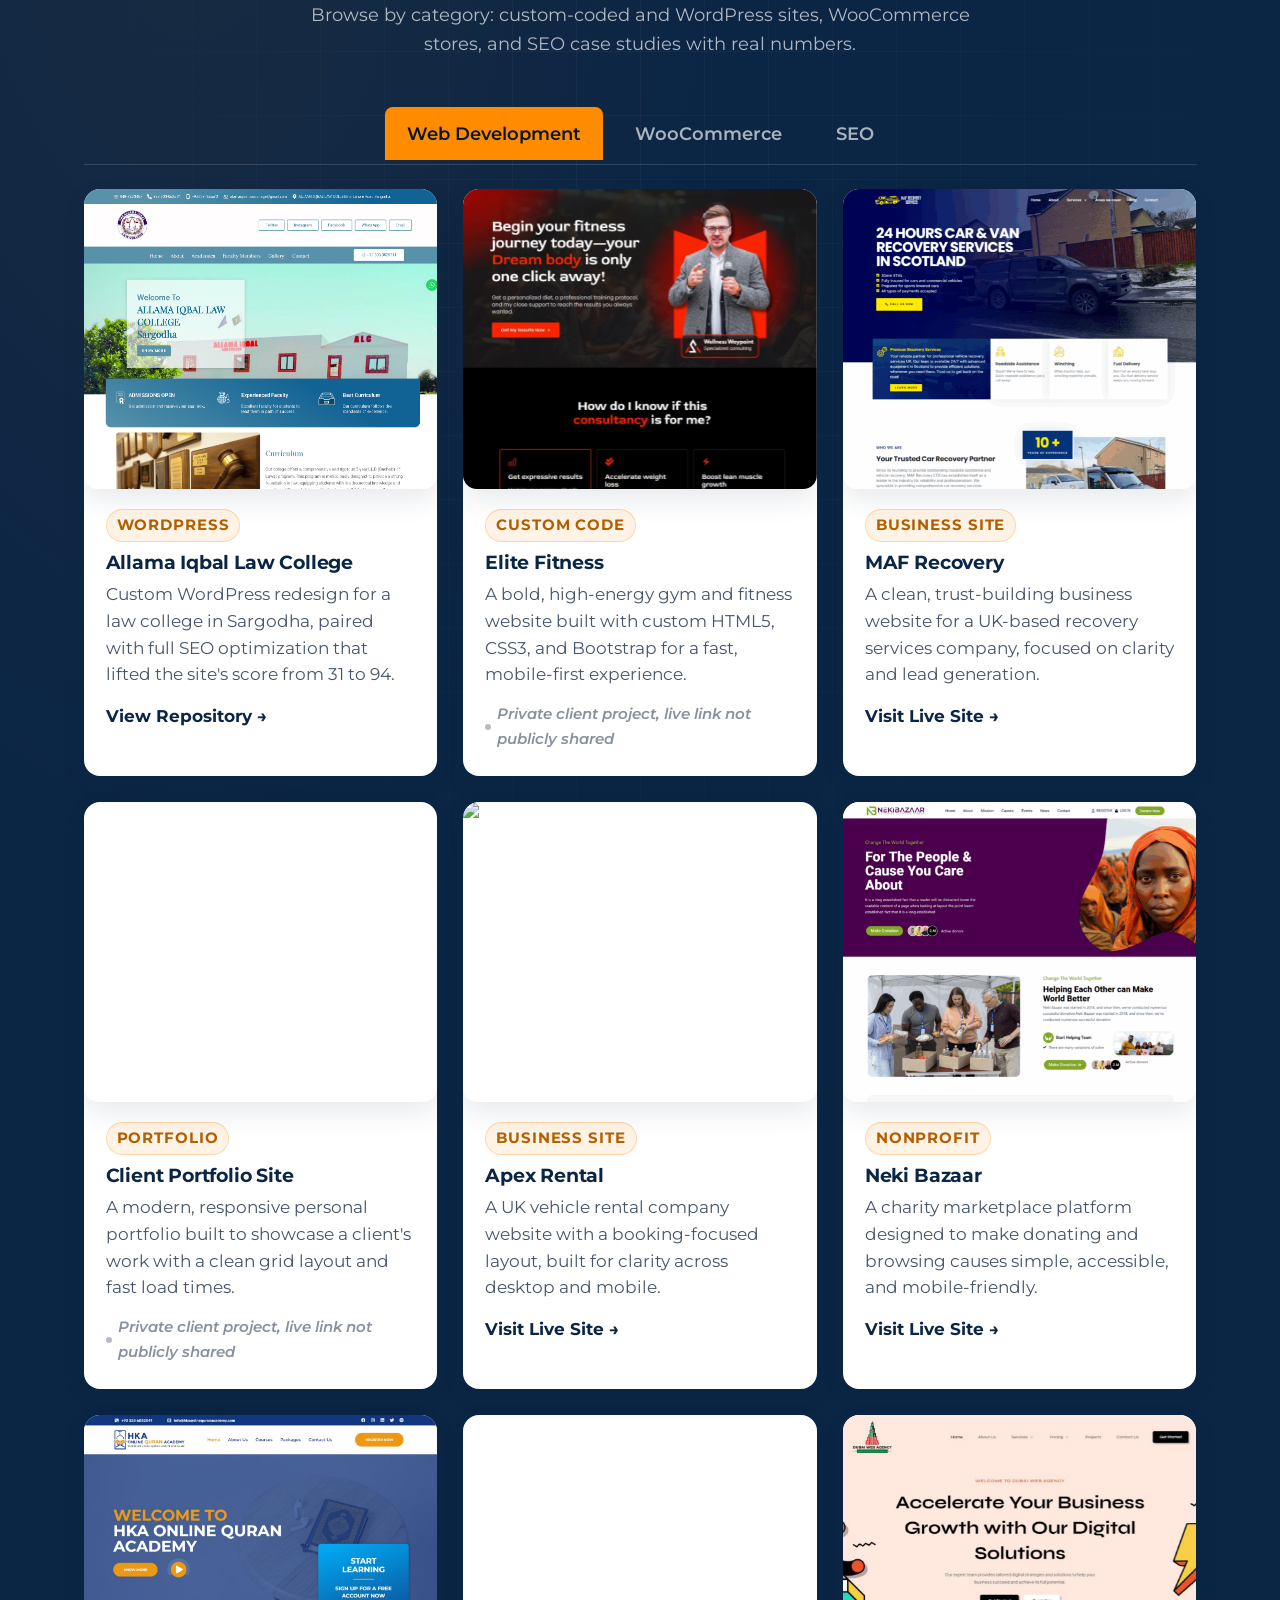
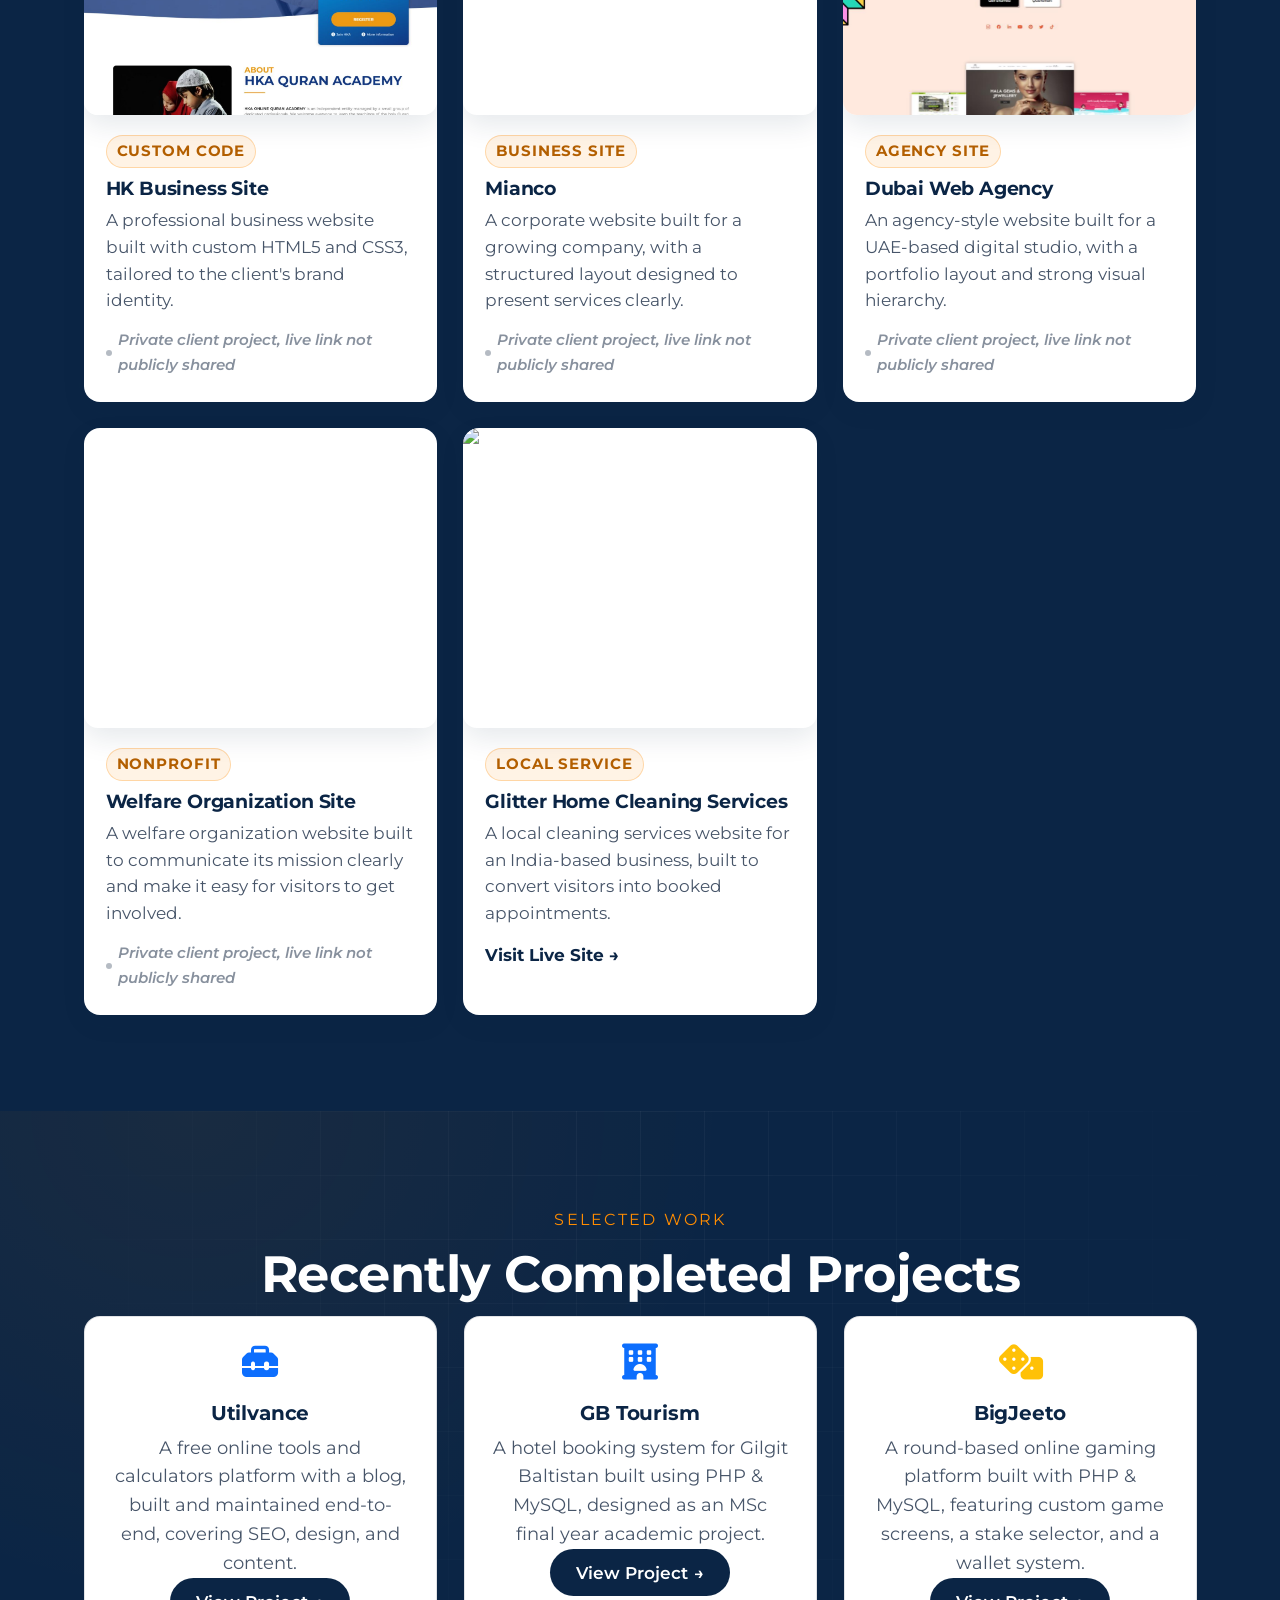
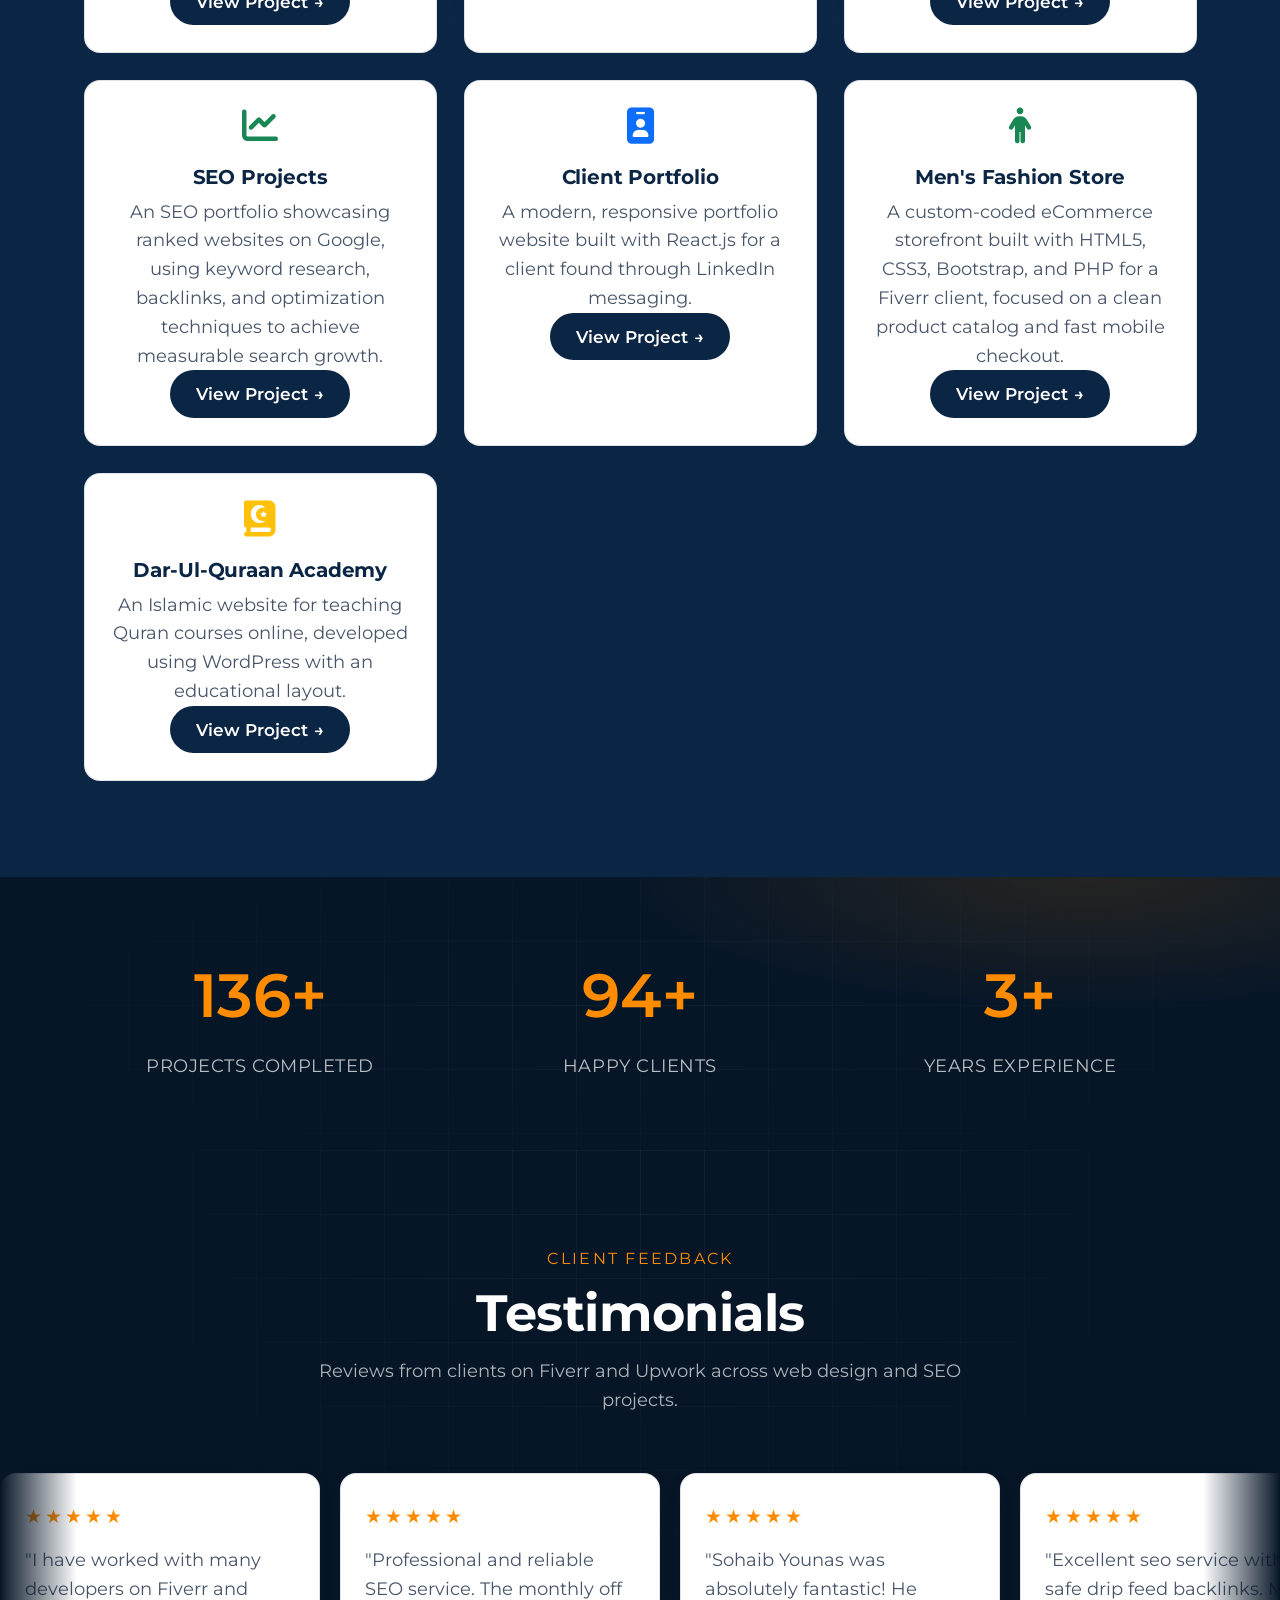
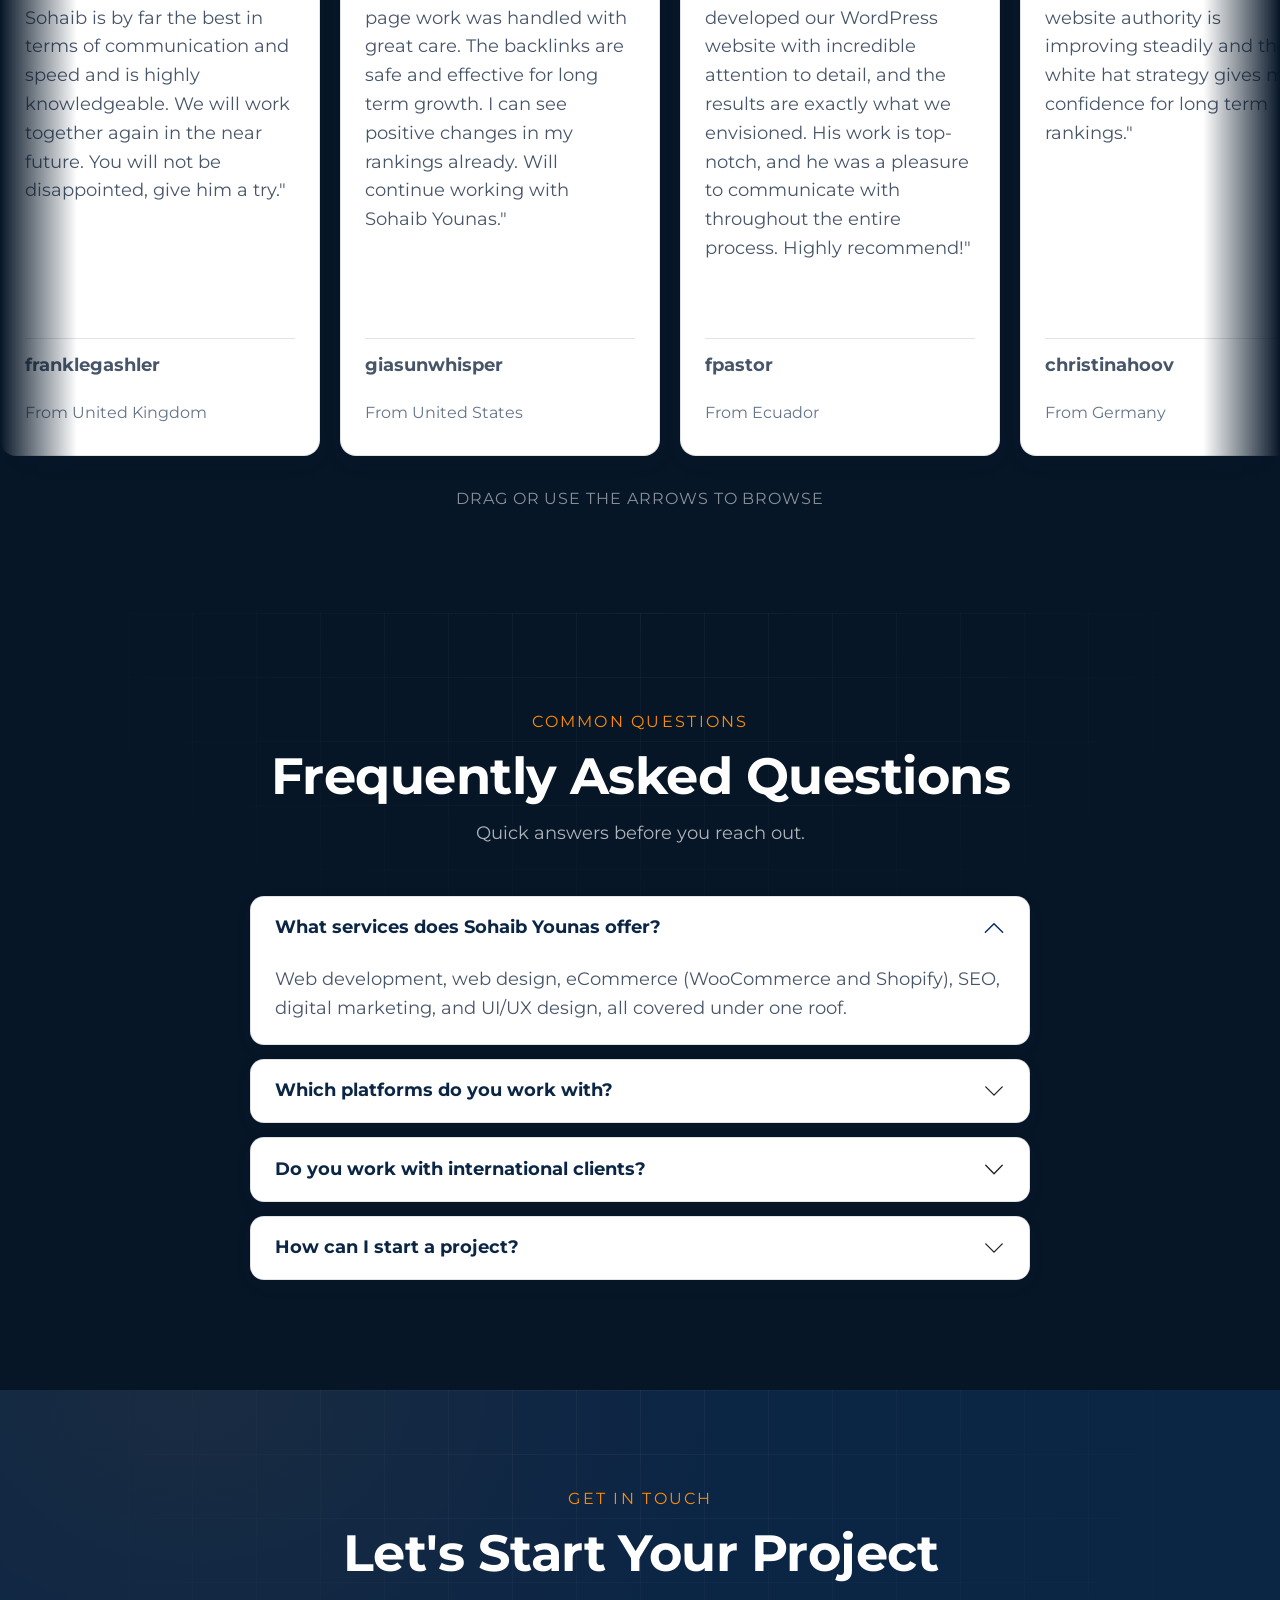
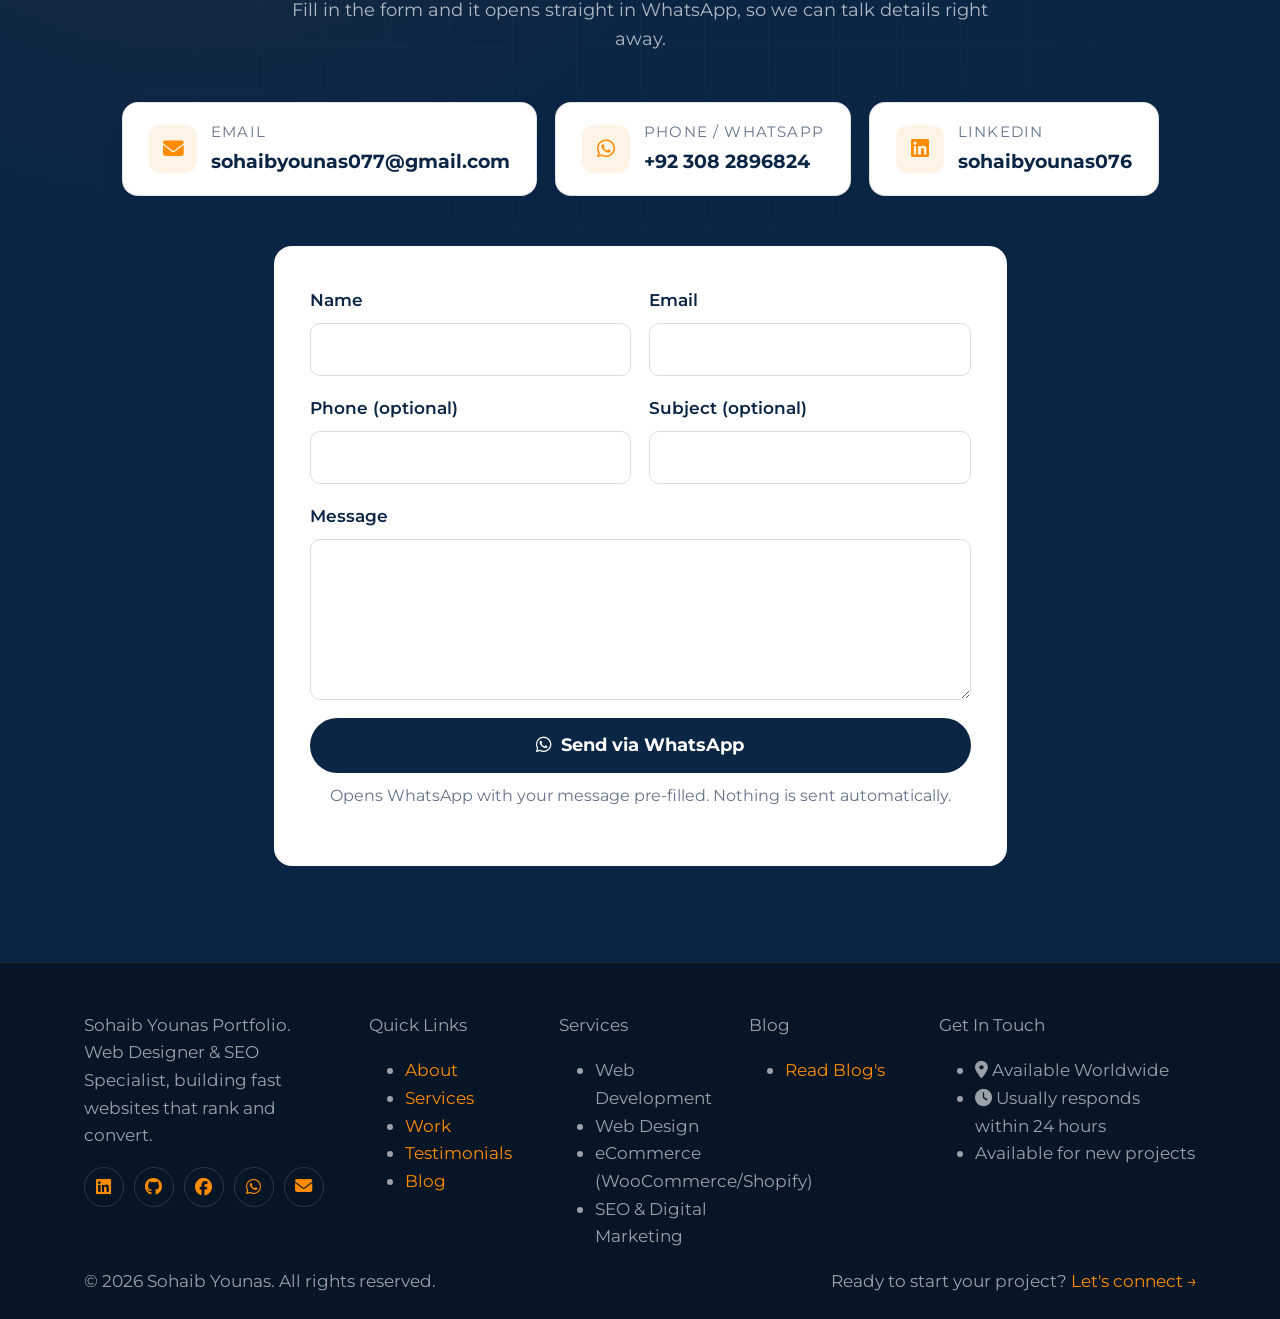
==== commit bcb2b5c7: "Update index.html" ====
--- a/index.html
+++ b/index.html
@@ -1140,12 +1140,7 @@
       <div class="col-6 col-lg-2">
         <p class="footer-heading">Blog</p>
         <ul class="footer-links">
-          <li><a href="blog/free-calculators-for-freelancers-pricing.html">Free Tools &amp; Calculators</a></li>
-          <li><a href="blog/how-to-choose-a-web-designer.html">Choosing a Web Designer</a></li>
-          <li><a href="blog/woocommerce-vs-shopify-small-business.html">WooCommerce vs Shopify</a></li>
-          <li><a href="blog/on-page-seo-basics.html">On-Page SEO Basics</a></li>
-          <li><a href="blog/hiring-a-freelance-web-designer.html">Hiring a Freelancer</a></li>
-          <li><a href="blog/digital-marketing-for-small-business.html">Digital Marketing Order</a></li>
+          <li><a href="blog/free-calculators-for-freelancers-pricing.html">Read Blog's</a></li>
         </ul>
       </div>
       <div class="col-6 col-lg-3">
